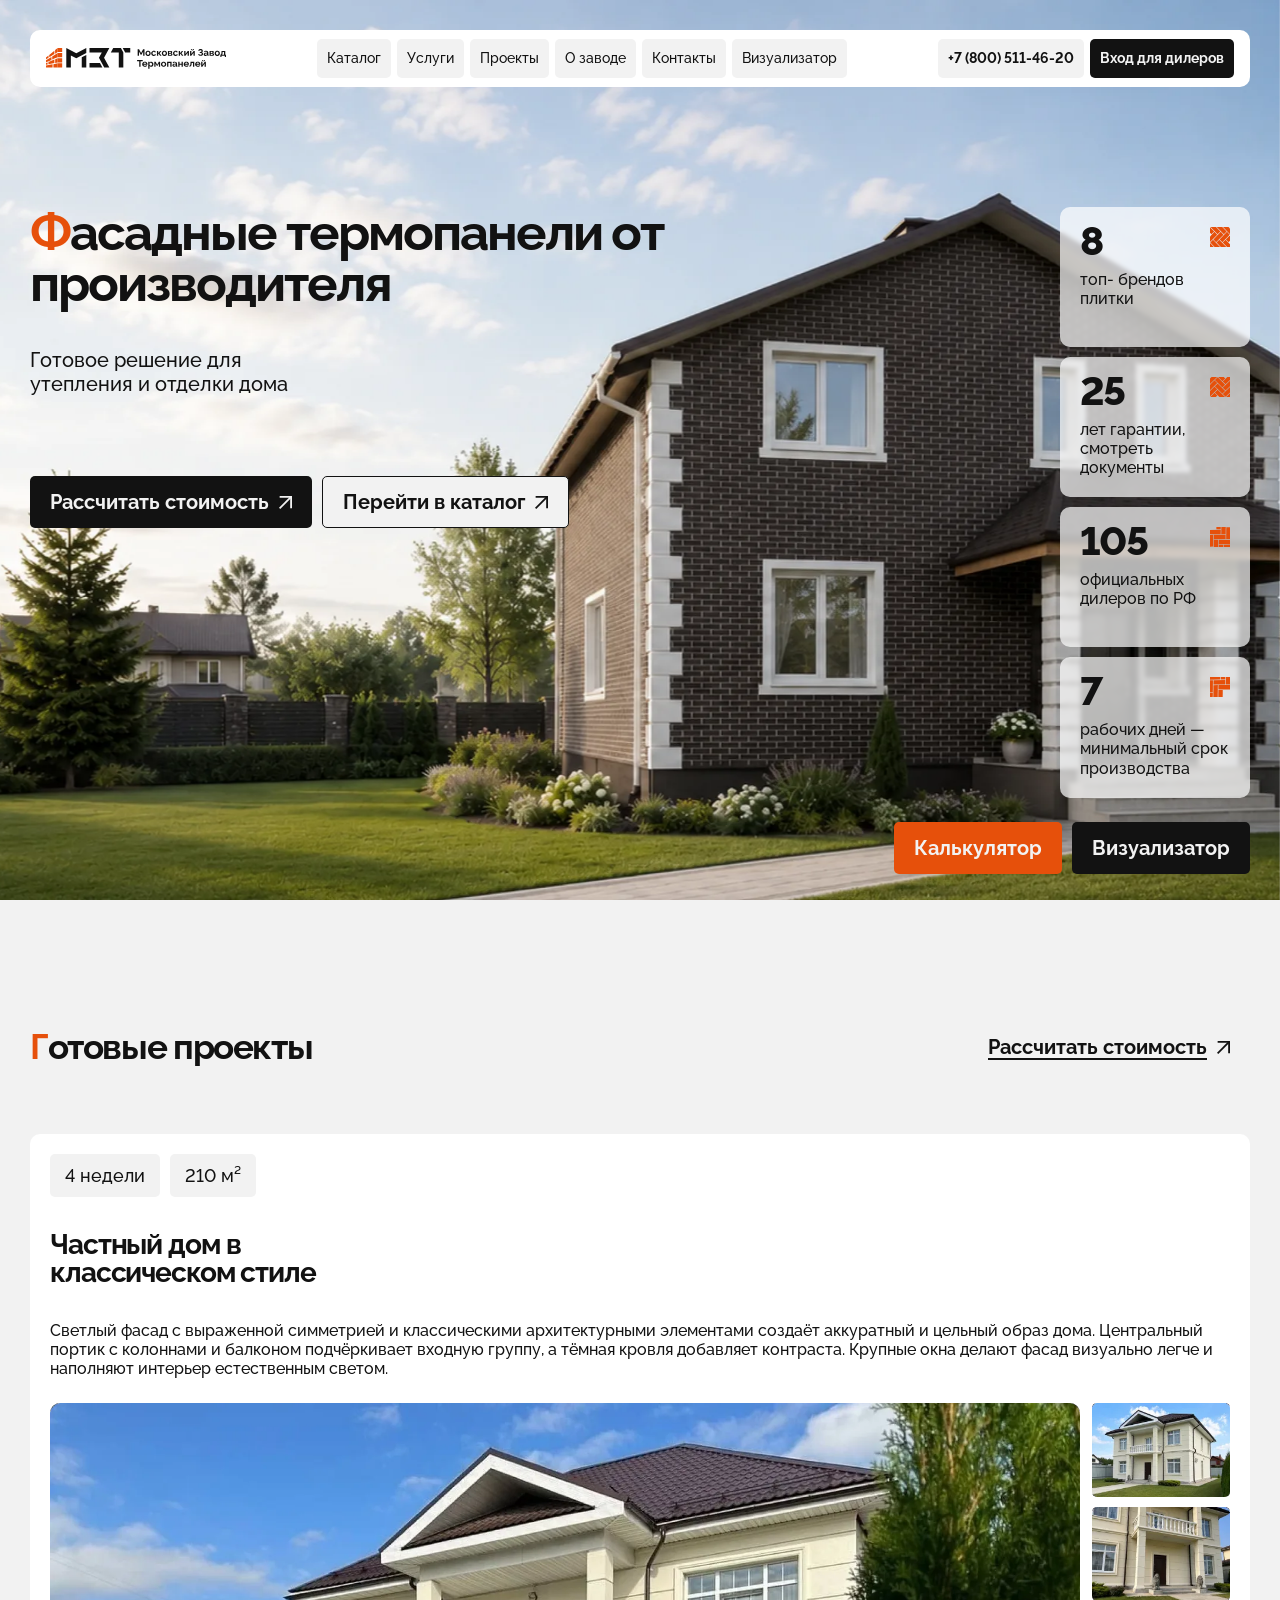
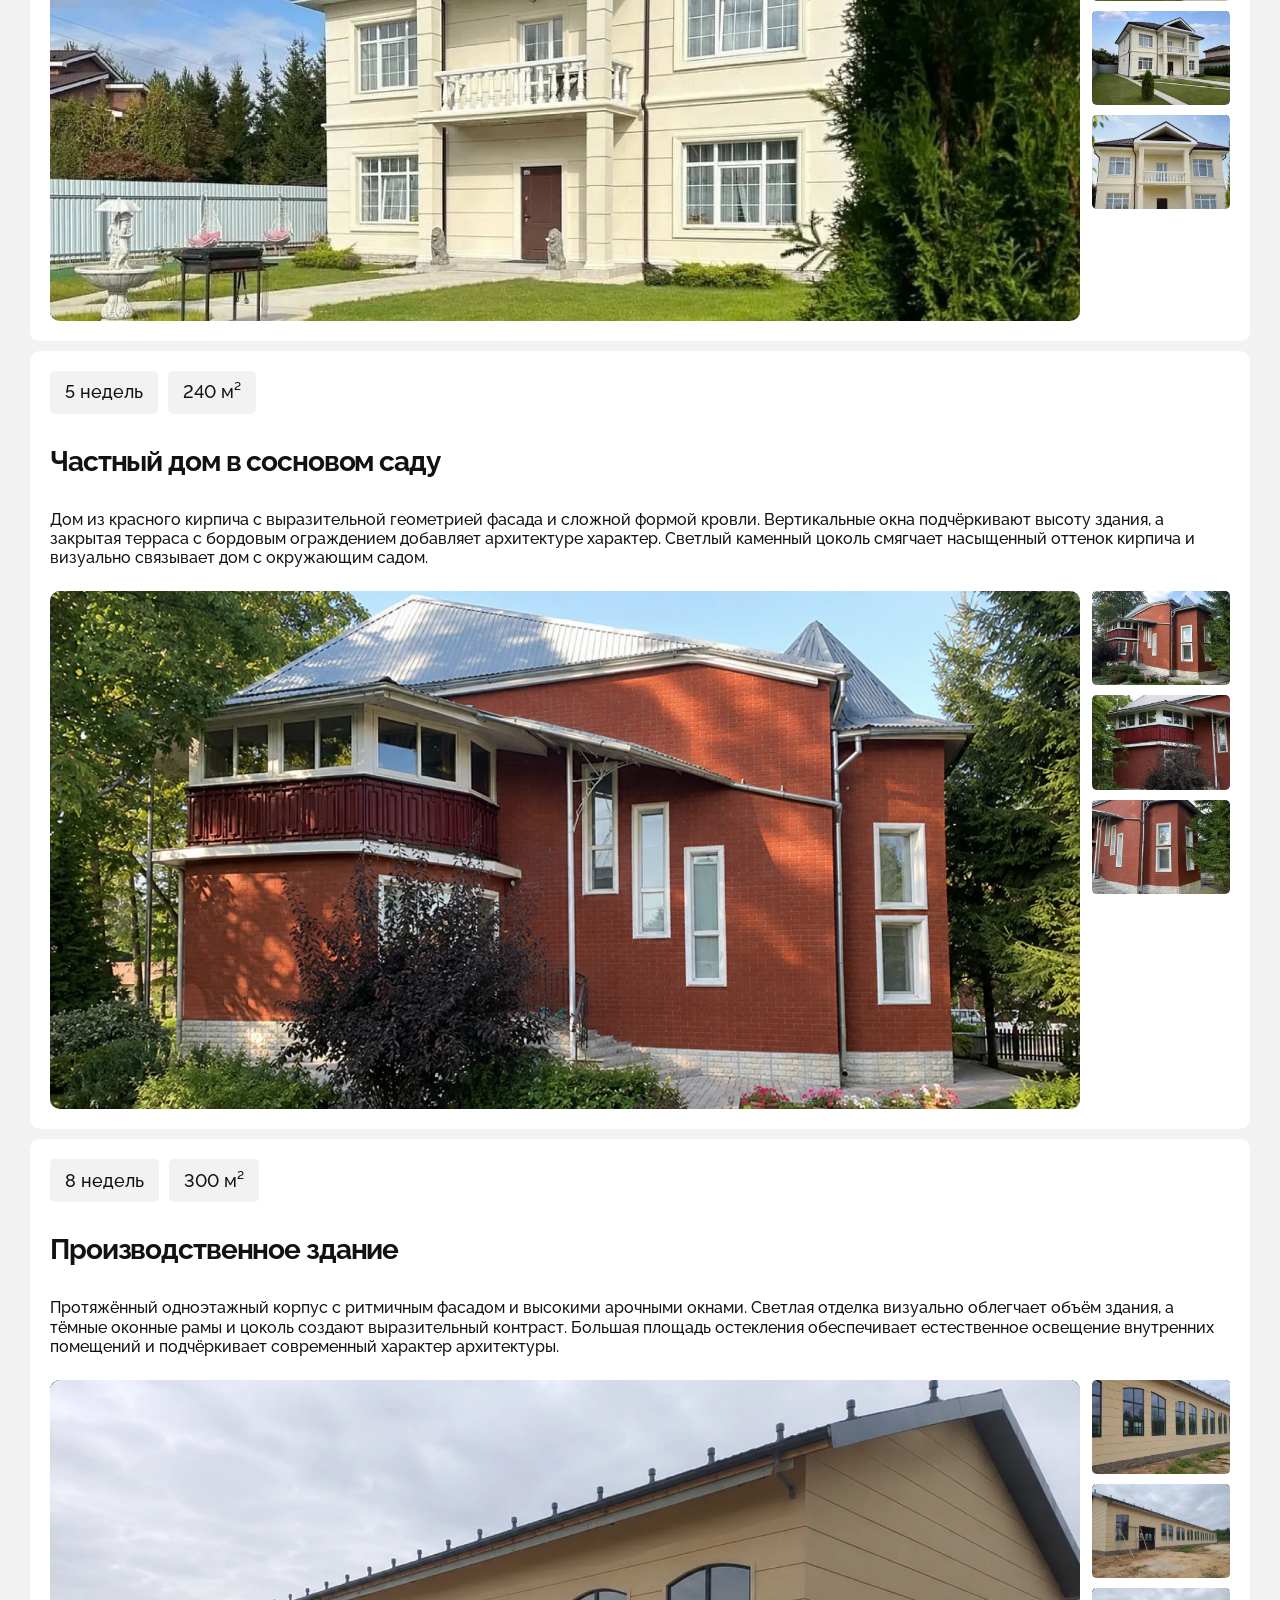
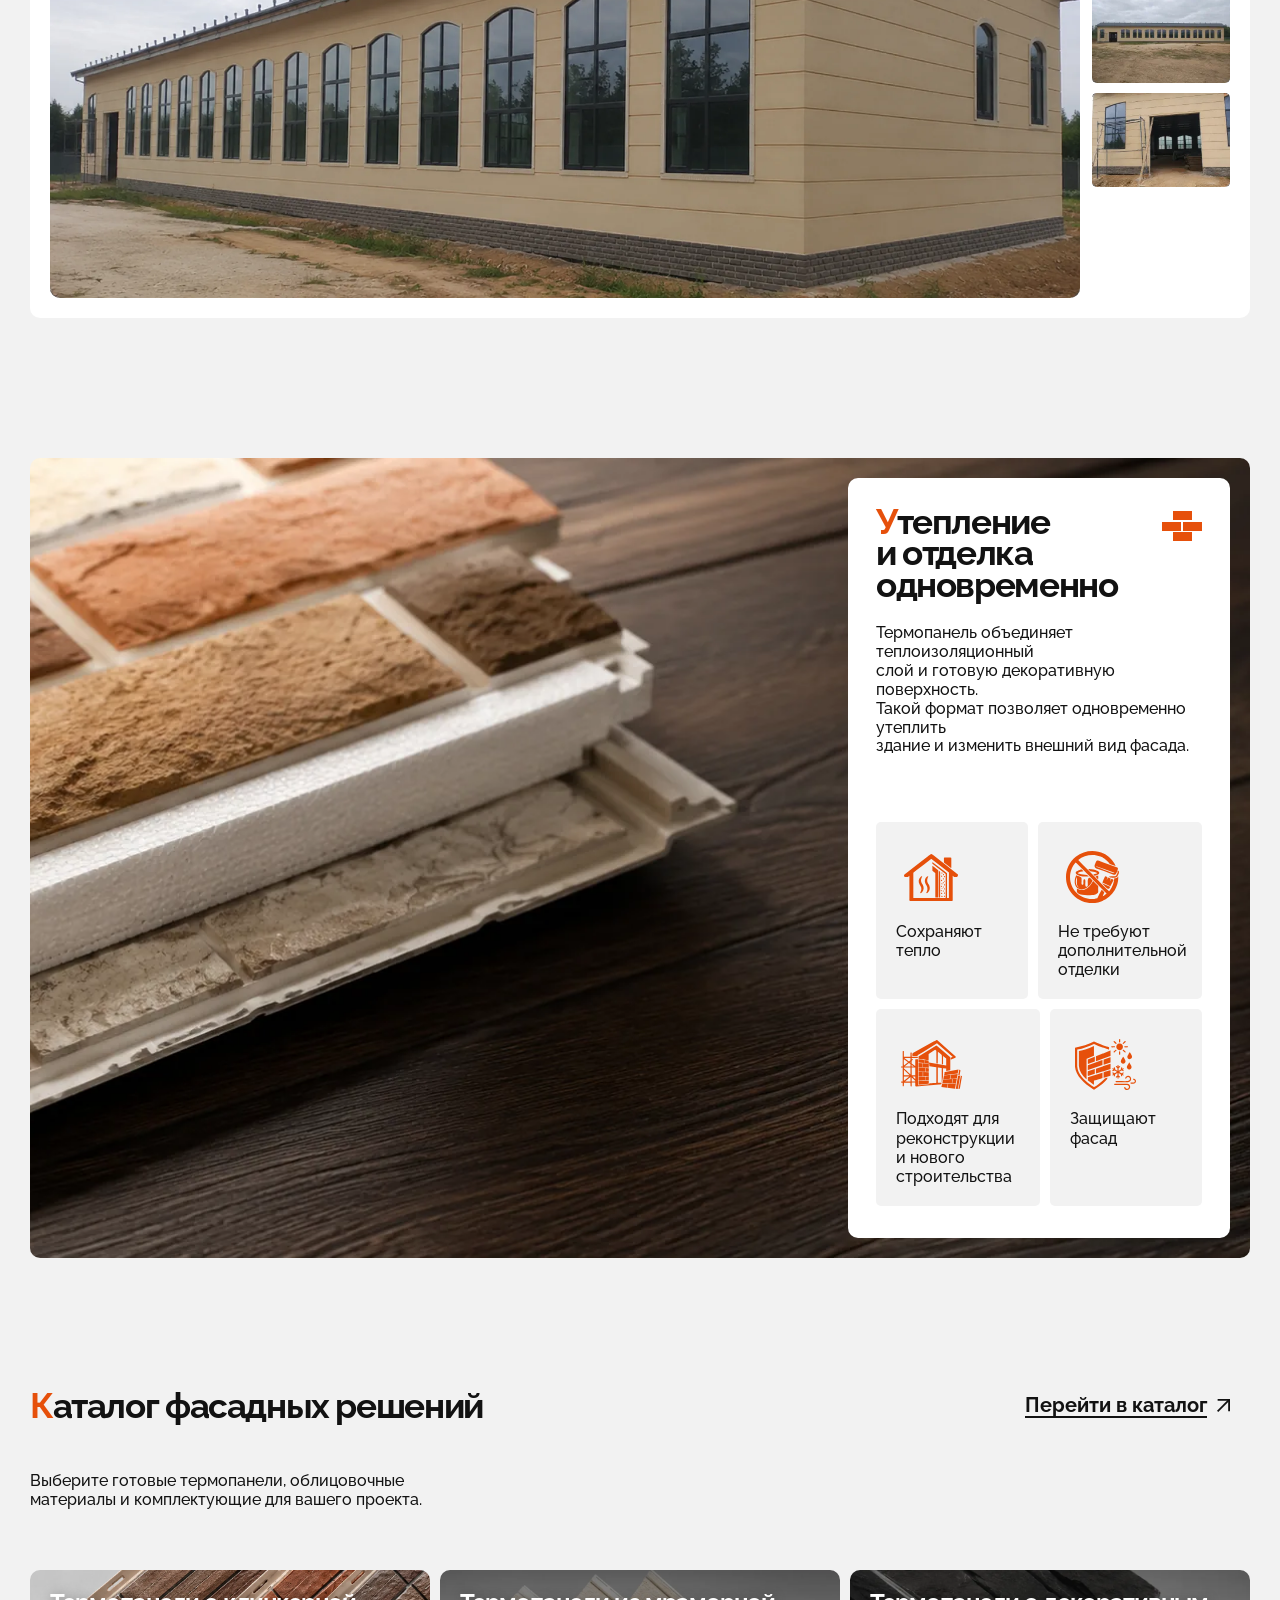
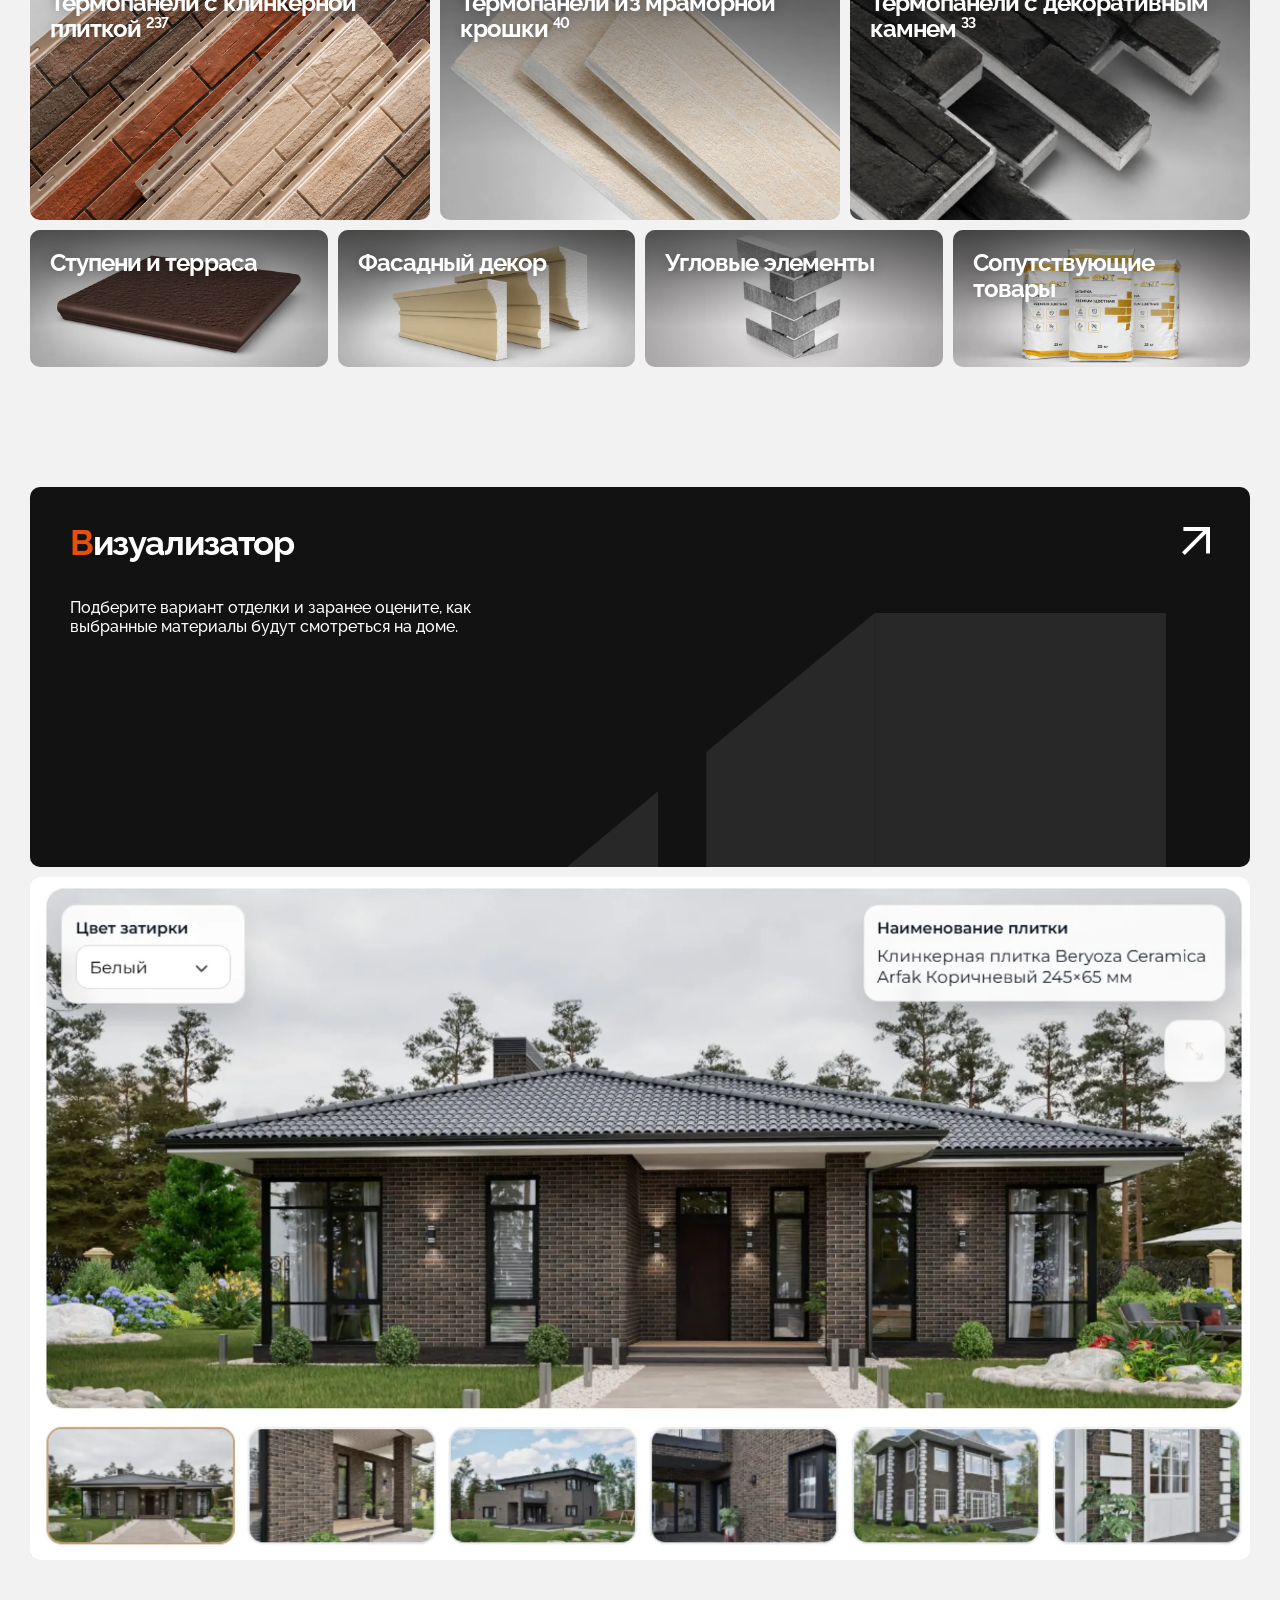
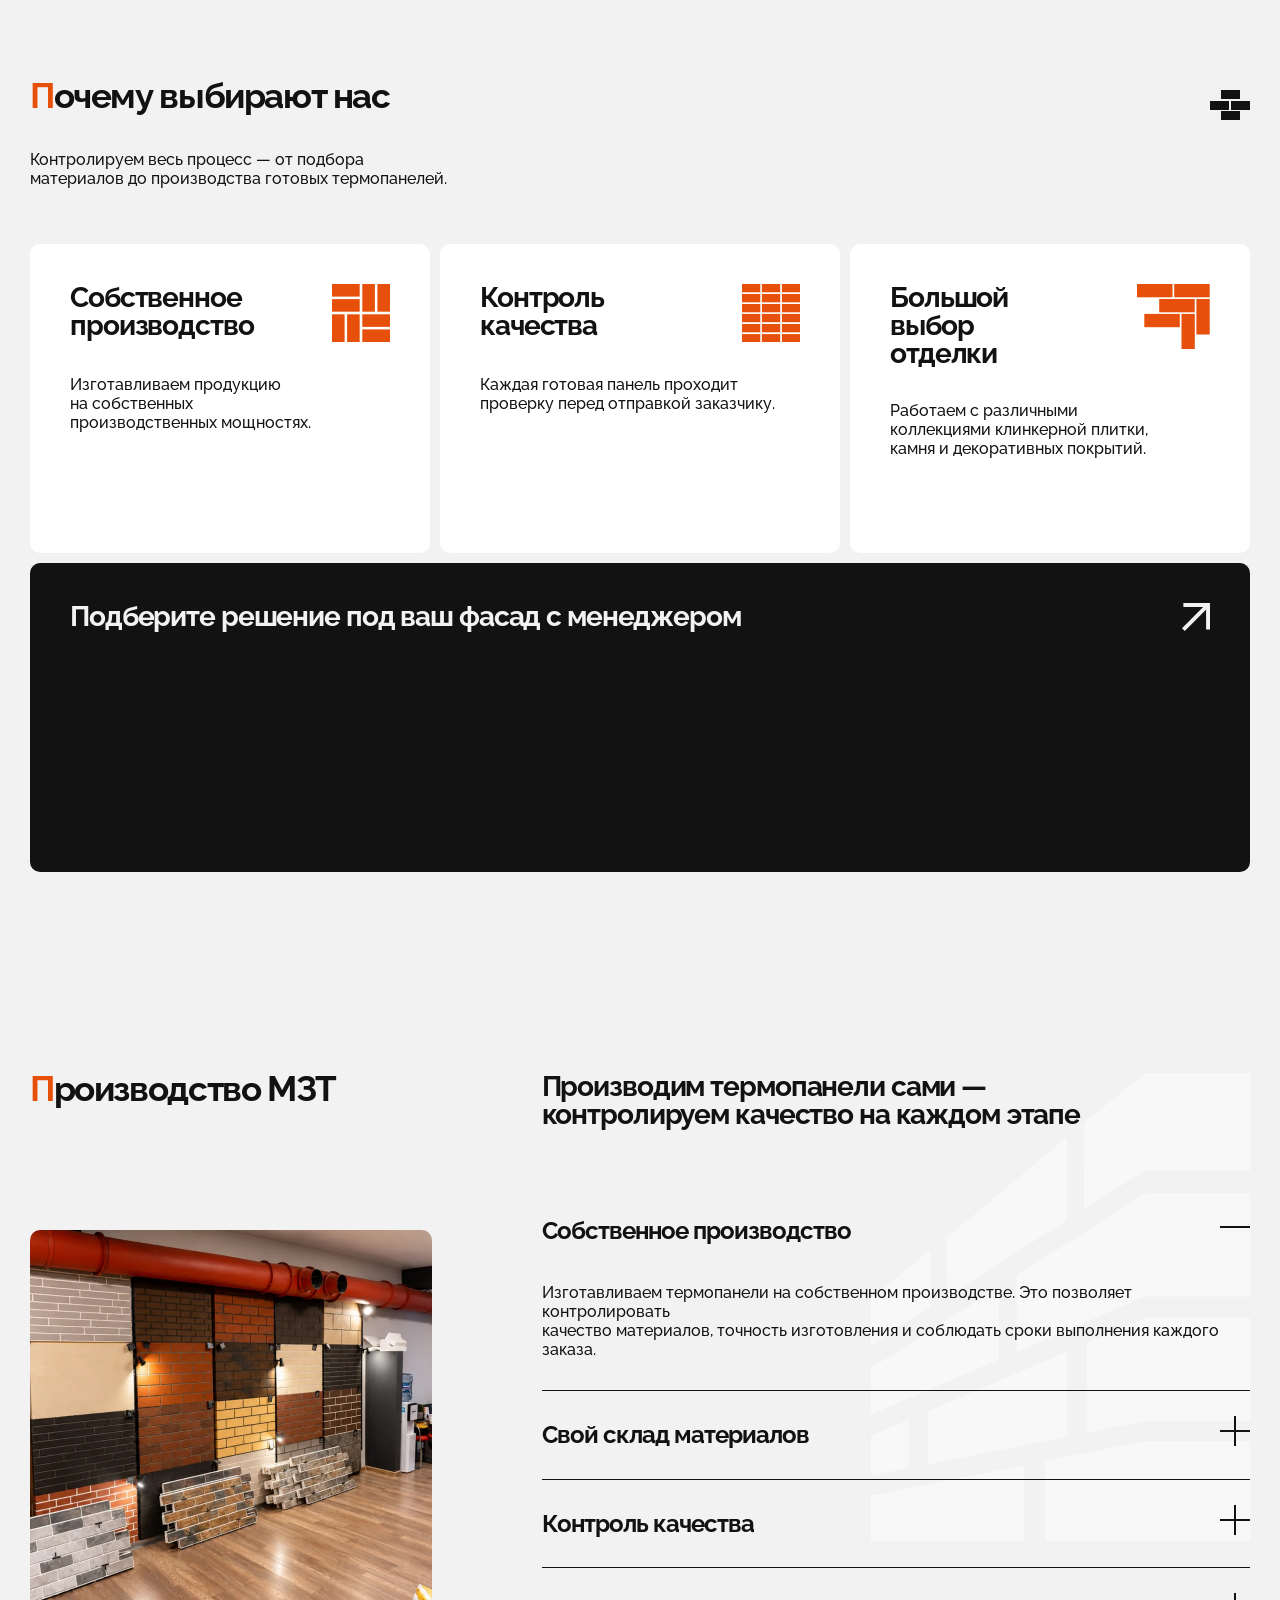
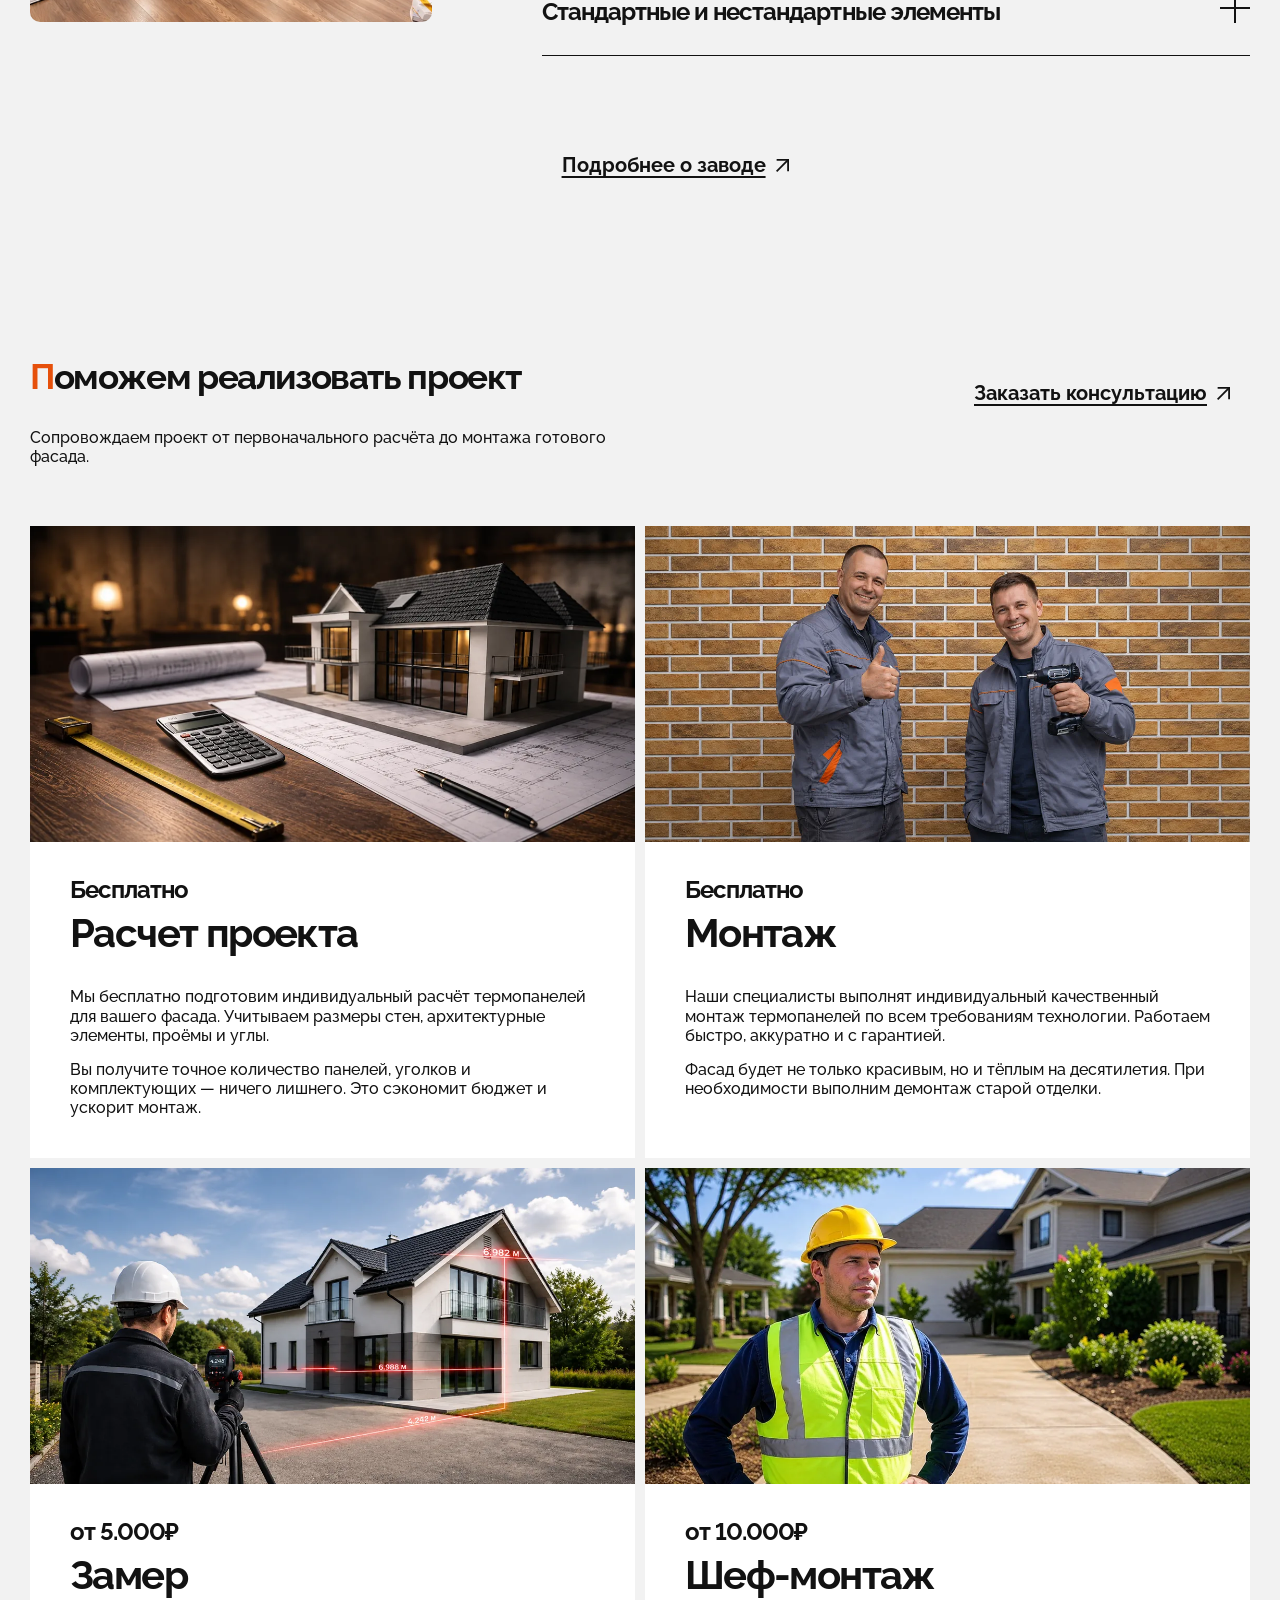
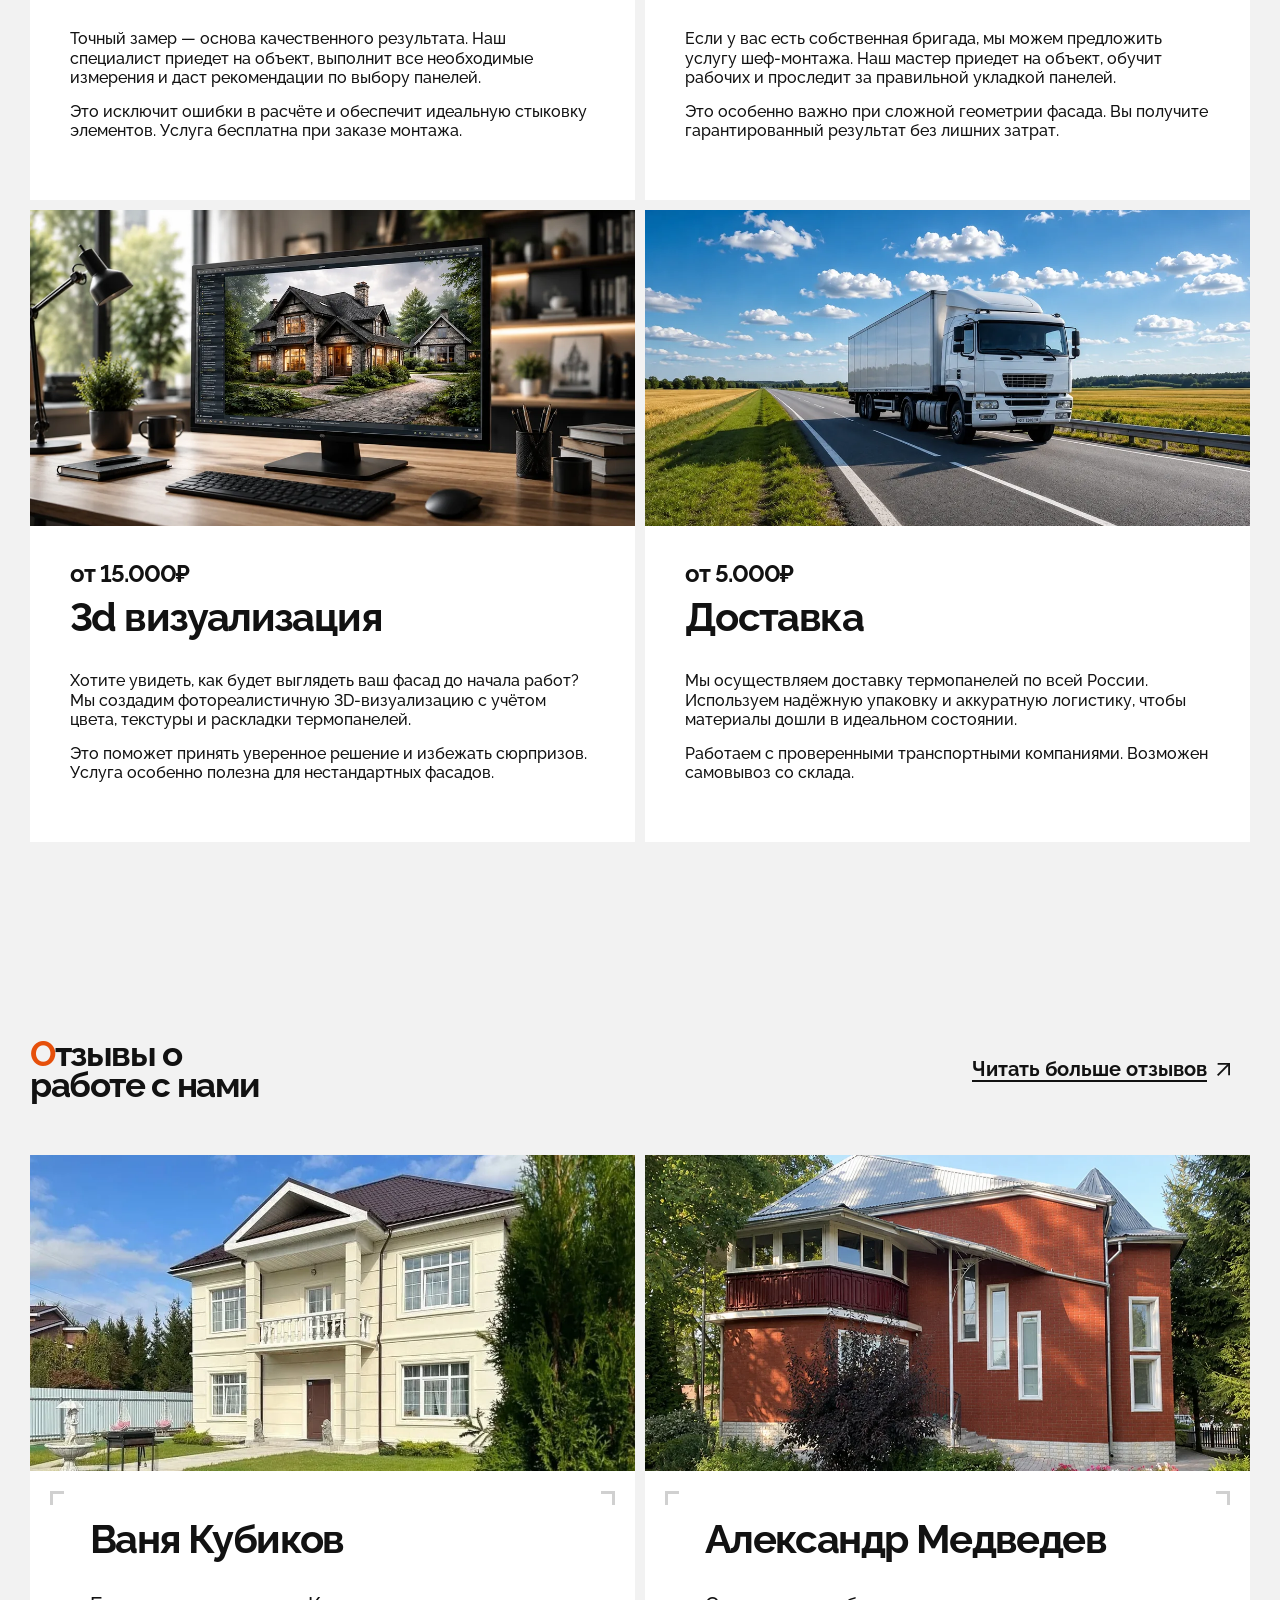
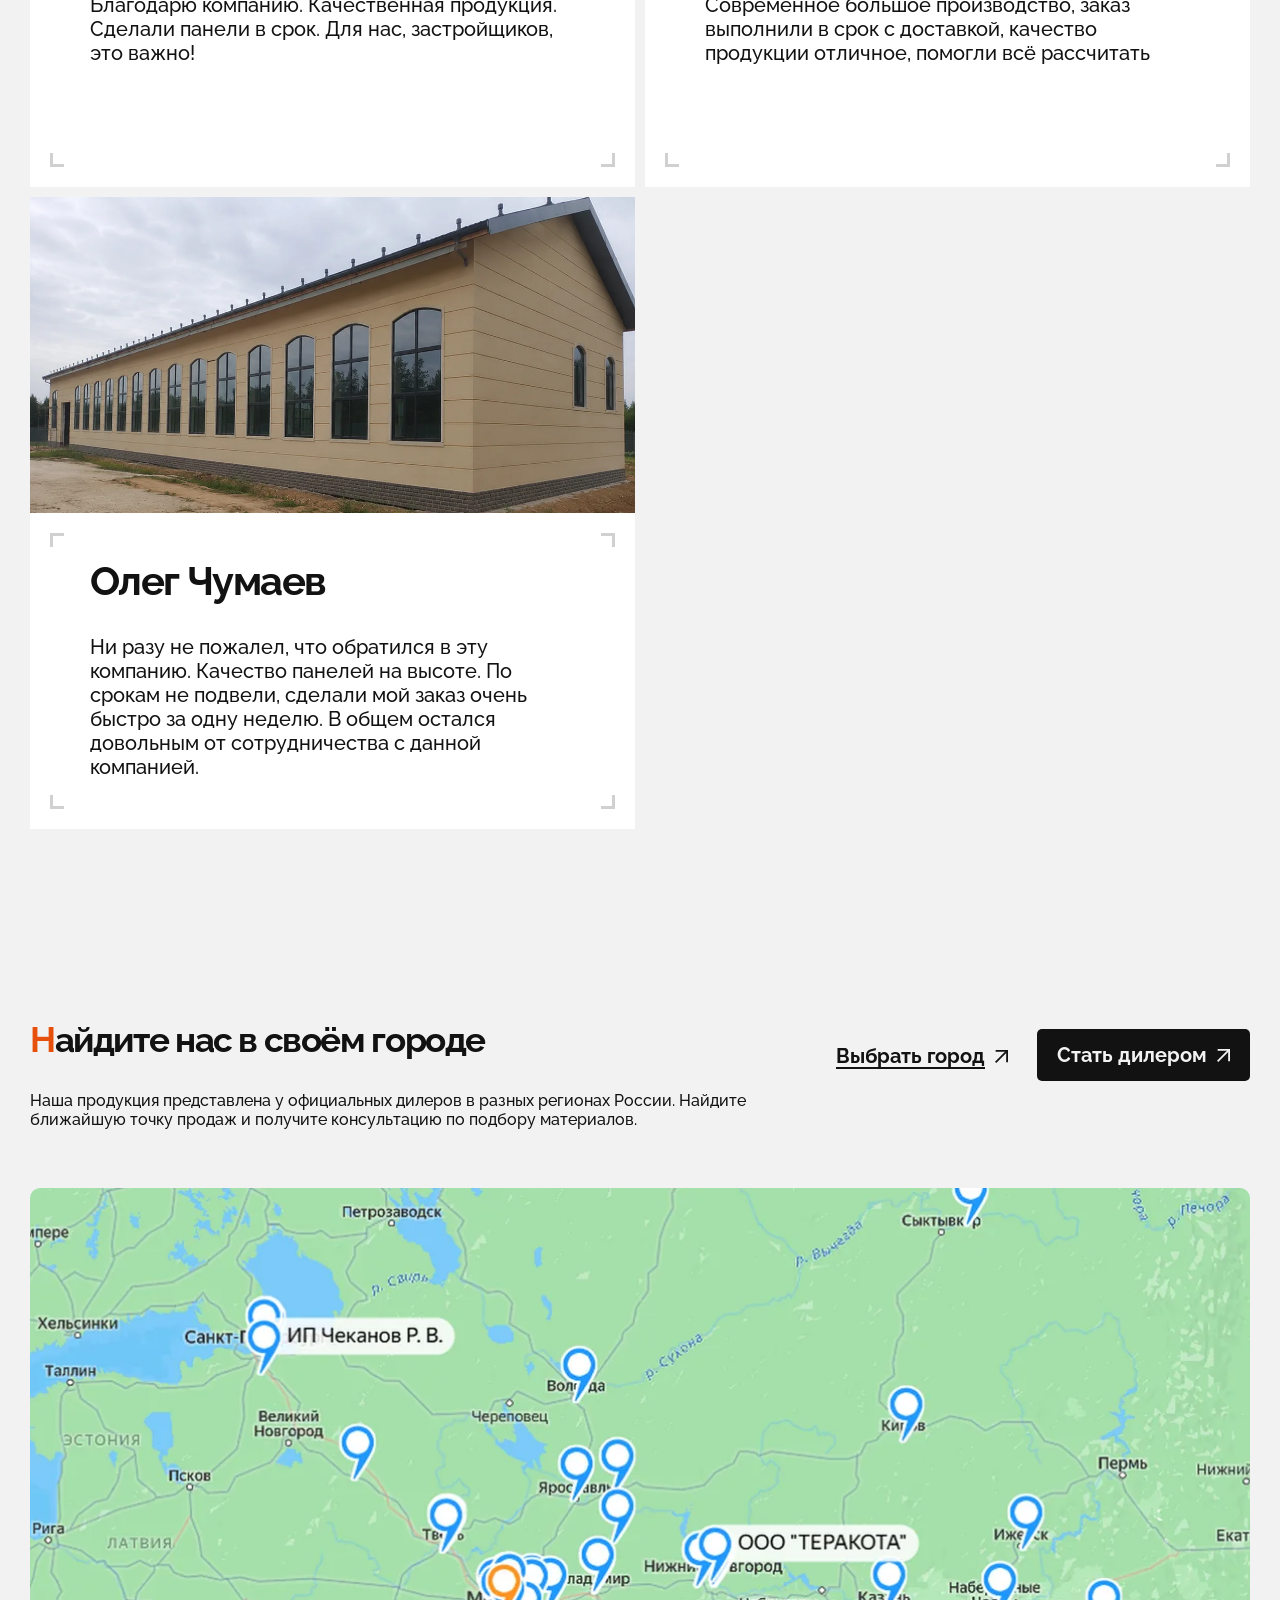
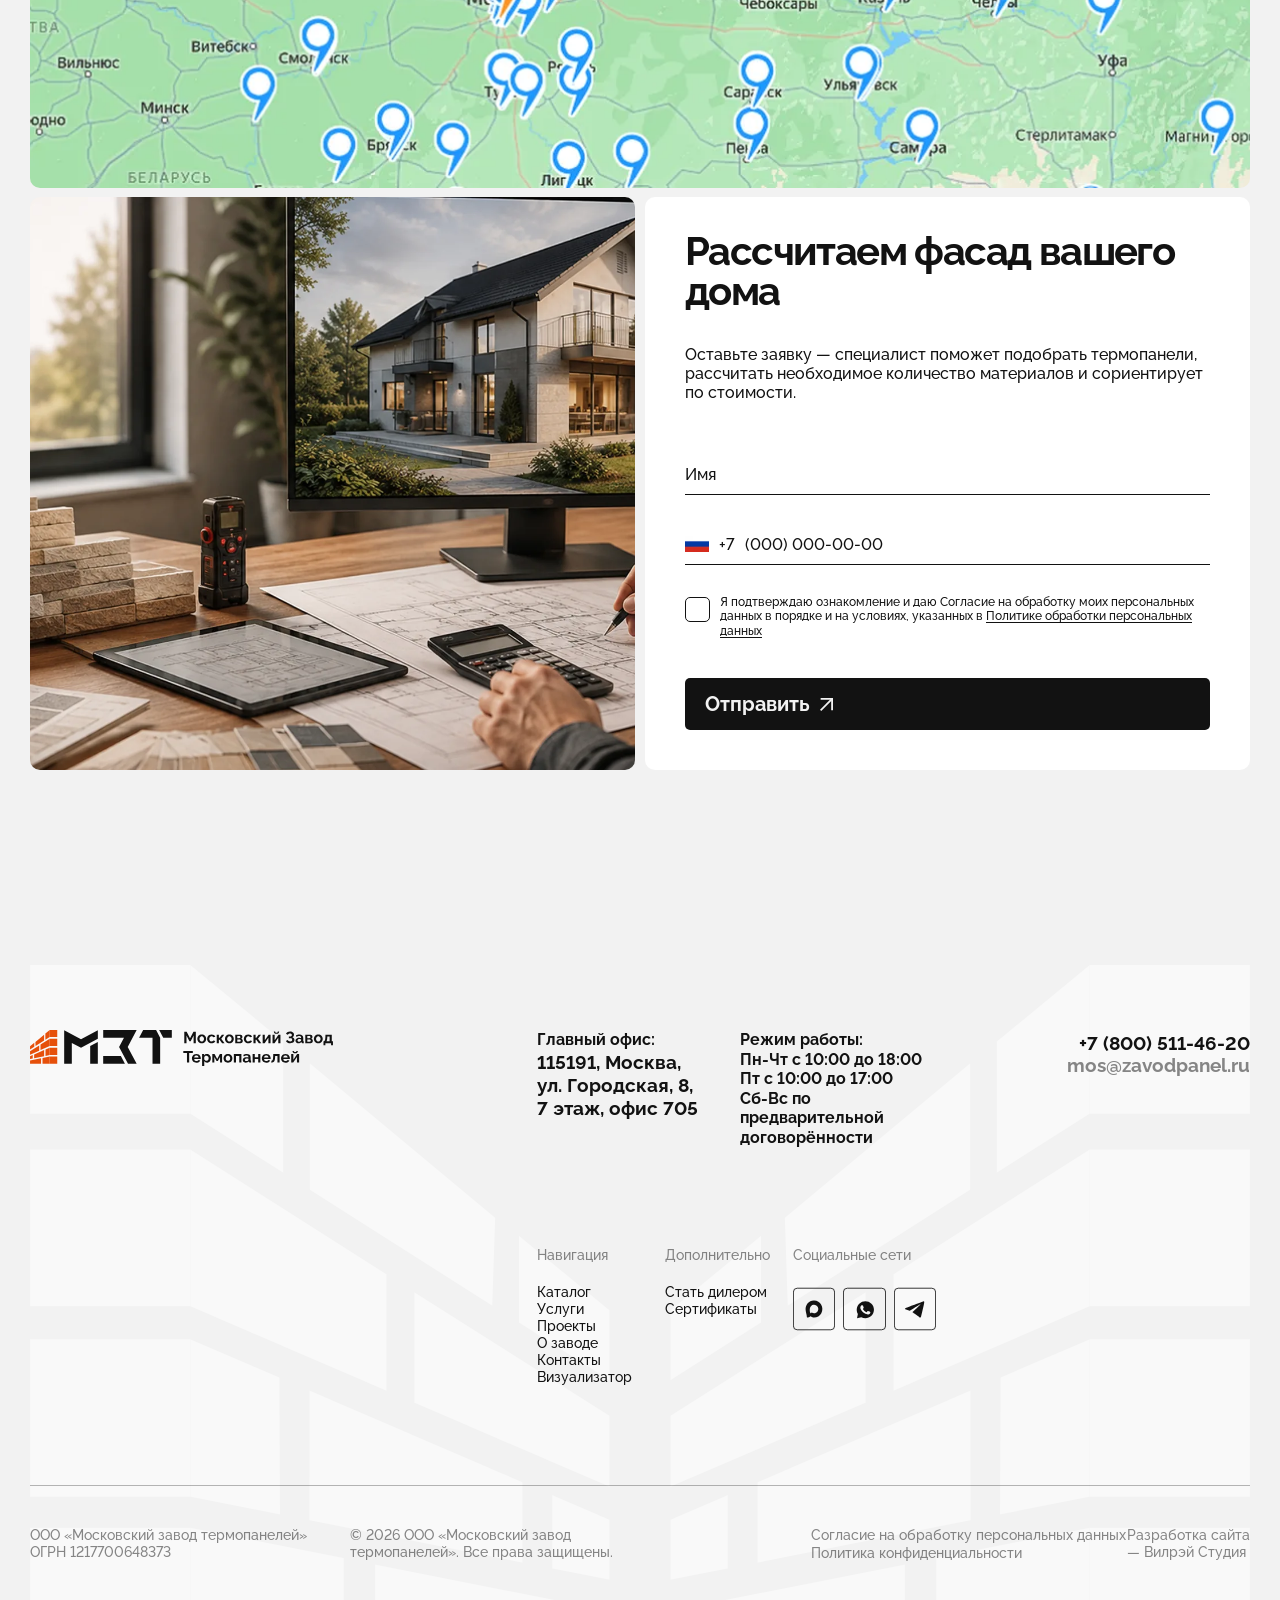
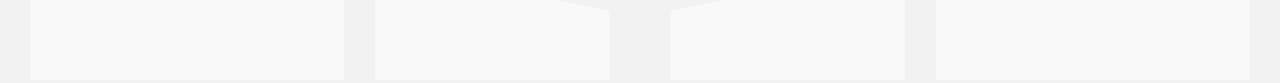
==== docs/index.html @ 1d76f5d6 "Оранжевая первая буква в заголовке «Готовые проекты» Сплошная сверка всех заголовков с макетом показ" ====
<!DOCTYPE html>
<html lang="ru">
<head>
<meta charset="utf-8">
<meta name="viewport" content="width=1280">
<title>Фасадные термопанели от производителя — Московский Завод Термопанелей</title>
<meta name="description" content="Готовое решение для утепления и отделки дома. Собственное производство фасадных термопанелей, 105 официальных дилеров по РФ, гарантия 25 лет.">
<link rel="stylesheet" href="css/fonts.css">
<link rel="stylesheet" href="css/tokens.css">
<link rel="stylesheet" href="css/styles.css">
<link rel="stylesheet" href="css/sections.css">
<link rel="stylesheet" href="css/calculator.css">
</head>
<body>

<a class="skip-link" href="#main">Перейти к содержимому</a>

<main id="main">

  <!-- ═══ Первый экран ═══ -->
  <section class="hero">
    <img class="hero__bg" src="assets/hero/hero-house.webp"
         alt="Двухэтажный дом с фасадом из термопанелей МЗТ"
         width="1920" height="900" fetchpriority="high">

    <div class="hero__inner">

      <!-- шапка -->
      <header class="topbar">
        <a class="topbar__logo" href="#main" aria-label="Московский Завод Термопанелей, на главную">
          <img src="assets/logo/logo-header.svg" alt="" width="226" height="25">
        </a>

        <nav class="topbar__nav" aria-label="Основная навигация">
          <ul class="topbar__list">
            <li><a class="navchip" href="catalog.html">Каталог</a></li>
            <li><a class="navchip" href="#services">Услуги</a></li>
            <li><a class="navchip" href="#projects">Проекты</a></li>
            <li><a class="navchip" href="#about">О заводе</a></li>
            <li><a class="navchip" href="#contacts">Контакты</a></li>
            <li><a class="navchip" href="visualizer.html">Визуализатор</a></li>
          </ul>
        </nav>

        <div class="topbar__side">
          <a class="navchip navchip--phone" href="tel:+78005114620">+7 (800) 511-46-20</a>
          <a class="navchip navchip--dark" href="#">Вход для дилеров</a>
        </div>
      </header>

      <!-- контент первого экрана -->
      <div class="hero__body">
        <div class="hero__content">
          <!-- Первая буква в макете фирменного оранжевого, остальной заголовок тёмный -->
          <h1 class="hero__title"><span class="hero__title-accent">Ф</span>асадные термопанели от производителя</h1>
          <!-- Перенос после «для» — как в макете: там строка обрывается,
               хотя по ширине блока следующее слово поместилось бы -->
          <p class="hero__lead">Готовое решение для<br>утепления и отделки дома</p>

          <div class="hero__actions">
            <button class="btn btn--dark" type="button" data-open-calculator>
              Рассчитать стоимость
              <svg class="btn__arrow" viewBox="0 0 15 15" aria-hidden="true" focusable="false">
                <path d="M0.7414 14.2586L13.9516 1.04843" stroke="currentColor" stroke-width="2.09686"/>
                <path d="M13.9516 14.2586V1.04843H0.7414" stroke="currentColor" stroke-width="2.09686"/>
              </svg>
            </button>
            <a class="btn btn--light" href="catalog.html">
              Перейти в каталог
              <svg class="btn__arrow" viewBox="0 0 15 15" aria-hidden="true" focusable="false">
                <path d="M0.7414 14.2586L13.9516 1.04843" stroke="currentColor" stroke-width="2.09686"/>
                <path d="M13.9516 14.2586V1.04843H0.7414" stroke="currentColor" stroke-width="2.09686"/>
              </svg>
            </a>
          </div>
        </div>

        <ul class="stats">
          <li class="stat">
            <span class="stat__value">8</span>
            <span class="stat__label">топ-&nbsp;брендов плитки</span>
            <img class="stat__icon" src="assets/patterns/brick-1.svg" alt="" width="20" height="20">
          </li>
          <li class="stat">
            <span class="stat__value">25</span>
            <span class="stat__label">лет гарантии, смотреть документы</span>
            <img class="stat__icon" src="assets/patterns/brick-2.svg" alt="" width="20" height="20">
          </li>
          <li class="stat">
            <span class="stat__value">105</span>
            <span class="stat__label">официальных дилеров по РФ</span>
            <img class="stat__icon" src="assets/patterns/brick-3.svg" alt="" width="20" height="20">
          </li>
          <li class="stat">
            <span class="stat__value">7</span>
            <span class="stat__label">рабочих дней — минимальный срок производства</span>
            <img class="stat__icon" src="assets/patterns/brick-4.svg" alt="" width="20" height="20">
          </li>
        </ul>
      </div>

      <!-- Нижняя панель: на первом экране стоит в макетной позиции,
           за его пределами становится плавающей (см. js/main.js) -->
      <div class="dock">
        <button class="btn btn--accent" type="button" data-open-calculator>Калькулятор</button>
        <a class="btn btn--dark" href="visualizer.html">Визуализатор</a>
      </div>

    </div>
  </section>

  <!-- Метка конца первого экрана: как только она входит в кадр,
       панель переключается в плавающий режим -->
  <div id="dockSentinel" aria-hidden="true"></div>

  <!-- ═══ 2. Готовые проекты ═══ -->
  <section class="projects" id="projects">
    <div class="section-inner">

      <div class="section-head">
        <h2 class="section-title"><span class="hero__title-accent">Г</span>отовые проекты</h2>
        <button class="link-action link-action--underline" type="button" data-open-calculator>
          Рассчитать стоимость
          <svg class="btn__arrow" viewBox="0 0 15 15" aria-hidden="true" focusable="false">
            <path d="M0.7414 14.2586L13.9516 1.04843" stroke="currentColor" stroke-width="2.09686"/>
            <path d="M13.9516 14.2586V1.04843H0.7414" stroke="currentColor" stroke-width="2.09686"/>
          </svg>
        </button>
      </div>

      <div class="projects__list">

        <article class="project">
          <div class="project__info">
            <div class="project__tags">
              <span class="tag">4 недели</span>
              <span class="tag">210 м²</span>
            </div>
            <!-- перенос как в макете: строка обрывается после «в» -->
            <h3 class="project__title">Частный дом в<br>классическом стиле</h3>
            <p class="project__text">Светлый фасад с выраженной симметрией и классическими архитектурными элементами создаёт аккуратный и цельный образ дома. Центральный портик с колоннами и балконом подчёркивает входную группу, а тёмная кровля добавляет контраста. Крупные окна делают фасад визуально легче и наполняют интерьер естественным светом.</p>
          </div>

          <div class="project__gallery">
            <button class="project__main" type="button" aria-label="Открыть фото на весь экран">
              <img src="assets/projects/house-beige-1.webp" data-full="assets/projects/full/house-beige-1.webp"
                   alt="Частный дом в классическом стиле, общий вид фасада"
                   width="875" height="440" loading="lazy">
            </button>
            <ul class="project__thumbs">
              <li><button class="project__thumb" type="button" aria-label="Показать фото 1">
                <img src="assets/projects/thumb-house-beige-1.webp" data-full="assets/projects/full/thumb-house-beige-1.webp" alt="" width="117" height="80" loading="lazy"></button></li>
              <li><button class="project__thumb" type="button" aria-label="Показать фото 2">
                <img src="assets/projects/thumb-house-classic-1.webp" data-full="assets/projects/full/thumb-house-classic-1.webp" alt="" width="117" height="80" loading="lazy"></button></li>
              <li><button class="project__thumb" type="button" aria-label="Показать фото 3">
                <img src="assets/projects/thumb-house-beige-2.webp" data-full="assets/projects/full/thumb-house-beige-2.webp" alt="" width="117" height="80" loading="lazy"></button></li>
              <li><button class="project__thumb" type="button" aria-label="Показать фото 4">
                <img src="assets/projects/thumb-house-classic-2.webp" data-full="assets/projects/full/thumb-house-classic-2.webp" alt="" width="117" height="80" loading="lazy"></button></li>
            </ul>
          </div>
        </article>

        <article class="project">
          <div class="project__info">
            <div class="project__tags">
              <span class="tag">5 недель</span>
              <span class="tag">240 м²</span>
            </div>
            <h3 class="project__title">Частный дом в сосновом саду</h3>
            <p class="project__text">Дом из красного кирпича с выразительной геометрией фасада и сложной формой кровли. Вертикальные окна подчёркивают высоту здания, а закрытая терраса с бордовым ограждением добавляет архитектуре характер. Светлый каменный цоколь смягчает насыщенный оттенок кирпича и визуально связывает дом с окружающим садом.</p>
          </div>

          <div class="project__gallery">
            <button class="project__main" type="button" aria-label="Открыть фото на весь экран">
              <img src="assets/projects/house-red-1.webp" data-full="assets/projects/full/house-red-1.webp"
                   alt="Дом из красного кирпича в сосновом саду"
                   width="875" height="440" loading="lazy">
            </button>
            <ul class="project__thumbs">
              <li><button class="project__thumb" type="button" aria-label="Показать фото 1">
                <img src="assets/projects/thumb-house-red-1.webp" data-full="assets/projects/full/thumb-house-red-1.webp" alt="" width="117" height="80" loading="lazy"></button></li>
              <li><button class="project__thumb" type="button" aria-label="Показать фото 2">
                <img src="assets/projects/thumb-house-red-2.webp" data-full="assets/projects/full/thumb-house-red-2.webp" alt="" width="117" height="80" loading="lazy"></button></li>
              <li><button class="project__thumb" type="button" aria-label="Показать фото 3">
                <img src="assets/projects/thumb-house-red-3.webp" data-full="assets/projects/full/thumb-house-red-3.webp" alt="" width="117" height="80" loading="lazy"></button></li>
            </ul>
          </div>
        </article>

        <article class="project">
          <div class="project__info">
            <div class="project__tags">
              <span class="tag">8 недель</span>
              <span class="tag">300 м²</span>
            </div>
            <h3 class="project__title">Производственное здание</h3>
            <p class="project__text">Протяжённый одноэтажный корпус с ритмичным фасадом и высокими арочными окнами. Светлая отделка визуально облегчает объём здания, а тёмные оконные рамы и цоколь создают выразительный контраст. Большая площадь остекления обеспечивает естественное освещение внутренних помещений и подчёркивает современный характер архитектуры.</p>
          </div>

          <div class="project__gallery">
            <button class="project__main" type="button" aria-label="Открыть фото на весь экран">
              <img src="assets/projects/building-long-1.webp" data-full="assets/projects/full/building-long-1.webp"
                   alt="Производственное здание с арочными окнами"
                   width="875" height="440" loading="lazy">
            </button>
            <ul class="project__thumbs">
              <li><button class="project__thumb" type="button" aria-label="Показать фото 1">
                <img src="assets/projects/thumb-building-long-1.webp" data-full="assets/projects/full/thumb-building-long-1.webp" alt="" width="117" height="80" loading="lazy"></button></li>
              <li><button class="project__thumb" type="button" aria-label="Показать фото 2">
                <img src="assets/projects/thumb-building-long-2.webp" data-full="assets/projects/full/thumb-building-long-2.webp" alt="" width="117" height="80" loading="lazy"></button></li>
              <li><button class="project__thumb" type="button" aria-label="Показать фото 3">
                <img src="assets/projects/thumb-building-long-3.webp" data-full="assets/projects/full/thumb-building-long-3.webp" alt="" width="117" height="80" loading="lazy"></button></li>
              <li><button class="project__thumb" type="button" aria-label="Показать фото 4">
                <img src="assets/projects/thumb-building-site.webp" data-full="assets/projects/full/thumb-building-site.webp" alt="" width="117" height="80" loading="lazy"></button></li>
            </ul>
          </div>
        </article>

      </div>
    </div>
  </section>


  <!-- ═══ 3. Утепление и отделка одновременно ═══ -->
  <section class="insulation" id="about">
    <div class="section-inner">
      <div class="insulation__frame">
        <img class="insulation__bg" src="assets/sections/insulation-bg.webp"
             alt="Термопанель в разрезе: слой утеплителя и декоративная поверхность"
             width="1760" height="800" loading="lazy">

        <div class="insulation__card">
          <div class="insulation__head">
            <!-- первая буква оранжевая, как в заголовке первого экрана -->
            <!-- переносы как в макете: «Утепление» / «и отделка» / «одновременно» -->
            <h2 class="insulation__title"><span class="hero__title-accent">У</span>тепление<br>и отделка<br>одновременно</h2>
            <img class="insulation__mark" src="assets/icons/icon-brick-mark.svg"
                 alt="" width="40" height="40">
          </div>

          <p class="insulation__text">Термопанель объединяет теплоизоляционный<br>слой и готовую декоративную поверхность.<br>Такой формат позволяет одновременно утеплить<br>здание и изменить внешний вид фасада.</p>

          <div class="tiles">
            <div class="tiles__row">
              <div class="tile tile--sm">
                <img src="assets/icons/icon-house-eco.svg" alt="" width="70" height="70">
                <span>Сохраняют тепло</span>
              </div>
              <div class="tile tile--lg">
                <img src="assets/icons/icon-no-damage.svg" alt="" width="70" height="70">
                <span>Не требуют дополнительной отделки</span>
              </div>
            </div>
            <div class="tiles__row">
              <div class="tile tile--lg">
                <img src="assets/icons/icon-house-scaffolding.svg" alt="" width="70" height="70">
                <span>Подходят для реконструкции и нового строительства</span>
              </div>
              <div class="tile tile--sm">
                <img src="assets/icons/icon-shield-brick.svg" alt="" width="70" height="70">
                <span>Защищают фасад</span>
              </div>
            </div>
          </div>
        </div>
      </div>
    </div>
  </section>


  <!-- ═══ 4. Каталог фасадных решений ═══ -->
  <section class="catalog" id="catalog">
    <div class="section-inner">

      <div class="section-head">
        <h2 class="section-title"><span class="hero__title-accent">К</span>аталог фасадных решений</h2>
        <a class="link-action link-action--underline" href="catalog.html">
          Перейти в каталог
          <svg class="btn__arrow" viewBox="0 0 15 15" aria-hidden="true" focusable="false">
            <path d="M0.7414 14.2586L13.9516 1.04843" stroke="currentColor" stroke-width="2.09686"/>
            <path d="M13.9516 14.2586V1.04843H0.7414" stroke="currentColor" stroke-width="2.09686"/>
          </svg>
        </a>
      </div>

      <p class="catalog__lead">Выберите готовые термопанели, облицовочные<br>материалы и комплектующие для вашего проекта.</p>

      <!-- три основные группы: 728 · 580 · 432 -->
      <div class="catalog__rows">
        <div class="catalog__row catalog__row--main">
          <a class="ctile ctile--w728 ctile--baked" href="catalog.html">
            <img src="assets/catalog/catalog-clinker.webp" alt="Термопанели с клинкерной плиткой"
                 width="728" height="400" loading="lazy">
            <span class="ctile__label">Термопанели с клинкерной плиткой <sup>237</sup></span>
          </a>
          <a class="ctile ctile--w580 ctile--baked" href="catalog.html">
            <img src="assets/catalog/catalog-marble.webp" alt="Термопанели из мраморной крошки"
                 width="580" height="400" loading="lazy">
            <span class="ctile__label">Термопанели из мраморной крошки <sup>40</sup></span>
          </a>
          <a class="ctile ctile--w432 ctile--baked" href="catalog.html">
            <img src="assets/catalog/catalog-stone.webp" alt="Термопанели с декоративным камнем"
                 width="432" height="400" loading="lazy">
            <span class="ctile__label">Термопанели с декоративным камнем <sup>33</sup></span>
          </a>
        </div>

        <!-- четыре категории по 433 -->
        <div class="catalog__row catalog__row--cats">
          <a class="ctile ctile--cat" href="catalog.html">
            <img src="assets/catalog/cat-steps.webp" alt="Ступени и терраса"
                 width="433" height="200" loading="lazy">
            <span class="ctile__label">Ступени и терраса</span>
          </a>
          <a class="ctile ctile--cat" href="catalog.html">
            <img src="assets/catalog/cat-decor.webp" alt="Фасадный декор"
                 width="433" height="200" loading="lazy">
            <span class="ctile__label">Фасадный декор</span>
          </a>
          <a class="ctile ctile--cat" href="catalog.html">
            <img src="assets/catalog/cat-corners.webp" alt="Угловые элементы"
                 width="433" height="200" loading="lazy">
            <span class="ctile__label">Угловые элементы</span>
          </a>
          <a class="ctile ctile--cat" href="catalog.html">
            <img src="assets/catalog/cat-related.webp" alt="Сопутствующие товары"
                 width="433" height="200" loading="lazy">
            <span class="ctile__label">Сопутствующие товары</span>
          </a>
        </div>
      </div>
    </div>
  </section>


  <!-- ═══ 5. Визуализатор ═══ -->
  <section class="visual" id="visual">
    <div class="section-inner">
      <div class="visual__row">

        <a class="visual__card" href="visualizer.html">
          <div class="visual__head">
            <h2 class="visual__title"><span class="hero__title-accent">В</span>изуализатор</h2>
            <svg class="visual__arrow" viewBox="0 0 15 15" aria-hidden="true" focusable="false">
              <path d="M0.7414 14.2586L13.9516 1.04843" stroke="currentColor" stroke-width="2.09686"/>
              <path d="M13.9516 14.2586V1.04843H0.7414" stroke="currentColor" stroke-width="2.09686"/>
            </svg>
          </div>
          <p class="visual__text">Подберите вариант отделки и заранее оцените, как<br>выбранные материалы будут смотреться на доме.</p>
          <img class="visual__decor" src="assets/sections/visualizer-decor.svg" alt="" aria-hidden="true">
        </a>

        <a class="visual__shot" href="visualizer.html" aria-label="Открыть визуализатор">
          <img src="assets/sections/visualizer-screen.webp"
               alt="Интерфейс визуализатора: подбор плитки и цвета затирки на фотографии дома"
               width="1171" height="655" loading="lazy">
        </a>

      </div>
    </div>
  </section>


  <!-- ═══ 6. Почему выбирают нас ═══ -->
  <section class="why" id="why">
    <div class="section-inner">

      <div class="why__head">
        <div class="why__intro">
          <h2 class="section-title"><span class="hero__title-accent">П</span>очему выбирают нас</h2>
          <p class="why__lead">Контролируем весь процесс — от подбора<br>материалов до производства готовых термопанелей.</p>
        </div>
        <img class="why__mark" src="assets/icons/icon-brick-mark-dark.svg" alt="" width="40" height="40">
      </div>

      <div class="why__cards">
        <div class="why__card">
          <div class="why__card-top">
            <h3 class="why__title">Собственное производство</h3>
            <img src="assets/icons/icon-factory.svg" alt="" width="58" height="58">
          </div>
          <p class="why__text">Изготавливаем продукцию<br>на собственных<br>производственных мощностях.</p>
        </div>

        <div class="why__card">
          <div class="why__card-top">
            <!-- перенос из макета -->
            <h3 class="why__title">Контроль<br>качества</h3>
            <img src="assets/icons/icon-quality.svg" alt="" width="58" height="58">
          </div>
          <p class="why__text">Каждая готовая панель проходит<br>проверку перед отправкой заказчику.</p>
        </div>

        <div class="why__card">
          <div class="why__card-top">
            <h3 class="why__title">Большой<br>выбор<br>отделки</h3>
            <img src="assets/icons/icon-variety.svg" alt="" width="73" height="65">
          </div>
          <p class="why__text">Работаем с различными<br>коллекциями клинкерной плитки,<br>камня и декоративных покрытий.</p>
        </div>

        <!-- в макете это компонент-кнопка: при наведении фон светлеет до #393939 -->
        <button class="why__card why__card--action" type="button" data-open-calculator>
          <span class="why__title">Подберите решение под ваш фасад с менеджером</span>
          <svg class="why__arrow" viewBox="0 0 15 15" aria-hidden="true" focusable="false">
            <path d="M0.7414 14.2586L13.9516 1.04843" stroke="currentColor" stroke-width="2.09686"/>
            <path d="M13.9516 14.2586V1.04843H0.7414" stroke="currentColor" stroke-width="2.09686"/>
          </svg>
        </button>
      </div>
    </div>
  </section>


  <!-- ═══ 7. Производство МЗТ ═══ -->
  <section class="prod" id="about-plant">
    <div class="section-inner">
      <div class="prod__row">

        <div class="prod__left">
          <h2 class="section-title"><span class="hero__title-accent">П</span>роизводство МЗТ</h2>
          <img class="prod__photo" src="assets/sections/production.webp"
               alt="Шоурум МЗТ: образцы термопанелей на стенде"
               width="580" height="392" loading="lazy">
        </div>

        <div class="prod__right">
          <h3 class="prod__title">Производим термопанели сами —<br>контролируем качество на каждом этапе</h3>

          <div class="acc">
          <div class="acc__item">
            <button class="acc__head" type="button" aria-expanded="true" aria-controls="acc1">
              <span class="acc__title">Собственное производство</span>
              <span class="acc__sign" aria-hidden="true"></span>
            </button>
            <div class="acc__body" id="acc1">
              <p>Изготавливаем термопанели на собственном производстве. Это позволяет контролировать<br>качество материалов, точность изготовления и соблюдать сроки выполнения каждого заказа.</p>
            </div>
          </div>
          <div class="acc__item">
            <button class="acc__head" type="button" aria-expanded="false" aria-controls="acc2">
              <span class="acc__title">Свой склад материалов</span>
              <span class="acc__sign" aria-hidden="true"></span>
            </button>
            <div class="acc__body" id="acc2" hidden>
              <p>Поддерживаем запас основных материалов и комплектующих, чтобы быстрее запускать заказы<br>в производство и меньше зависеть от сроков поставок.</p>
            </div>
          </div>
          <div class="acc__item">
            <button class="acc__head" type="button" aria-expanded="false" aria-controls="acc3">
              <span class="acc__title">Контроль качества</span>
              <span class="acc__sign" aria-hidden="true"></span>
            </button>
            <div class="acc__body" id="acc3" hidden>
              <p>Проверяем продукцию на каждом этапе производства. Контроль каждой партии помогает<br>поддерживать стабильное качество готовых термопанелей.</p>
            </div>
          </div>
          <div class="acc__item">
            <button class="acc__head" type="button" aria-expanded="false" aria-controls="acc4">
              <span class="acc__title">Стандартные и нестандартные элементы</span>
              <span class="acc__sign" aria-hidden="true"></span>
            </button>
            <div class="acc__body" id="acc4" hidden>
              <p>Производим как стандартные термопанели, так и нестандартные элементы под особенности<br>конкретного объекта и архитектурные задачи.</p>
            </div>
          </div>
          </div>

          <a class="link-action link-action--underline prod__more" href="#about-plant">
            Подробнее о заводе
            <svg class="btn__arrow" viewBox="0 0 15 15" aria-hidden="true" focusable="false">
              <path d="M0.7414 14.2586L13.9516 1.04843" stroke="currentColor" stroke-width="2.09686"/>
              <path d="M13.9516 14.2586V1.04843H0.7414" stroke="currentColor" stroke-width="2.09686"/>
            </svg>
          </a>
        </div>

        <img class="prod__decor" src="assets/sections/production-decor.svg" alt="" aria-hidden="true">
      </div>
    </div>
  </section>

  <!-- ═══ 8. Поможем реализовать проект ═══ -->
  <section class="services" id="services" aria-labelledby="services-title">
    <div class="section-inner">

      <div class="section-head services__head">
        <div class="services__intro">
          <h2 class="section-title" id="services-title">
            <span class="hero__title-accent">П</span>оможем реализовать проект
          </h2>
          <p class="services__lead">Сопровождаем проект от первоначального расчёта
            до монтажа готового фасада.</p>
        </div>

        <a class="link-action link-action--underline services__cta" href="#request">
          Заказать консультацию
          <svg class="btn__arrow" viewBox="0 0 15 15" aria-hidden="true" focusable="false">
              <path d="M0.7414 14.2586L13.9516 1.04843" stroke="currentColor" stroke-width="2.09686"/>
              <path d="M13.9516 14.2586V1.04843H0.7414" stroke="currentColor" stroke-width="2.09686"/>
            </svg>
        </a>
      </div>

      <div class="services__grid">
        <article class="svc">
          <img class="svc__photo" src="assets/services/raschet.webp" alt="Проект дома с чертежами, рулеткой и калькулятором на столе"
               width="581" height="316" loading="lazy" decoding="async">
          <div class="svc__body">
            <p class="svc__price">Бесплатно</p>
            <h3 class="svc__name">Расчет проекта</h3>
            <p class="svc__text">Мы бесплатно подготовим индивидуальный расчёт<br>
              термопанелей для вашего фасада. Учитываем размеры<br>
              стен, архитектурные элементы, проёмы и углы.</p>
            <p class="svc__text">Вы получите точное количество панелей,<br>
              уголков и комплектующих — ничего лишнего.<br>
              Это сэкономит бюджет и ускорит монтаж.</p>
          </div>
        </article>
        <article class="svc">
          <img class="svc__photo" src="assets/services/montazh.webp" alt="Двое монтажников у готовой кирпичной стены"
               width="581" height="316" loading="lazy" decoding="async">
          <div class="svc__body">
            <p class="svc__price">Бесплатно</p>
            <h3 class="svc__name">Монтаж</h3>
            <p class="svc__text">Наши специалисты выполнят индивидуальный<br>
              качественный монтаж термопанелей по всем требованиям<br>
              технологии. Работаем быстро, аккуратно и с гарантией.</p>
            <p class="svc__text">Фасад будет не только красивым, но и тёплым на десятилетия.<br>
              При необходимости выполним демонтаж старой отделки.</p>
          </div>
        </article>
        <article class="svc">
          <img class="svc__photo" src="assets/services/zamer.webp" alt="Замерщик с лазерным нивелиром у фасада дома"
               width="581" height="316" loading="lazy" decoding="async">
          <div class="svc__body">
            <p class="svc__price">от 5.000₽</p>
            <h3 class="svc__name">Замер</h3>
            <p class="svc__text">Точный замер — основа качественного результата. Наш<br>
              специалист приедет на объект, выполнит все необходимые<br>
              измерения и даст рекомендации по выбору панелей.</p>
            <p class="svc__text">Это исключит ошибки в расчёте и обеспечит идеальную<br>
              стыковку элементов. Услуга бесплатна при заказе монтажа.</p>
          </div>
        </article>
        <article class="svc">
          <img class="svc__photo" src="assets/services/shef-montazh.webp" alt="Мастер в каске и сигнальном жилете на объекте"
               width="581" height="316" loading="lazy" decoding="async">
          <div class="svc__body">
            <p class="svc__price">от 10.000₽</p>
            <h3 class="svc__name">Шеф-монтаж</h3>
            <p class="svc__text">Если у вас есть собственная бригада, мы можем предложить<br>
              услугу шеф-монтажа. Наш мастер приедет на объект, обучит<br>
              рабочих и проследит за правильной укладкой панелей.</p>
            <p class="svc__text">Это особенно важно при сложной геометрии фасада. Вы<br>
              получите гарантированный результат без лишних затрат.</p>
          </div>
        </article>
        <article class="svc">
          <img class="svc__photo" src="assets/services/vizualizaciya.webp" alt="Трёхмерная модель дома на экране монитора"
               width="581" height="316" loading="lazy" decoding="async">
          <div class="svc__body">
            <p class="svc__price">от 15.000₽</p>
            <h3 class="svc__name">3d визуализация</h3>
            <p class="svc__text">Хотите увидеть, как будет выглядеть ваш фасад до начала<br>
              работ? Мы создадим фотореалистичную 3D-визуализацию<br>
              с учётом цвета, текстуры и раскладки термопанелей.</p>
            <p class="svc__text">Это поможет принять уверенное решение<br>
              и избежать сюрпризов. Услуга особенно<br>
              полезна для нестандартных фасадов.</p>
          </div>
        </article>
        <article class="svc">
          <img class="svc__photo" src="assets/services/dostavka.webp" alt="Фура с термопанелями на трассе"
               width="581" height="316" loading="lazy" decoding="async">
          <div class="svc__body">
            <p class="svc__price">от 5.000₽</p>
            <h3 class="svc__name">Доставка</h3>
            <p class="svc__text">Мы осуществляем доставку термопанелей по всей<br>
              России. Используем надёжную упаковку и аккуратную<br>
              логистику, чтобы материалы дошли в идеальном состоянии.</p>
            <p class="svc__text">Работаем с проверенными транспортными<br>
              компаниями. Возможен самовывоз со склада.</p>
          </div>
        </article>
      </div>

    </div>
  </section>

  <!-- ═══ 9. Отзывы о работе с нами ═══ -->
  <section class="reviews" id="reviews" aria-labelledby="reviews-title">
    <div class="section-inner">

      <div class="section-head reviews__head">
        <h2 class="section-title" id="reviews-title">
          <span class="hero__title-accent">О</span>тзывы о<br>работе с нами
        </h2>

        <a class="link-action link-action--underline reviews__cta" href="#reviews">
          Читать больше отзывов
          <svg class="btn__arrow" viewBox="0 0 15 15" aria-hidden="true" focusable="false">
              <path d="M0.7414 14.2586L13.9516 1.04843" stroke="currentColor" stroke-width="2.09686"/>
              <path d="M13.9516 14.2586V1.04843H0.7414" stroke="currentColor" stroke-width="2.09686"/>
            </svg>
        </a>
      </div>

      <div class="reviews__grid">
        <article class="rev">
          <img class="rev__photo" src="assets/reviews/review-1.webp" alt="Двухэтажный светлый дом, отделанный термопанелями"
               width="581" height="316" loading="lazy" decoding="async">
          <div class="rev__body">
            <h3 class="rev__name">Ваня Кубиков</h3>
            <blockquote class="rev__text">Благодарю компанию. Качественная<br>
              продукция. Сделали панели в срок.<br>
              Для нас, застройщиков, это важно!</blockquote>
            <span class="rev__marks" aria-hidden="true"></span>
          </div>
        </article>
        <article class="rev">
          <img class="rev__photo" src="assets/reviews/review-2.webp" alt="Дом с красной кирпичной отделкой и эркером"
               width="581" height="316" loading="lazy" decoding="async">
          <div class="rev__body">
            <h3 class="rev__name">Александр Медведев</h3>
            <blockquote class="rev__text">Современное большое производство, заказ<br>
              выполнили в срок с доставкой, качество<br>
              продукции отличное, помогли всё рассчитать</blockquote>
            <span class="rev__marks" aria-hidden="true"></span>
          </div>
        </article>
        <article class="rev">
          <img class="rev__photo" src="assets/reviews/review-3.webp" alt="Протяжённое здание с фасадом из термопанелей"
               width="581" height="316" loading="lazy" decoding="async">
          <div class="rev__body">
            <h3 class="rev__name">Олег Чумаев</h3>
            <blockquote class="rev__text">Ни разу не пожалел, что обратился<br>
              в эту компанию. Качество панелей<br>
              на высоте. По срокам не подвели,<br>
              сделали мой заказ очень быстро за одну<br>
              неделю. В общем остался довольным<br>
              от сотрудничества с данной компанией.</blockquote>
            <span class="rev__marks" aria-hidden="true"></span>
          </div>
        </article>
      </div>

    </div>
  </section>

  <!-- ═══ 10. Найдите нас в своём городе ═══ -->
  <section class="dealers" id="dealers" aria-labelledby="dealers-title">
    <div class="section-inner">

      <div class="section-head dealers__head">
        <div class="dealers__intro">
          <h2 class="section-title" id="dealers-title">
            <span class="hero__title-accent">Н</span>айдите нас в своём городе
          </h2>
          <p class="dealers__lead">Наша продукция представлена у официальных дилеров в разных регионах России.<br>
            Найдите ближайшую точку продаж и получите консультацию по подбору материалов.</p>
        </div>

        <div class="dealers__actions">
          <button class="link-action link-action--underline" type="button">
            Выбрать город
            <svg class="btn__arrow" viewBox="0 0 15 15" aria-hidden="true" focusable="false">
            <path d="M0.7414 14.2586L13.9516 1.04843" stroke="currentColor" stroke-width="2.09686"/>
            <path d="M13.9516 14.2586V1.04843H0.7414" stroke="currentColor" stroke-width="2.09686"/>
          </svg>
          </button>
          <a class="btn btn--dark dealers__join" href="#dealers">
            Стать дилером
            <svg class="btn__arrow" viewBox="0 0 15 15" aria-hidden="true" focusable="false">
            <path d="M0.7414 14.2586L13.9516 1.04843" stroke="currentColor" stroke-width="2.09686"/>
            <path d="M13.9516 14.2586V1.04843H0.7414" stroke="currentColor" stroke-width="2.09686"/>
          </svg>
          </a>
        </div>
      </div>

      <!-- Карта. По комментарию к макету здесь должна быть интерактивная карта
           Яндекса. Точек дилеров и ключа API пока нет (PENDING, строка P-11),
           поэтому показываем вид из макета, а по нажатию подключаем живую карту:
           виджет Яндекса работает без ключа, метки добавятся вместе с данными. -->
      <div class="dealers__map" id="dealersMap">
        <img class="dealers__map-shot" src="assets/dealers/map.webp"
             alt="Карта России с точками официальных дилеров МЗТ"
             width="1760" height="600" loading="lazy" decoding="async">
        <button class="dealers__map-btn" type="button" data-map-live>
          Открыть интерактивную карту
        </button>
      </div>

      <div class="dealers__row">
        <img class="dealers__photo" src="assets/dealers/request.webp"
             alt="Проектировщик за расчётом фасада: на экране визуализация дома, рядом образцы панелей"
             width="875" height="500" loading="lazy" decoding="async">

        <form class="request" id="request" novalidate>
          <h3 class="request__title">Рассчитаем фасад вашего дома</h3>
          <p class="request__lead">Оставьте заявку — специалист поможет подобрать термопанели, рассчитать<br>
            необходимое количество материалов и сориентирует по стоимости.</p>

          <div class="request__fields">
            <div class="field">
              <input class="field__input" id="reqName" name="name" type="text"
                     placeholder="Имя" aria-label="Имя" autocomplete="name" required>
            </div>

            <div class="field field--phone">
              <img class="field__flag" src="assets/dealers/flag-ru.webp" alt="" width="24" height="16">
              <span class="field__code" aria-hidden="true">+7</span>
              <input class="field__input" id="reqPhone" name="phone" type="tel"
                     placeholder="(000) 000-00-00" aria-label="Телефон, код +7"
                     autocomplete="tel" required>
            </div>

            <label class="consent">
              <input class="consent__box" id="reqPolicy" type="checkbox" required>
              <span class="consent__text">Я подтверждаю ознакомление и даю Согласие на обработку моих персональных
                данных в порядке и на условиях, указанных в <a href="#dealers">Политике обработки персональных данных</a></span>
            </label>

            <button class="btn btn--dark request__submit" type="submit">
              Отправить
              <svg class="btn__arrow" viewBox="0 0 15 15" aria-hidden="true" focusable="false">
            <path d="M0.7414 14.2586L13.9516 1.04843" stroke="currentColor" stroke-width="2.09686"/>
            <path d="M13.9516 14.2586V1.04843H0.7414" stroke="currentColor" stroke-width="2.09686"/>
          </svg>
            </button>
          </div>

          <p class="request__note" id="reqNote" role="status" aria-live="polite"></p>
        </form>
      </div>

    </div>
  </section>

</main>

<!-- ═══ Футер ═══ -->
<footer class="footer" id="contacts">
  <div class="footer__inner">

    <!-- Верхний ряд: логотип | адрес и ссылки | контакты -->
    <div class="footer__grid">

      <div class="footer__brand">
        <img src="assets/logo/logo-footer.svg" alt="Московский Завод Термопанелей"
             width="441" height="49">
      </div>

      <div class="footer__info">
        <div class="footer__office">
          <div class="footer__address-box">
            <p class="footer__label">Главный офис:</p>
            <p class="footer__address">115191, Москва, ул.&nbsp;Городская,&nbsp;8, 7&nbsp;этаж, офис&nbsp;705</p>
          </div>
          <p class="footer__hours">
            Режим работы:<br>
            Пн-Чт с 10:00 до 18:00<br>
            Пт с 10:00 до 17:00<br>
            Сб-Вс по предварительной договорённости
          </p>
        </div>

        <div class="footer__links-row">
          <nav class="footer__col" aria-label="Навигация в подвале">
            <h2 class="footer__title">Навигация</h2>
            <ul class="footer__links">
              <li><a href="catalog.html">Каталог</a></li>
              <li><a href="#services">Услуги</a></li>
              <li><a href="#projects">Проекты</a></li>
              <li><a href="#about">О заводе</a></li>
              <li><a href="#contacts">Контакты</a></li>
              <li><a href="visualizer.html">Визуализатор</a></li>
            </ul>
          </nav>

          <div class="footer__col">
            <h2 class="footer__title">Дополнительно</h2>
            <ul class="footer__links">
              <li><a href="#">Стать дилером</a></li>
              <li><a href="#">Сертификаты</a></li>
            </ul>
          </div>

          <div class="footer__col">
            <h2 class="footer__title">Социальные сети</h2>
            <ul class="footer__social">
              <li><a href="#" aria-label="MAX"><img src="assets/icons/icon-max.svg" alt="" width="50" height="50"></a></li>
              <li><a href="#" aria-label="WhatsApp"><img src="assets/icons/icon-whatsapp.svg" alt="" width="50" height="50"></a></li>
              <li><a href="#" aria-label="Telegram"><img src="assets/icons/icon-telegram.svg" alt="" width="50" height="50"></a></li>
            </ul>
          </div>
        </div>
      </div>

      <div class="footer__contacts">
        <a class="footer__phone" href="tel:+78005114620">+7 (800) 511-46-20</a>
        <a class="footer__email" href="mailto:mos@zavodpanel.ru">mos@zavodpanel.ru</a>
      </div>
    </div>

    <!-- Нижний ряд под разделителем -->
    <div class="footer__bottom">
      <p class="footer__legal">
        ООО «Московский завод термопанелей»<br>
        ОГРН 1217700648373
      </p>
      <p class="footer__copy">© 2026 ООО «Московский завод термопанелей». Все права защищены.</p>
      <p class="footer__policy">
        <a href="#">Согласие на обработку персональных данных</a>
        <a href="#">Политика конфиденциальности</a>
      </p>
      <p class="footer__dev">Разработка сайта<br>— Вилрэй Студия</p>
    </div>

  </div>
</footer>

<!-- ═══ Калькулятор: общий поп-ап ═══
     Логика расчёта перенесена из блока заказчика без изменений.
     Отправка в Tilda удалена — по ТЗ показывается подтверждение без передачи данных. -->
<div class="ef-calc-modal" id="efCalcModal" aria-hidden="true" hidden>
  <div class="ef-calc-modal-backdrop" data-ef-close></div>

  <div class="ef-calc-modal-dialog" role="dialog" aria-modal="true"
       aria-labelledby="efCalcTitle">
    <button class="ef-calc-modal-close" type="button" data-ef-close aria-label="Закрыть">×</button>

    <div class="ef-calc-modal-head">
      <h2 id="efCalcTitle">Предварительный расчёт фасада</h2>
      <p>Уточните параметры — состав и сумма пересчитаются автоматически.</p>
    </div>

    <div class="ef-calc-modal-grid">

      <div class="ef-calc-modal-settings">
        <h3>Параметры расчёта</h3>
        <div class="ef-popup-fields">
          <label class="ef-popup-field">
            <span>Тип объекта</span>
            <select id="efObjectType">
              <option value="private">Частный дом</option>
              <option value="cottage">Коттедж</option>
              <option value="commercial">Коммерческий объект</option>
            </select>
          </label>
          <label class="ef-popup-field">
            <span>Площадь фасада, м²</span>
            <input id="efModalArea" type="number" min="1" step="1" value="150" inputmode="numeric">
          </label>
          <label class="ef-popup-field">
            <span>Запас материала, %</span>
            <input id="efReserveInput" type="number" min="0" step="1" value="10" inputmode="numeric">
          </label>
          <label class="ef-popup-field">
            <span>Материал</span>
            <select id="efModalMaterial">
              <option value="eps">Термопанели ЭППС</option>
              <option value="pps25">Термопанели ППС 25</option>
            </select>
          </label>
          <label class="ef-popup-field">
            <span>Доставка</span>
            <select id="efDeliveryInput">
              <option value="moscow">Москва, Московская область</option>
              <option value="russia">Доставка по России</option>
              <option value="pickup">Самовывоз</option>
            </select>
          </label>
          <label class="ef-popup-field">
            <span>Монтаж</span>
            <select id="efInstallInput">
              <option value="none">Без монтажа</option>
              <option value="install">Монтаж под ключ</option>
            </select>
          </label>
        </div>

        <div class="ef-calc-summary">
          <div><span>Площадь с запасом</span><strong id="efAreaWithReserve">0 м²</strong></div>
          <div><span>Ориентировочно панелей</span><strong id="efPanelQtyInfo">0 шт.</strong></div>
        </div>
      </div>

      <div class="ef-calc-modal-table-wrap">
        <h3>Состав предварительного расчёта</h3>

        <div class="ef-calc-table">
          <div class="ef-calc-table-row ef-calc-table-head">
            <div>Позиция</div><div>Кол-во</div><div>Цена</div><div>Сумма</div>
          </div>

          <div class="ef-calc-table-row" data-row="panels">
            <div><strong>Термопанели ЭППС</strong><span>Площадь фасада с запасом</span></div>
            <div><input class="ef-row-qty" type="number" min="0" step="0.1" aria-label="Количество, м²"><small>м²</small></div>
            <div><div class="ef-row-price" data-price="0">0</div><small>₽/м²</small></div>
            <div class="ef-row-total">0 ₽</div>
          </div>

          <div class="ef-calc-table-row" data-row="glue">
            <div><strong>Клей-пена</strong><span>Для монтажа термопанелей</span></div>
            <div><input class="ef-row-qty" type="number" min="0" step="1" aria-label="Количество, шт."><small>шт.</small></div>
            <div><div class="ef-row-price" data-price="0">0</div><small>₽/шт.</small></div>
            <div class="ef-row-total">0 ₽</div>
          </div>

          <div class="ef-calc-table-row" data-row="grout">
            <div><strong>Затирка</strong><span>Для обработки швов</span></div>
            <div><input class="ef-row-qty" type="number" min="0" step="1" aria-label="Количество, мешков"><small>меш.</small></div>
            <div><div class="ef-row-price" data-price="0">0</div><small>₽/меш.</small></div>
            <div class="ef-row-total">0 ₽</div>
          </div>

          <div class="ef-calc-table-row" data-row="fasteners">
            <div><strong>Крепёж</strong><span>Комплектующие для установки</span></div>
            <div><input class="ef-row-qty" type="number" min="0" step="1" aria-label="Количество, шт."><small>шт.</small></div>
            <div><div class="ef-row-price" data-price="0">0</div><small>₽/шт.</small></div>
            <div class="ef-row-total">0 ₽</div>
          </div>

          <div class="ef-calc-table-row" data-row="delivery">
            <div><strong>Доставка</strong><span>По выбранному направлению</span></div>
            <div><input class="ef-row-qty" type="number" min="0" step="1" aria-label="Количество услуг"><small>усл.</small></div>
            <div><div class="ef-row-price" data-price="0">0</div><small>₽</small></div>
            <div class="ef-row-total">0 ₽</div>
          </div>

          <div class="ef-calc-table-row" data-row="install">
            <div><strong>Монтаж</strong><span>Работы по облицовке фасада</span></div>
            <div><input class="ef-row-qty" type="number" min="0" step="0.1" aria-label="Площадь монтажа, м²"><small>м²</small></div>
            <div><div class="ef-row-price" data-price="0">0</div><small>₽/м²</small></div>
            <div class="ef-row-total">0 ₽</div>
          </div>
        </div>

        <div class="ef-calc-total-box">
          <span>Итого ориентировочно</span>
          <strong id="efCalcTotal">0 ₽</strong>
        </div>

        <div class="ef-calc-lead">
          <label>
            <span>Ваш телефон</span>
            <input id="efClientPhone" type="tel" name="phone" autocomplete="tel"
                   inputmode="tel" placeholder="+7 (___) ___-__-__">
          </label>
          <button type="button" id="efSendCalcRequest">Получить точный расчёт</button>
        </div>

        <div class="ef-calc-note" id="efCalcNote" role="status" aria-live="polite"></div>

        <label class="ef-policy-check">
          <input id="efPolicyInput" type="checkbox">
          <span>
            Я согласен с обработкой персональных данных и принимаю
            <a href="#">политику конфиденциальности</a>
          </span>
        </label>

        <p class="ef-calc-disclaimer">
          Расчёт предварительный. Точные значения зависят от конфигурации фасада,
          углов, проёмов, логистики и выбранной коллекции материала.
        </p>
      </div>

    </div>
  </div>
</div>


<!-- ═══ Просмотр фото на весь экран ═══
     Требование из комментария к макету: «При нажатии фотография
     увеличивается на весь экран» -->
<div class="lightbox" id="lightbox" role="dialog" aria-modal="true"
     aria-label="Просмотр фотографии" hidden>
  <button class="lightbox__close" type="button" data-lb-close aria-label="Закрыть">×</button>
  <button class="lightbox__nav lightbox__nav--prev" type="button" data-lb-prev aria-label="Предыдущее фото">‹</button>
  <img class="lightbox__img" id="lightboxImg" src="" alt="">
  <button class="lightbox__nav lightbox__nav--next" type="button" data-lb-next aria-label="Следующее фото">›</button>
  <p class="lightbox__counter" id="lightboxCounter"></p>
</div>

<script src="js/main.js"></script>
<script src="js/calculator.js"></script>
<script src="js/gallery.js"></script>
</body>
</html>
---- docs/css/fonts.css ----
/* Raleway из проекта, а не из сети: прототип открывают с диска, и без
   интернета шрифт подменялся системным — макет выглядел другим шрифтом.
   Начертания 500/700/800, подмножества кириллицы и латиницы. */

@font-face {
  font-family: 'Raleway';
  font-style: normal;
  font-weight: 500;
  font-display: swap;
  src: url('../assets/fonts/raleway-cyrillic-ext-500.woff2') format('woff2');
  unicode-range: U+0460-052F, U+1C80-1C8A, U+20B4, U+2DE0-2DFF, U+A640-A69F, U+FE2E-FE2F;
}

@font-face {
  font-family: 'Raleway';
  font-style: normal;
  font-weight: 500;
  font-display: swap;
  src: url('../assets/fonts/raleway-cyrillic-500.woff2') format('woff2');
  unicode-range: U+0301, U+0400-045F, U+0490-0491, U+04B0-04B1, U+2116;
}

@font-face {
  font-family: 'Raleway';
  font-style: normal;
  font-weight: 500;
  font-display: swap;
  src: url('../assets/fonts/raleway-vietnamese-500.woff2') format('woff2');
  unicode-range: U+0102-0103, U+0110-0111, U+0128-0129, U+0168-0169, U+01A0-01A1, U+01AF-01B0, U+0300-0301, U+0303-0304, U+0308-0309, U+0323, U+0329, U+1EA0-1EF9, U+20AB;
}

@font-face {
  font-family: 'Raleway';
  font-style: normal;
  font-weight: 500;
  font-display: swap;
  src: url('../assets/fonts/raleway-latin-ext-500.woff2') format('woff2');
  unicode-range: U+0100-02BA, U+02BD-02C5, U+02C7-02CC, U+02CE-02D7, U+02DD-02FF, U+0304, U+0308, U+0329, U+1D00-1DBF, U+1E00-1E9F, U+1EF2-1EFF, U+2020, U+20A0-20AB, U+20AD-20C0, U+2113, U+2C60-2C7F, U+A720-A7FF;
}

@font-face {
  font-family: 'Raleway';
  font-style: normal;
  font-weight: 500;
  font-display: swap;
  src: url('../assets/fonts/raleway-latin-500.woff2') format('woff2');
  unicode-range: U+0000-00FF, U+0131, U+0152-0153, U+02BB-02BC, U+02C6, U+02DA, U+02DC, U+0304, U+0308, U+0329, U+2000-206F, U+20AC, U+2122, U+2191, U+2193, U+2212, U+2215, U+FEFF, U+FFFD;
}

@font-face {
  font-family: 'Raleway';
  font-style: normal;
  font-weight: 700;
  font-display: swap;
  src: url('../assets/fonts/raleway-cyrillic-ext-700.woff2') format('woff2');
  unicode-range: U+0460-052F, U+1C80-1C8A, U+20B4, U+2DE0-2DFF, U+A640-A69F, U+FE2E-FE2F;
}

@font-face {
  font-family: 'Raleway';
  font-style: normal;
  font-weight: 700;
  font-display: swap;
  src: url('../assets/fonts/raleway-cyrillic-700.woff2') format('woff2');
  unicode-range: U+0301, U+0400-045F, U+0490-0491, U+04B0-04B1, U+2116;
}

@font-face {
  font-family: 'Raleway';
  font-style: normal;
  font-weight: 700;
  font-display: swap;
  src: url('../assets/fonts/raleway-vietnamese-700.woff2') format('woff2');
  unicode-range: U+0102-0103, U+0110-0111, U+0128-0129, U+0168-0169, U+01A0-01A1, U+01AF-01B0, U+0300-0301, U+0303-0304, U+0308-0309, U+0323, U+0329, U+1EA0-1EF9, U+20AB;
}

@font-face {
  font-family: 'Raleway';
  font-style: normal;
  font-weight: 700;
  font-display: swap;
  src: url('../assets/fonts/raleway-latin-ext-700.woff2') format('woff2');
  unicode-range: U+0100-02BA, U+02BD-02C5, U+02C7-02CC, U+02CE-02D7, U+02DD-02FF, U+0304, U+0308, U+0329, U+1D00-1DBF, U+1E00-1E9F, U+1EF2-1EFF, U+2020, U+20A0-20AB, U+20AD-20C0, U+2113, U+2C60-2C7F, U+A720-A7FF;
}

@font-face {
  font-family: 'Raleway';
  font-style: normal;
  font-weight: 700;
  font-display: swap;
  src: url('../assets/fonts/raleway-latin-700.woff2') format('woff2');
  unicode-range: U+0000-00FF, U+0131, U+0152-0153, U+02BB-02BC, U+02C6, U+02DA, U+02DC, U+0304, U+0308, U+0329, U+2000-206F, U+20AC, U+2122, U+2191, U+2193, U+2212, U+2215, U+FEFF, U+FFFD;
}

@font-face {
  font-family: 'Raleway';
  font-style: normal;
  font-weight: 800;
  font-display: swap;
  src: url('../assets/fonts/raleway-cyrillic-ext-800.woff2') format('woff2');
  unicode-range: U+0460-052F, U+1C80-1C8A, U+20B4, U+2DE0-2DFF, U+A640-A69F, U+FE2E-FE2F;
}

@font-face {
  font-family: 'Raleway';
  font-style: normal;
  font-weight: 800;
  font-display: swap;
  src: url('../assets/fonts/raleway-cyrillic-800.woff2') format('woff2');
  unicode-range: U+0301, U+0400-045F, U+0490-0491, U+04B0-04B1, U+2116;
}

@font-face {
  font-family: 'Raleway';
  font-style: normal;
  font-weight: 800;
  font-display: swap;
  src: url('../assets/fonts/raleway-vietnamese-800.woff2') format('woff2');
  unicode-range: U+0102-0103, U+0110-0111, U+0128-0129, U+0168-0169, U+01A0-01A1, U+01AF-01B0, U+0300-0301, U+0303-0304, U+0308-0309, U+0323, U+0329, U+1EA0-1EF9, U+20AB;
}

@font-face {
  font-family: 'Raleway';
  font-style: normal;
  font-weight: 800;
  font-display: swap;
  src: url('../assets/fonts/raleway-latin-ext-800.woff2') format('woff2');
  unicode-range: U+0100-02BA, U+02BD-02C5, U+02C7-02CC, U+02CE-02D7, U+02DD-02FF, U+0304, U+0308, U+0329, U+1D00-1DBF, U+1E00-1E9F, U+1EF2-1EFF, U+2020, U+20A0-20AB, U+20AD-20C0, U+2113, U+2C60-2C7F, U+A720-A7FF;
}

@font-face {
  font-family: 'Raleway';
  font-style: normal;
  font-weight: 800;
  font-display: swap;
  src: url('../assets/fonts/raleway-latin-800.woff2') format('woff2');
  unicode-range: U+0000-00FF, U+0131, U+0152-0153, U+02BB-02BC, U+02C6, U+02DA, U+02DC, U+0304, U+0308, U+0329, U+2000-206F, U+20AC, U+2122, U+2191, U+2193, U+2212, U+2215, U+FEFF, U+FFFD;
}
---- docs/css/tokens.css ----
/* Дизайн-токены МЗТ — извлечены из макета Figma (файл «МЗТ», 4xhAaa2IkIqUddv23e0i3i)
   Источник: метаданные слоёв, не пипетка по скриншотам. */

:root {
  /* Цвета — 4 основных из 14 найденных в макете */
  --mzt-ink:        #121212;  /* текст, тёмный фон      — 1099 использований */
  --mzt-accent:     #E6500B;  /* оранжевый акцент       —  344 */
  --mzt-white:      #FFFFFF;  /*                        —  240 */
  --mzt-bg:         #F2F2F2;  /* светлая подложка       —  167 */

  /* Вспомогательные */
  --mzt-ink-80:     #282828;
  --mzt-ink-70:     #393939;
  --mzt-grey:       #8D8D8D;
  --mzt-accent-lt:  #F07942;
  --mzt-link:       #0B5BE6;

  /* Типографика — Raleway */
  --mzt-font: "Raleway", "Helvetica Neue", Arial, sans-serif;

  --mzt-fs-display: 52px;  /* h1, hero            */
  --mzt-fs-h2:      40px;
  --mzt-fs-h3:      26px;
  --mzt-fs-h4:      24px;
  --mzt-fs-lead:    20px;
  --mzt-fs-body:    16px;  /* основной, вес 500   */
  --mzt-fs-small:   14px;

  --mzt-fw-medium:  500;
  --mzt-fw-bold:    700;
  --mzt-fw-black:   800;
}
---- docs/css/styles.css ----
/* ═══════════════════════════════════════════════════════════
   МЗТ — прототип. Первый экран, шапка, футер, нижняя панель.
   Все размеры сняты с утверждённого макета Figma:
   страница «Для разработчика (десктоп)», фрейм «Главная 1920×12092».
   Сетка: контейнер 1760, поля 80, 12 колонок по 137,5, промежуток 10.
   ═══════════════════════════════════════════════════════════ */

:root {
  --page:       1920px;
  --container:  1760px;

  /* Поля страницы: ровно 80px на макетных 1920, плавно до 24px на 1280.
     Множители vw подобраны точно, чтобы на 1920 получались целые значения
     макета: 80/1920 даёт 7.8125vw, иначе набегает недобор в доли пикселя
     и элементы уезжают от эталона. */
  --gutter:     clamp(24px, calc(7.8125vw - 70px), 80px);

  /* Шапка: по макету ей нужно 1558px, ниже 1600 не помещается,
     поэтому промежутки и поля чипов сжимаются — но на 1920 строго
     макетные 20 / 16 / 10 / 24. */
  --chip-pad:   clamp(10px, calc(1.5625vw - 10px), 20px);
  --chip-fs:    clamp(14px, calc(0.3125vw + 10px), 16px);
  --chip-gap:   clamp(6px,  calc(0.625vw  - 2px),  10px);
  --bar-gap:    clamp(12px, calc(1.875vw  - 12px), 24px);
  --radius-lg:  10px;
  --radius-sm:  5px;
  --dur:        160ms;
  --ease:       cubic-bezier(.2, .6, .3, 1);
}

*, *::before, *::after { box-sizing: border-box; }

html { -webkit-text-size-adjust: 100%; }

body {
  margin: 0;
  background: var(--mzt-bg);
  color: var(--mzt-ink);
  font-family: var(--mzt-font);
  font-size: var(--mzt-fs-body);
  font-weight: var(--mzt-fw-medium);
  line-height: 1.4;
  /* Raleway по умолчанию рисует старостильные цифры — «10:00» с ныряющими
     нулями. В макете цифры обычные, поэтому включаем их для всей страницы,
     а не для отдельных блоков: иначе телефон в шапке и режим работы в подвале
     выглядят набранными другим шрифтом. */
  font-variant-numeric: lining-nums;
  /* то же самое через настройки шрифта: font-variant-numeric понимают
     не все браузеры, а "lnum" работает и в старых */
  font-feature-settings: "lnum" 1;
  -webkit-font-smoothing: antialiased;
}

img { max-width: 100%; display: block; }

/* Поля и кнопки не наследуют начертание цифр от страницы: браузер
   задаёт им собственный шрифт. Без этого суммы в расчёте набирались
   старостильными цифрами, а подписи рядом — обычными. */
input, select, textarea, button {
  font-variant-numeric: inherit;
  font-feature-settings: inherit;
}

a { color: inherit; text-decoration: none; }

ul { margin: 0; padding: 0; list-style: none; }

h1, h2, p { margin: 0; }

:focus-visible {
  outline: 3px solid var(--mzt-accent);
  outline-offset: 3px;
  border-radius: 2px;
}

.skip-link {
  position: absolute;
  left: -9999px;
  top: 0;
  z-index: 100;
  padding: 12px 20px;
  background: var(--mzt-ink);
  color: var(--mzt-white);
  font-weight: var(--mzt-fw-bold);
}
.skip-link:focus { left: 8px; top: 8px; }

/* ─────────── Первый экран ─────────── */

/* Макет нарисован под 1920×900 — это видимая область браузера на мониторе 1080.
   Замысел: первый экран занимает экран целиком. Поэтому привязываемся к высоте
   окна, а не к жёстким 900px: на более «высоких» пропорциях фотография
   заполняет кадр, а панель остаётся у нижнего края, как в макете.
   Нижняя граница в 900px — чтобы на низких окнах composition не схлопывалась. */
.hero {
  position: relative;
  min-height: 100vh;
  overflow: hidden;
}

/* Кадрирование как в макете. Запас высоты под параллакс не нужен:
   фотография отстаёт от прокрутки на 18%, и незакрытая полоса сверху
   (0.82 × прокрутка) всегда оказывается выше края экрана. */
.hero__bg {
  position: absolute;
  inset: 0;
  width: 100%;
  height: 100%;
  object-fit: cover;
  will-change: transform;
  z-index: 0;
}

.hero__inner {
  position: relative;
  z-index: 1;
  max-width: var(--page);
  min-height: 100vh;
  margin-inline: auto;
  padding: 30px var(--gutter) 26px;
  display: flex;
  flex-direction: column;
}

/* ─────────── Шапка ─────────── */

.topbar {
  position: relative;
  height: 57px;
  padding-inline: clamp(10px, 1.25vw, 16px);
  background: var(--mzt-white);
  border-radius: var(--radius-lg);
  display: flex;
  align-items: center;
  justify-content: space-between;
  gap: var(--bar-gap);
  flex: 0 0 auto;
  min-width: 0;
}

.topbar__logo { display: flex; align-items: center; flex: 0 0 auto; }
.topbar__logo img { width: clamp(180px, 11.77vw, 226px); height: auto; }

/* Меню центрируется по всей шапке, а не по остатку между логотипом
   и телефоном: в макете оно стоит на x=598 — это ровно центр контейнера
   1760 при ширине меню 724. При выравнивании потоком его сносит влево. */
.topbar__nav {
  position: absolute;
  left: 50%;
  top: 50%;
  transform: translate(-50%, -50%);
  display: flex;
  justify-content: center;
}
.topbar__list { display: flex; gap: var(--chip-gap); min-width: 0; }

.topbar__side { display: flex; gap: var(--chip-gap); flex: 0 0 auto; }

.navchip {
  display: inline-flex;
  align-items: center;
  height: 39px;
  padding-inline: var(--chip-pad);
  border-radius: var(--radius-sm);
  background: var(--mzt-bg);
  color: var(--mzt-ink);
  font-size: var(--chip-fs);
  font-weight: var(--mzt-fw-medium);
  white-space: nowrap;
  transition: background var(--dur) var(--ease), color var(--dur) var(--ease);
}
.navchip:hover  { background: #E4E4E4; }
.navchip:active { background: #DADADA; }

.navchip--phone { font-weight: var(--mzt-fw-bold); }

.navchip--dark {
  background: var(--mzt-ink);
  color: var(--mzt-bg);
  font-weight: var(--mzt-fw-bold);
}
.navchip--dark:hover  { background: #393939; }
.navchip--dark:active { background: #000; }

/* ─────────── Контент первого экрана ─────────── */

.hero__body {
  flex: 1 1 auto;
  display: flex;
  align-items: flex-start;
  justify-content: space-between;
  gap: 40px;
  /* В макете при высоте 900 свободное место делится в пропорции 1:2 —
     120px над контентом и 243px под ним. Фиксированный отступ 120px
     на высоком экране оставляет весь избыток внизу, и композиция читается
     как прижатая кверху. Поэтому считаем ту же треть от свободного места:
     из высоты окна вычитаем шапку с отступом (87), сам контент (372)
     и зону панели — остаток делим на три. Константа 540 подобрана так,
     чтобы при высоте 900 выходили ровно макетные 120px. */
  padding-top: max(56px, calc((100vh - 540px) / 3));
}

.hero__content { max-width: 873px; }

/* Параметры сняты со слоя в Figma: 76px / Raleway 700 / интервал 100% /
   межбуквенный −4%. Блок 873×152 — ровно две строки.
   text-wrap: balance здесь запрещён: он перекладывает строки по-своему
   и разбивает заголовок на три, из-за чего подзаголовок уезжает на светлую
   часть фотографии и перестаёт читаться. */
.hero__title {
  margin: 0;
  width: 873px;
  max-width: 100%;
  font-size: clamp(48px, 3.9583vw, 76px);
  font-weight: var(--mzt-fw-bold);
  line-height: 1;
  letter-spacing: -0.04em;
}

/* 20px / Raleway 500 / интервал 120% / блок 433×48 — две строки */
.hero__lead {
  width: 433px;
  max-width: 100%;
  margin-top: 40px;
  font-size: var(--mzt-fs-lead);
  font-weight: var(--mzt-fw-medium);
  line-height: 1.2;
}

/* Первая буква заголовка — фирменный оранжевый (проверено по эталону: #E6500B
   против #121212 у остального текста) */
.hero__title-accent { color: var(--mzt-accent); }

.hero__actions { display: flex; gap: 10px; margin-top: 80px; }

/* ─────────── Кнопки ─────────── */

.btn {
  display: inline-flex;
  align-items: center;
  gap: 10px;
  height: 52px;
  padding-inline: 20px;
  border: none;
  border-radius: var(--radius-sm);
  font-family: inherit;
  font-size: 20px;
  font-weight: var(--mzt-fw-bold);
  line-height: 1;
  cursor: pointer;
  white-space: nowrap;
  transition: background var(--dur) var(--ease), transform var(--dur) var(--ease);
}
.btn:active { transform: translateY(1px); }

/* геометрия стрелки взята из макета (assets/icons/arrow-ne.svg), 13×13 как в Group 115 */
.btn__arrow { width: 13px; height: 13px; flex: 0 0 auto; fill: none; }

.btn--dark   { background: var(--mzt-ink);    color: var(--mzt-bg); }
.btn--dark:hover   { background: #393939; }   /* состояние Hover из макета */

/* в макете у этой кнопки обводка 1px #121212 — она же даёт её ширину 249
   против 247 у кнопки без обводки */
.btn--light  { background: var(--mzt-bg); color: var(--mzt-ink);
               border: 1px solid var(--mzt-ink); }
.btn--light:hover  { background: #D4D4D4; }   /* состояние Hover из макета */

.btn--accent { background: var(--mzt-accent); color: var(--mzt-bg); }
.btn--accent:hover { background: #F07942; }   /* в макете при наведении светлеет, а не темнеет */

/* ─────────── Показатели ─────────── */

.stats {
  display: flex;
  flex-direction: column;
  gap: 10px;
  flex: 0 0 190px;
}

.stat {
  position: relative;
  width: 190px;
  min-height: 140px;
  padding: 20px;
  background: rgba(255, 255, 255, .7);
  border-radius: var(--radius-lg);
  backdrop-filter: blur(2px);
}

/* 40px / Raleway 800 / интервал 120% / межбуквенный −4%.
   В Figma слой обрезан по высоте заглавных (Vertical trim: Cap height),
   поэтому его блок 28px, а не 48px. Повторяем это интервалом 0.72:
   у Raleway высота заглавной ≈ 0.72 кегля, 40 × 0.72 ≈ 28.8px. */
.stat__value {
  display: block;
  font-size: 40px;
  font-weight: var(--mzt-fw-black);
  line-height: .72;
  letter-spacing: -0.04em;
  padding-right: 28px;   /* место под иконку в правом верхнем углу */
  font-variant-numeric: lining-nums proportional-nums;
}

/* 16px / Raleway 500 / интервал 120% / ширина блока 130 */
.stat__label {
  display: block;
  width: 130px;
  max-width: 100%;
  margin-top: 14px;
  font-size: 16px;
  font-weight: var(--mzt-fw-medium);
  line-height: 1.2;
}

/* у четвёртой карточки подпись в макете шире — 150px */
.stat:last-child .stat__label { width: 150px; }

.stat__icon {
  position: absolute;
  top: 20px;
  right: 20px;
  width: 20px;
  height: 20px;
}

/* ─────────── Нижняя панель ─────────── */

/* Нижняя панель.
   По умолчанию плавающая — так она ведёт себя на внутренних страницах,
   где первого экрана нет. На главной панель лежит внутри первого экрана
   и стоит в макетной позиции (правый нижний угол, поле 80), пока экран
   не прокручен: иначе на окнах ниже 875px она перекрывала карточки
   показателей. Переключение — в js/main.js. */
.dock {
  position: fixed;
  right: var(--gutter);
  bottom: 26px;
  /* выше шапки (100) и всего содержимого страницы: панель плавает над
     футером, и её кнопки должны нажиматься там тоже */
  z-index: 200;
  display: flex;
  gap: 10px;
}

.hero .dock:not(.is-floating) {
  position: absolute;
  right: var(--gutter);
  bottom: 26px;   /* как в макете: панель на 822px при высоте экрана 900 */
}

/* метка конца первого экрана — только точка отсчёта, ничего не рисует */
#dockSentinel { height: 1px; margin-top: -1px; }

/* ─────────── Футер ─────────── */

.footer {
  position: relative;
  overflow: hidden;
  background: var(--mzt-bg);
  /* зазор от последней секции: в макете блок 10 кончается на 11246,
     футер начинается на 11441 */
  margin-top: 195px;
  /* нижнее поле увеличено под закреплённую панель, чтобы она
     не перекрывала последнюю строку футера */
  padding-block: 65px 120px;
}

/* Фоновая графика футера. Извлечена из эталонного SVG страницы
   (22 элемента, область 1762×1033 от x=80) — это ровно Group 185 из макета.
   Декоративная, кликам не мешает. */
/* Графика привязана к тем же полям, что и текст подвала. Раньше она
   считалась в долях окна, а текст — по сетке контейнера: на 1920 они
   совпадали, а на 1440 расходились на 18px, на 1280 — на 24px. */
.footer__inner::before {
  content: "";
  position: absolute;
  top: -65px;              /* верхнее поле подвала: графика идёт от его края */
  left: var(--gutter);
  right: var(--gutter);
  aspect-ratio: 1762 / 1033;
  background: url("../assets/patterns/footer-bg.svg") no-repeat top left / 100% auto;
  pointer-events: none;
  z-index: 0;
}

/* содержимое поверх графики */
.footer__inner > * { position: relative; z-index: 1; }

.footer__inner {
  position: relative;
  z-index: 1;
  max-width: var(--page);
  margin-inline: auto;
  padding-inline: var(--gutter);
}

/* Верхний ряд. Доли колонок сняты с макета (контейнер 1760):
   логотип 441 · зазор 297 · блок с адресом и ссылками 580 · зазор 190 · контакты 252 */
.footer__grid {
  display: grid;
  grid-template-columns: 441fr 297fr 580fr 190fr 252fr;
  align-items: start;
}

.footer__brand    { grid-column: 1; }
.footer__info     { grid-column: 3; min-width: 0; }
/* Телефон и почта в макете прижаты к правому краю колонки: почта длиннее
   и совпадала случайно, а телефон стоял на 20px левее */
.footer__contacts {
  grid-column: 5;
  display: flex;
  flex-direction: column;
  align-items: flex-end;
  text-align: right;
  padding-top: 2px;
}

.footer__brand img { width: 100%; max-width: 441px; height: auto; }

/* Адрес и режим работы — две колонки по 285 с зазором 10 */
.footer__office {
  display: grid;
  grid-template-columns: 285fr 10fr 285fr;
}
.footer__address-box { grid-column: 1; }
.footer__hours       { grid-column: 3; }

.footer__label {
  font-size: 16px;
  font-weight: var(--mzt-fw-bold);
  line-height: 1.2;
}

.footer__address {
  margin-top: 2px;
  font-size: clamp(19px, 1.35vw, 26px);
  font-weight: var(--mzt-fw-bold);
  line-height: 1.19;
}

.footer__hours {
  font-size: 16px;
  font-weight: var(--mzt-fw-bold);
  line-height: 1.22;   /* по сверке: в макете шаг строк 19.5px, а не 23.7 */
}

/* Второй ряд: навигация 138 · дополнительно 138 · соцсети 166 */
.footer__links-row {
  margin-top: 100px;
  display: grid;
  grid-template-columns: 138fr 10fr 138fr 10fr 166fr;
}
.footer__links-row > *:nth-child(1) { grid-column: 1; }
.footer__links-row > *:nth-child(2) { grid-column: 3; }
.footer__links-row > *:nth-child(3) { grid-column: 5; }

.footer__title {
  margin: 0 0 20px;
  font-size: 14px;
  font-weight: var(--mzt-fw-medium);
  line-height: 1.21;
  opacity: .5;   /* в макете подписи колонок приглушены */
}

.footer__links { font-size: 14px; line-height: 1.21; }
.footer__links a {
  border-bottom: 1px solid transparent;
  transition: border-color var(--dur) var(--ease);
}
.footer__links a:hover { border-bottom-color: currentColor; }

/* Плашка соцсети уже нарисована внутри SVG — своей рамки не добавляем */
.footer__social { display: flex; gap: 8px; }
.footer__social img { width: 50px; height: 50px; }
.footer__social a { display: block; transition: opacity var(--dur) var(--ease); }
.footer__social a:hover { opacity: .7; }

/* Телефон в макете полной насыщенности, почта под ним — приглушена */
.footer__email { opacity: .5; margin-top: -2px; }

.footer__phone,
.footer__email {
  font-size: clamp(19px, 1.35vw, 26px);
  font-weight: var(--mzt-fw-bold);
  line-height: 1.19;
  white-space: nowrap;
  border-bottom: 1px solid transparent;
  transition: border-color var(--dur) var(--ease);
}
.footer__phone:hover,
.footer__email:hover { border-bottom-color: currentColor; }

/* Нижний ряд под разделителем. Позиции по макету: 0 · 295 · 738 · 1623 */
.footer__bottom {
  margin-top: 99px;
  padding-top: 41px;   /* по сверке линия стоит на 516 от верха подвала */
  border-top: 1px solid rgba(18, 18, 18, .3);   /* в макете линия приглушена */
  display: grid;
  /* колонка со ссылками — по ширине текста: в долях макета она сжималась
     на экранах уже 1920, ссылка переносилась на две строки и подчёркивание
     при наведении разрывалось */
  /* последняя колонка — 137 из 1760 по макету, но не уже своего текста:
     иначе подпись разработчика рассыпается на четыре строки */
  grid-template-columns: 285fr 10fr 285fr 140fr max-content 1fr minmax(max-content, 7.78%);
  font-size: 14px;
  line-height: 1.21;
}

/* нижняя строка и разделитель в макете приглушены: строка 50 %, линия 30 % */
.footer__bottom > p { opacity: .5; }

.footer__legal  { grid-column: 1; }
.footer__copy   { grid-column: 3; }
.footer__policy { grid-column: 5; display: flex; flex-direction: column; align-items: flex-start; }
.footer__dev    { grid-column: 7; white-space: nowrap; }

.footer__policy a {
  border-bottom: 1px solid transparent;
  transition: border-color var(--dur) var(--ease);
}
.footer__policy a:hover { border-bottom-color: currentColor; }

/* Низкие окна: панель становится плавающей (см. js/main.js) и может накрыть
   карточки показателей. Поджимаем вертикальный ритм первого экрана, чтобы
   между ними оставался зазор. Макет нарисован под высоту 900+. */
@media (max-height: 899px) {
  .hero__body { padding-top: 80px; }
  .stats { gap: 8px; }
  .stat { min-height: 128px; }
}

@media (max-height: 820px) {
  .hero__body { padding-top: 56px; }
  .stat { min-height: 112px; padding: 16px; }
  .hero__actions { margin-top: 56px; }
}

/* Ноутбучные окна (1366×768 и ниже): панель кнопок накрывала нижнюю карточку
   показателей. Поджимаем карточки так, чтобы они кончались выше панели. */
@media (max-height: 780px) {
  .hero__body { padding-top: 40px; }
  .stats { gap: 6px; }
  .stat { min-height: 92px; padding: 12px 16px; }
  .stat__value { font-size: 32px; }
  .stat__label { font-size: 13px; }
  .hero__actions { margin-top: 40px; }
}

/* Совсем низкие окна (720p): карточки ещё компактнее, иначе нижняя
   упирается в панель кнопок */
@media (max-height: 700px) {
  .hero__body { padding-top: 32px; }
  .stat { min-height: 80px; padding: 10px 14px; }
  .stat__value { font-size: 28px; }
  .hero__actions { margin-top: 32px; }
}

/* Ниже 1500 меню перестаёт помещаться по центру шапки — возвращаем в поток */
@media (max-width: 1500px) {
  .topbar__nav {
    position: static;
    transform: none;
    flex: 1 1 auto;
    min-width: 0;
  }
}

/* На узких десктопах колонки макета не помещаются — перестраиваем,
   чтобы ничего не наезжало (мобильная версия вне объёма этапа) */
@media (max-width: 1180px) {
  .footer__grid {
    grid-template-columns: 1fr;
    gap: 40px;
  }
  .footer__brand, .footer__info, .footer__contacts { grid-column: 1; }

  .footer__links-row { margin-top: 48px; }

  .footer__bottom {
    grid-template-columns: repeat(2, minmax(0, 1fr));
    gap: 24px 40px;
  }
  .footer__legal  { grid-column: 1; }
  .footer__copy   { grid-column: 2; }
  .footer__policy { grid-column: 1; }
  .footer__dev    { grid-column: 2; }
}

/* ─────────── Маркировка незакрытых данных (только dev) ─────────── */

html[data-env="dev"] [data-pending] {
  outline: 2px dashed #C1440E;
  outline-offset: 2px;
  position: relative;
}
html[data-env="dev"] [data-pending]::after {
  content: attr(data-pending);
  position: absolute;
  top: -9px;
  left: 0;
  z-index: 60;
  padding: 1px 5px;
  background: #C1440E;
  color: #fff;
  font-size: 10px;
  font-weight: 700;
  letter-spacing: .04em;
  border-radius: 3px;
  pointer-events: none;
  /* Подпись длиннее самого элемента: у меток в правой части страницы она
     вылезала за край и добавляла горизонтальную прокрутку — в сборке меток
     нет, но в рабочей версии это мешало проверять вёрстку. */
  max-width: 100%;
  overflow: hidden;
  text-overflow: ellipsis;
  white-space: nowrap;
}

@media (prefers-reduced-motion: reduce) {
  * { transition-duration: .01ms !important; animation-duration: .01ms !important; }
}
---- docs/css/sections.css ----
/* ═══════════════════════════════════════════════════════════
   МЗТ — секции главной со 2-й по 10-ю.
   Размеры сняты с макета: страница «Для разработчика (десктоп)»,
   фрейм «Главная 1920×12092».
   ═══════════════════════════════════════════════════════════ */

/* ─────────── Общее для секций ─────────── */

.section-inner {
  max-width: var(--page);
  margin-inline: auto;
  padding-inline: var(--gutter);
}

/* Заголовок секции + действие справа. По макету блок 1760×54:
   заголовок 52px / вес 700 / интервал 90% / трекинг −4%, кнопка 284×54 */
.section-head {
  display: flex;
  align-items: center;
  justify-content: space-between;
  gap: 40px;
  min-height: 54px;
}

.section-title {
  margin: 0;
  font-size: clamp(34px, 2.7083vw, 52px);
  font-weight: var(--mzt-fw-bold);
  line-height: .9;
  letter-spacing: -0.04em;
}

/* В макете это не кнопка-плашка: заливка прозрачная, обводки нет —
   просто тёмный текст 20px/700 со стрелкой */
.link-action {
  display: inline-flex;
  align-items: center;
  gap: 10px;
  height: 54px;
  /* плашки нет, но внутренние поля 20 остаются: в макете блок 284×54,
     текст со стрелкой занимает 244 и не прижат к краю контейнера */
  padding-inline: 20px;
  border: none;
  background: none;
  color: var(--mzt-ink);
  font-family: inherit;
  font-size: 20px;
  font-weight: var(--mzt-fw-bold);
  line-height: 1.2;
  white-space: nowrap;
  cursor: pointer;
  transition: opacity var(--dur) var(--ease);
}
.link-action:hover { opacity: .65; }
.link-action .btn__arrow { width: 13px; height: 13px; flex: 0 0 auto; fill: none; }

/* ─────────── 2. Готовые проекты ─────────── */

/* В макете секция начинается на 1100 при высоте первого экрана 900 —
   отступ 200px */
.projects { padding-top: 200px; }

.projects__list {
  margin-top: 60px;      /* 114 − 54 от низа шапки секции */
  display: flex;
  flex-direction: column;
  gap: 10px;
}

/* Карточка 1760×480, белая, скругление 10, внутренние поля 20.
   Колонки: текст 580 · зазор 138 · галерея 1002 */
.project {
  display: grid;
  grid-template-columns: 580fr 138fr 1002fr;
  align-items: start;
  min-height: 480px;
  padding: 20px;
  background: var(--mzt-white);
  border-radius: var(--radius-lg);
}

.project__info    { grid-column: 1; }
.project__gallery { grid-column: 3; }

/* теги: 43px высотой, поля 15, промежуток 10 */
.project__tags { display: flex; gap: 10px; }

.tag {
  display: inline-flex;
  align-items: center;
  height: 43px;
  padding-inline: 15px;
  border-radius: var(--radius-sm);
  background: var(--mzt-bg);
  font-size: 18px;
  font-weight: var(--mzt-fw-medium);
  line-height: 1.2;
  white-space: nowrap;
}

/* 40px / вес 700 / интервал 100% / трекинг −4% */
.project__title {
  margin: 34px 0 0;      /* 40 макетных минус 6px верхнего полулида */
  font-size: clamp(28px, 2.0833vw, 40px);
  font-weight: var(--mzt-fw-bold);
  line-height: 1;
  letter-spacing: -0.04em;
}

/* 16px / вес 500 / интервал 120% */
.project__text {
  margin-top: 34px;      /* 40 макетных минус 6px нижнего полулида заголовка */
  font-size: 16px;
  font-weight: var(--mzt-fw-medium);
  line-height: 1.2;
}

/* галерея: главное фото 875×440 · зазор 10 · колонка миниатюр 117 */
.project__gallery {
  display: grid;
  grid-template-columns: 875fr 10fr 117fr;
}

.project__main {
  grid-column: 1;
  padding: 0;
  border: none;
  background: none;
  border-radius: var(--radius-lg);
  overflow: hidden;
  cursor: zoom-in;
  aspect-ratio: 875 / 440;
}
.project__main img {
  width: 100%;
  height: 100%;
  object-fit: cover;
  transition: transform 320ms var(--ease);
}
.project__main:hover img { transform: scale(1.04); }

.project__thumbs {
  grid-column: 3;
  display: flex;
  flex-direction: column;
  gap: 10px;
}

.project__thumb {
  display: block;
  width: 100%;
  padding: 0;
  border: none;
  background: none;
  border-radius: var(--radius-sm);
  overflow: hidden;
  cursor: pointer;
  aspect-ratio: 117 / 80;
  transition: opacity var(--dur) var(--ease);
}
.project__thumb img { width: 100%; height: 100%; object-fit: cover; }
.project__thumb:hover { opacity: .82; }

/* ─────────── Просмотр фото на весь экран ─────────── */
/* Требование из комментария к макету: «При нажатии фотография
   увеличивается на весь экран», пример — brick-art.ru */

.lightbox {
  position: fixed;
  inset: 0;
  z-index: 90;
  display: none;
  align-items: center;
  justify-content: center;
  padding: 40px;
  background: rgba(12, 12, 12, .92);
}
.lightbox.is-open { display: flex; }

.lightbox__img {
  /* точный размер выставляет js/gallery.js: подгоняет под экран,
     но увеличивает не более чем втрое, чтобы миниатюры не мылились */
  max-width: 100%;
  max-height: 100%;
  object-fit: contain;
  border-radius: var(--radius-lg);
  background: rgba(255, 255, 255, .04);
}

.lightbox__close,
.lightbox__nav {
  position: absolute;
  display: flex;
  align-items: center;
  justify-content: center;
  border: 1px solid rgba(255, 255, 255, .35);
  background: rgba(0, 0, 0, .35);
  color: #fff;
  cursor: pointer;
  transition: background var(--dur) var(--ease), border-color var(--dur) var(--ease);
}
.lightbox__close:hover,
.lightbox__nav:hover { background: rgba(0, 0, 0, .6); border-color: #fff; }

.lightbox__close {
  top: 24px;
  right: 24px;
  width: 48px;
  height: 48px;
  border-radius: 50%;
  font-size: 28px;
  line-height: 1;
}

.lightbox__nav {
  top: 50%;
  width: 56px;
  height: 56px;
  margin-top: -28px;
  border-radius: 50%;
  font-size: 24px;
  line-height: 1;
}
.lightbox__nav--prev { left: 24px; }
.lightbox__nav--next { right: 24px; }

.lightbox__counter {
  position: absolute;
  bottom: 24px;
  left: 50%;
  transform: translateX(-50%);
  padding: 8px 16px;
  border-radius: 20px;
  background: rgba(0, 0, 0, .45);
  color: #fff;
  font-size: 14px;
  font-variant-numeric: lining-nums tabular-nums;
}

body.lightbox-lock { overflow: hidden; }

/* ─────────── Узкие десктопы ─────────── */

@media (max-width: 1280px) {
  .project {
    grid-template-columns: 1fr;
    gap: 24px;
  }
  .project__info, .project__gallery { grid-column: 1; }
  .projects { padding-top: 120px; }
}

/* ─────────── 3. Утепление и отделка одновременно ─────────── */

/* Блок 1760×800: фотография панели в разрезе — это заливка самого блока,
   а не отдельный элемент. Скругление 10, карточка справа поверх. */
.insulation { padding-top: 200px; }   /* 2874 − 2674 от конца блока 2 */

.insulation__frame {
  position: relative;
  border-radius: var(--radius-lg);
  overflow: hidden;
  /* Карточка лежит в правой колонке сетки, а не позиционируется абсолютно:
     тогда блок растёт по её содержимому и на узких экранах композиция
     сохраняется — раньше она разворачивалась в столбик уже на 1650px. */
  display: grid;
  /* правая колонка — карточка 560 плюс поле 20 = 580 из 1760 */
  grid-template-columns: 1fr minmax(380px, 32.95%);
}

/* Фотография занимает обе колонки и задаёт высоту блока пропорцией
   из макета. Если карточка окажется выше — сетка вырастет, а снимок
   растянется вместе с ней. */
.insulation__bg {
  grid-area: 1 / 1 / 2 / 3;
  width: 100%;
  min-height: 100%;
  aspect-ratio: 1760 / 800;
  object-fit: cover;
}

/* карточка 560×760, поля блока 20, внутренние поля 40 */
.insulation__card {
  position: relative;
  z-index: 1;
  grid-area: 1 / 2 / 2 / 3;
  margin: 20px 20px 20px 0;
  /* сверху 36 вместо 40: компенсация обрезки заголовка по высоте заглавных */
  padding: 36px 40px 40px;
  background: var(--mzt-white);
  border-radius: var(--radius-lg);
  display: flex;
  flex-direction: column;
}

/* в макете заголовок 440 и значок 40 стоят вплотную: 440 + 40 = 480 */
.insulation__head {
  display: flex;
  align-items: flex-start;
  justify-content: space-between;
  gap: 0;
}

/* 52px / вес 700 / интервал 90% / трекинг −4%, блок 440×131 — три строки */
.insulation__title {
  margin: 0;
  max-width: 440px;
  font-size: clamp(34px, 2.7083vw, 52px);
  font-weight: var(--mzt-fw-bold);
  line-height: .9;
  letter-spacing: -0.04em;
}

.insulation__mark { flex: 0 0 40px; width: 40px; height: 40px; }

/* 16px / вес 500 / интервал 120% */
.insulation__text {
  margin-top: 36px;      /* 40 макетных минус полулид заголовка */
  font-size: 16px;
  font-weight: var(--mzt-fw-medium);
  line-height: 1.185;  /* макетные 120% дают на 3px больше из-за округления строк */
}

/* Плитки-преимущества: шахматная сетка 152 + 319 и 319 + 152, промежуток 10 */
.tiles {
  margin-top: auto;
  display: flex;
  flex-direction: column;
  gap: 10px;
}

.tiles__row { display: flex; gap: 10px; }

.tile {
  display: flex;
  flex-direction: column;
  min-height: 158px;
  padding: 20px;
  background: var(--mzt-bg);
  border-radius: var(--radius-sm);
}
.tile--sm { flex: 0 0 152px; }
.tile--lg { flex: 1 1 auto; min-width: 0; }

.tile img { width: 70px; height: 70px; }

.tile span {
  margin-top: 10px;
  font-size: 16px;
  font-weight: var(--mzt-fw-medium);
  line-height: 1.2;
}

/* Средние экраны: композиция макета сохраняется, поджимаются только поля */
@media (max-width: 1500px) {
  .insulation { padding-top: 140px; }
  .insulation__card { padding: 28px 28px 32px; }
  .insulation__text { margin-top: 24px; }
}

/* Узкие окна: карточке уже не хватает места — разворачиваем в столбик */
@media (max-width: 1100px) {
  .insulation { padding-top: 120px; }
  .insulation__frame { display: block; }
  .insulation__bg { height: 320px; min-height: 0; aspect-ratio: auto; }
  .insulation__card { margin: 0; padding: 28px; }
  .tiles { margin-top: 28px; }
}

/* ─────────── 4. Каталог фасадных решений ─────────── */

.catalog { padding-top: 200px; }   /* 3874 − 3674 от конца блока 3 */   /* 3874 − 3674 от конца блока 3 */

/* ссылка секции с подчёркиванием — в этом блоке она подчёркнута, в блоке 2 нет */
.link-action--underline { text-decoration: underline; text-underline-offset: 4px; }

/* 16px / вес 500 / интервал 120%, блок 677×38 */
.catalog__lead {
  margin-top: 40px;      /* 94 − 54 от низа шапки секции */
  max-width: 677px;
  font-size: 16px;
  font-weight: var(--mzt-fw-medium);
  line-height: 1.185;
}

.catalog__rows {
  margin-top: 60px;      /* 192 − 132 от низа шапки блока */
  display: flex;
  flex-direction: column;
  gap: 10px;
}

.catalog__row { display: flex; gap: 10px; }

/* Плитка: фотография во всю площадь, подпись поверх сверху.
   Требование из комментария к макету: «при наведении сделать
   приближение картинки». */
.ctile {
  position: relative;
  display: block;
  border-radius: var(--radius-lg);
  overflow: hidden;
  color: var(--mzt-white);
}

.ctile img {
  width: 100%;
  height: 100%;
  object-fit: cover;
  transition: transform 420ms var(--ease);
}

/* Затемнение под подписью. В макете это отдельный слой поверх снимка:
   сверху 60 % тёмного, сходит на нет к 70 % высоты. Раньше оно было впечатано
   в сами картинки вместе с текстом — из-за этого подпись двоилась. */
.ctile::after {
  content: "";
  position: absolute;
  inset: 0;
  background: linear-gradient(to bottom, rgba(18, 18, 18, .6) 0%, rgba(18, 18, 18, 0) 70%);
  pointer-events: none;
}
.ctile:hover img { transform: scale(1.06); }

/* У трёх верхних снимков затемнение впечатано в сам файл: чистых оригиналов
   с тем же кадром в выгрузке не нашлось. Им своё затемнение не рисуем,
   иначе выйдет вдвое темнее. У четырёх нижних снимки чистые — там затемнение
   рисуем сами, как в макете. */
.ctile--baked::after { display: none; }

.ctile__label {
  position: absolute;
  z-index: 1;   /* поверх затемнения */
  top: 20px;
  left: 20px;
  right: 20px;
  font-size: 24px;
  font-weight: var(--mzt-fw-bold);
  line-height: 1.1;
  letter-spacing: -0.04em;
  text-shadow: 0 1px 12px rgba(0, 0, 0, .35);
}
.ctile__label sup { font-size: .58em; vertical-align: super; }

/* ширины из макета: 728 · 580 · 432 при высоте 400 */
.ctile--w728 { flex: 0 0 41.32%; aspect-ratio: 728 / 400; }
.ctile--w580 { flex: 0 0 32.92%; aspect-ratio: 580 / 400; }
.ctile--w432 { flex: 1 1 auto;   aspect-ratio: 432 / 400; }

/* четыре категории по 433×200 */
.ctile--cat { flex: 1 1 0; aspect-ratio: 433 / 200; }

@media (max-width: 1280px) {
  .catalog { padding-top: 120px; }
  .catalog__row { flex-wrap: wrap; }
  .ctile--w728, .ctile--w580, .ctile--w432 { flex: 1 1 300px; aspect-ratio: 16 / 10; }
  .ctile--cat { flex: 1 1 220px; }
}

/* ─────────── 5. Визуализатор ─────────── */

.visual { padding-top: 198px; }   /* 4876 − 4676 от конца блока 4 */

/* тёмная карточка 580 · зазор 10 · скриншот 1171 */
.visual__row {
  display: flex;
  gap: 10px;
  align-items: stretch;
}

/* Вся карточка — ссылка на визуализатор: в макете это компонент-кнопка */
.visual__card {
  position: relative;
  flex: 0 0 32.92%;          /* 580 из 1762 */
  aspect-ratio: 580 / 655;
  padding: 40px;
  background: var(--mzt-ink);
  border-radius: var(--radius-lg);
  overflow: hidden;
  color: var(--mzt-white);
  display: block;
}

.visual__head {
  position: relative;
  z-index: 1;
  display: flex;
  align-items: flex-start;
  justify-content: space-between;
  gap: 20px;
}

/* 52px / вес 700 / интервал 90% / трекинг −4% */
.visual__title {
  margin: 0;
  font-size: clamp(34px, 2.7083vw, 52px);
  font-weight: var(--mzt-fw-bold);
  line-height: .9;
  letter-spacing: -0.04em;
}

.visual__arrow {
  flex: 0 0 28px;
  width: 28px;
  height: 28px;
  fill: none;
  transition: transform var(--dur) var(--ease);
}
.visual__card:hover .visual__arrow { transform: translate(3px, -3px); }

/* 16px / вес 500 / интервал 120% */
.visual__text {
  position: relative;
  z-index: 1;
  margin-top: 40px;      /* как в макете: заголовок 45 + 40 = текст на 125 */
  font-size: 16px;
  font-weight: var(--mzt-fw-medium);
  line-height: 1.185;
}

/* кирпичный декор внизу карточки, обрезается её краем */
.visual__decor {
  position: absolute;
  left: 6.9%;                /* 40 из 580  */
  top: 33.1%;                /* 217 из 655 */
  width: 86.2%;              /* 500 из 580 */
  height: auto;
  pointer-events: none;
}

/* скриншот интерфейса */
.visual__shot {
  flex: 1 1 auto;
  min-width: 0;
  border-radius: var(--radius-lg);
  overflow: hidden;
  display: block;
}
.visual__shot img {
  width: 100%;
  height: 100%;
  object-fit: cover;
  transition: transform 420ms var(--ease);
}
.visual__shot:hover img { transform: scale(1.02); }

@media (max-width: 1280px) {
  .visual { padding-top: 120px; }
  .visual__row { flex-direction: column; }
  .visual__card { flex: none; aspect-ratio: auto; min-height: 380px; }
}

/* ─────────── 6. Почему выбирают нас ─────────── */

.why { padding-top: 191px; }   /* по сверке: макетные 200 дают перелёт */

.why__head {
  display: flex;
  align-items: flex-start;
  justify-content: space-between;
  gap: 40px;
}

.why__intro { max-width: 580px; }

/* 16px / вес 500 / интервал 120%, блок 580×38 */
.why__lead {
  margin-top: 40px;      /* 77 − 37 от низа заголовка */
  font-size: 16px;
  font-weight: var(--mzt-fw-medium);
  line-height: 1.185;
}

/* значок стоит по верху блока и не участвует в компенсации полулида заголовка */
.why__mark { flex: 0 0 40px; width: 40px; height: 40px; margin-top: 5px; }

/* четыре карточки 433×309, промежуток 10 */
.why__cards {
  margin-top: 55px;      /* 60 макетных минус полулид подзаголовка */
  display: flex;
  gap: 10px;
}

.why__card {
  flex: 1 1 0;
  min-width: 0;
  min-height: 309px;
  padding: 40px;
  background: var(--mzt-white);
  border-radius: var(--radius-lg);
  text-align: left;
  border: none;
  font-family: inherit;
}

/* заголовок 295 и значок стоят вплотную: 295 + 58 = 353 = 433 − 80 */
.why__card-top {
  display: flex;
  align-items: flex-start;
  justify-content: space-between;
  gap: 0;
}
.why__card-top img { flex: 0 0 auto; }

/* 40px / вес 700 / интервал 100% / трекинг −4% */
.why__title {
  margin: 0;
  font-size: clamp(28px, 2.0833vw, 40px);
  font-weight: var(--mzt-fw-bold);
  line-height: 1;
  letter-spacing: -0.04em;
}

/* 16px / вес 500 / интервал 120% */
.why__text {
  margin-top: 34px;      /* 40 макетных минус полулид заголовка */
  font-size: 16px;
  font-weight: var(--mzt-fw-medium);
  line-height: 1.185;
}

/* карточка-действие: тёмная, при наведении светлеет — состояние Hover из макета */
.why__card--action {
  display: flex;
  align-items: flex-start;
  justify-content: space-between;
  gap: 20px;
  background: var(--mzt-ink);
  color: var(--mzt-bg);
  cursor: pointer;
  transition: background var(--dur) var(--ease);
}
.why__card--action:hover { background: #393939; }

.why__arrow {
  flex: 0 0 28px;
  width: 28px;
  height: 28px;
  fill: none;
  transition: transform var(--dur) var(--ease);
}
.why__card--action:hover .why__arrow { transform: translate(3px, -3px); }

@media (max-width: 1500px) {
  .why { padding-top: 120px; }
  .why__cards { flex-wrap: wrap; }
  .why__card { flex: 1 1 300px; }
}

/* ─────────── 7. Производство МЗТ ─────────── */

.prod { padding-top: 201px; }
/* Отступ блока сдвигает всё, что ниже: после правки пятого и шестого блоков
   (суммарно на 6px) седьмой держит цепочку, чтобы блоки 8-10 остались
   на выверенных местах. */

.prod__row {
  position: relative;
  display: grid;
  grid-template-columns: 580fr 158fr 1022fr;   /* левая · зазор · правая */
  align-items: start;
}
.prod__left  { grid-column: 1; }
.prod__right { grid-column: 3; position: relative; z-index: 1; }

/* фото 580×392, скругление 10, отступ 168 от заголовка */
.prod__photo {
  margin-top: 126px;     /* 131 минус накопленный полулид */
  width: 100%;
  aspect-ratio: 580 / 392;
  object-fit: cover;
  border-radius: var(--radius-lg);
}

/* 40px / вес 700 / интервал 100% / трекинг −4%, блок 1022×68 */
.prod__title {
  margin: 0;
  font-size: clamp(28px, 2.0833vw, 40px);
  font-weight: var(--mzt-fw-bold);
  line-height: 1;
  letter-spacing: -0.04em;
}

/* ─── аккордеон ─── */

.acc { margin-top: 89px; }   /* 94 минус накопленный полулид */

.acc__item { border-bottom: 1px solid var(--mzt-ink); }

.acc__head {
  display: flex;
  align-items: flex-start;
  justify-content: space-between;
  gap: 30px;
  width: 100%;
  padding: 31px 0 30px;
  border: none;
  background: none;
  font-family: inherit;
  text-align: left;
  cursor: pointer;
  color: var(--mzt-ink);
}
.acc__item:first-child .acc__head { padding-top: 0; padding-bottom: 0; }

/* 24px / вес 700 / интервал 110% / трекинг −4% */
.acc__title {
  font-size: 24px;
  font-weight: var(--mzt-fw-bold);
  line-height: 1.1;
  letter-spacing: -0.04em;
}

/* знак: минус — одна полоса, плюс — две (как в макете, 30×2 и 2×30) */
.acc__sign {
  position: relative;
  flex: 0 0 30px;
  width: 30px;
  height: 30px;
  margin-top: -6px;
}
.acc__sign::before,
.acc__sign::after {
  content: "";
  position: absolute;
  background: var(--mzt-ink);
  transition: opacity var(--dur) var(--ease), transform var(--dur) var(--ease);
}
.acc__sign::before { left: 0; top: 14px; width: 30px; height: 2px; }
.acc__sign::after  { left: 14px; top: 0; width: 2px; height: 30px; }

/* раскрытый пункт: вертикальная полоса убирается — остаётся минус */
.acc__head[aria-expanded="true"] .acc__sign::after {
  opacity: 0;
  transform: scaleY(0);
}

.acc__body { padding-bottom: 30px; }
.acc__item:first-child .acc__body { padding-top: 40px; }

.acc__body p {
  font-size: 16px;
  font-weight: var(--mzt-fw-medium);
  line-height: 1.185;
}

.prod__more { margin-top: 82px; }   /* ссылка стоит по макету (y667), а не по сдвинутому аккордеону */

/* белая графика справа, непрозрачность 0.5 как в макете */
.prod__decor {
  position: absolute;
  left: 68.9%;           /* 1214 из 1761 */
  top: 0;
  width: 31.1%;          /* 547 из 1761 */
  height: auto;
  opacity: .5;
  pointer-events: none;
  z-index: 0;
}

@media (max-width: 1100px) {
  .prod { padding-top: 120px; }
  .prod__row { grid-template-columns: 1fr; gap: 40px; }
  .prod__left, .prod__right { grid-column: 1; }
  .prod__photo { margin-top: 40px; }
  .acc { margin-top: 40px; }
  .prod__decor { display: none; }
}

/* ─────────── 8. Поможем реализовать проект ───────────
   Макет: блок 1762×1496 от y=7290. Шапка 1762×162 — заголовок 52/700/90 %
   с оранжевой первой буквой, подзаголовок 16/500/120 % на 124 ниже,
   ссылка «Заказать консультацию» справа. Ниже сетка 2×3 из карточек 581×632:
   фотография 581×316 сверху, белое поле 581×316 снизу. */

.services { padding-top: 169px; }   /* по сверке: макетные 200 дают перелёт на 31px */

/* Заголовок здесь в две строки, поэтому ссылка равняется по верху, а не по центру */
.services__head { align-items: flex-start; }

.services__intro { width: 580px; max-width: 100%; }

.services__lead {
  margin: 35px 0 0;   /* 124 макетных минус две строки заголовка и его полулид */
  font-size: 16px;
  font-weight: var(--mzt-fw-medium);
  line-height: 1.2;
}

/* Верх ссылки в макете совпадает с высотой заглавных заголовка,
   а строка заголовка начинается на 5px выше — на столько же опускаем ссылку */
.services__cta { margin-top: 5px; flex: 0 0 auto; }

.services__grid {
  display: grid;
  grid-template-columns: repeat(3, 1fr);
  gap: 10px 9.5px;    /* 1762 − 3×581 = 19px на два зазора */
  margin-top: 60px;   /* 222 макетных от верха шапки минус её высота 162 */
}

.svc {
  display: flex;
  flex-direction: column;
  min-height: 632px;  /* высота из макета, но не жёсткая: текст может вырасти */
  background: #FFFFFF;
}

.svc__photo {
  display: block;
  width: 100%;
  aspect-ratio: 581 / 316;
  object-fit: cover;
}

.svc__body { padding: 35px 40px 40px; }

.svc__price {
  margin: 0;
  font-size: 24px;
  font-weight: var(--mzt-fw-bold);
  line-height: 1.1;
  letter-spacing: -0.04em;
}

.svc__name {
  margin: 10px 0 0;
  font-size: 40px;
  font-weight: var(--mzt-fw-bold);
  line-height: 1;
  letter-spacing: -0.04em;
}

.svc__text {
  margin: 34px 0 0;   /* 461 макетных от верха карточки */
  font-size: 16px;
  font-weight: var(--mzt-fw-medium);
  line-height: 1.2;
}

/* В макете абзацы разделены отступом 15px, а не пустой строкой */
.svc__text + .svc__text { margin-top: 15px; }

/* Переносы строк проставлены по макету: Figma и браузер разбивают одну
   и ту же строку Raleway по-разному — в браузере в строку влезает
   на слово больше. На узких экранах колонка другой ширины, там переносы
   мешают, поэтому отключаются. */

@media (max-width: 1500px) {
  .services__grid { grid-template-columns: repeat(2, 1fr); }
  .svc__text br { display: none; }
}

@media (max-width: 1000px) {
  .services__grid { grid-template-columns: 1fr; }
  .services__head { flex-wrap: wrap; gap: 24px; }
  .svc { min-height: 0; }
}

/* ─────────── 9. Отзывы о работе с нами ───────────
   Макет: блок 1763×776 от y=8986. Устроен как блок услуг, но шапка ниже
   (только заголовок в две строки), карточка одна на отзыв: снимок объекта
   581×316, имя 40/700 и текст 20/500. По углам белой части — уголки-скобки
   14×14 в 20px от краёв, толщина 3px. */

.reviews { padding-top: 196px; }   /* по сверке: 200 макетных минус полулид заголовка */

.reviews__head { align-items: flex-start; }
.reviews__cta { margin-top: 4px; flex: 0 0 auto; }

.reviews__grid {
  display: grid;
  grid-template-columns: repeat(3, 1fr);
  gap: 10px 9.5px;
  margin-top: 55px;   /* 144 макетных минус высота шапки и поправка на полулид */
}

.rev {
  display: flex;
  flex-direction: column;
  min-height: 632px;
  background: #FFFFFF;
}

.rev__photo {
  display: block;
  width: 100%;
  aspect-ratio: 581 / 316;
  object-fit: cover;
}

.rev__body {
  position: relative;
  flex: 1;
  padding: 48px 60px 40px;
}

.rev__name {
  margin: 0;
  font-size: 40px;
  font-weight: var(--mzt-fw-bold);
  line-height: 1;
  letter-spacing: -0.04em;
}

.rev__text {
  margin: 34px 0 0;
  font-size: 20px;
  font-weight: var(--mzt-fw-medium);
  line-height: 1.2;
}

/* Уголки: четыре Г-образные скобки. Два держит сама карточка, ещё два —
   отдельный пустой элемент: у одного узла всего два псевдоэлемента. */
.rev__marks { position: absolute; inset: 0; pointer-events: none; }

.rev__body::before, .rev__body::after,
.rev__marks::before, .rev__marks::after {
  content: "";
  position: absolute;
  width: 14px;
  height: 14px;
  border: 0 solid #D0D0D0;
}
.rev__body::before  { top: 20px;    left: 20px;  border-top-width: 3px;    border-left-width: 3px;  }
.rev__body::after   { top: 20px;    right: 20px; border-top-width: 3px;    border-right-width: 3px; }
.rev__marks::before { bottom: 20px; left: 20px;  border-bottom-width: 3px; border-left-width: 3px;  }
.rev__marks::after  { bottom: 20px; right: 20px; border-bottom-width: 3px; border-right-width: 3px; }

@media (max-width: 1500px) {
  .reviews__grid { grid-template-columns: repeat(2, 1fr); }
  .rev__text br { display: none; }
}

@media (max-width: 1000px) {
  .reviews__grid { grid-template-columns: 1fr; }
  .reviews__head { flex-wrap: wrap; gap: 24px; }
  .rev { min-height: 0; }
}

/* ─────────── 10. Найдите нас в своём городе ───────────
   Макет: блок 1762×1284 от y=9962. Шапка с двумя действиями справа,
   карта 1760×600, ниже ряд: снимок 875×500 и форма заявки 875×500,
   оба со скруглением 10. */

.dealers { padding-top: 195px; }

.dealers__head { align-items: flex-start; }

.dealers__lead {
  margin: 35px 0 0;   /* 77 макетных минус строка заголовка и его полулид */
  font-size: 16px;
  font-weight: var(--mzt-fw-medium);
  line-height: 1.2;
}

.dealers__actions {
  display: flex;
  align-items: flex-start;
  gap: 9px;
  flex: 0 0 auto;
  margin-top: 5px;
}

.dealers__join { height: 52px; }

/* Карта */
.dealers__map {
  position: relative;
  margin-top: 59px;   /* 175 макетных от верха шапки минус её высота и полулид */
  overflow: hidden;
  border-radius: 10px;
}

.dealers__map-shot,
.dealers__map iframe {
  display: block;
  width: 100%;
  aspect-ratio: 1760 / 600;
  border: 0;
}

/* Снимок карты — фотография, а не растягиваемая плашка: на узких экранах
   ширина уменьшается, и без этого карта сплющивалась по вертикали.
   Кадрируем от центра, подписи городов остаются читаемыми. */
.dealers__map-shot { object-fit: cover; object-position: 42% 46%; }

/* На узких окнах полоса 1760×600 становится слишком низкой — даём ей
   подрасти, чтобы карта оставалась разборчивой */
@media (max-width: 1400px) {
  .dealers__map-shot,
  .dealers__map iframe { aspect-ratio: 16 / 7; }
}
@media (max-width: 1000px) {
  .dealers__map-shot,
  .dealers__map iframe { aspect-ratio: 4 / 3; }
}

/* Кнопка на всю карту: до нажатия карта выглядит ровно как в макете,
   поэтому у кнопки нет своего оформления — только подпись для клавиатуры
   и экранного диктора. Появляется при наведении и при фокусе. */
.dealers__map-btn {
  position: absolute;
  inset: 0;
  width: 100%;
  border: 0;
  background: none;
  color: transparent;
  font: inherit;
  cursor: pointer;
}
.dealers__map-btn:hover,
.dealers__map-btn:focus-visible {
  color: var(--mzt-ink);
  background: rgba(242, 242, 242, .82);
  font-size: 20px;
  font-weight: var(--mzt-fw-bold);
}
.dealers__map.is-live .dealers__map-btn { display: none; }

/* Нижний ряд: снимок и форма */
.dealers__row {
  display: grid;
  grid-template-columns: 875fr 875fr;
  gap: 10px;
  margin-top: 9px;   /* 784 макетных от верха блока минус низ карты */
}

.dealers__photo {
  display: block;
  width: 100%;
  height: 100%;
  min-height: 500px;
  object-fit: cover;
  border-radius: 10px;
}

.request {
  min-height: 500px;
  padding: 34px 40px 40px;
  background: #FFFFFF;
  border-radius: 10px;
}

.request__title {
  margin: 0;
  font-size: 40px;
  font-weight: var(--mzt-fw-bold);
  line-height: 1;
  letter-spacing: -0.04em;
}

.request__lead {
  margin: 34px 0 0;
  font-size: 16px;
  font-weight: var(--mzt-fw-medium);
  line-height: 1.2;
}

.request__fields { margin-top: 62px; }   /* 208 макетных от верха формы */

.field {
  display: flex;
  align-items: center;
  gap: 10px;
  border-bottom: 1px solid var(--mzt-ink);
  padding-bottom: 10px;
}
.field + .field { margin-top: 40px; }

.field__flag { flex: 0 0 auto; width: 24px; height: 16px; object-fit: cover; }
.field__code { flex: 0 0 auto; }

.field__input,
.field__code {
  font-family: inherit;
  font-size: 16px;
  font-weight: var(--mzt-fw-medium);
  line-height: 1.2;
  color: var(--mzt-ink);
}

.field__input {
  flex: 1;
  min-width: 0;
  border: 0;
  background: none;
  padding: 0;
}
.field__input::placeholder { color: var(--mzt-ink); opacity: 1; }
.field__input:focus { outline: none; }
.field:focus-within { border-bottom-color: var(--mzt-accent); }
/* при работе с клавиатуры одной линии под полем мало — показываем обводку */
.field__input:focus-visible { outline: 2px solid var(--mzt-accent); outline-offset: 6px; }

/* Согласие: свой квадрат 25×25 со скруглением 5, как в макете */
.consent {
  display: flex;
  align-items: flex-start;
  gap: 10px;
  margin-top: 30px;
  cursor: pointer;
}

.consent__box {
  flex: 0 0 auto;
  width: 25px;
  height: 25px;
  margin: 2px 0 0;
  border: 1px solid var(--mzt-ink);
  border-radius: 5px;
  appearance: none;
  background: none;
  cursor: pointer;
}
.consent__box:checked {
  background: var(--mzt-ink);
  /* галочка нарисована фоном, чтобы не заводить лишний элемент */
  background-image: linear-gradient(45deg, transparent 45%, #fff 45%, #fff 58%, transparent 58%),
                    linear-gradient(-45deg, transparent 52%, #fff 52%, #fff 65%, transparent 65%);
  background-size: 60% 60%, 60% 60%;
  background-position: 32% 62%, 62% 60%;
  background-repeat: no-repeat;
}
.consent__box:focus-visible { outline: 2px solid var(--mzt-accent); outline-offset: 2px; }

.consent__text {
  font-size: 12px;
  font-weight: var(--mzt-fw-medium);
  line-height: 1.2;
}
.consent__text a { color: inherit; text-decoration: underline; text-underline-offset: 2px; }

.request__submit {
  width: 100%;
  margin-top: 40px;
  border-radius: 5px;
}

.request__note {
  margin: 16px 0 0;
  font-size: 14px;
  font-weight: var(--mzt-fw-medium);
  line-height: 1.2;
  color: var(--mzt-accent);
}

@media (max-width: 1500px) {
  .dealers__lead br,
  .request__lead br { display: none; }
}

@media (max-width: 1100px) {
  .dealers__row { grid-template-columns: 1fr; }
  .dealers__head { flex-wrap: wrap; gap: 24px; }
  .dealers__photo { min-height: 320px; }
  .request { min-height: 0; }
}

/* Подтверждение отправки — тёмным, ошибка остаётся оранжевой */
.request__note.is-done { color: var(--mzt-ink); }

/* Пока сообщения нет, строка не должна занимать место: в макете её нет,
   и она делала форму на 32px выше нужного */
.request__note:empty { display: none; }
---- docs/css/calculator.css ----
/* ═══════════════════════════════════════════════════════════
   Калькулятор — поп-ап предварительного расчёта фасада.

   Композиция, сетки и размеры перенесены из блока заказчика.
   Заменено: акцент #d80200 → фирменный оранжевый МЗТ, Montserrat → Raleway,
   текст #333333 → #121212. Иначе на странице МЗТ был бы чужой бренд.
   Удалены стили карточки на странице и служебного слоя капчи Tilda.
   ═══════════════════════════════════════════════════════════ */

:root {
  --efc1-accent:       var(--mzt-accent);
  --efc1-accent-hover: #CF470A;
  --efc1-text:         var(--mzt-ink);
  --efc1-ok:           #1F8A3B;
  --efc1-err:          #D80200;

  --efc1-fs-heading:    28px;
  --efc1-fs-main:       13px;
  --efc1-fs-additional: 11px;

  --efc1-z-modal: 99999;
}

/* ─── Оболочка поп-апа ─── */

.ef-calc-modal {
  position: fixed;
  inset: 0;
  z-index: var(--efc1-z-modal);
  display: none;
  align-items: center;
  justify-content: center;
  padding: 24px;
  font-family: var(--mzt-font);
  color: var(--efc1-text);
}
.ef-calc-modal.is-open { display: flex; }

.ef-calc-modal-backdrop {
  position: absolute;
  inset: 0;
  background: rgba(0, 0, 0, .52);
}

.ef-calc-modal-dialog {
  position: relative;
  z-index: 2;
  width: min(1120px, 100%);
  max-height: 92vh;
  overflow: auto;
  padding: 30px;
  background: #fff;
  border-radius: 22px;
  box-shadow: 0 24px 70px rgba(0, 0, 0, .28);
}

.ef-calc-modal-close {
  position: absolute;
  top: 16px;
  right: 18px;
  width: 38px;
  height: 38px;
  padding: 0;
  border: 1px solid rgba(18, 18, 18, .16);
  border-radius: 50%;
  background: #fff;
  color: var(--efc1-text);
  font-size: 26px;
  line-height: 1;
  cursor: pointer;
  display: flex;
  align-items: center;
  justify-content: center;
  transition: background 160ms, border-color 160ms;
}
.ef-calc-modal-close:hover { background: #F5F6F7; border-color: rgba(18, 18, 18, .28); }

.ef-calc-modal-head { margin-bottom: 24px; padding-right: 46px; }
.ef-calc-modal-head h2 {
  margin: 0 0 8px;
  font-size: var(--efc1-fs-heading);
  line-height: 1.15;
  font-weight: var(--mzt-fw-black);
  text-transform: uppercase;
  letter-spacing: .035em;
}
.ef-calc-modal-head p { margin: 0; font-size: var(--efc1-fs-main); line-height: 1.5; color: #666; }

.ef-calc-modal-grid { display: grid; grid-template-columns: 320px 1fr; gap: 24px; }

.ef-calc-modal-settings,
.ef-calc-modal-table-wrap {
  padding: 22px;
  background: #F5F6F7;
  border: 1px solid rgba(18, 18, 18, .10);
  border-radius: 18px;
}

.ef-calc-modal-settings h3,
.ef-calc-modal-table-wrap h3 {
  margin: 0 0 18px;
  font-size: 15px;
  line-height: 1.25;
  font-weight: var(--mzt-fw-black);
  text-transform: uppercase;
}

/* ─── Поля ─── */

.ef-popup-fields { display: grid; gap: 14px; }
.ef-popup-field { display: flex; flex-direction: column; gap: 8px; }
.ef-popup-field span {
  font-size: var(--efc1-fs-additional);
  line-height: 1;
  font-weight: var(--mzt-fw-medium);
}

.ef-popup-field input,
.ef-popup-field select,
.ef-calc-lead input {
  width: 100%;
  height: 44px;
  padding: 0 15px;
  border: 1px solid rgba(18, 18, 18, .20);
  border-radius: 6px;
  background: #fff;
  font-family: inherit;
  font-size: var(--efc1-fs-main);
  font-weight: var(--mzt-fw-medium);
  color: var(--efc1-text);
  transition: border-color 160ms, box-shadow 160ms;
}
.ef-popup-field input:focus-visible,
.ef-popup-field select:focus-visible,
.ef-calc-lead input:focus-visible,
.ef-calc-table-row input:focus-visible {
  outline: 2px solid var(--efc1-accent);
  outline-offset: 2px;
}

.ef-popup-field input:focus,
.ef-popup-field select:focus,
.ef-calc-lead input:focus {
  outline: none;
  border-color: var(--efc1-accent);
  box-shadow: 0 0 0 2px rgba(230, 80, 11, .16);
}

.ef-calc-summary { display: grid; gap: 10px; margin-top: 20px; }
.ef-calc-summary div {
  padding: 14px;
  background: #fff;
  border: 1px solid rgba(18, 18, 18, .10);
  border-radius: 12px;
}
.ef-calc-summary span {
  display: block;
  margin-bottom: 6px;
  font-size: var(--efc1-fs-additional);
  color: #777;
}
.ef-calc-summary strong { display: block; font-size: 18px; }

/* ─── Таблица состава ─── */

.ef-calc-table { display: grid; gap: 8px; }

.ef-calc-table-row {
  display: grid;
  grid-template-columns: 1.5fr 120px 120px 120px;
  gap: 12px;
  align-items: center;
  padding: 12px;
  background: #fff;
  border: 1px solid rgba(18, 18, 18, .08);
  border-radius: 12px;
}

.ef-calc-table-head {
  padding: 0 12px 4px;
  background: transparent;
  border: none;
  font-size: 10px;
  font-weight: var(--mzt-fw-black);
  text-transform: uppercase;
  color: #777;
}

.ef-calc-table-row strong { display: block; margin-bottom: 4px; font-size: 13px; line-height: 1.25; }
.ef-calc-table-row span   { display: block; font-size: var(--efc1-fs-additional); line-height: 1.35; color: #777; }
.ef-calc-table-row small  { display: block; margin-top: 4px; font-size: 10px; color: #888; }

.ef-calc-table-row input {
  width: 100%;
  height: 38px;
  padding: 0 10px;
  border: 1px solid rgba(18, 18, 18, .18);
  border-radius: 8px;
  font-family: inherit;
  font-size: 12px;
  color: var(--efc1-text);
}
.ef-calc-table-row input:focus {
  outline: none;
  border-color: var(--efc1-accent);
  box-shadow: 0 0 0 2px rgba(230, 80, 11, .16);
}

.ef-row-price {
  display: flex;
  align-items: center;
  min-height: 38px;
  padding: 0 10px;
  background: #F5F6F7;
  border: 1px solid rgba(18, 18, 18, .12);
  border-radius: 8px;
  font-size: 12px;
  font-weight: var(--mzt-fw-bold);
  white-space: nowrap;
}

.ef-row-total {
  font-size: 14px;
  font-weight: var(--mzt-fw-black);
  white-space: nowrap;
  font-variant-numeric: lining-nums tabular-nums;
}

/* ─── Итог ─── */

.ef-calc-total-box {
  display: flex;
  justify-content: space-between;
  align-items: center;
  gap: 18px;
  margin-top: 14px;
  padding: 18px;
  background: var(--mzt-ink);
  color: #fff;
  border-radius: 14px;
}
.ef-calc-total-box span   { font-size: 13px; font-weight: var(--mzt-fw-bold); }
.ef-calc-total-box strong { font-size: 26px; line-height: 1; font-variant-numeric: lining-nums tabular-nums; }

/* ─── Заявка ─── */

.ef-calc-lead {
  display: grid;
  grid-template-columns: 1fr 240px;
  gap: 14px;
  align-items: end;
  margin-top: 16px;
}
.ef-calc-lead label { display: flex; flex-direction: column; gap: 8px; }
.ef-calc-lead label span {
  font-size: var(--efc1-fs-additional);
  font-weight: var(--mzt-fw-medium);
}

.ef-calc-lead button {
  height: 44px;
  border: none;
  border-radius: 12px;
  background: var(--efc1-accent);
  color: #fff;
  font-family: inherit;
  font-size: 12px;
  font-weight: var(--mzt-fw-black);
  text-transform: uppercase;
  letter-spacing: .03em;
  cursor: pointer;
  transition: background 160ms, transform 160ms;
}
.ef-calc-lead button:hover:not(:disabled) { background: var(--efc1-accent-hover); }
.ef-calc-lead button:active:not(:disabled) { transform: translateY(1px); }
.ef-calc-lead button:disabled { opacity: .6; cursor: default; }

.ef-policy-check {
  display: flex;
  align-items: flex-start;
  gap: 10px;
  margin-top: 14px;
  font-size: var(--efc1-fs-additional);
  line-height: 1.45;
  color: #666;
  cursor: pointer;
}
.ef-policy-check input {
  flex: 0 0 16px;
  width: 16px;
  height: 16px;
  margin-top: 1px;
  accent-color: var(--efc1-accent);
}
.ef-policy-check a {
  color: var(--efc1-accent);
  border-bottom: 1px solid rgba(230, 80, 11, .3);
}
.ef-policy-check a:hover { border-bottom-color: var(--efc1-accent); }

.ef-calc-disclaimer {
  margin: 14px 0 0;
  font-size: var(--efc1-fs-additional);
  line-height: 1.55;
  color: #777;
}

/* ─── Уведомление о статусе ─── */

.ef-calc-note {
  display: none;
  margin-top: 12px;
  padding: 12px 14px;
  border-radius: 10px;
  font-size: var(--efc1-fs-main);
  line-height: 1.45;
  font-weight: var(--mzt-fw-medium);
}
.ef-calc-note.is-visible { display: block; }
.ef-calc-note.is-info { background: #F0F2F4; color: #555; }
.ef-calc-note.is-ok   { background: rgba(31, 138, 59, .10); color: var(--efc1-ok); }
.ef-calc-note.is-err  { background: rgba(216, 2, 0, .08);  color: var(--efc1-err); }

body.ef-modal-lock { overflow: hidden; }

/* ─── Узкие экраны: поп-ап не должен ломаться, даже вне объёма этапа ─── */

@media (max-width: 980px) {
  .ef-calc-modal-grid { grid-template-columns: 1fr; }
  .ef-calc-table-row  { grid-template-columns: 1.3fr 110px 110px 110px; }
}

@media (max-width: 640px) {
  .ef-calc-modal { padding: 10px; align-items: flex-start; }
  .ef-calc-modal-dialog { max-height: calc(100vh - 20px); padding: 22px 14px 16px; border-radius: 18px; }
  .ef-calc-table-head { display: none; }
  .ef-calc-table-row { grid-template-columns: 1fr; gap: 10px; }
  .ef-calc-total-box { flex-direction: column; align-items: flex-start; }
  .ef-calc-lead { grid-template-columns: 1fr; }
}
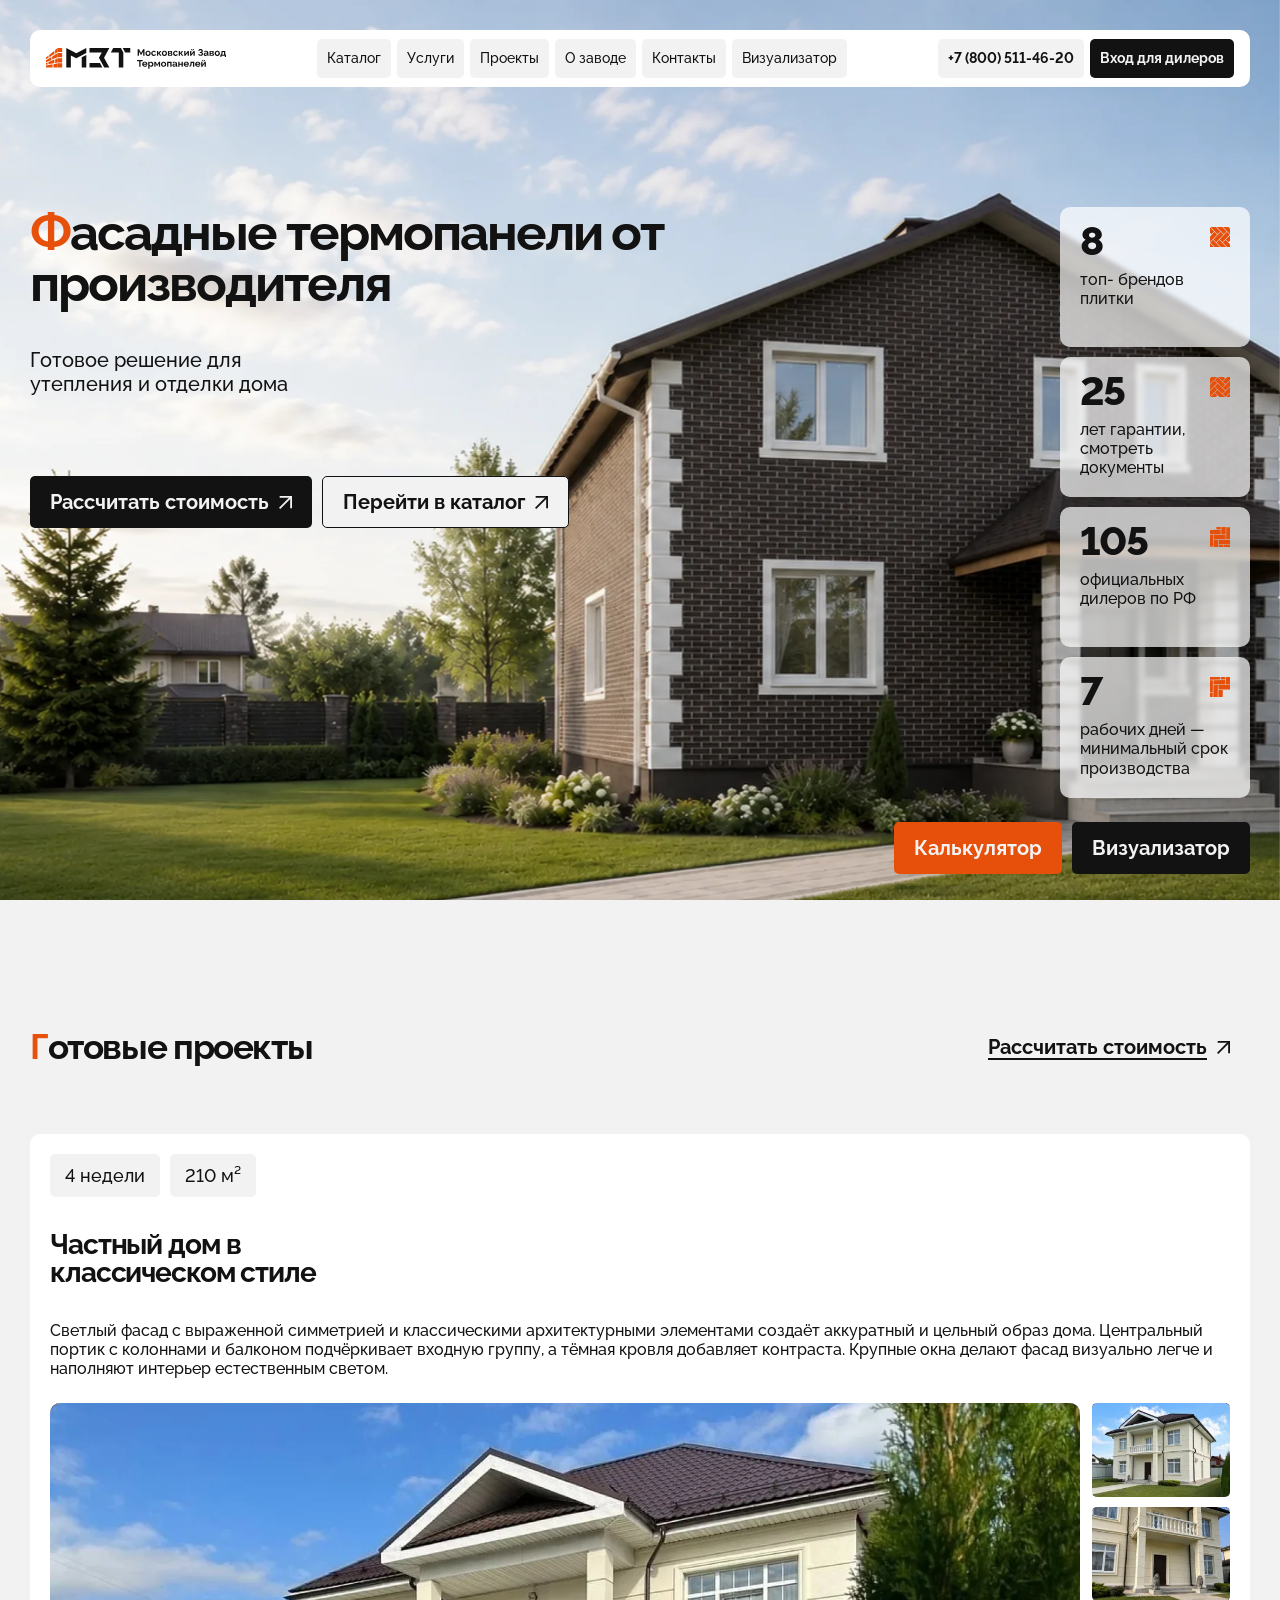
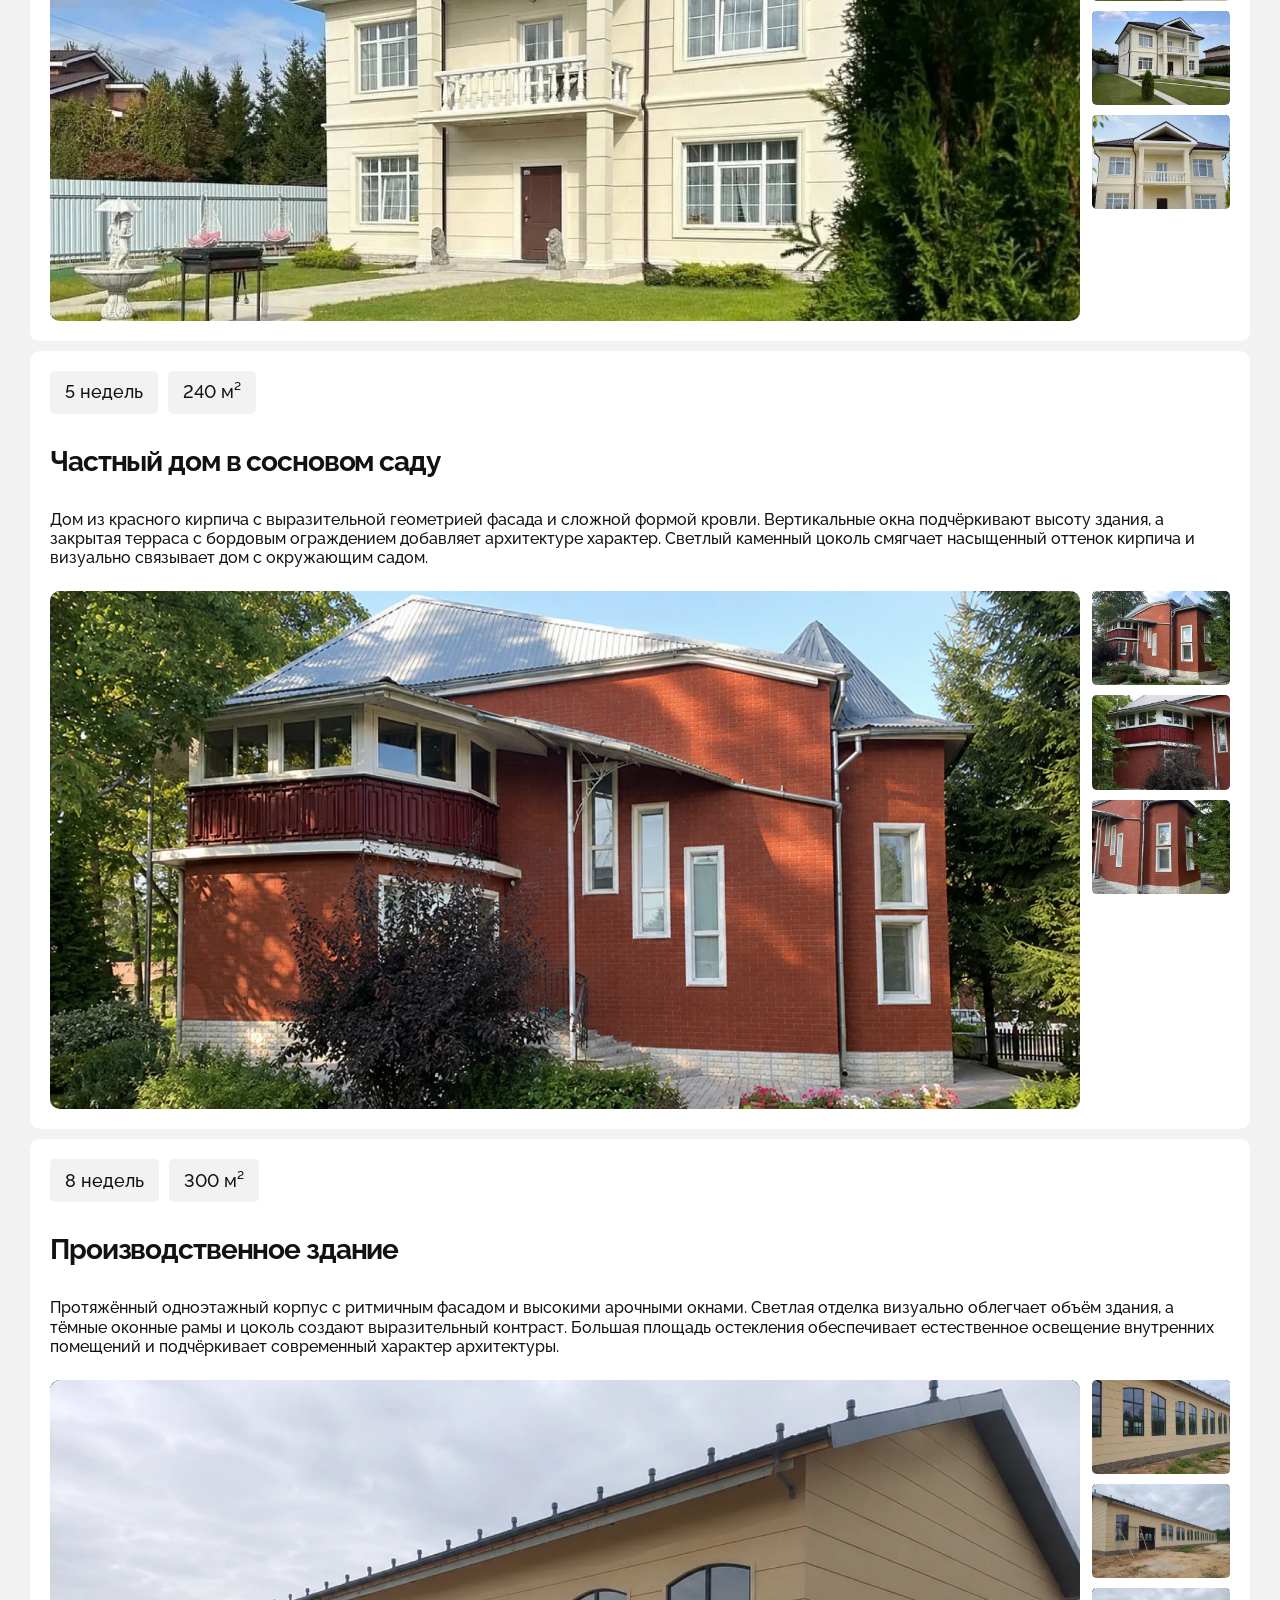
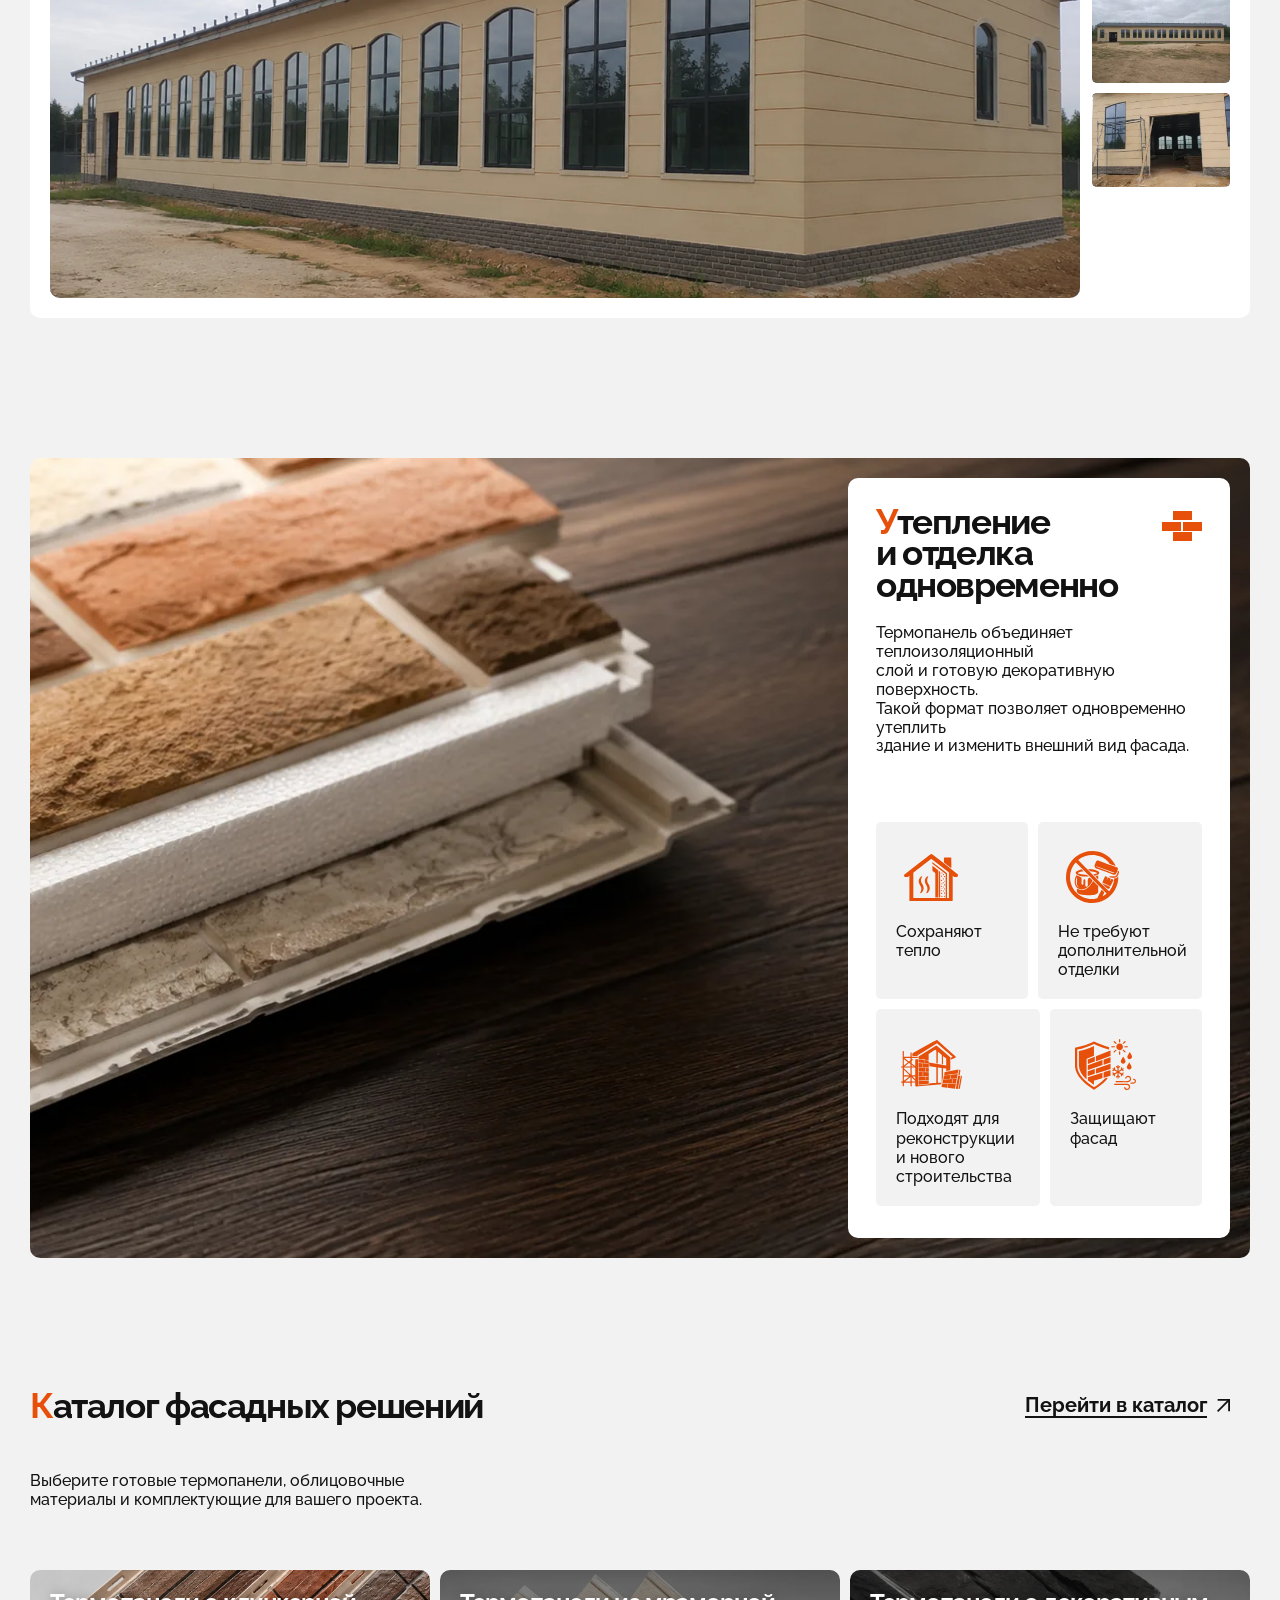
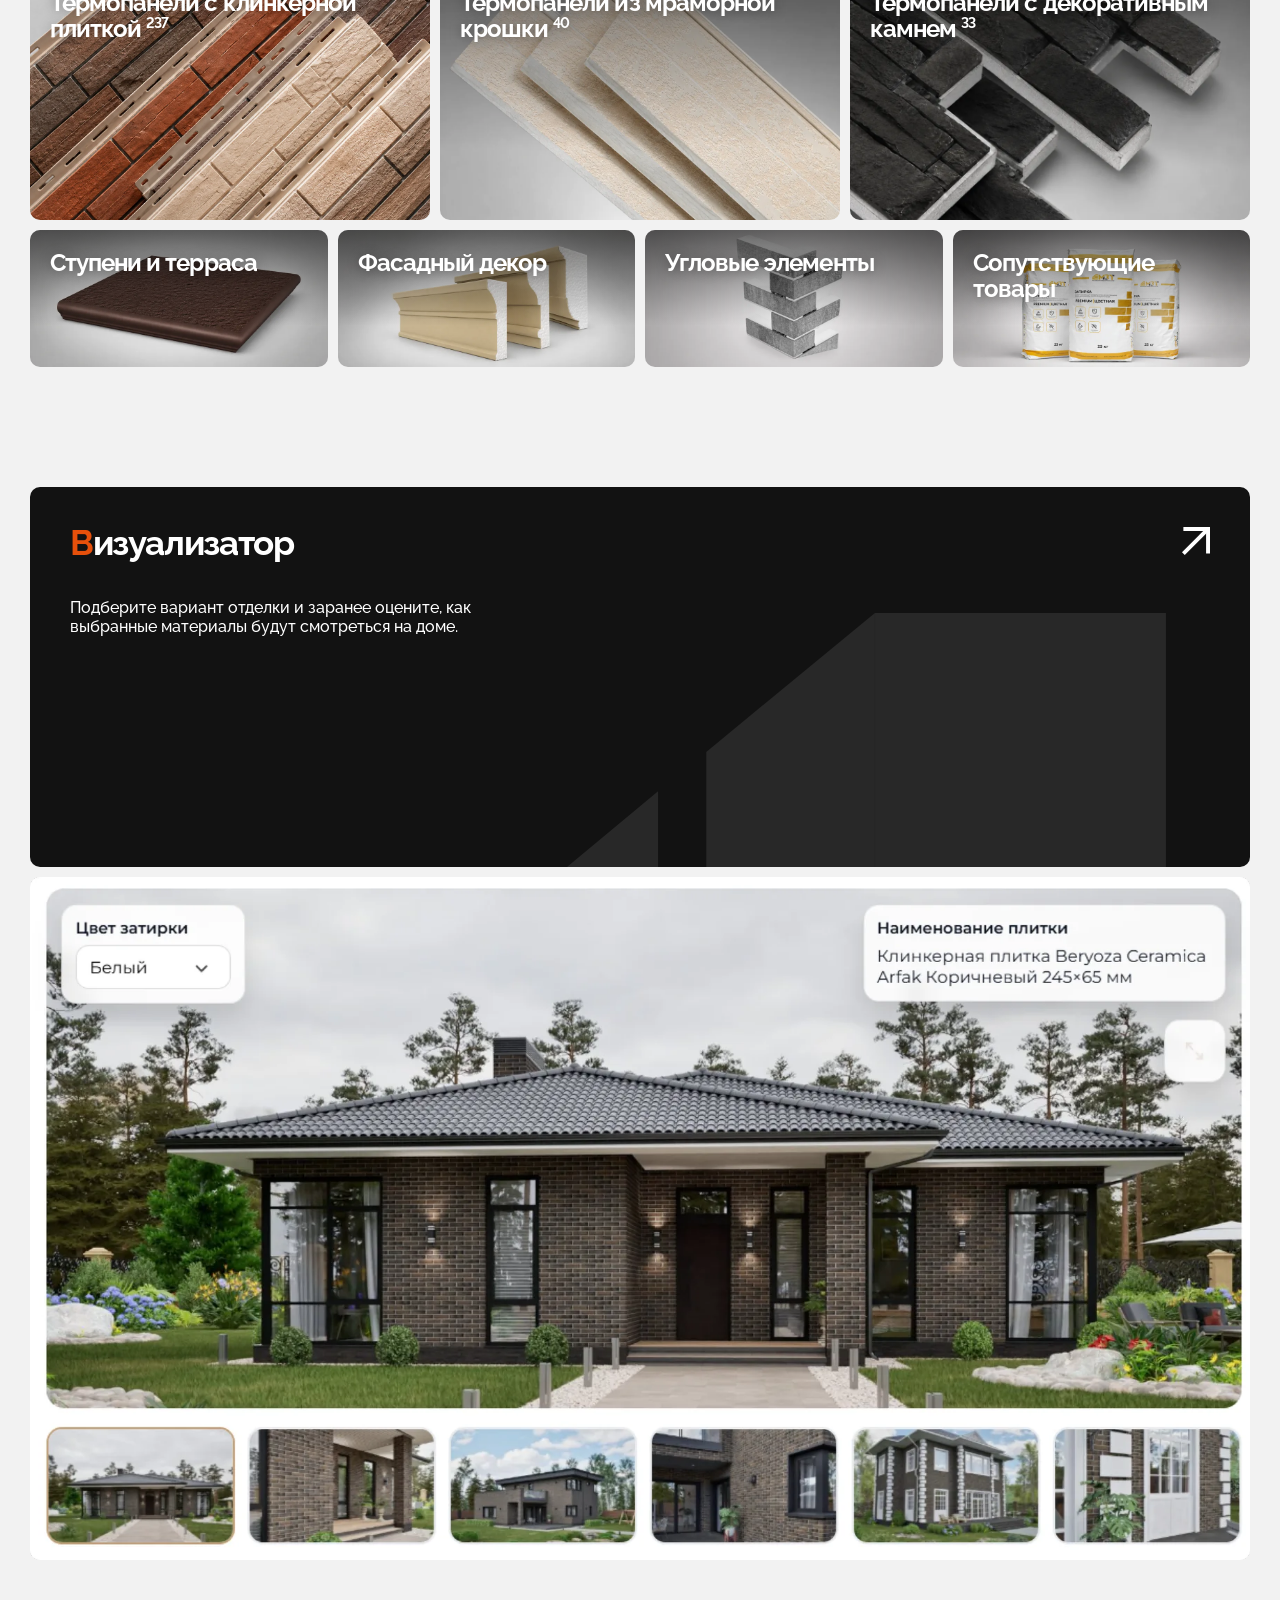
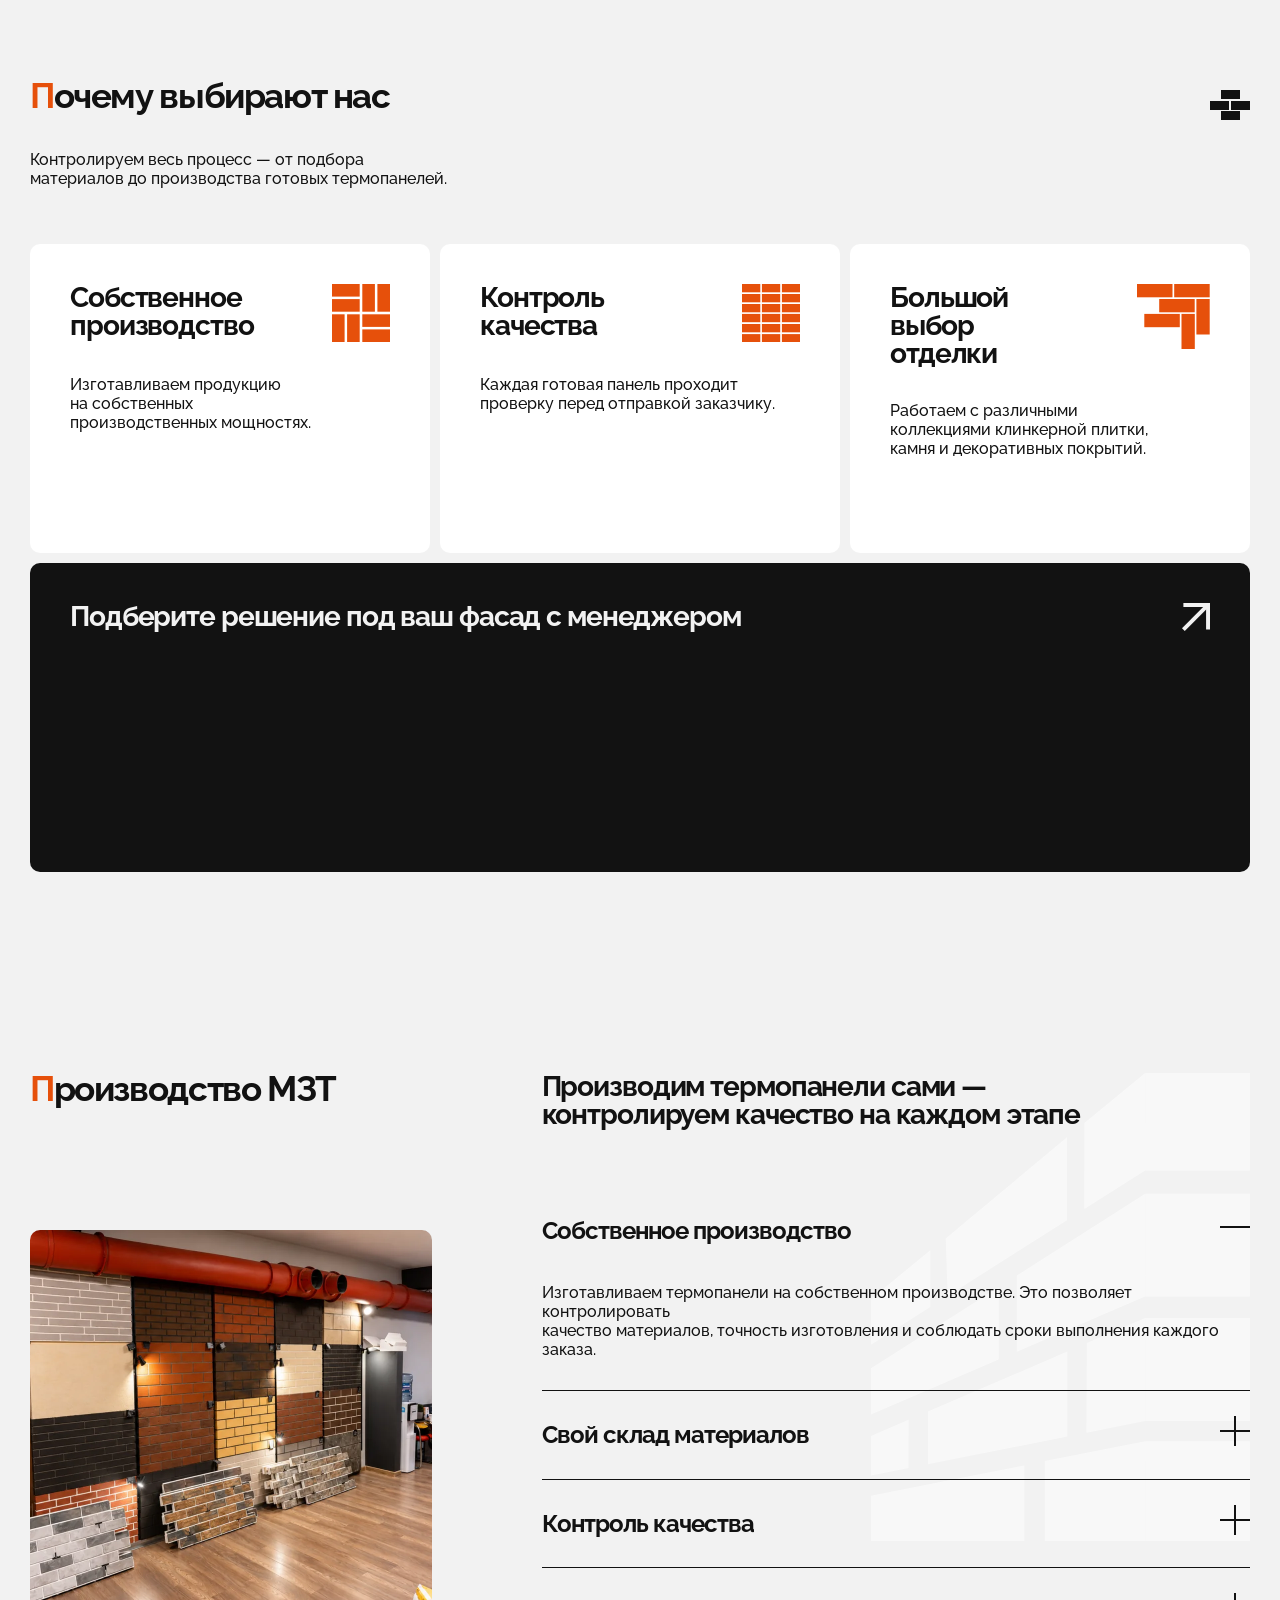
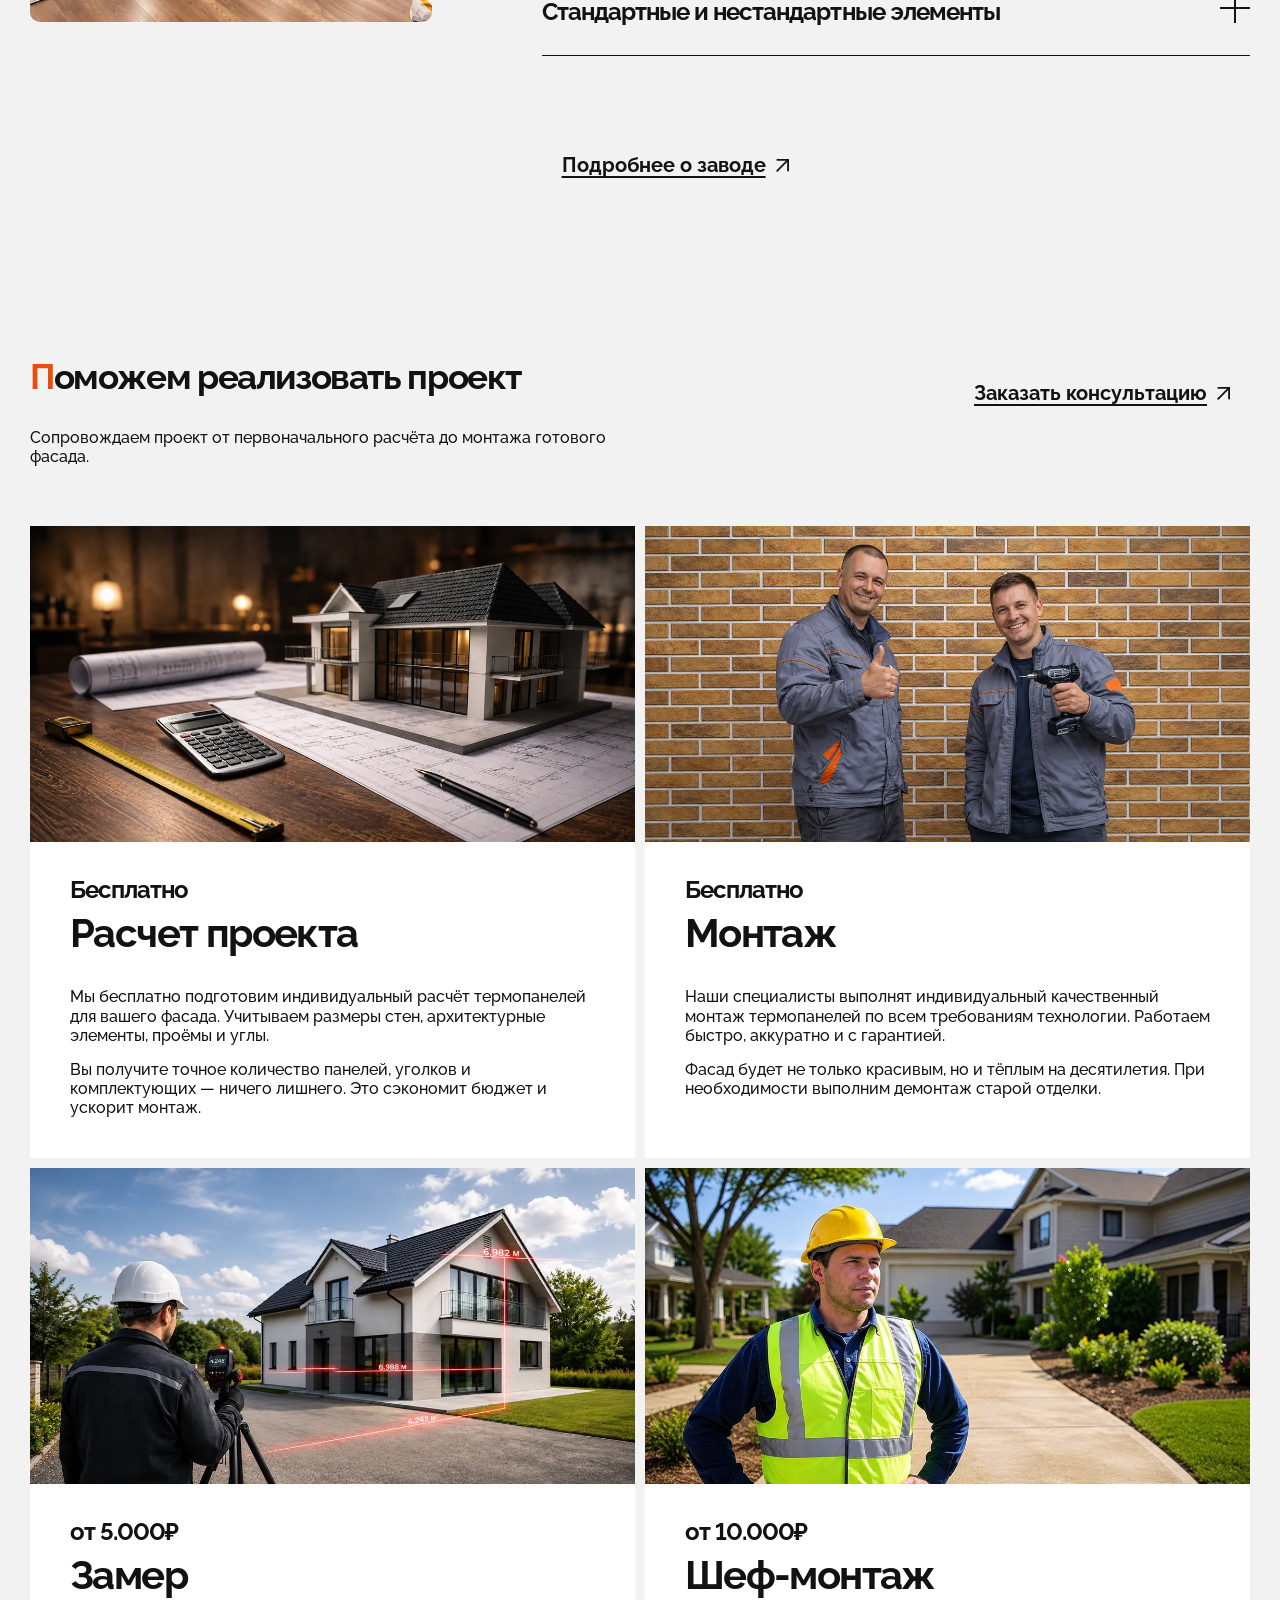
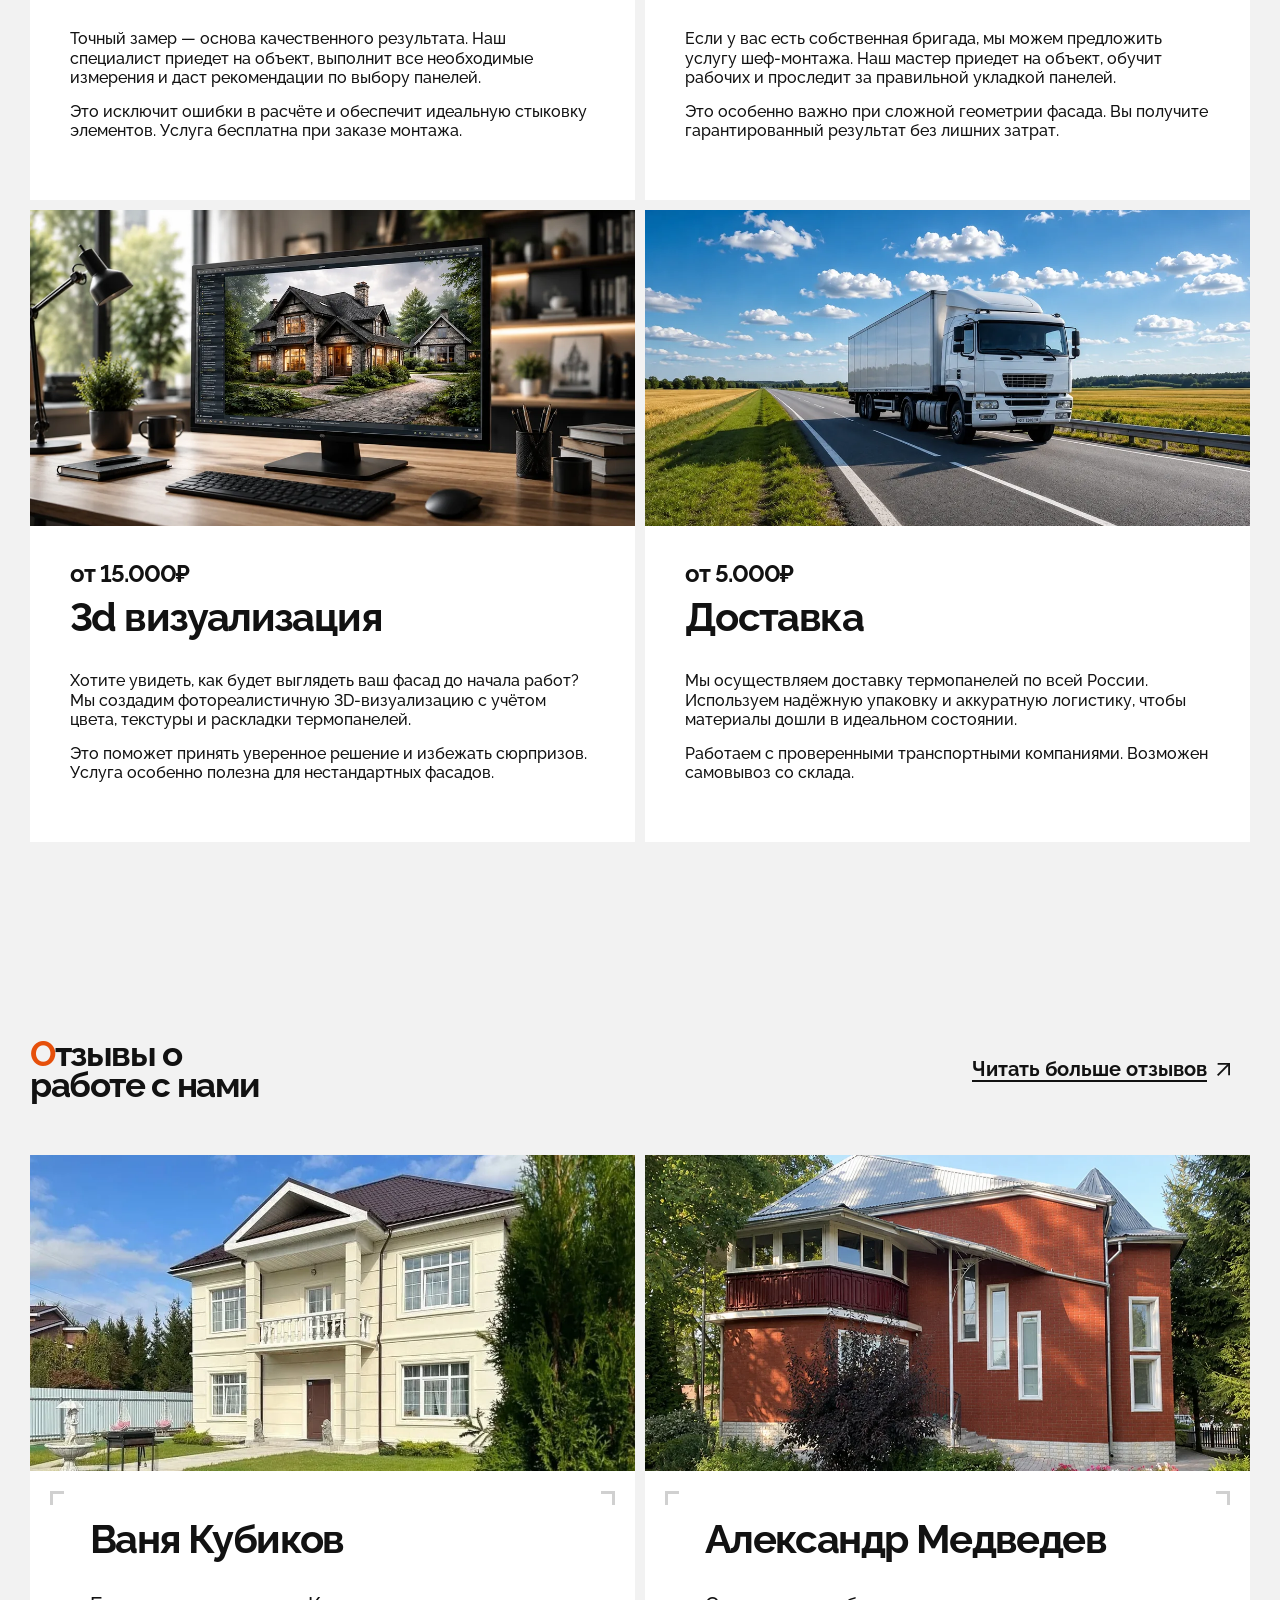
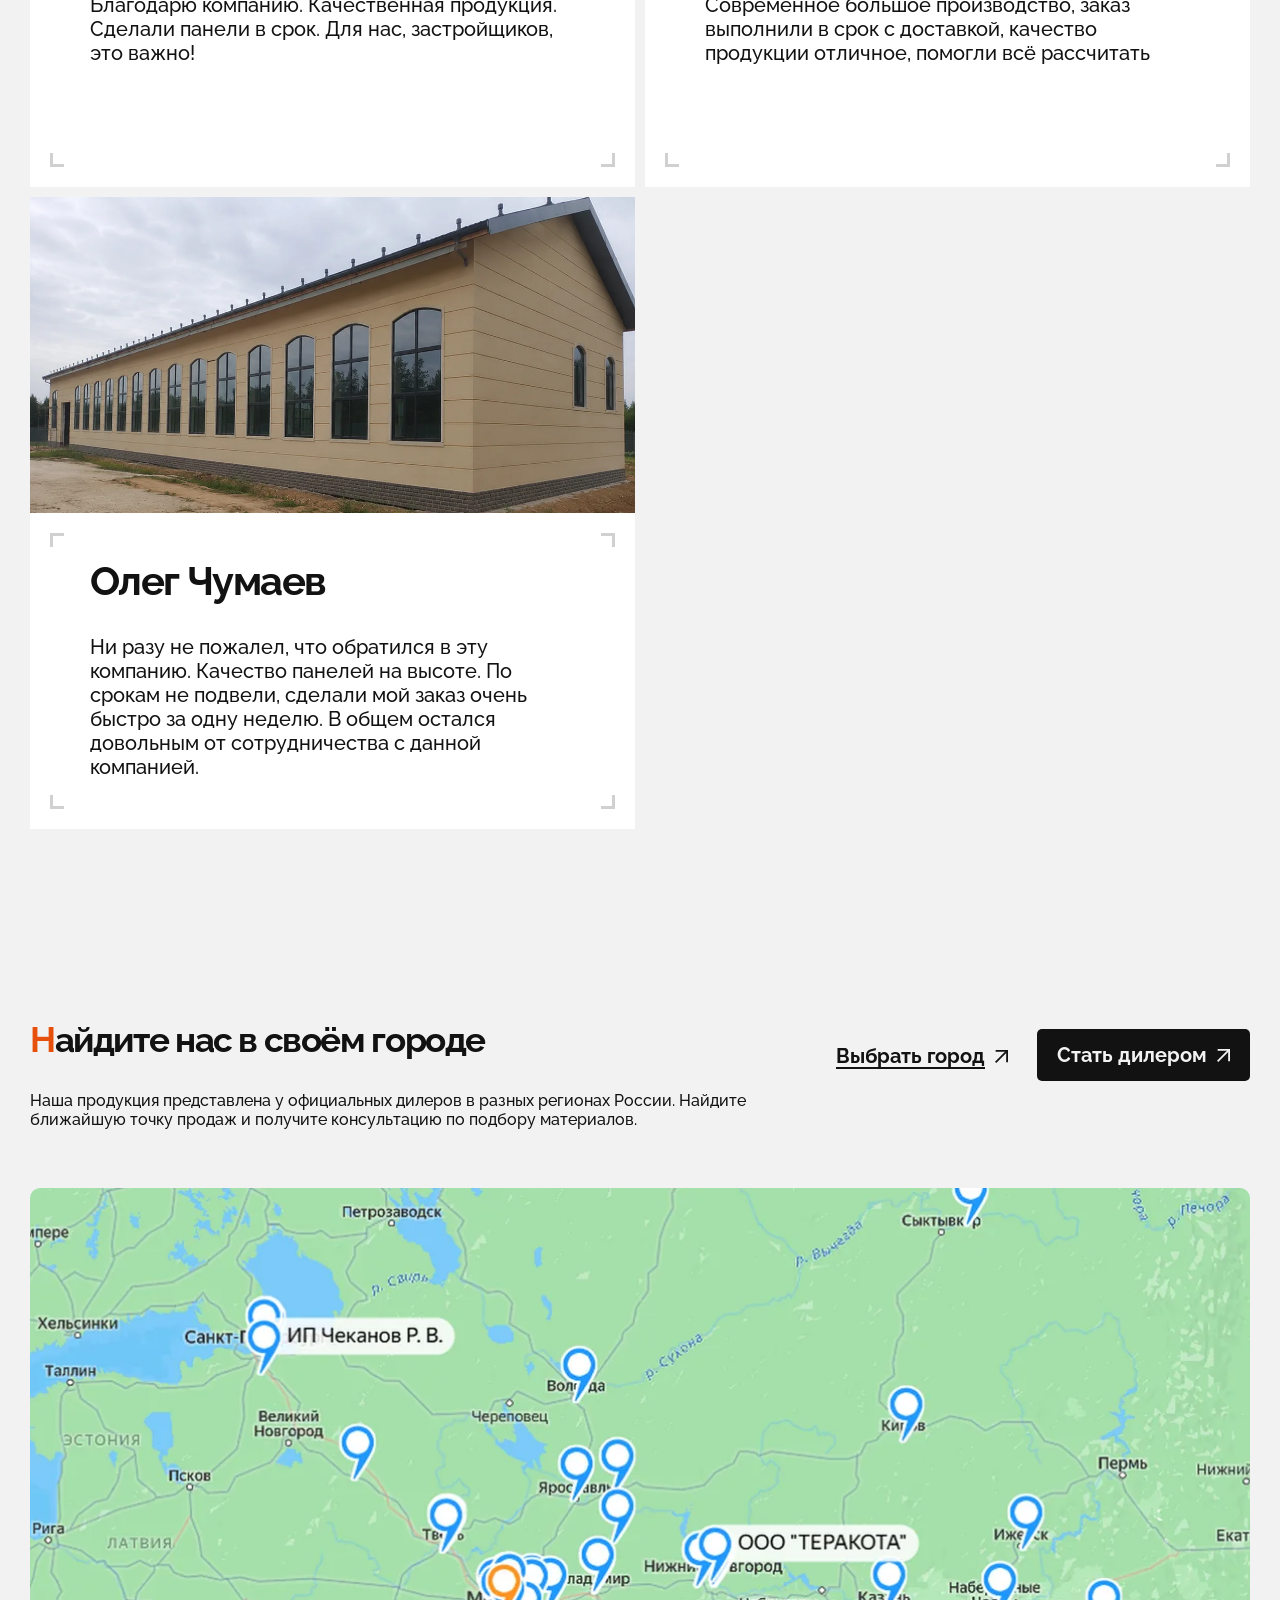
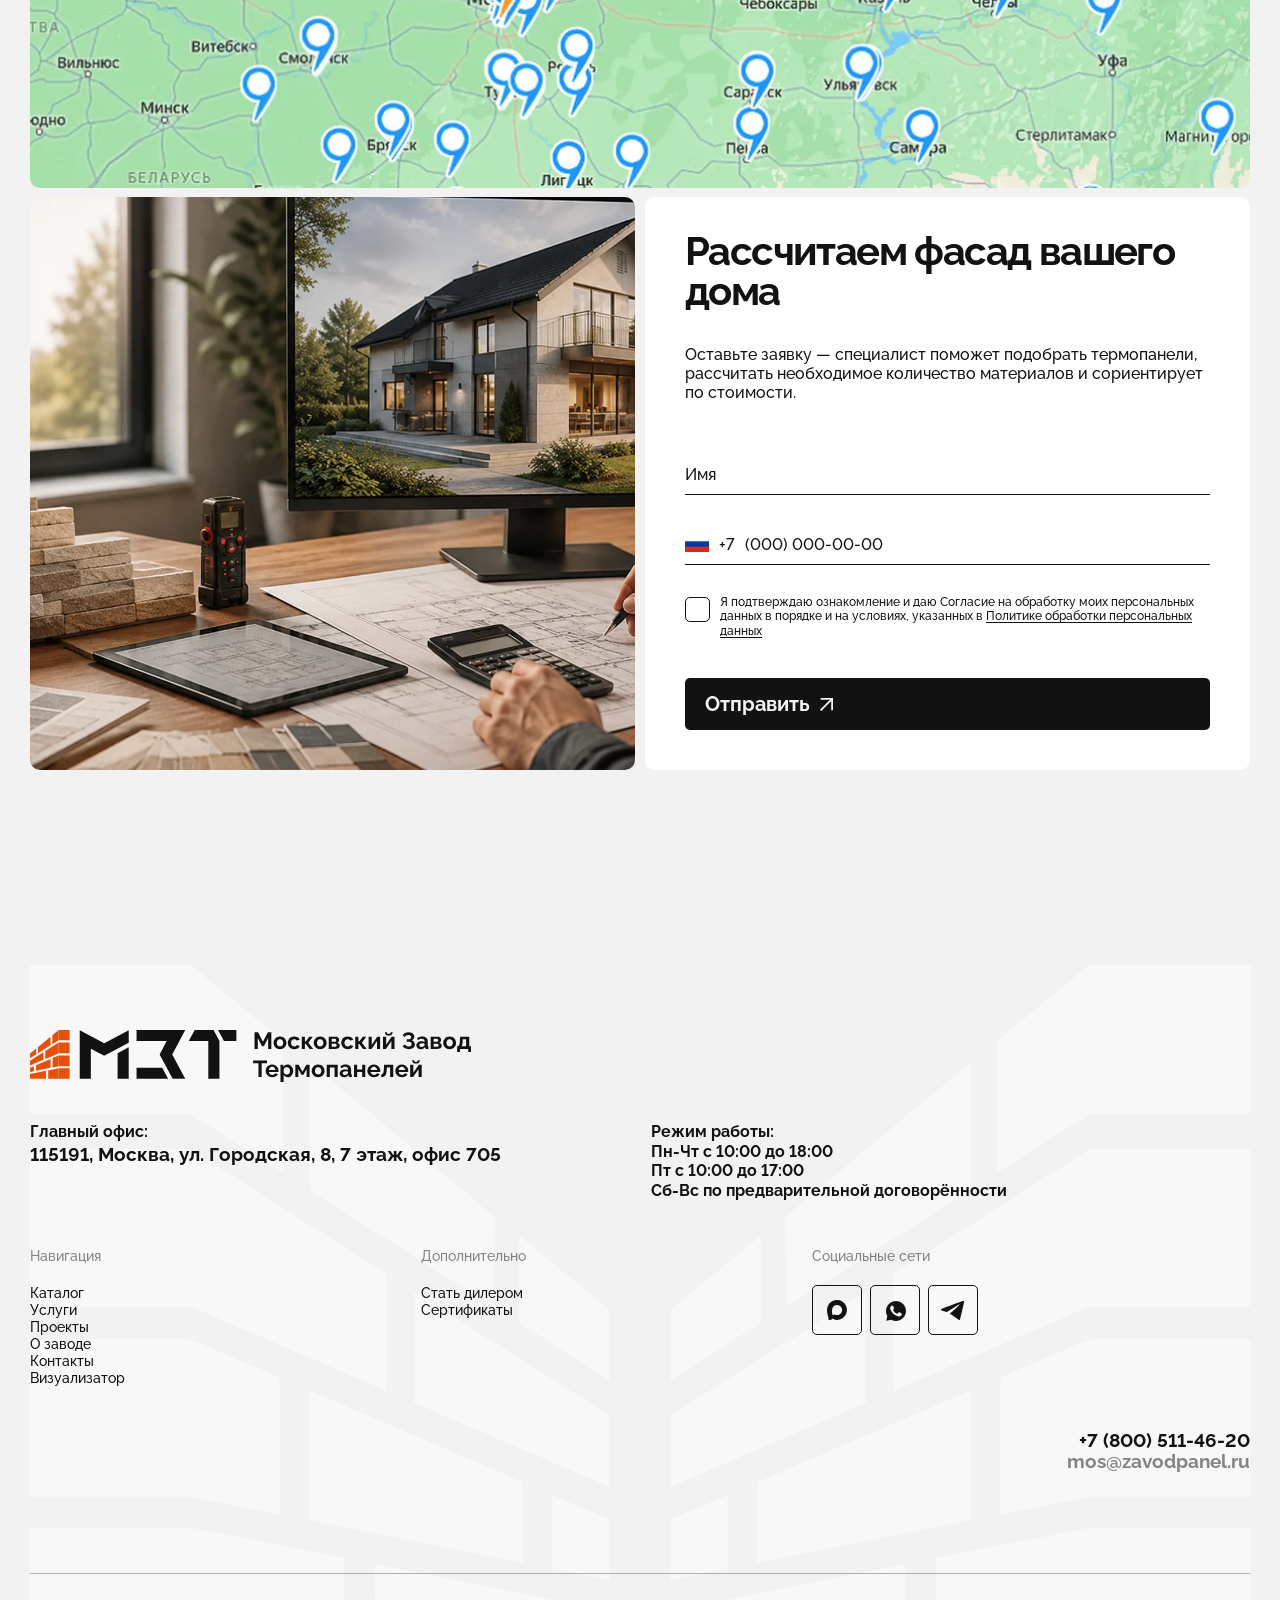
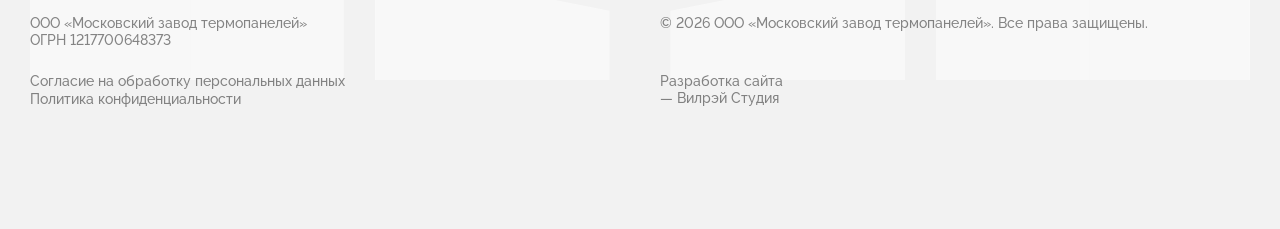
==== commit e0486ccc: "Панель кнопок больше не уходит под блоки страницы Дело было не в значении z-index: панель лежала вну" ====
--- a/docs/index.html
+++ b/docs/index.html
@@ -99,13 +99,6 @@
         </ul>
       </div>
 
-      <!-- Нижняя панель: на первом экране стоит в макетной позиции,
-           за его пределами становится плавающей (см. js/main.js) -->
-      <div class="dock">
-        <button class="btn btn--accent" type="button" data-open-calculator>Калькулятор</button>
-        <a class="btn btn--dark" href="visualizer.html">Визуализатор</a>
-      </div>
-
     </div>
   </section>
 
@@ -739,6 +732,14 @@
   </section>
 
 </main>
+
+<!-- Нижняя панель. Держим её вне первого экрана: он задаёт свой слой
+     (.hero__inner), и панель, лежавшая внутри, оказывалась под блоками
+     страницы, хотя её z-index выше. -->
+<div class="dock is-floating">
+  <button class="btn btn--accent" type="button" data-open-calculator>Калькулятор</button>
+  <a class="btn btn--dark" href="visualizer.html">Визуализатор</a>
+</div>
 
 <!-- ═══ Футер ═══ -->
 <footer class="footer" id="contacts">
--- a/docs/css/styles.css
+++ b/docs/css/styles.css
@@ -342,12 +342,6 @@
   gap: 10px;
 }
 
-.hero .dock:not(.is-floating) {
-  position: absolute;
-  right: var(--gutter);
-  bottom: 26px;   /* как в макете: панель на 822px при высоте экрана 900 */
-}
-
 /* метка конца первого экрана — только точка отсчёта, ничего не рисует */
 #dockSentinel { height: 1px; margin-top: -1px; }
 
@@ -358,7 +352,8 @@
   overflow: hidden;
   background: var(--mzt-bg);
   /* зазор от последней секции: в макете блок 10 кончается на 11246,
-     футер начинается на 11441 */
+     подвал начинается на 11441. На внутренних страницах столько не нужно —
+     см. правило ниже. */
   margin-top: 195px;
   /* нижнее поле увеличено под закреплённую панель, чтобы она
      не перекрывала последнюю строку футера */
@@ -386,6 +381,11 @@
 /* содержимое поверх графики */
 .footer__inner > * { position: relative; z-index: 1; }
 
+/* Внутренние страницы (каталог, карточка, визуализатор) заканчиваются
+   собственным полем, и макетный зазор главной давал перед подвалом
+   больше трёхсот пикселей пустоты. */
+.page .footer { margin-top: 0; }
+
 .footer__inner {
   position: relative;
   z-index: 1;
@@ -501,7 +501,11 @@
      при наведении разрывалось */
   /* последняя колонка — 137 из 1760 по макету, но не уже своего текста:
      иначе подпись разработчика рассыпается на четыре строки */
-  grid-template-columns: 285fr 10fr 285fr 140fr max-content 1fr minmax(max-content, 7.78%);
+  /* Зазор перед подписью разработчика — не уже 40px: на средних ширинах
+     колонка схлопывалась в ноль и текст слипался с соседним. */
+  grid-template-columns: 285fr 10fr 285fr minmax(40px, 140fr) max-content
+                         minmax(40px, 1fr) minmax(max-content, 7.78%);
+  column-gap: 0;
   font-size: 14px;
   line-height: 1.21;
 }
@@ -567,7 +571,7 @@
 
 /* На узких десктопах колонки макета не помещаются — перестраиваем,
    чтобы ничего не наезжало (мобильная версия вне объёма этапа) */
-@media (max-width: 1180px) {
+@media (max-width: 1300px) {
   .footer__grid {
     grid-template-columns: 1fr;
     gap: 40px;
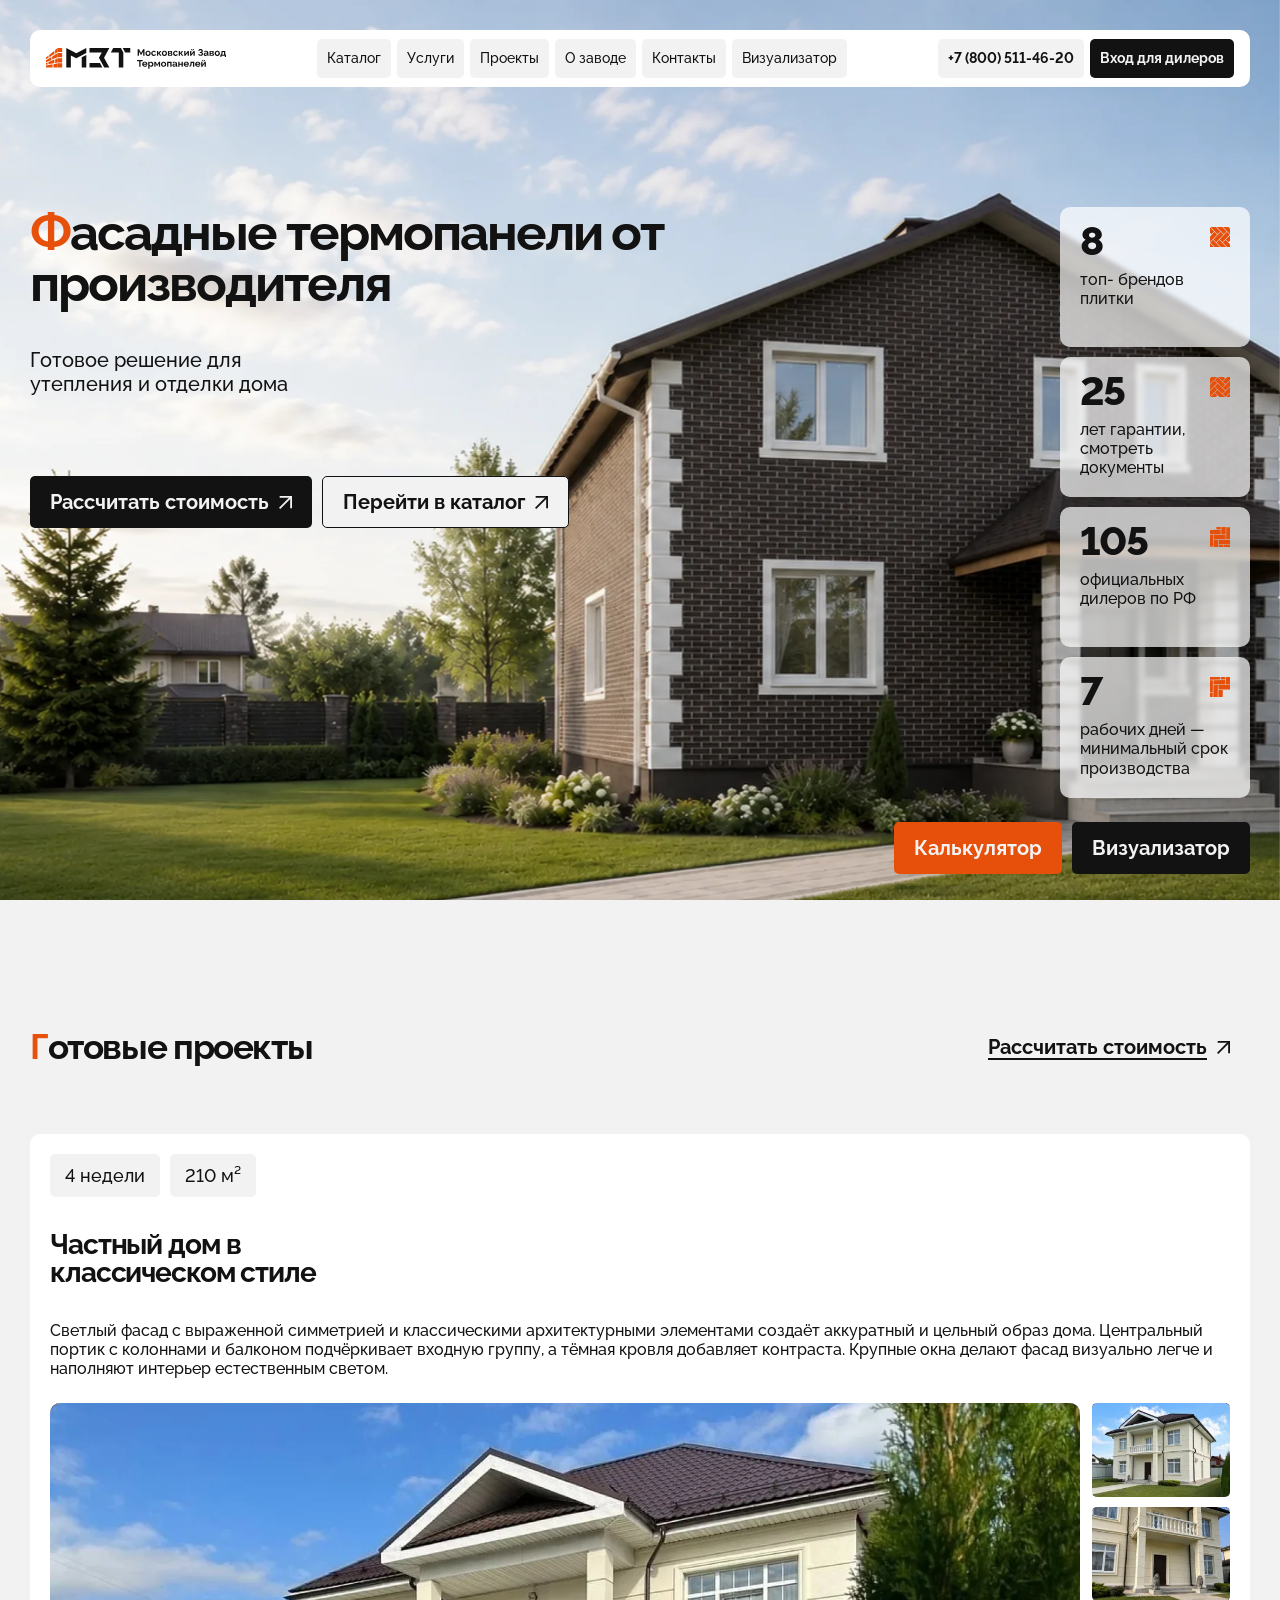
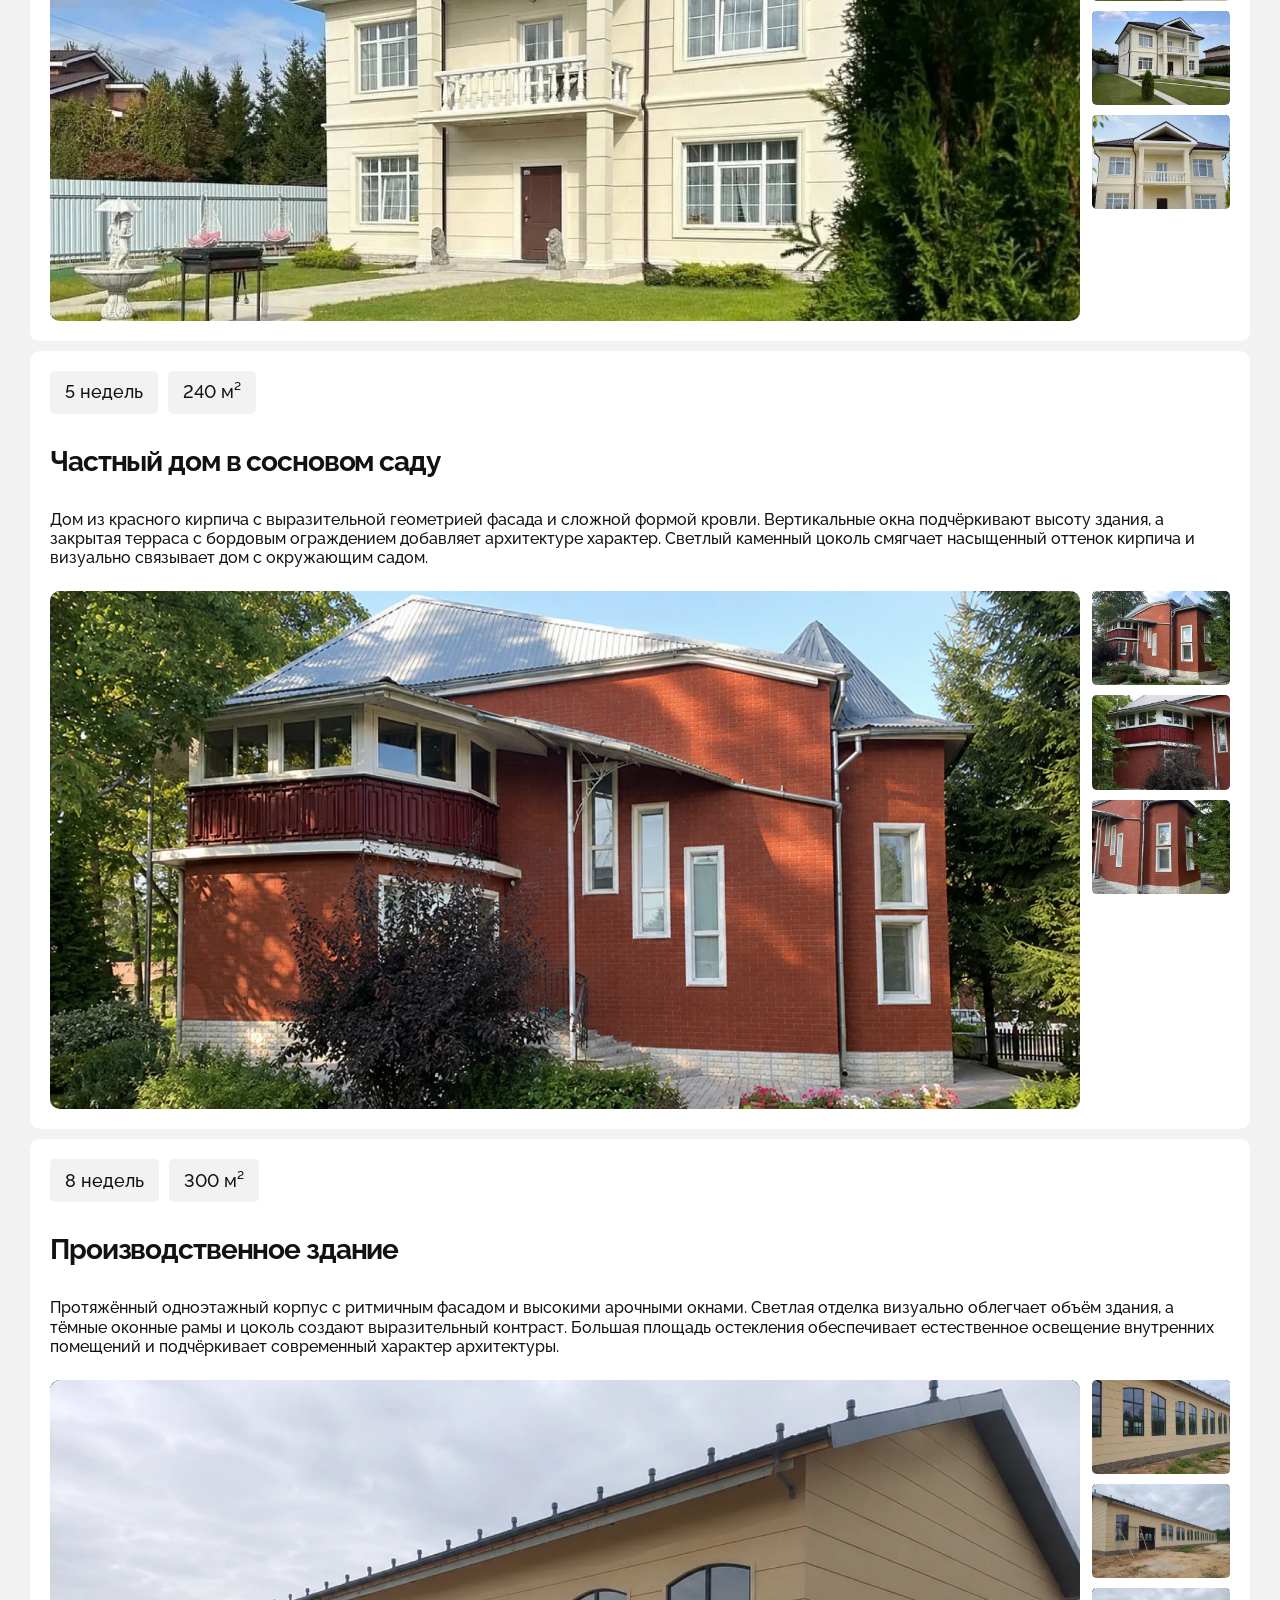
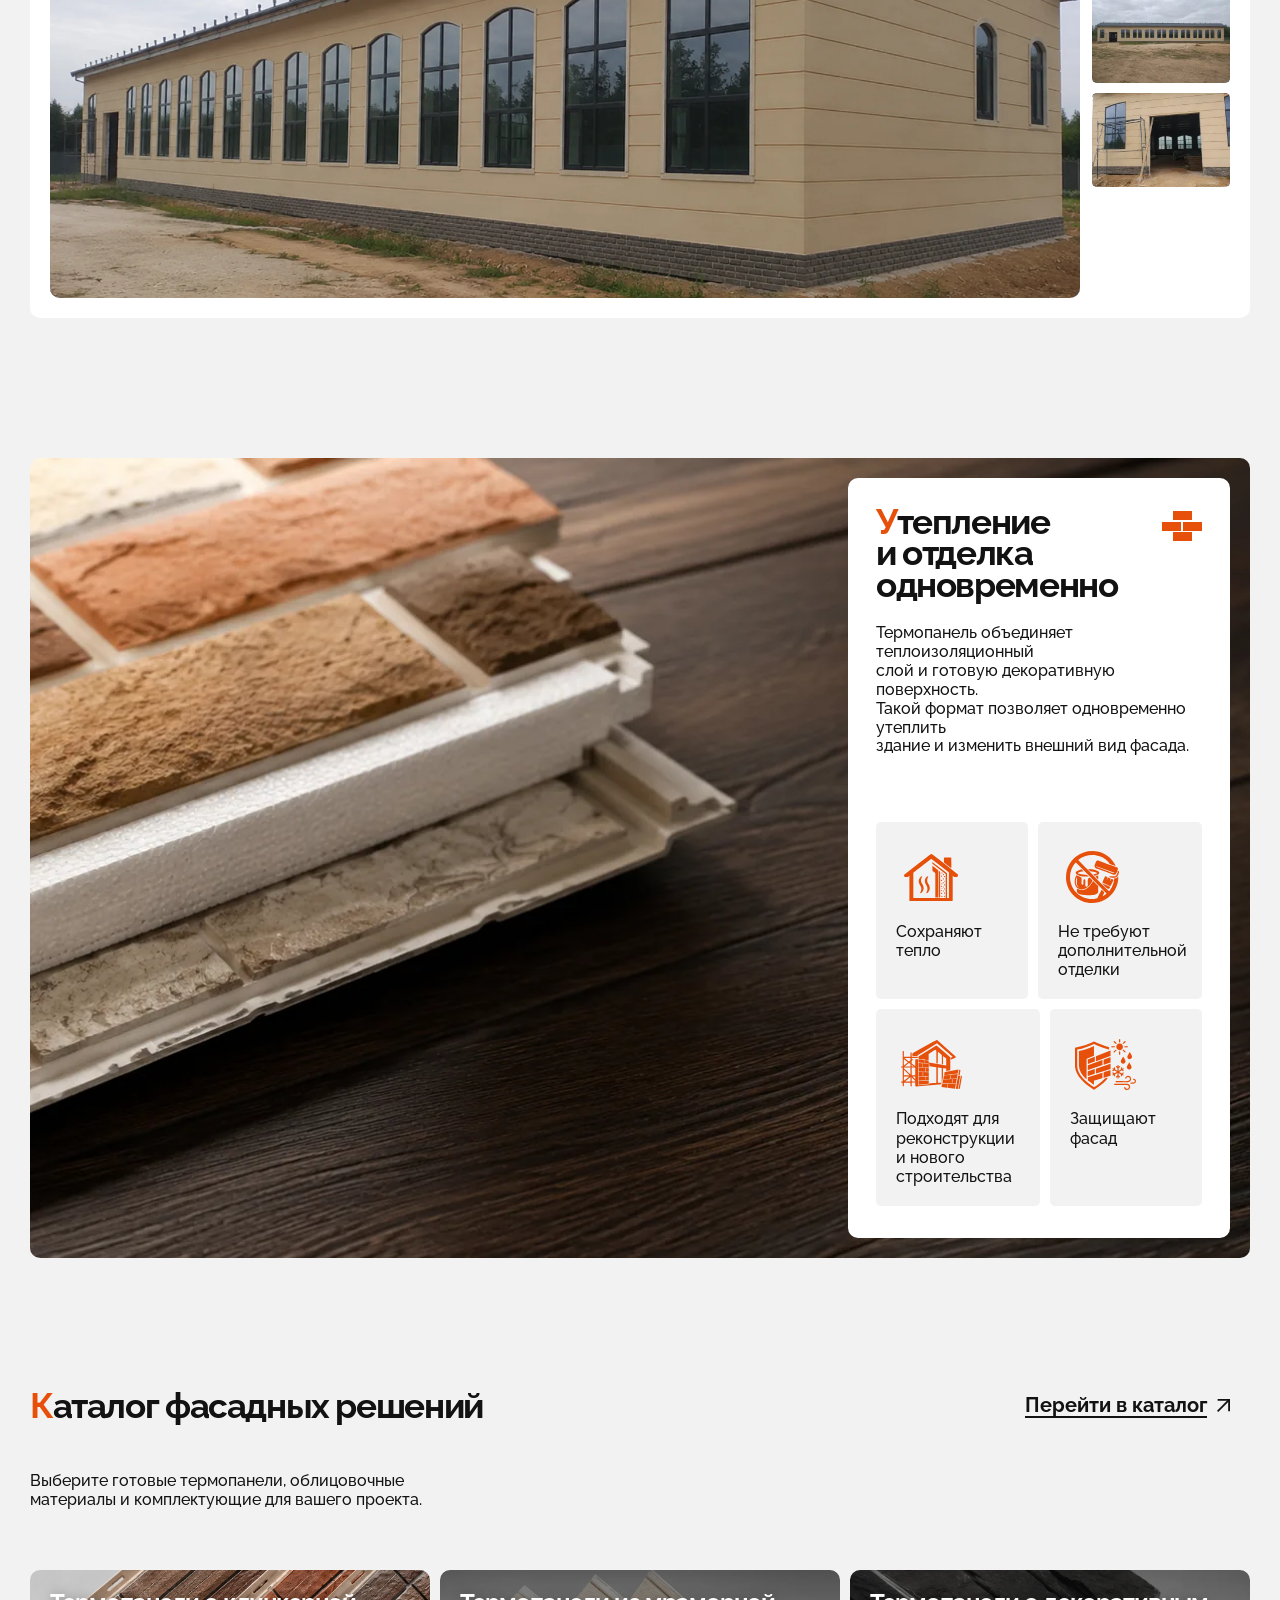
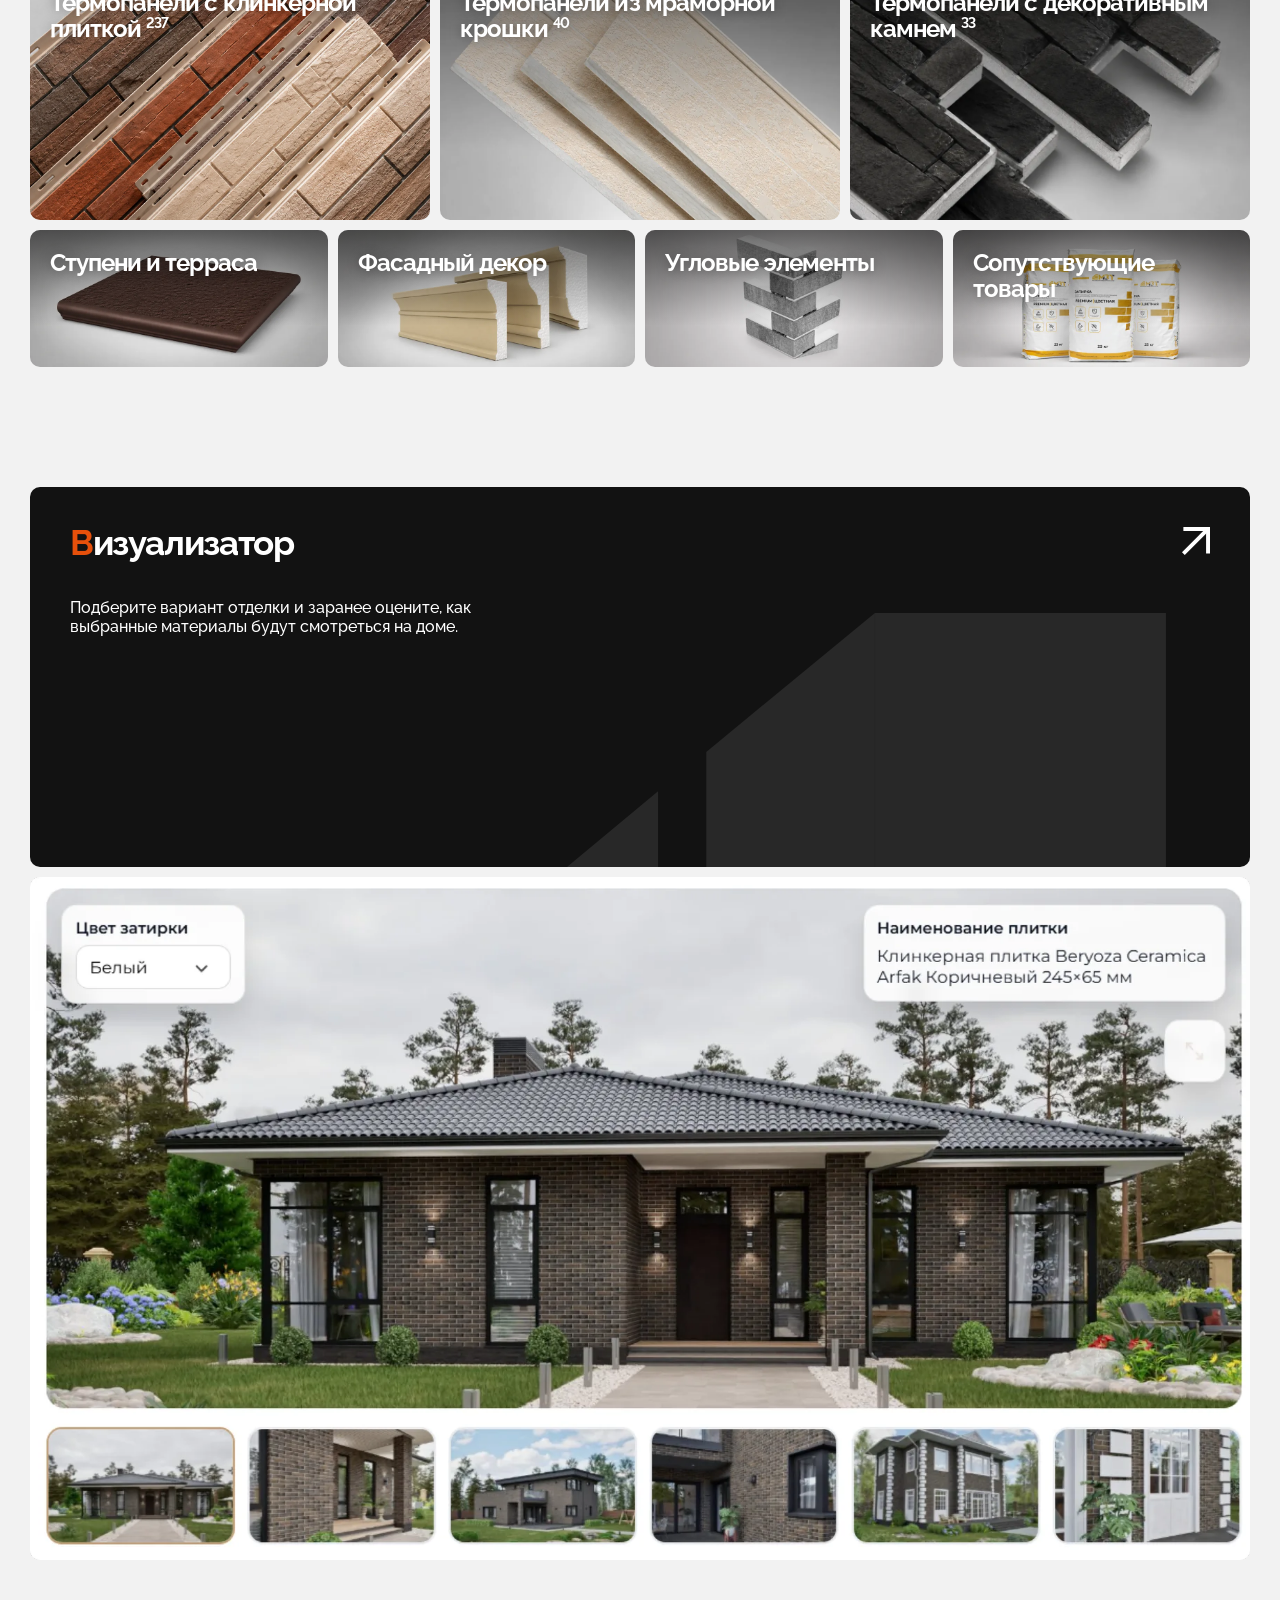
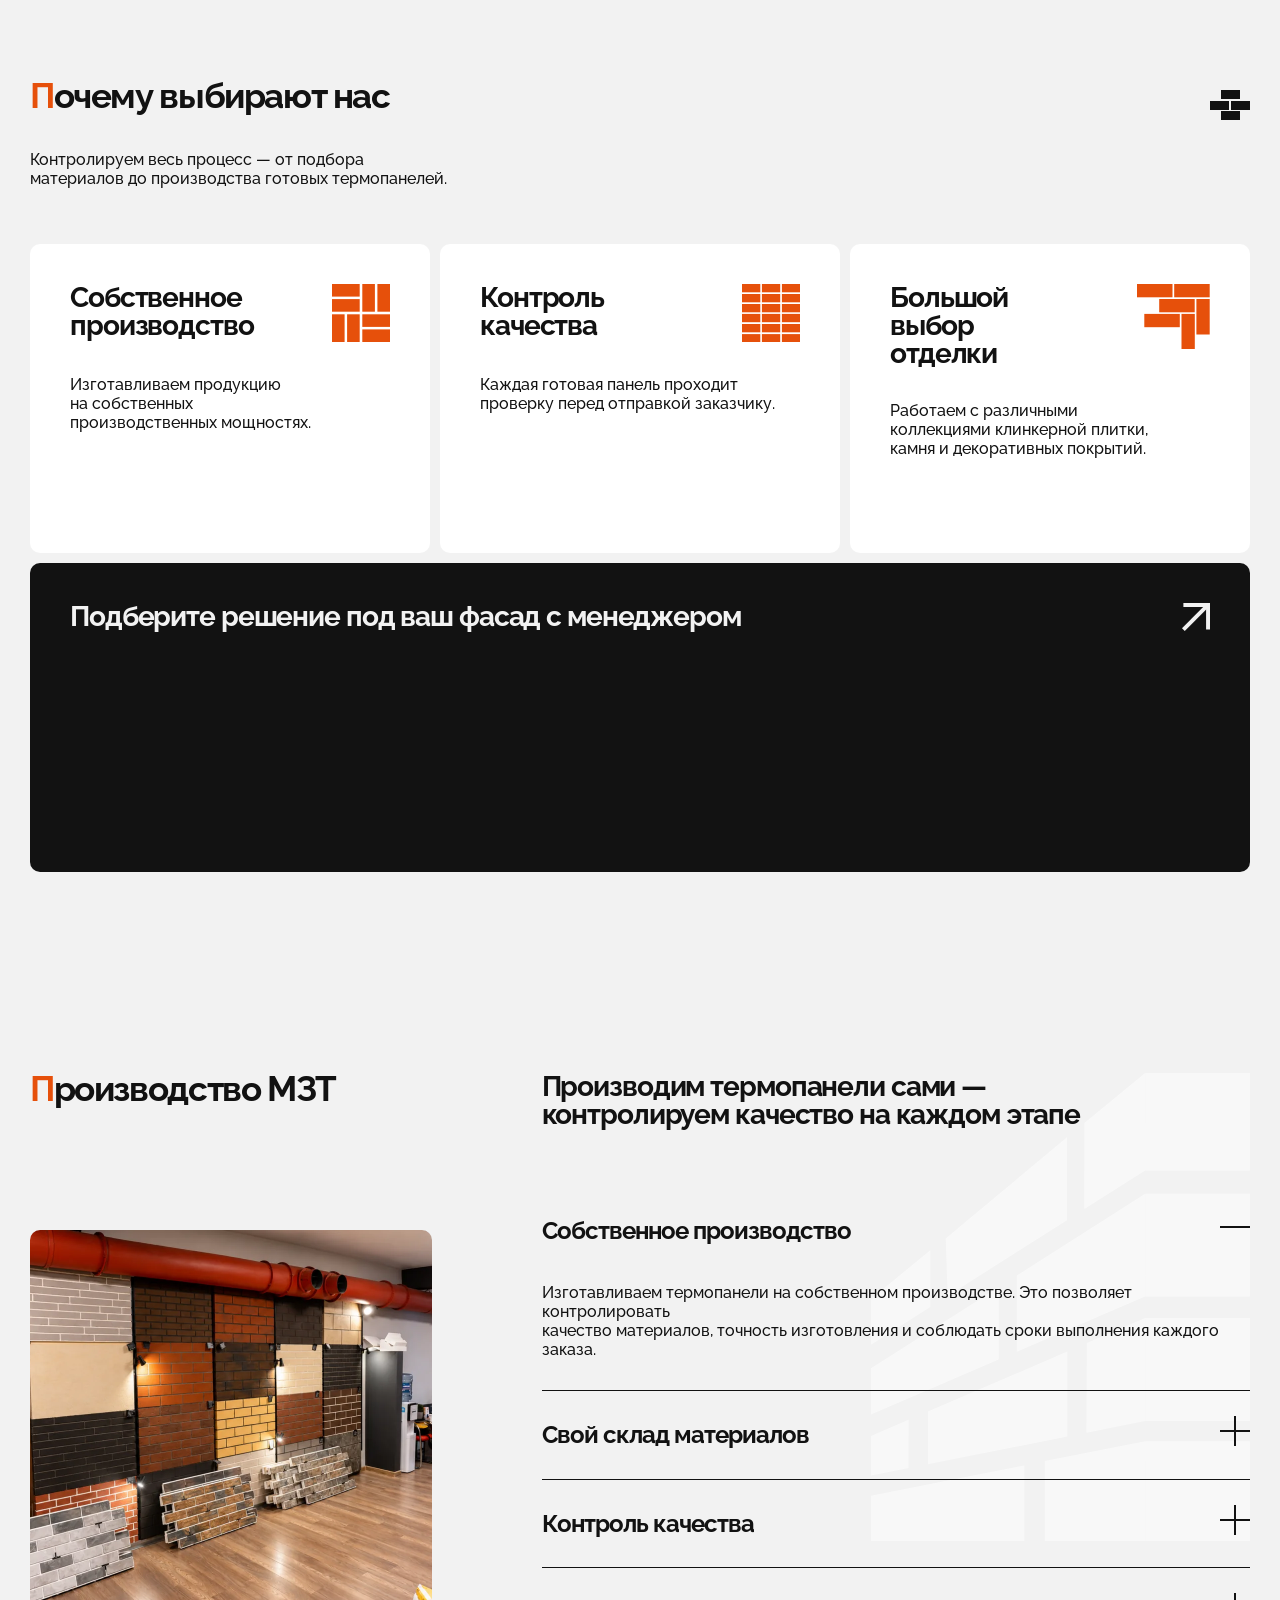
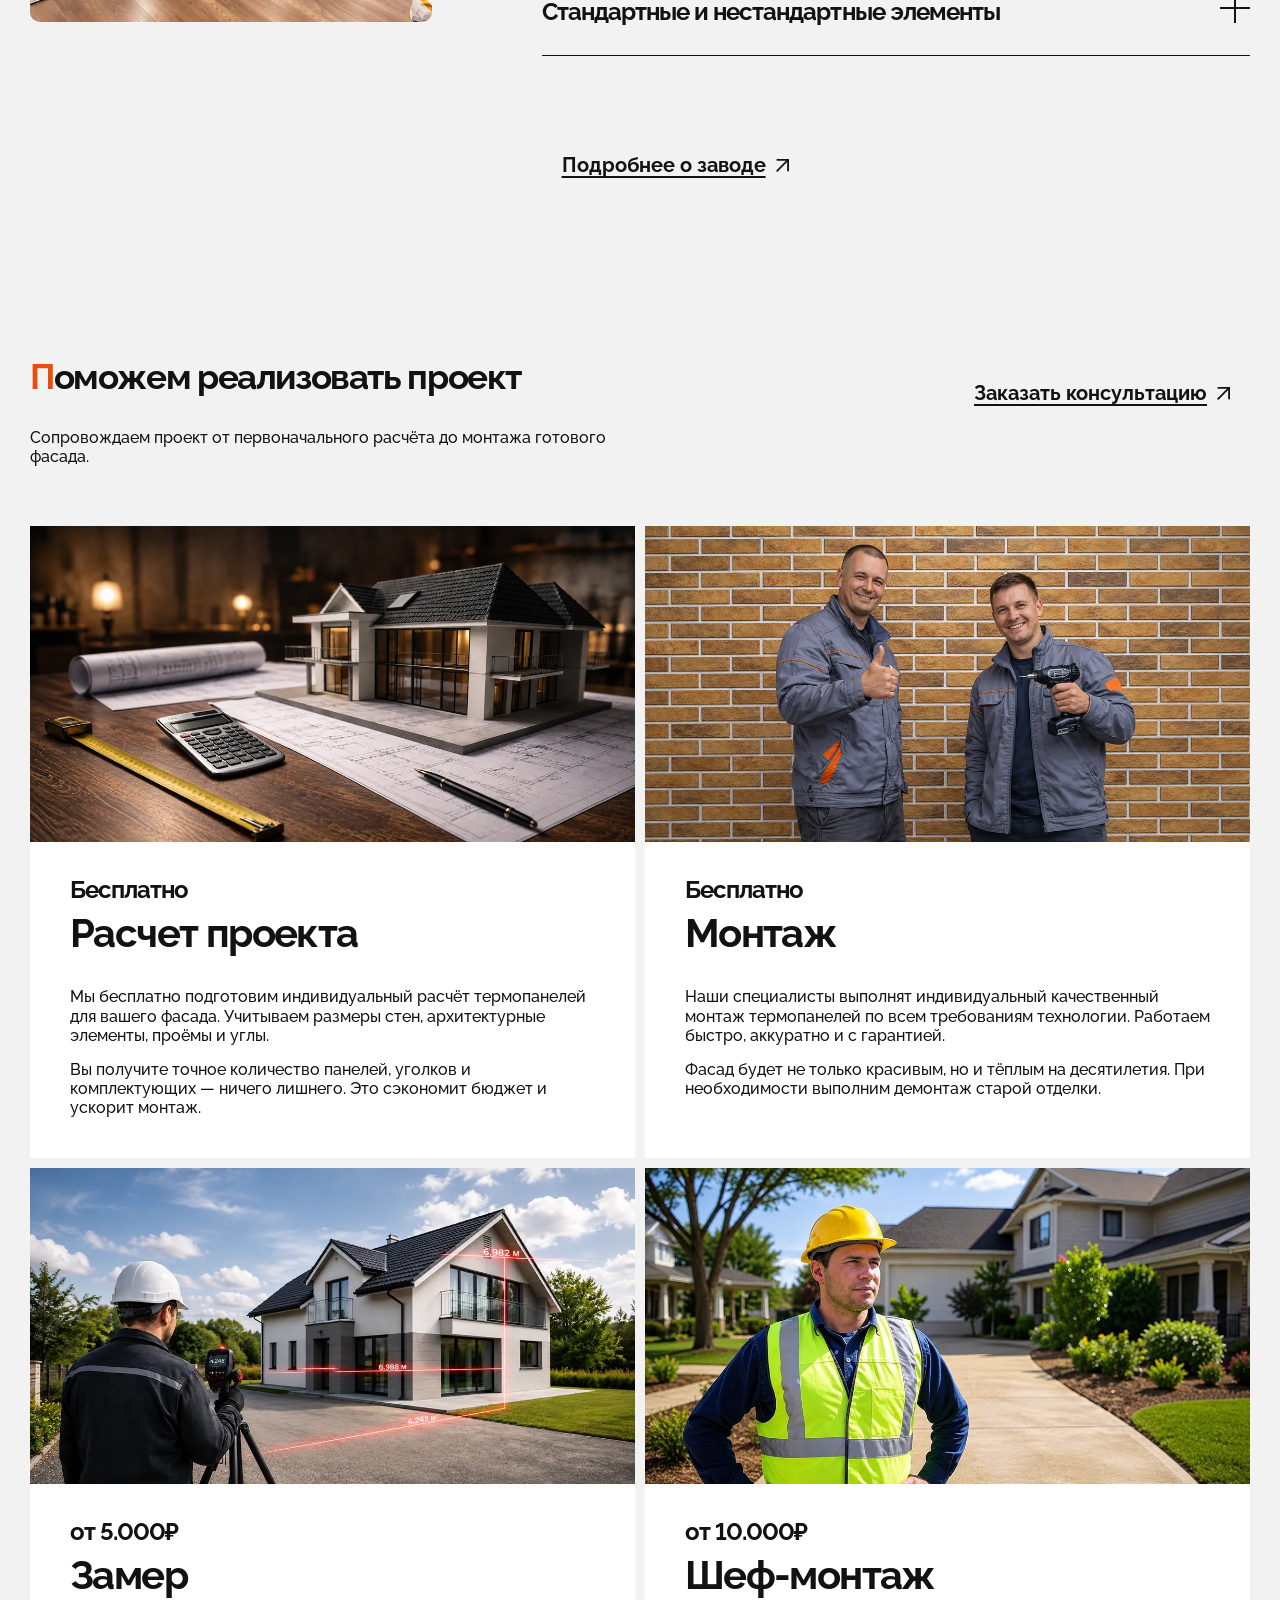
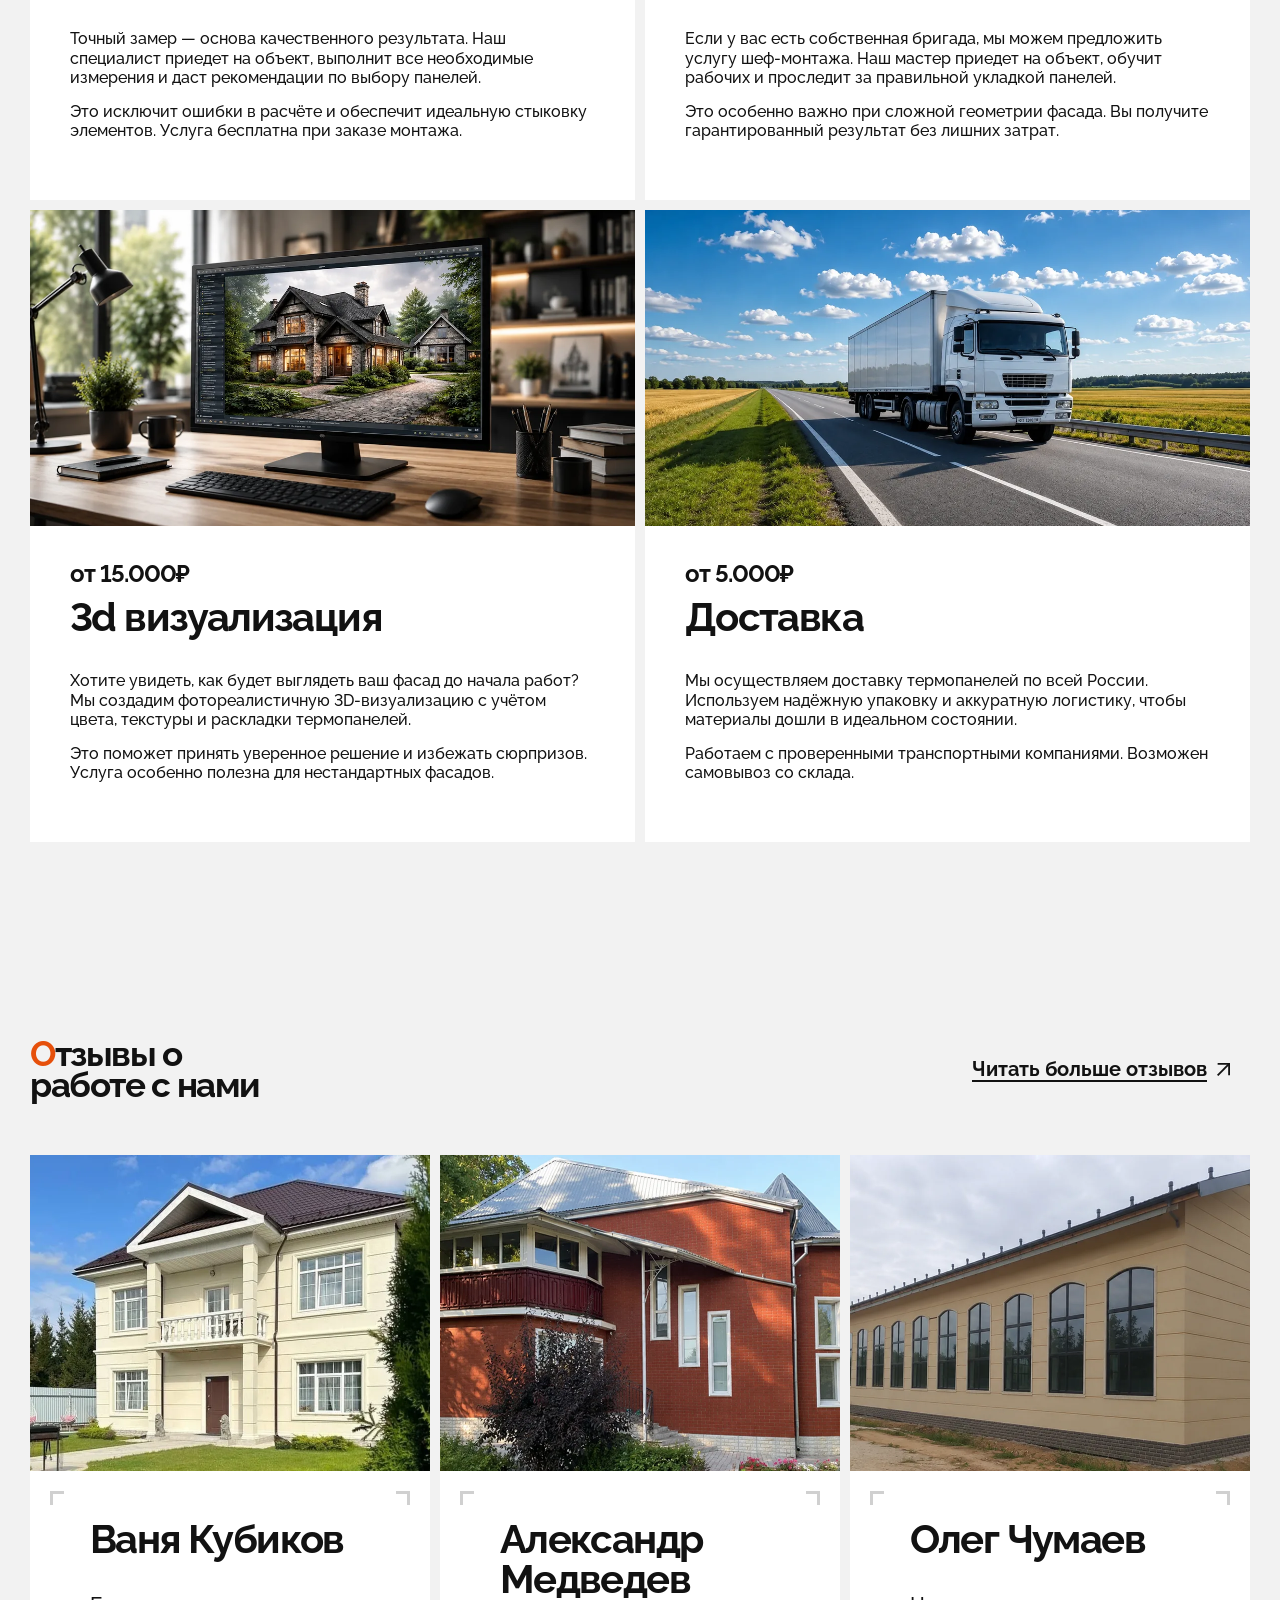
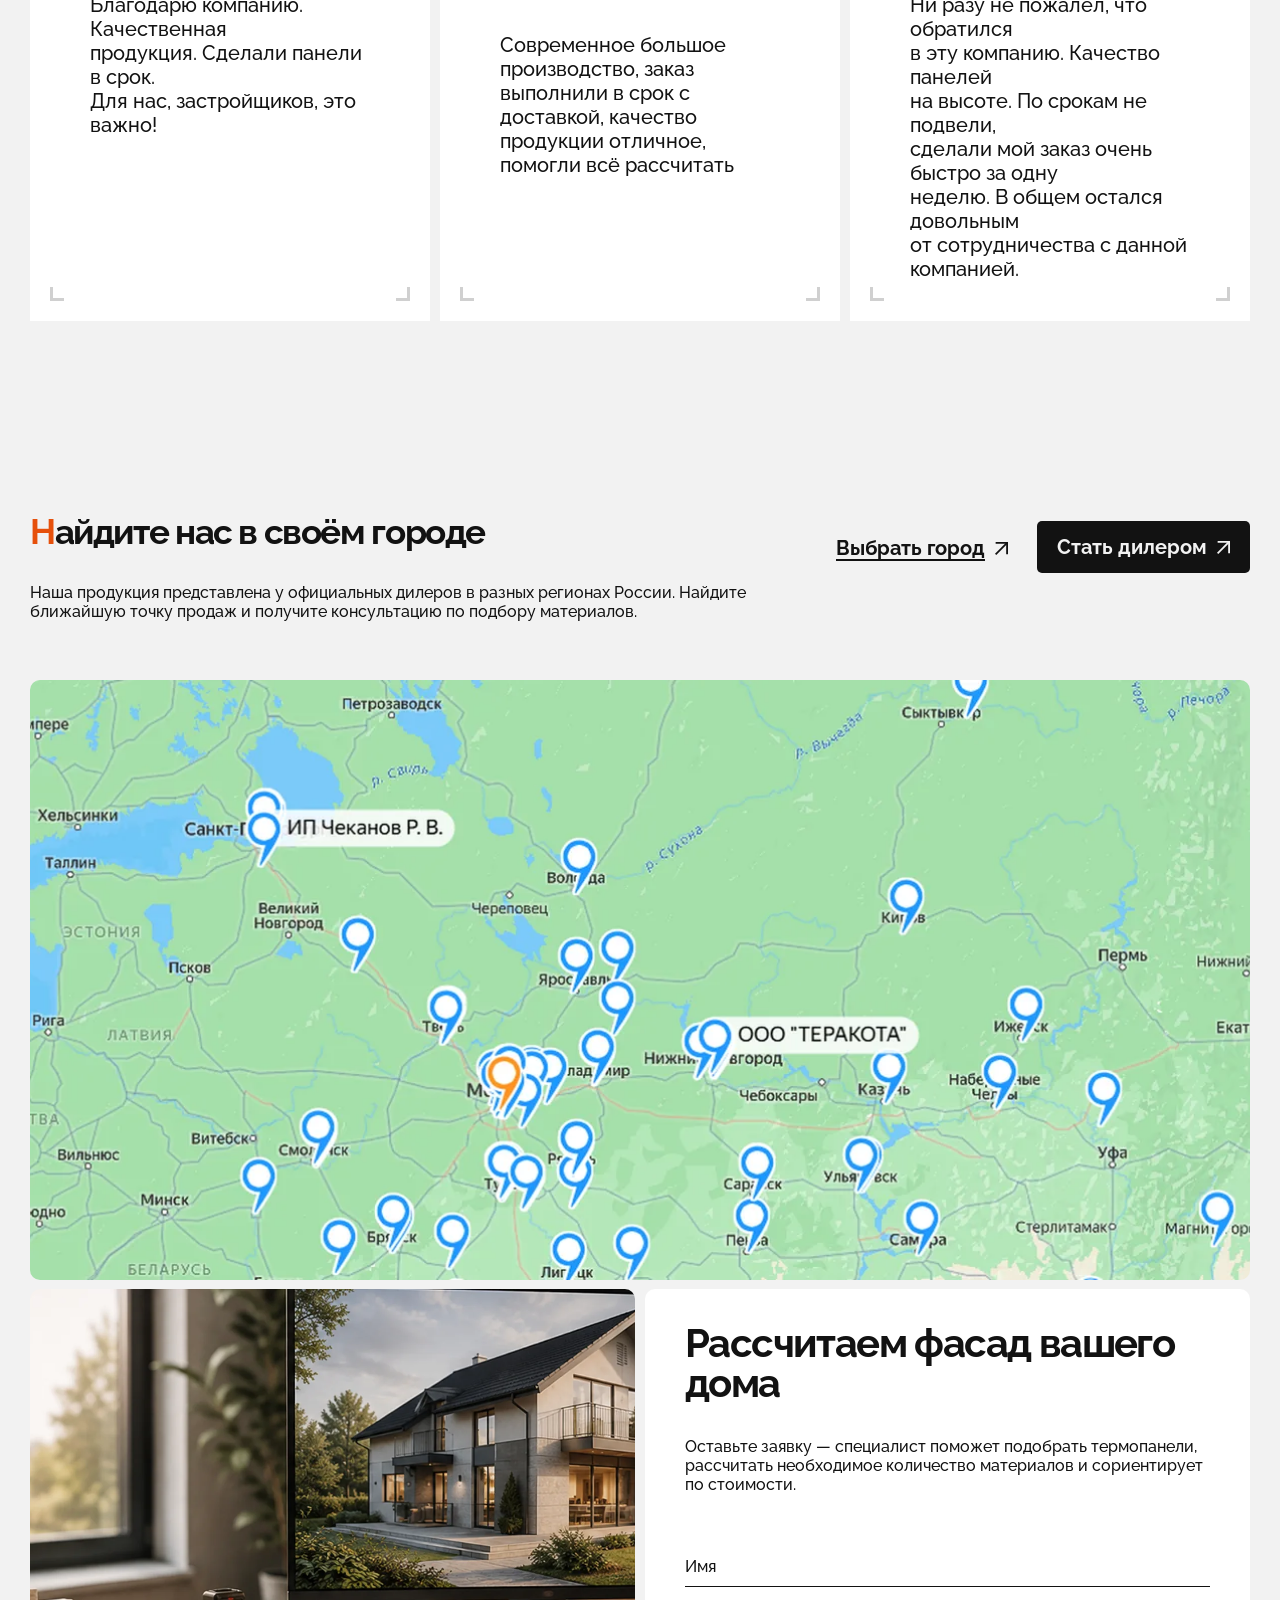
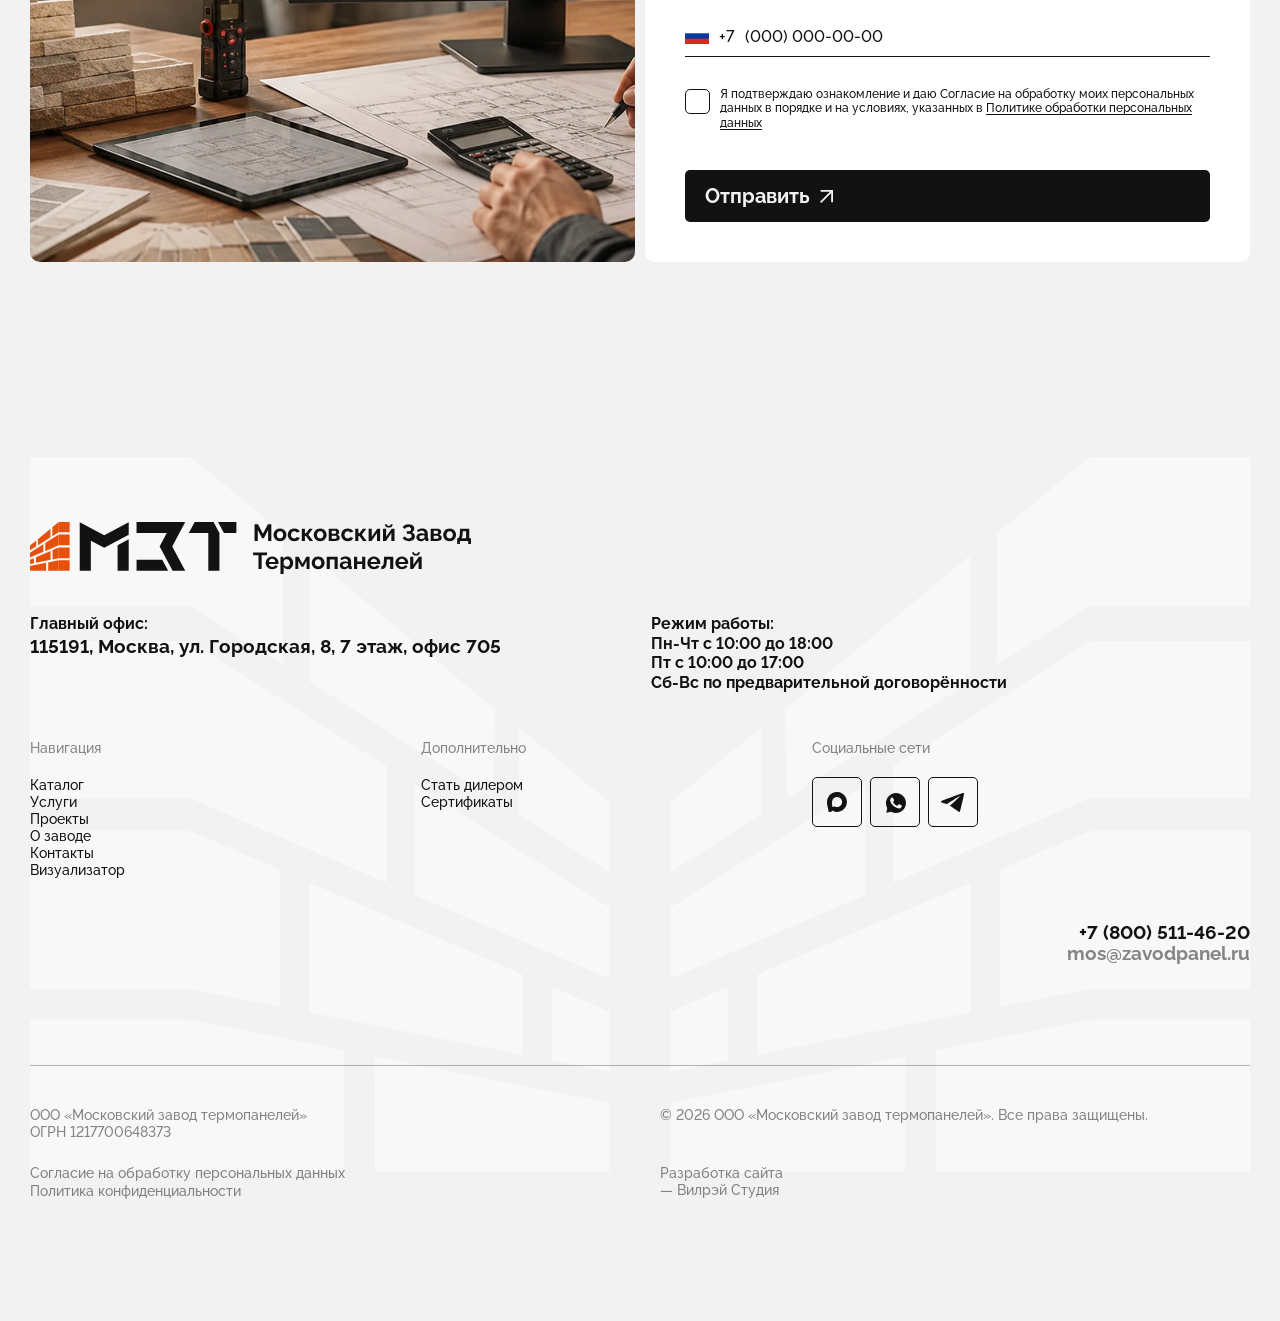
==== commit 5574b5c5: "Восстановлен аккордеон производства, добавлено наведение на плитки блока 6 Обработчик клика для акко" ====
--- a/docs/index.html
+++ b/docs/index.html
@@ -370,7 +370,16 @@
         <div class="why__card">
           <div class="why__card-top">
             <h3 class="why__title">Собственное производство</h3>
-            <img src="assets/icons/icon-factory.svg" alt="" width="58" height="58">
+            <svg class="why__icon" width="58" height="58" viewBox="0 0 58 58" fill="none" aria-hidden="true" focusable="false">
+            <rect x="30.3" y="30.3" width="27.7" height="12.6" fill="currentColor"/>
+            <rect x="0.0" y="-0.0" width="27.7" height="12.6" fill="currentColor"/>
+            <rect x="30.3" y="45.4" width="27.7" height="12.6" fill="currentColor"/>
+            <rect x="15.1" y="30.3" width="12.6" height="27.7" fill="currentColor"/>
+            <rect x="45.4" y="0.0" width="12.6" height="27.7" fill="currentColor"/>
+            <rect x="-0.0" y="30.3" width="12.6" height="27.7" fill="currentColor"/>
+            <rect x="30.3" y="0.0" width="12.6" height="27.7" fill="currentColor"/>
+            <rect x="0.0" y="15.1" width="27.7" height="12.6" fill="currentColor"/>
+          </svg>
           </div>
           <p class="why__text">Изготавливаем продукцию<br>на собственных<br>производственных мощностях.</p>
         </div>
@@ -379,7 +388,26 @@
           <div class="why__card-top">
             <!-- перенос из макета -->
             <h3 class="why__title">Контроль<br>качества</h3>
-            <img src="assets/icons/icon-quality.svg" alt="" width="58" height="58">
+            <svg class="why__icon" width="58" height="58" viewBox="0 0 58 58" fill="none" aria-hidden="true" focusable="false">
+            <rect x="39.9" y="10.0" width="18.3" height="8.3" fill="currentColor"/>
+            <rect x="39.9" y="-0.0" width="18.3" height="8.3" fill="currentColor"/>
+            <rect x="39.9" y="20.0" width="18.3" height="8.3" fill="currentColor"/>
+            <rect x="39.9" y="29.9" width="18.3" height="8.3" fill="currentColor"/>
+            <rect x="39.9" y="40.0" width="18.3" height="8.3" fill="currentColor"/>
+            <rect x="39.9" y="50.1" width="18.3" height="8.3" fill="currentColor"/>
+            <rect x="19.9" y="10.0" width="18.3" height="8.3" fill="currentColor"/>
+            <rect x="19.9" y="-0.0" width="18.3" height="8.3" fill="currentColor"/>
+            <rect x="19.9" y="20.0" width="18.3" height="8.3" fill="currentColor"/>
+            <rect x="19.9" y="29.9" width="18.3" height="8.3" fill="currentColor"/>
+            <rect x="19.9" y="40.0" width="18.3" height="8.3" fill="currentColor"/>
+            <rect x="19.9" y="50.1" width="18.3" height="8.3" fill="currentColor"/>
+            <rect x="0.0" y="10.0" width="18.3" height="8.3" fill="currentColor"/>
+            <rect x="0.0" y="-0.0" width="18.3" height="8.3" fill="currentColor"/>
+            <rect x="0.0" y="20.0" width="18.3" height="8.3" fill="currentColor"/>
+            <rect x="0.0" y="29.9" width="18.3" height="8.3" fill="currentColor"/>
+            <rect x="0.0" y="40.0" width="18.3" height="8.3" fill="currentColor"/>
+            <rect x="0.0" y="50.1" width="18.3" height="8.3" fill="currentColor"/>
+          </svg>
           </div>
           <p class="why__text">Каждая готовая панель проходит<br>проверку перед отправкой заказчику.</p>
         </div>
@@ -387,7 +415,14 @@
         <div class="why__card">
           <div class="why__card-top">
             <h3 class="why__title">Большой<br>выбор<br>отделки</h3>
-            <img src="assets/icons/icon-variety.svg" alt="" width="73" height="65">
+            <svg class="why__icon" width="73" height="65" viewBox="0 0 73 65" fill="none" aria-hidden="true" focusable="false">
+            <rect x="0.0" y="-0.0" width="35.5" height="13.3" fill="currentColor"/>
+            <rect x="37.2" y="-0.0" width="35.5" height="13.3" fill="currentColor"/>
+            <rect x="22.2" y="15.0" width="35.5" height="13.3" fill="currentColor"/>
+            <rect x="7.3" y="29.9" width="35.5" height="13.3" fill="currentColor"/>
+            <rect x="59.4" y="15.0" width="13.3" height="35.5" fill="currentColor"/>
+            <rect x="44.5" y="29.9" width="13.3" height="35.5" fill="currentColor"/>
+          </svg>
           </div>
           <p class="why__text">Работаем с различными<br>коллекциями клинкерной плитки,<br>камня и декоративных покрытий.</p>
         </div>
--- a/docs/css/sections.css
+++ b/docs/css/sections.css
@@ -591,7 +591,17 @@
   text-align: left;
   border: none;
   font-family: inherit;
-}
+  transition: background var(--dur) var(--ease), color var(--dur) var(--ease);
+}
+
+/* Три обычные плитки: состояние Hover из макета — фон становится оранжевым,
+   заголовок и текст белыми (оба просто наследуют color, своего не задают),
+   значок тёмным. Плитку-кнопку это не касается, у неё свой hover ниже. */
+.why__card:not(.why__card--action):hover {
+  background: var(--mzt-accent);
+  color: var(--mzt-white);
+}
+.why__card:not(.why__card--action):hover .why__icon { color: var(--mzt-ink); }
 
 /* заголовок 295 и значок стоят вплотную: 295 + 58 = 353 = 433 − 80 */
 .why__card-top {
@@ -601,6 +611,12 @@
   gap: 0;
 }
 .why__card-top img { flex: 0 0 auto; }
+
+.why__icon {
+  flex: 0 0 auto;
+  color: var(--mzt-accent);
+  transition: color var(--dur) var(--ease);
+}
 
 /* 40px / вес 700 / интервал 100% / трекинг −4% */
 .why__title {
@@ -926,12 +942,15 @@
 .rev__marks::before { bottom: 20px; left: 20px;  border-bottom-width: 3px; border-left-width: 3px;  }
 .rev__marks::after  { bottom: 20px; right: 20px; border-bottom-width: 3px; border-right-width: 3px; }
 
-@media (max-width: 1500px) {
+/* Три карточки держатся вплоть до 900px: на типичных ноутбучных экранах
+   (1280-1440) переход на 2 в ряд был не нужен и делал блок вдвое выше —
+   третья карточка просто падала во вторую строку. */
+@media (max-width: 900px) {
   .reviews__grid { grid-template-columns: repeat(2, 1fr); }
   .rev__text br { display: none; }
 }
 
-@media (max-width: 1000px) {
+@media (max-width: 640px) {
   .reviews__grid { grid-template-columns: 1fr; }
   .reviews__head { flex-wrap: wrap; gap: 24px; }
   .rev { min-height: 0; }
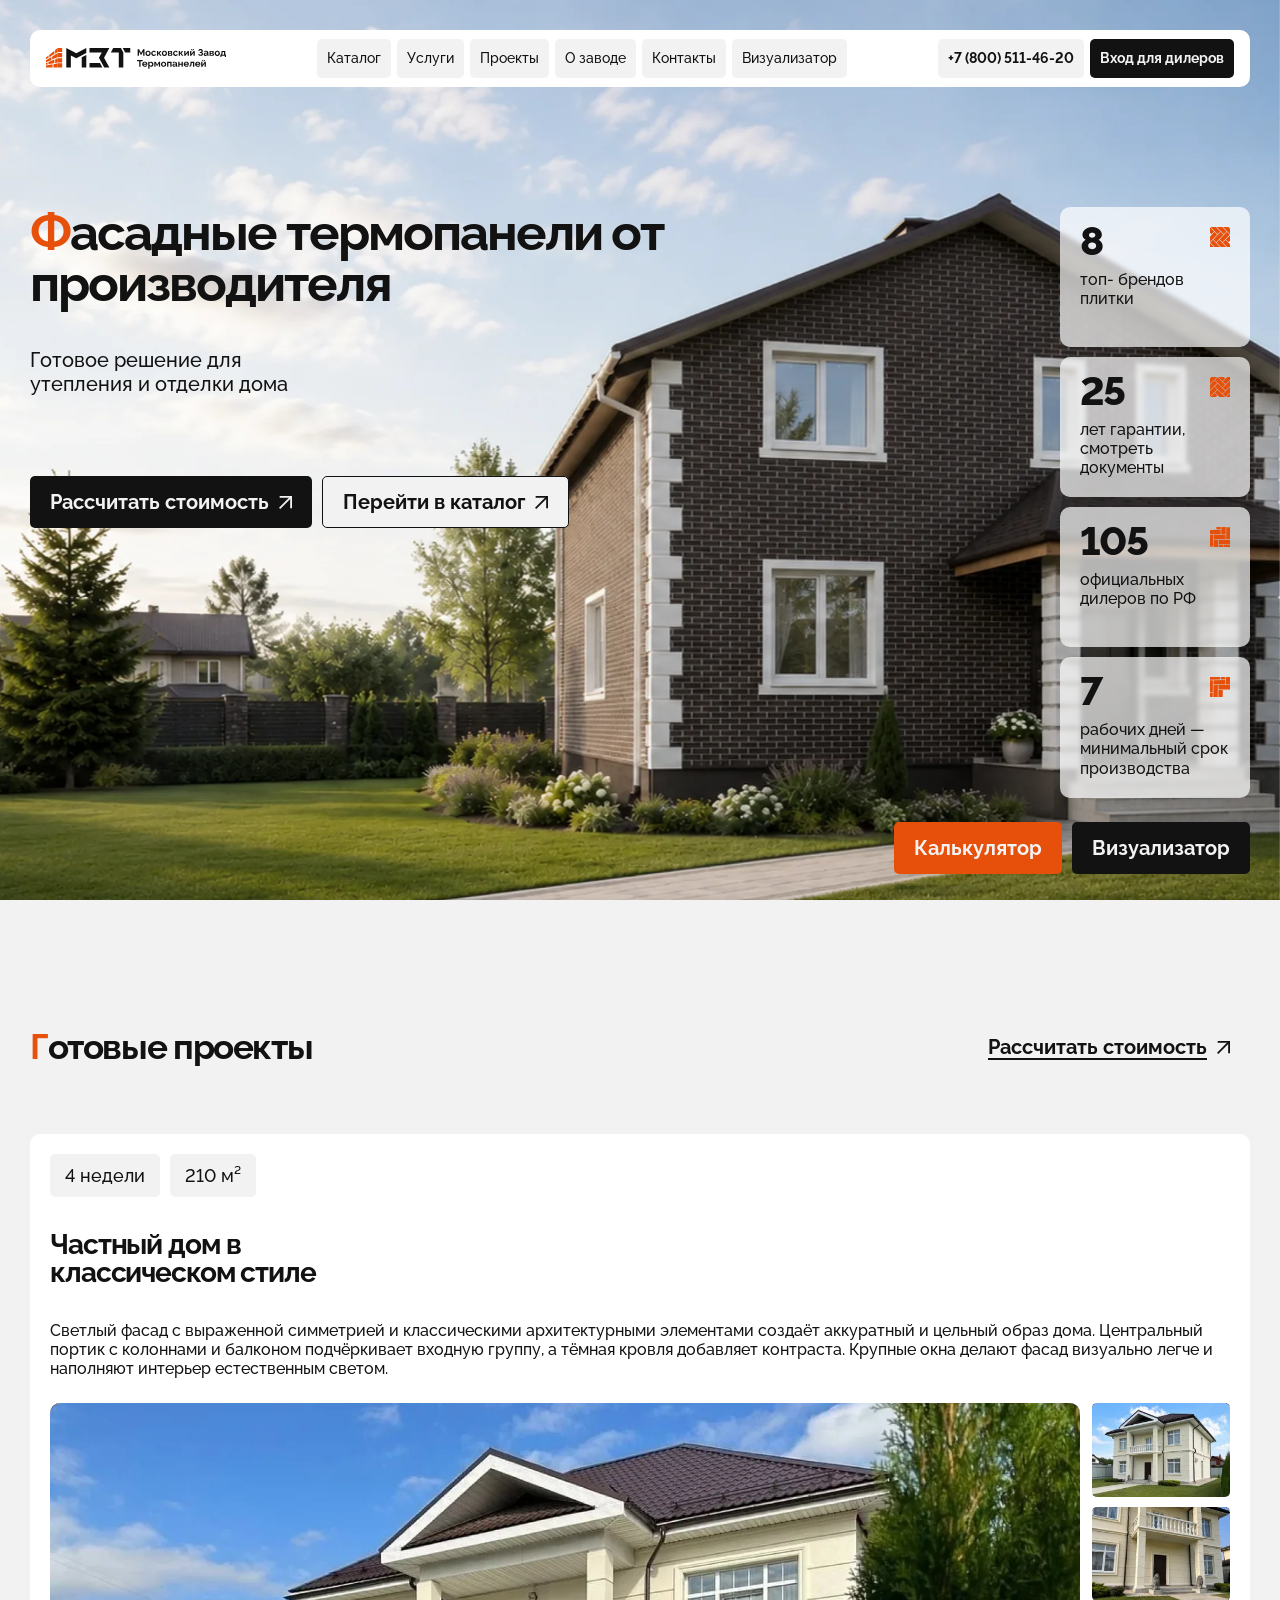
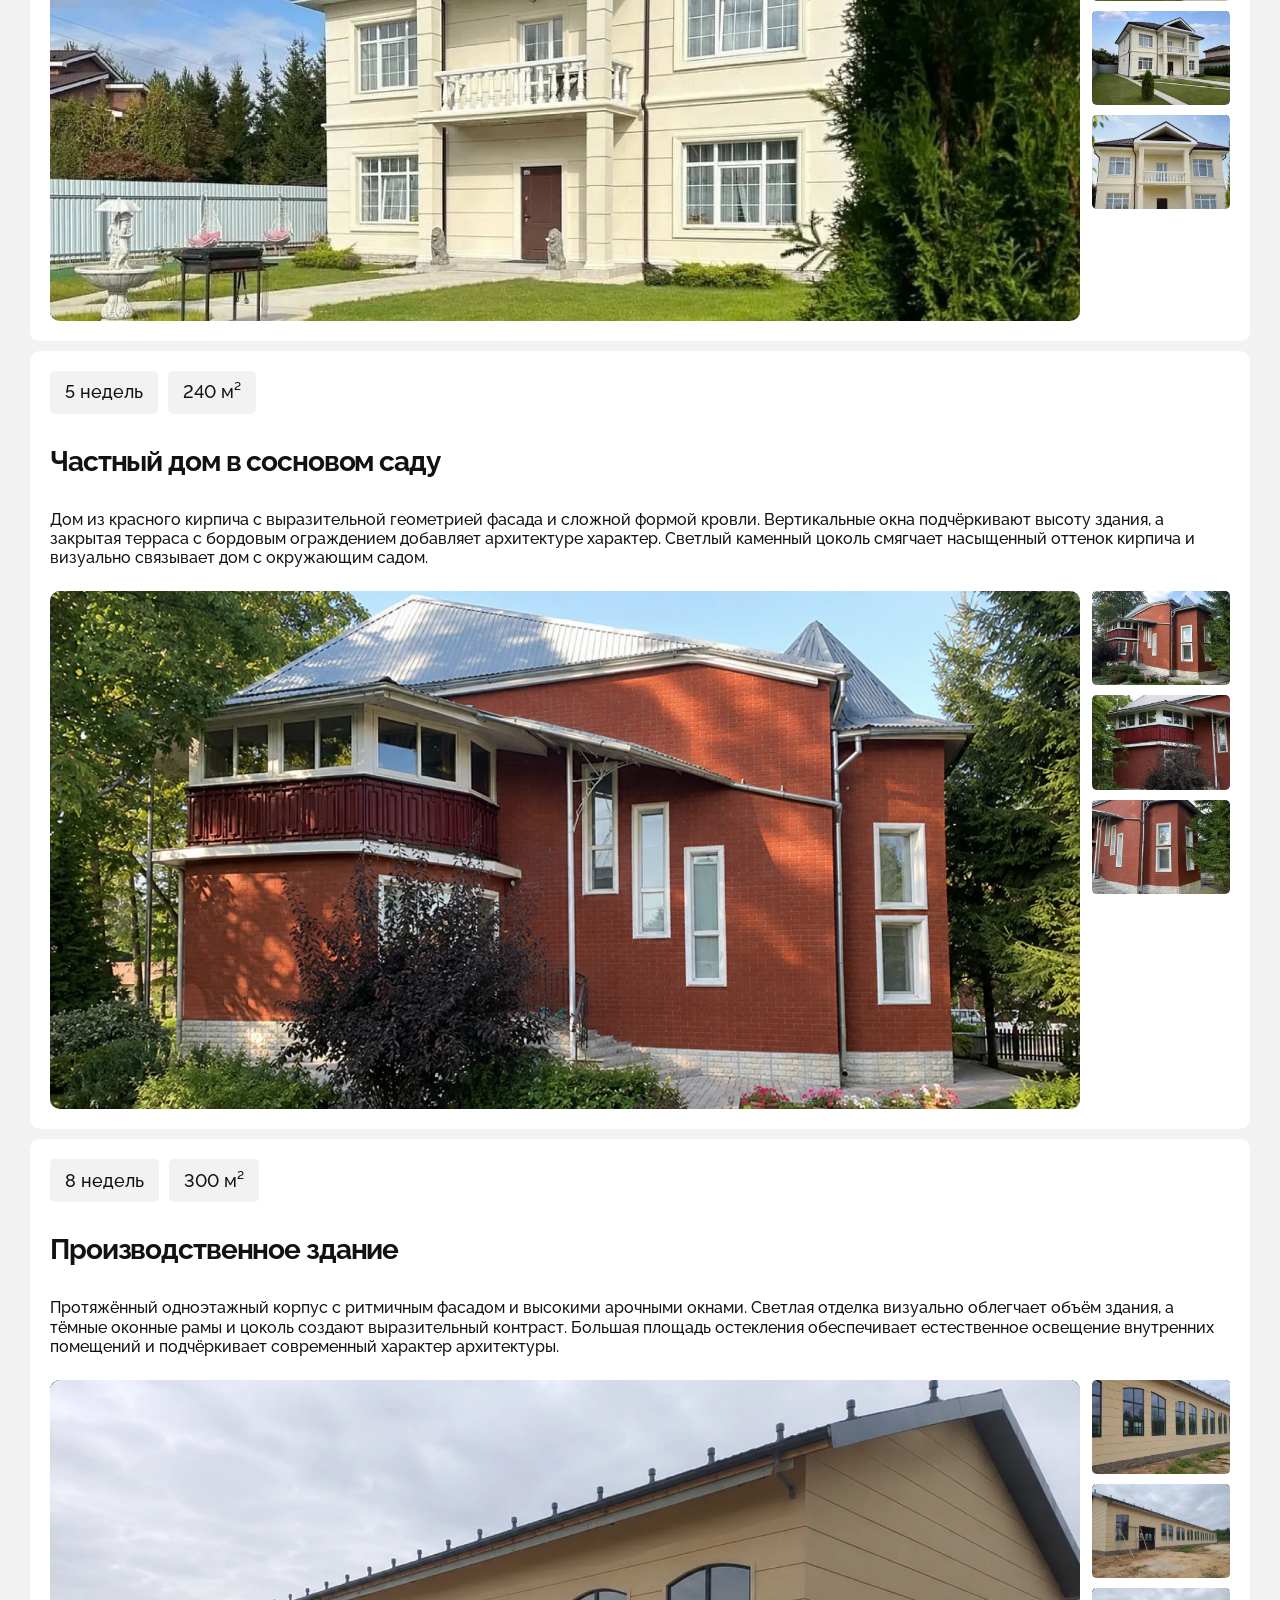
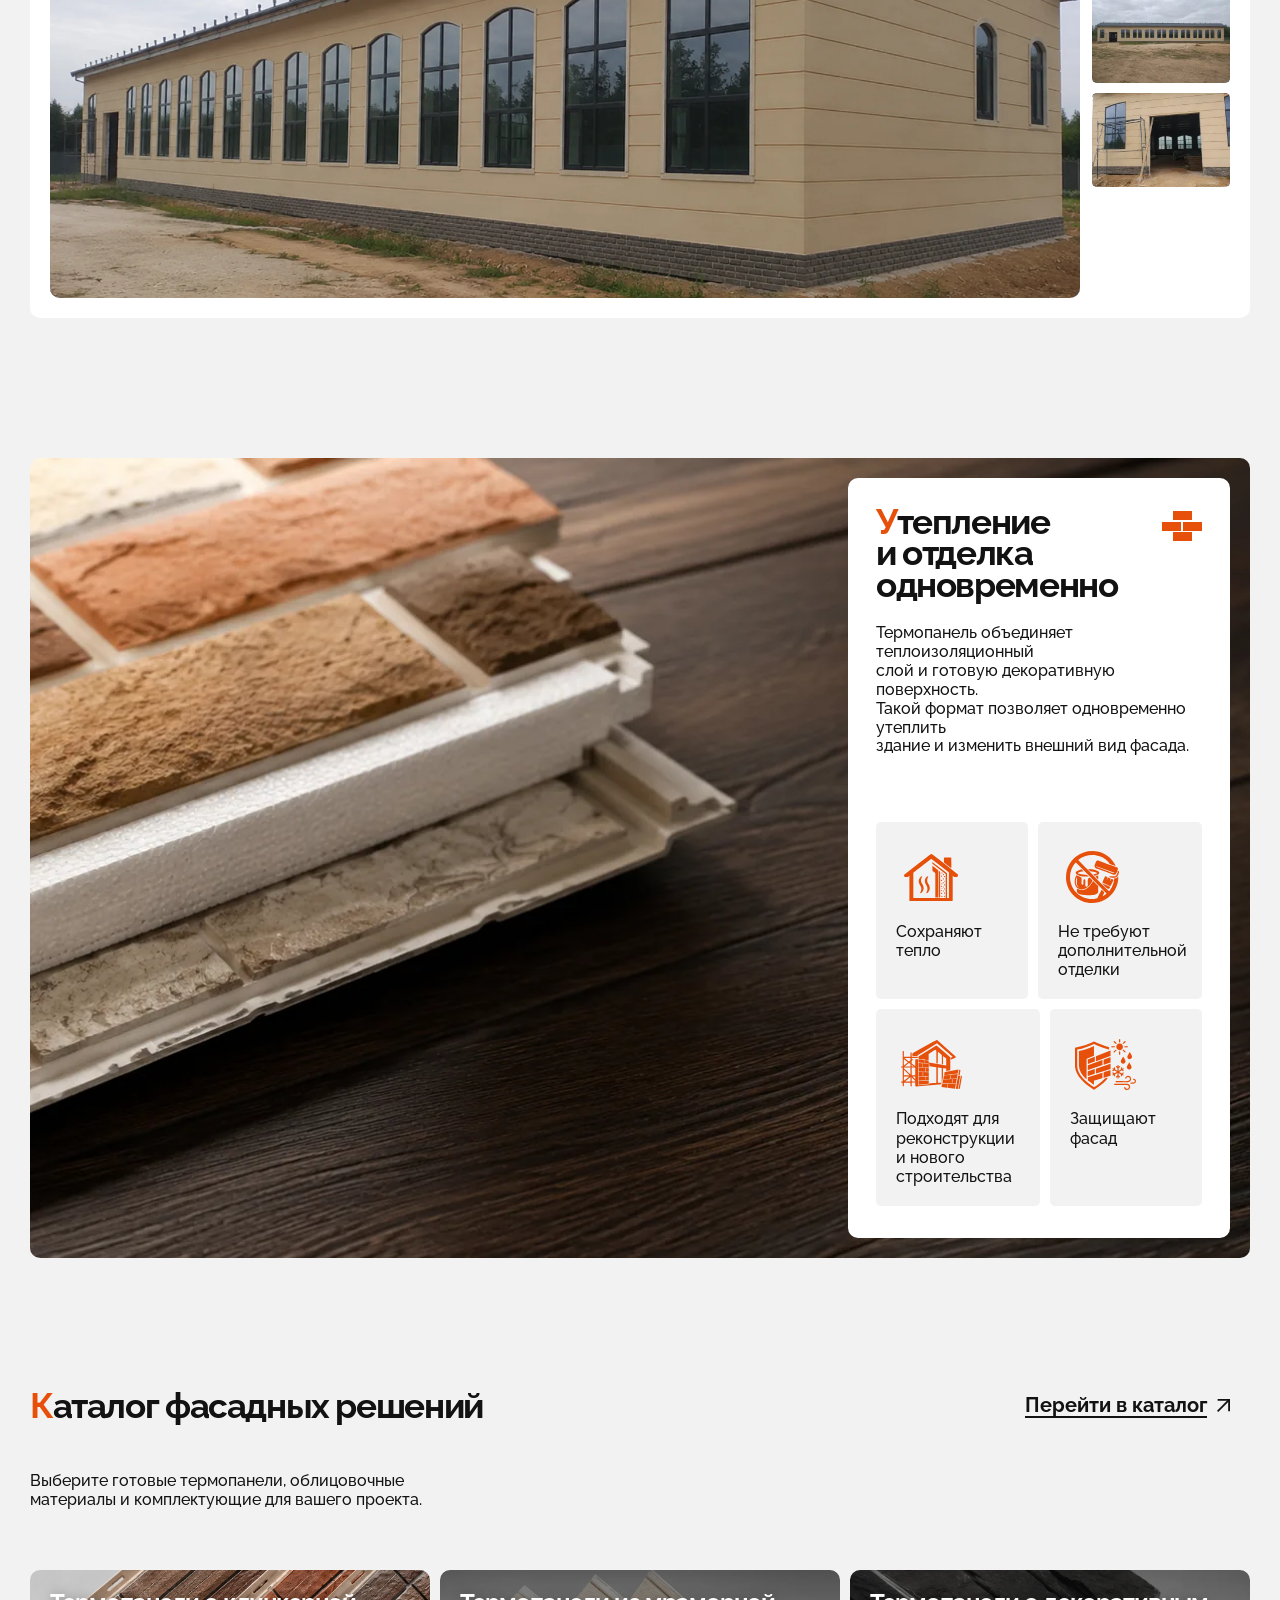
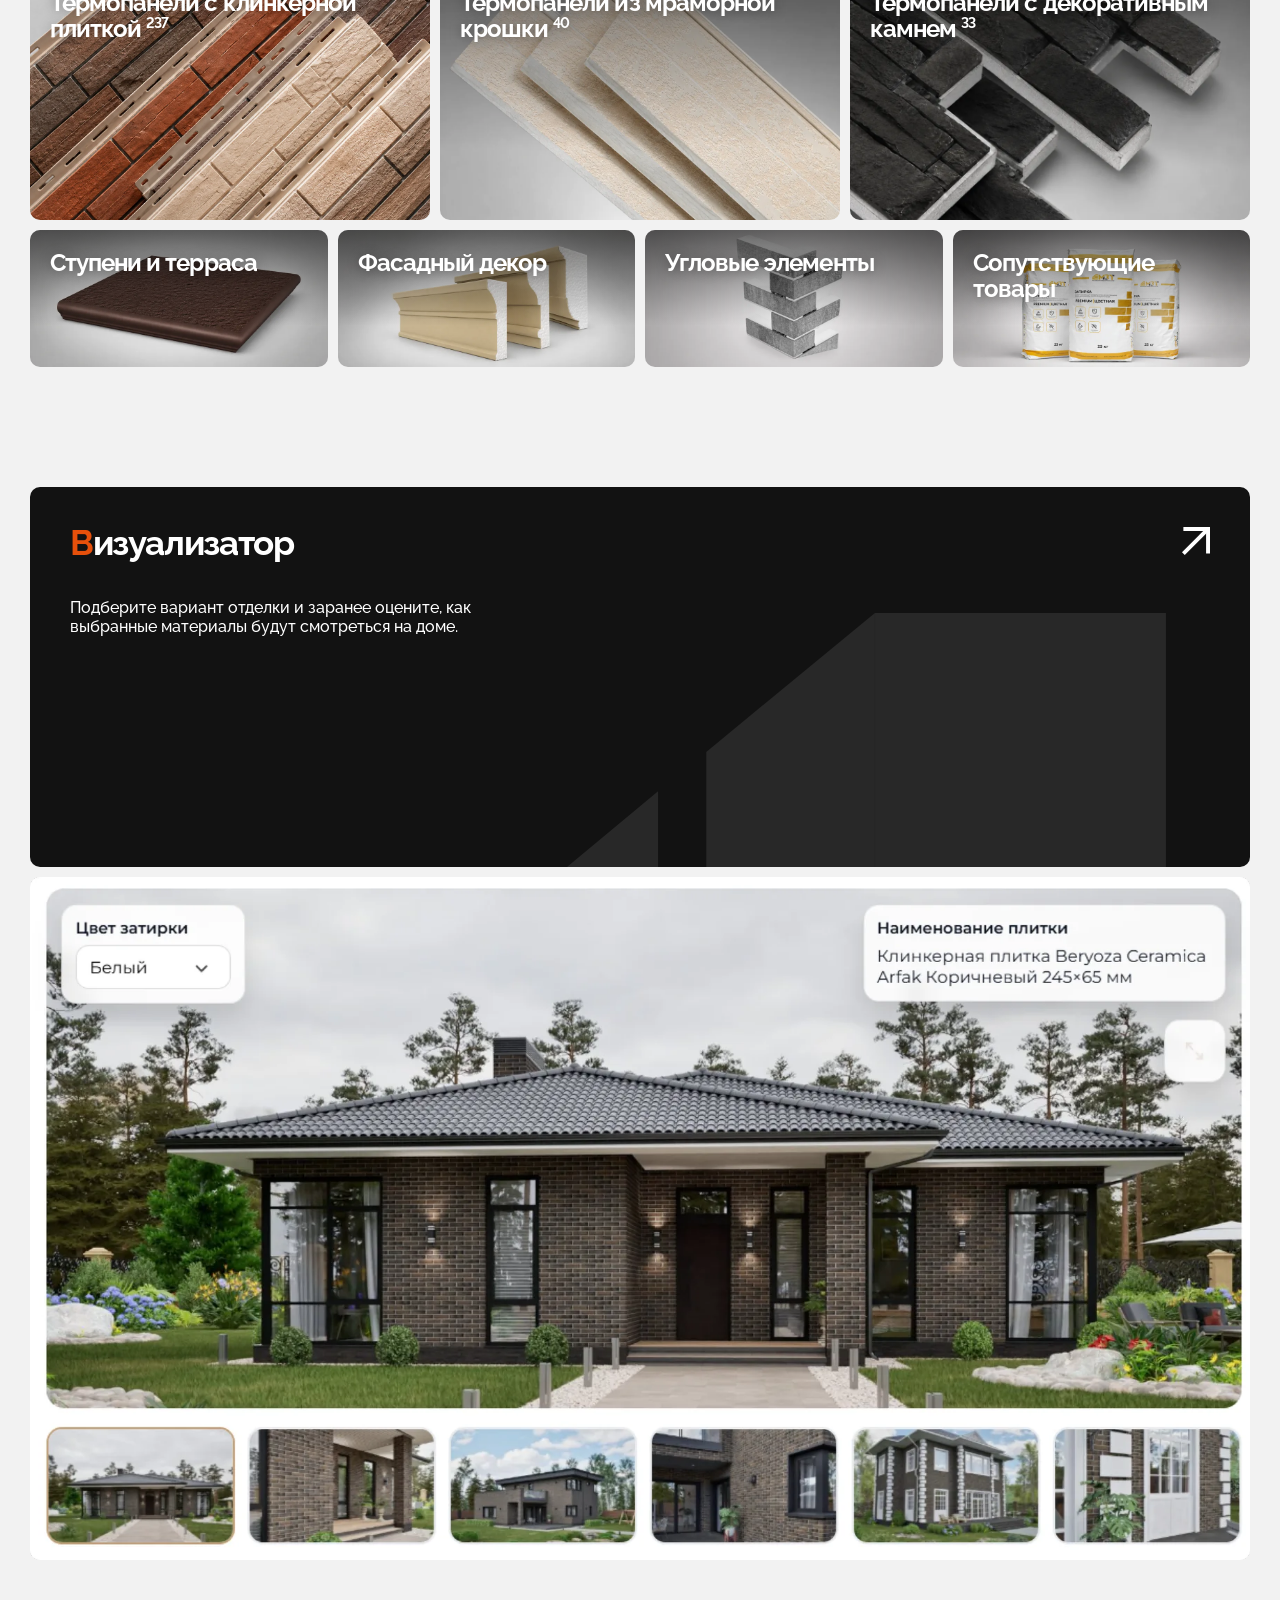
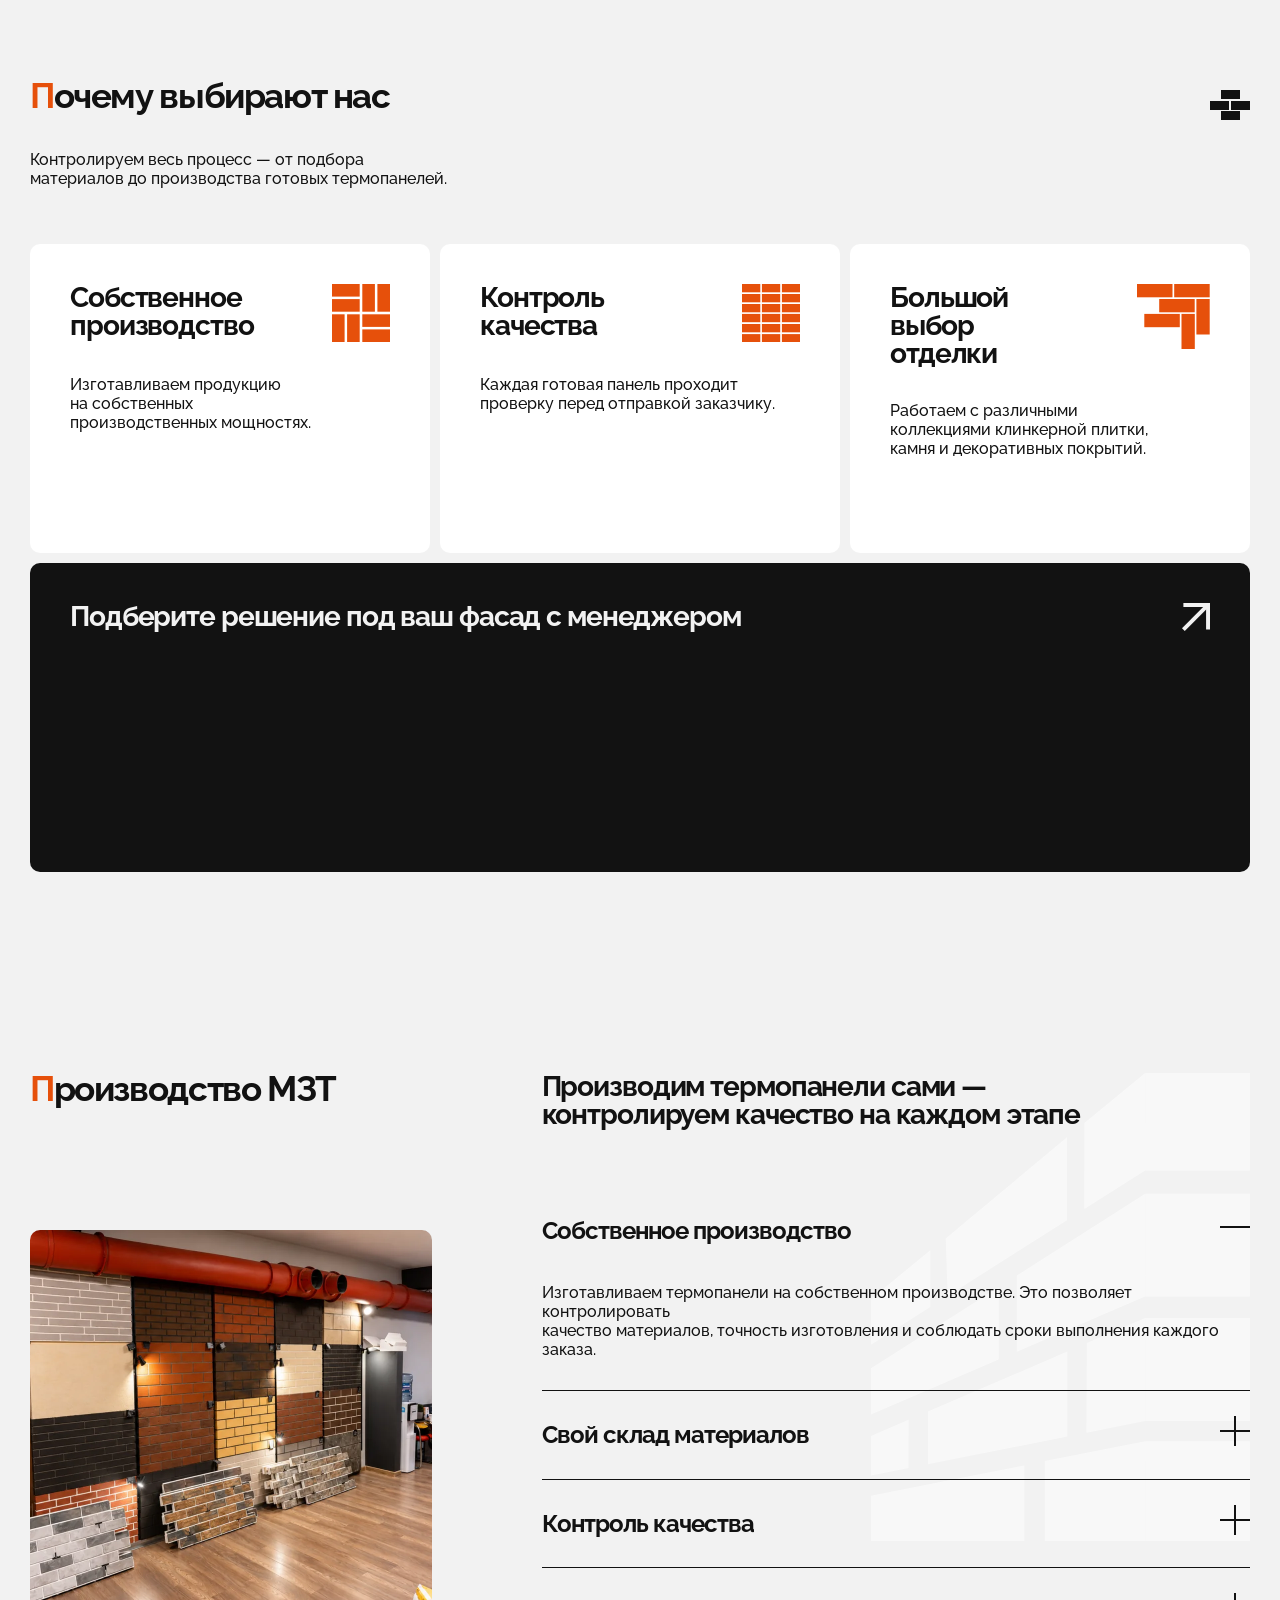
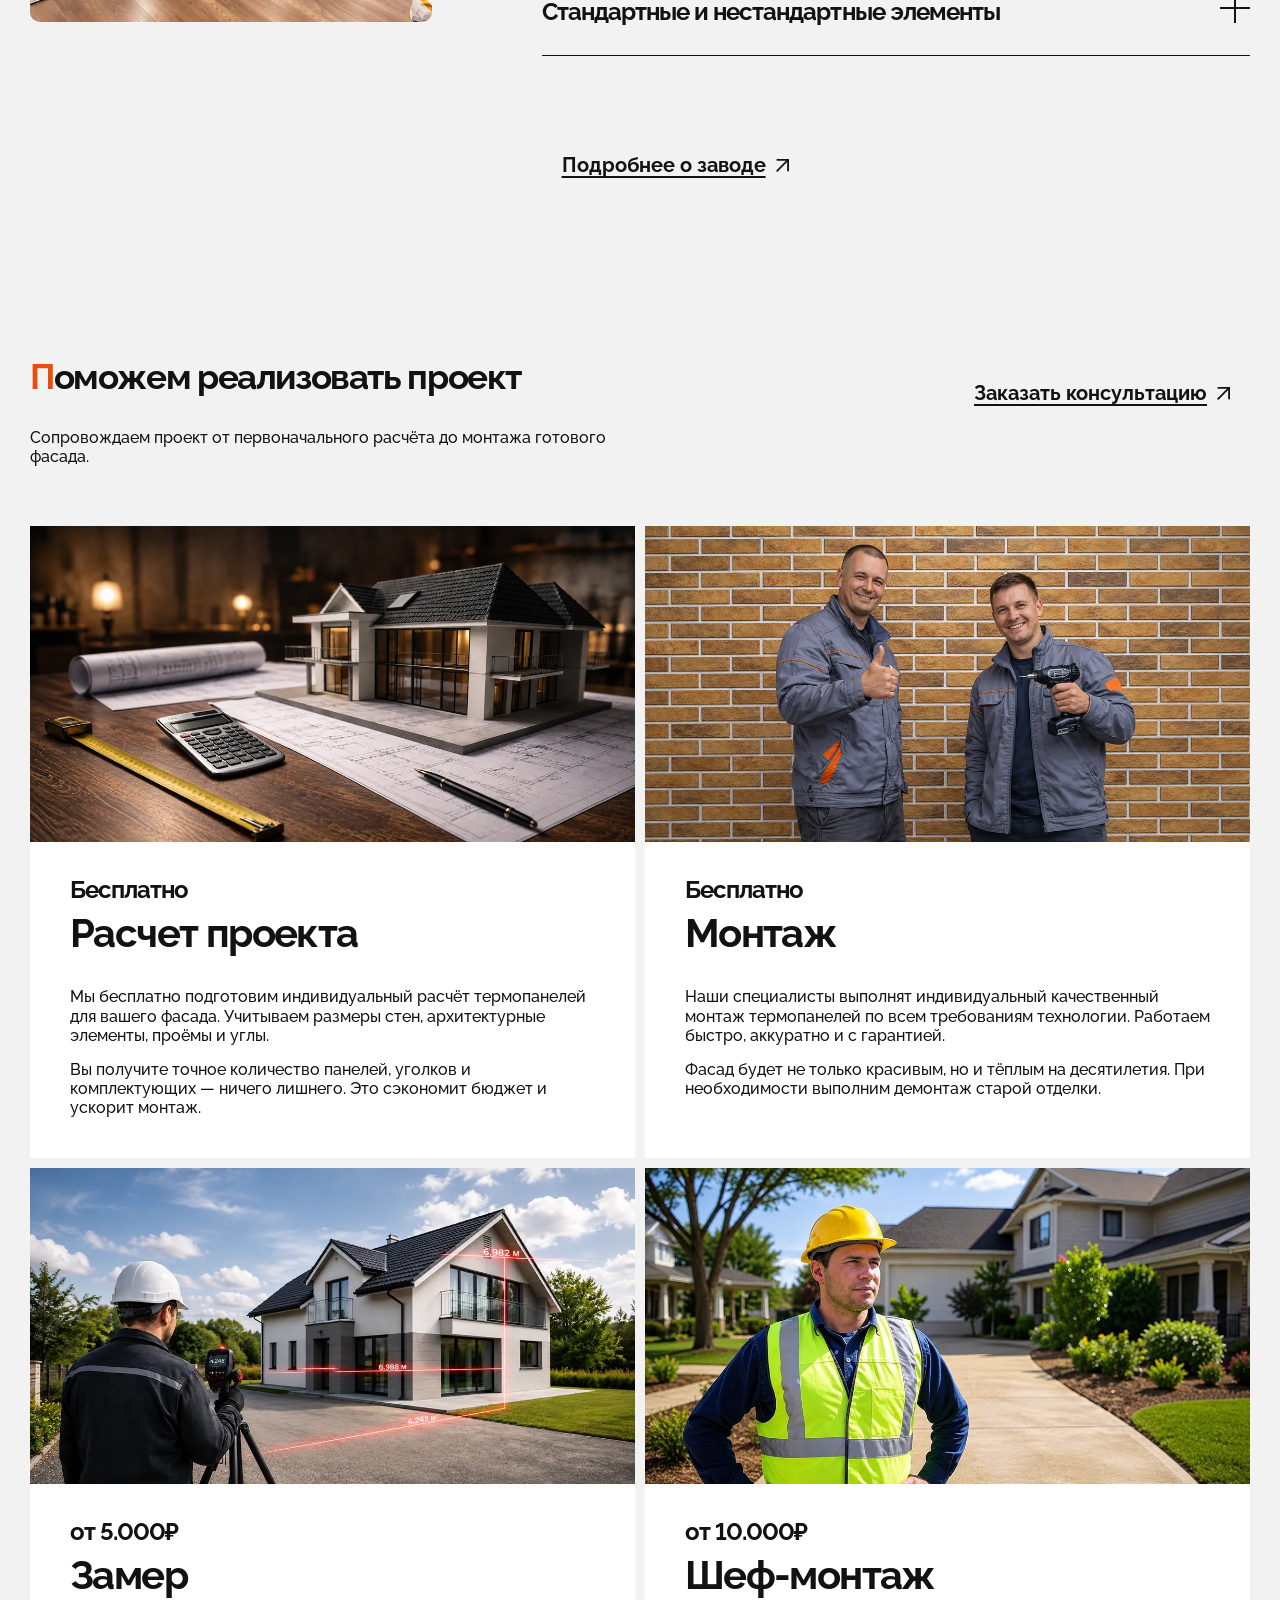
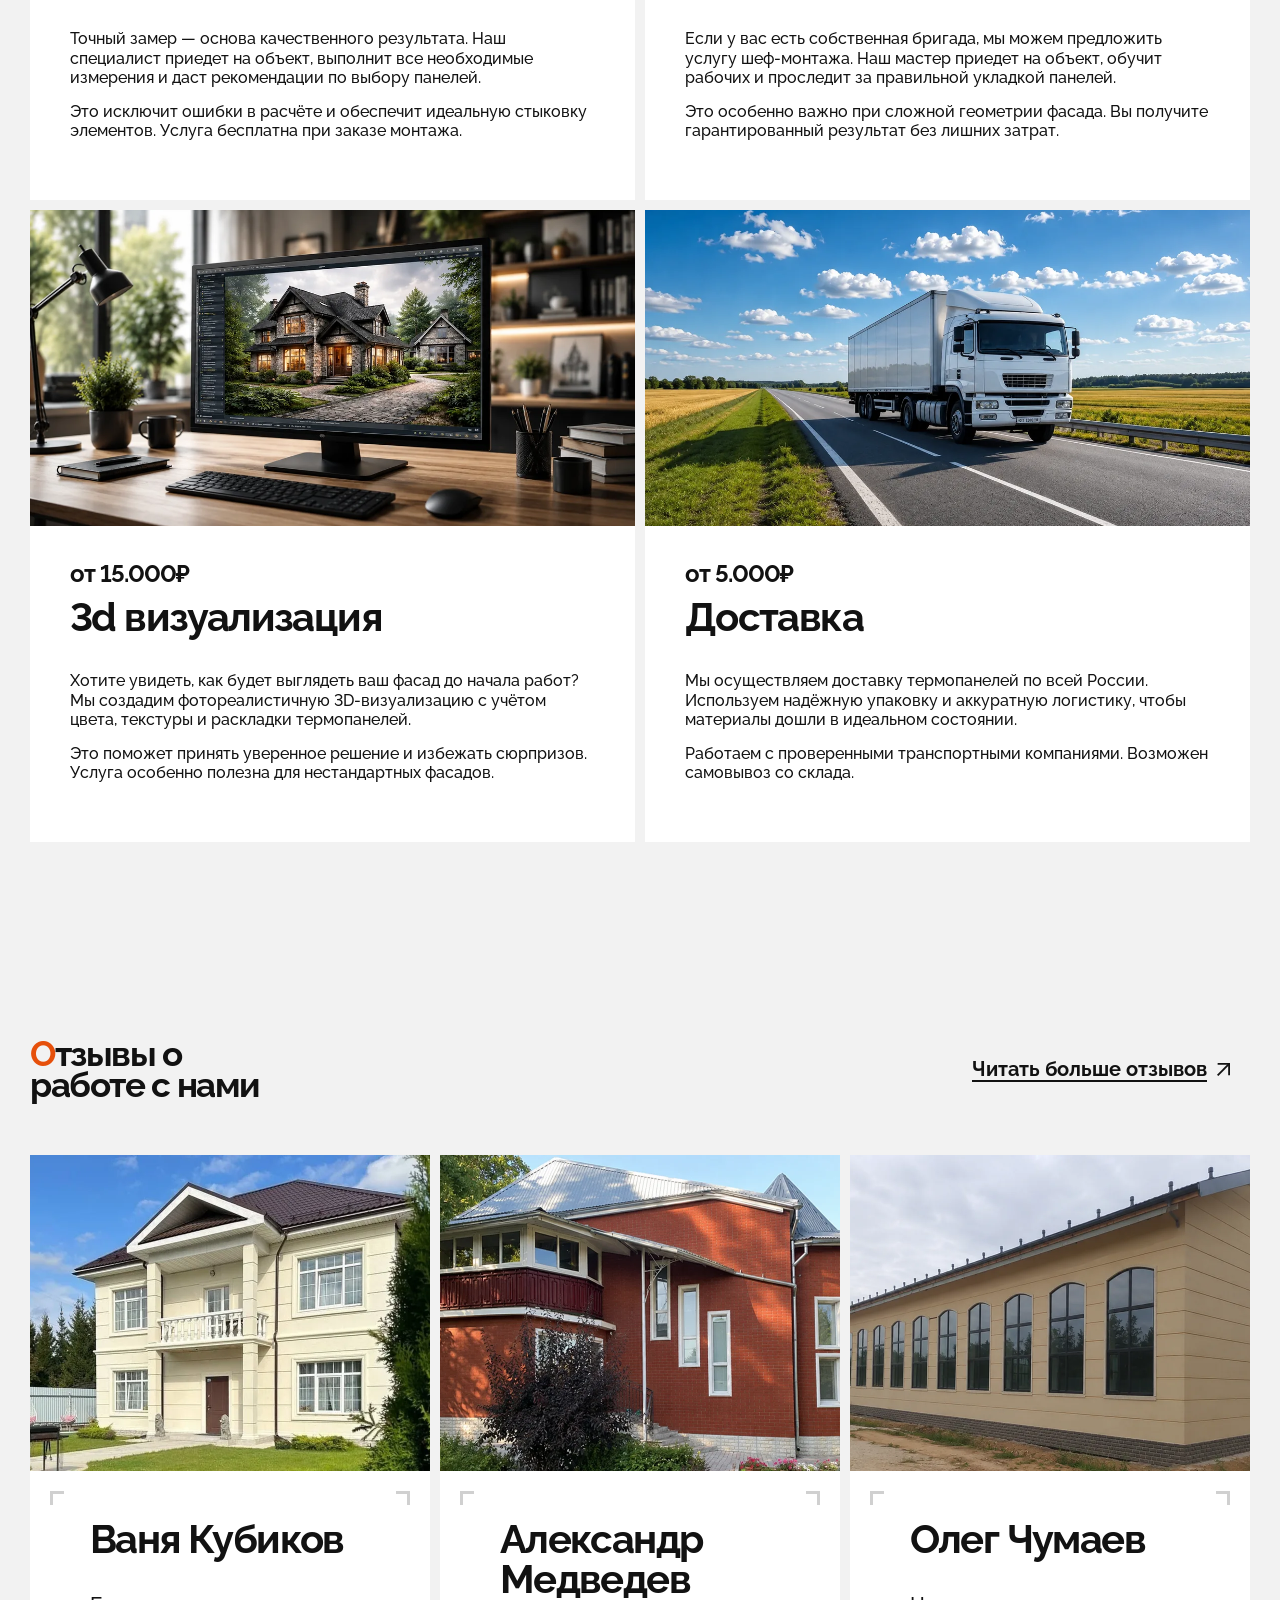
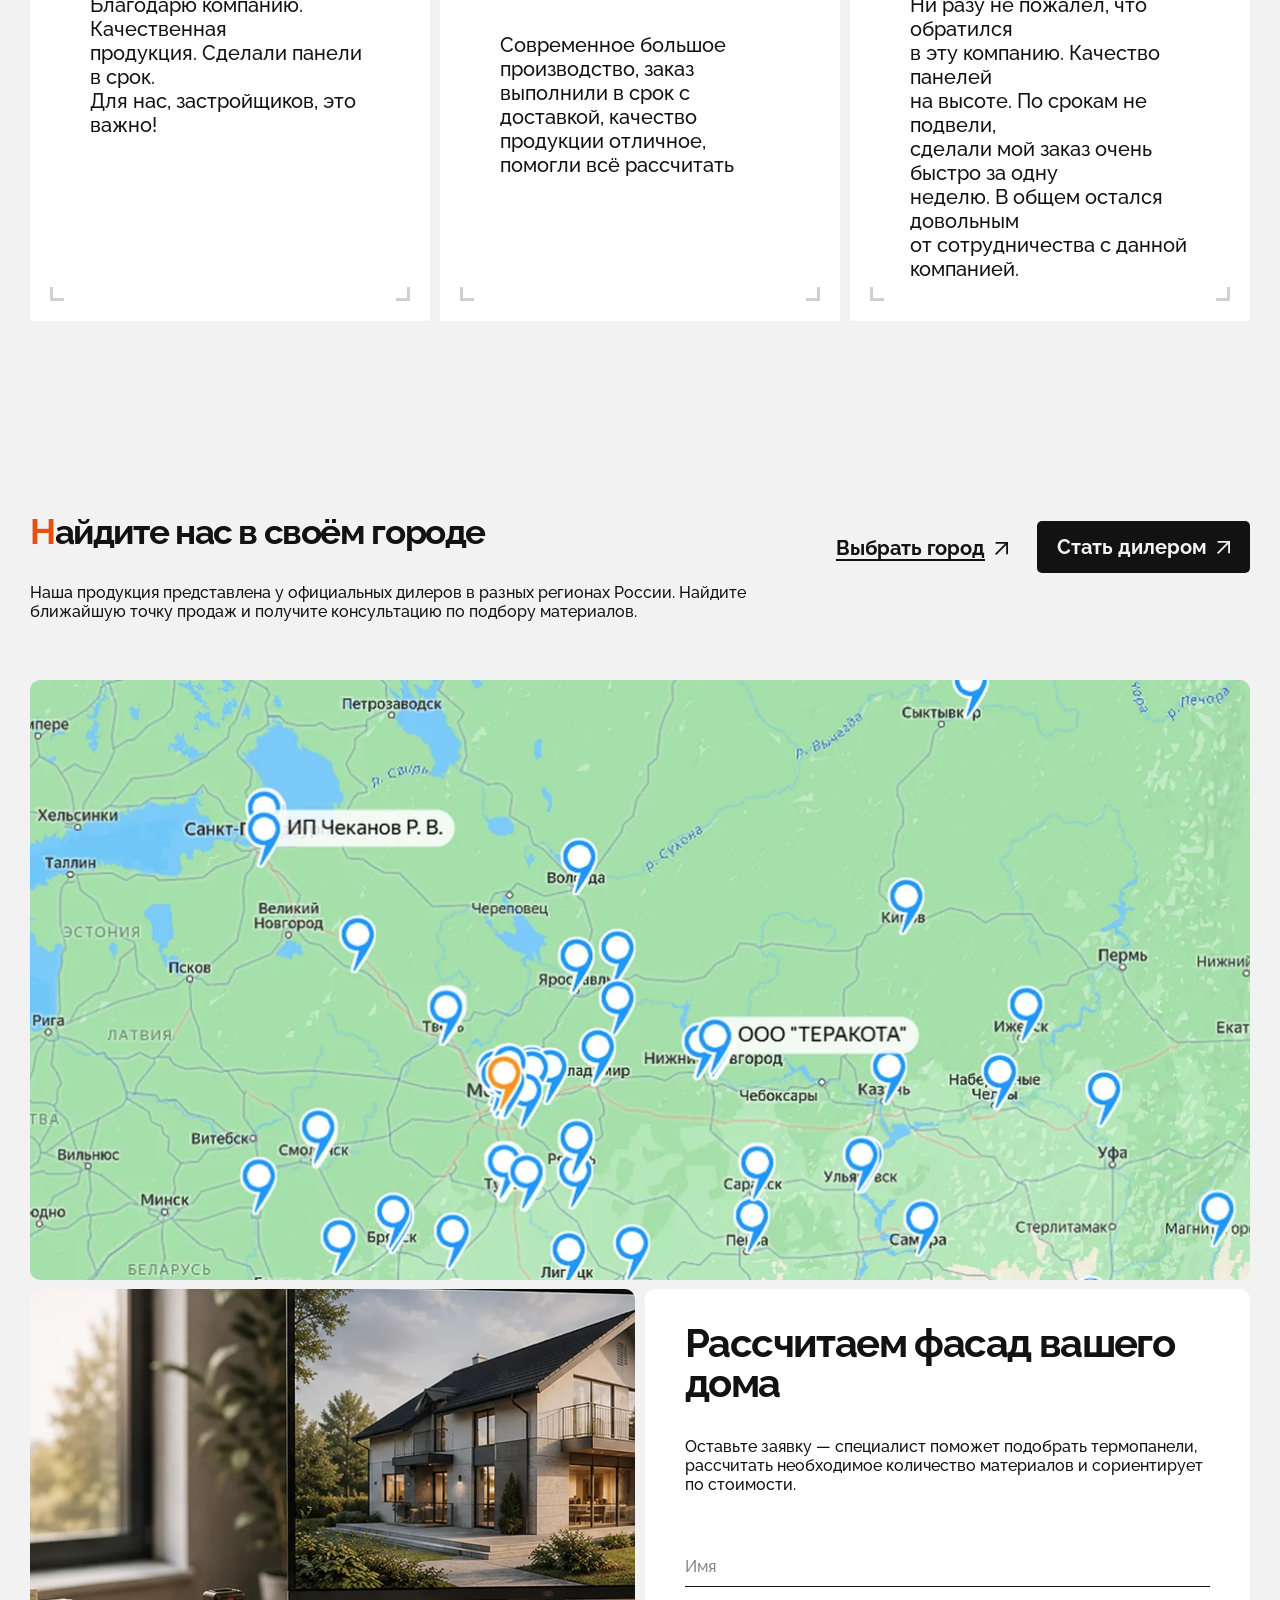
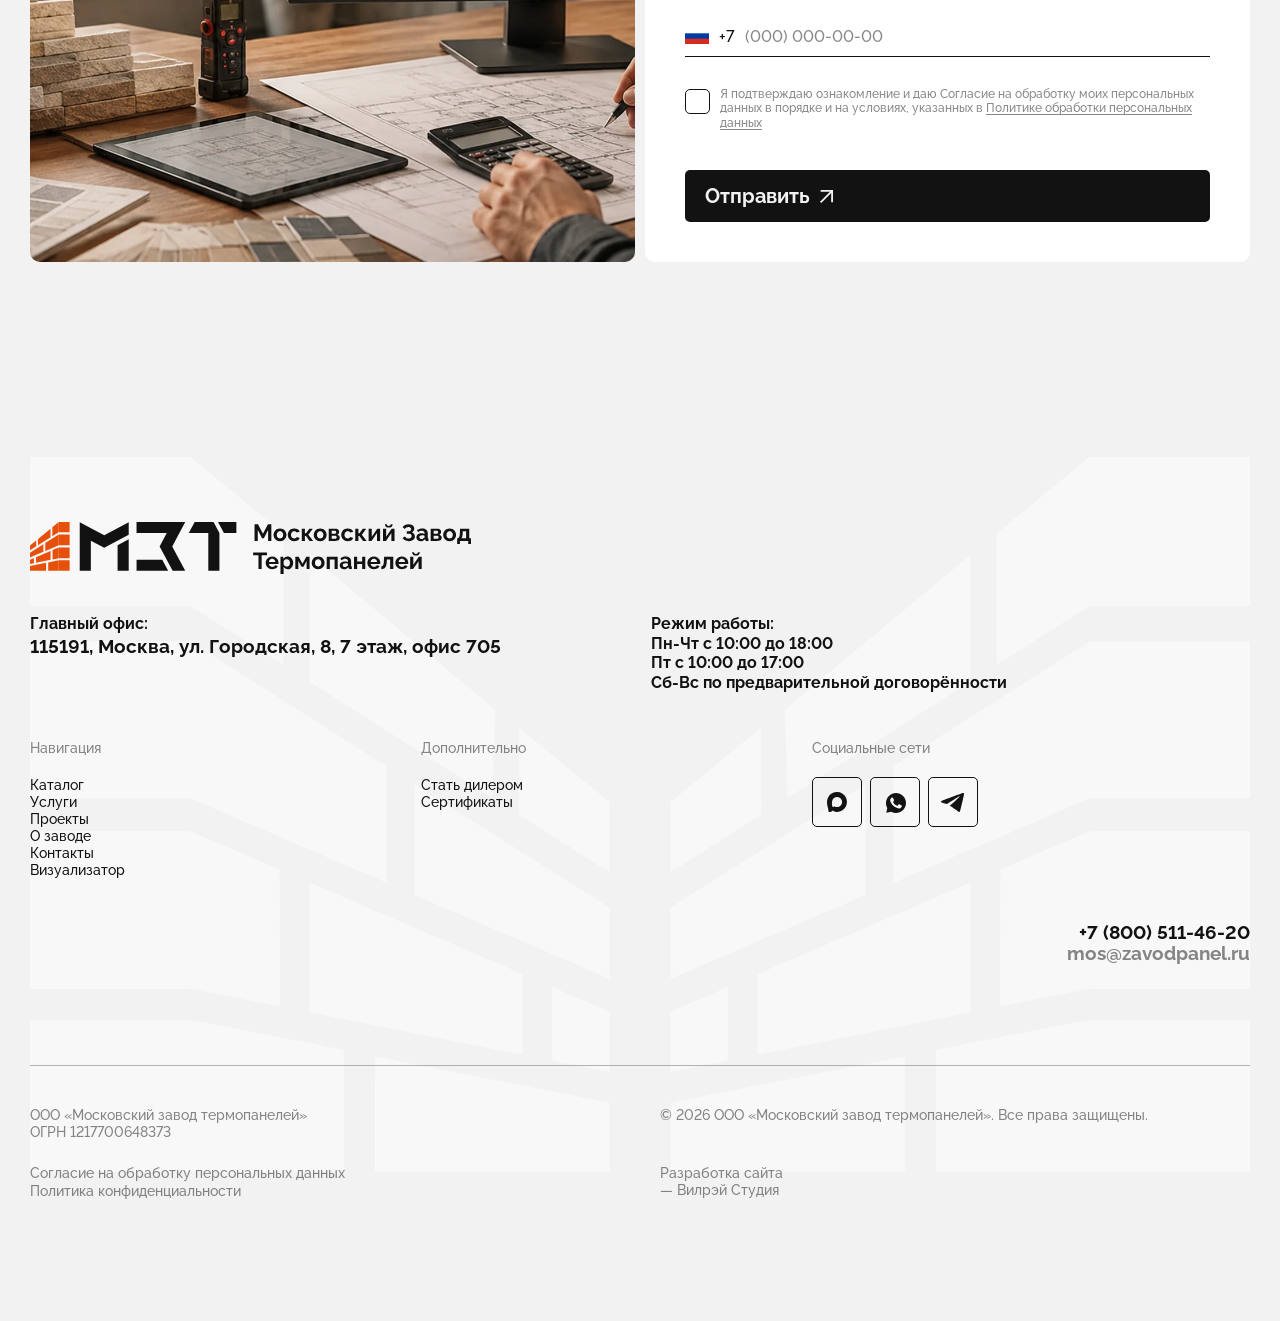
==== commit d022ea9d: "Исправлен viewport meta и непрозрачность текста в форме заявки <meta name="viewport" content="width=" ====
--- a/docs/index.html
+++ b/docs/index.html
@@ -2,7 +2,7 @@
 <html lang="ru">
 <head>
 <meta charset="utf-8">
-<meta name="viewport" content="width=1280">
+<meta name="viewport" content="width=device-width, initial-scale=1">
 <title>Фасадные термопанели от производителя — Московский Завод Термопанелей</title>
 <meta name="description" content="Готовое решение для утепления и отделки дома. Собственное производство фасадных термопанелей, 105 официальных дилеров по РФ, гарантия 25 лет.">
 <link rel="stylesheet" href="css/fonts.css">
--- a/docs/css/sections.css
+++ b/docs/css/sections.css
@@ -1105,7 +1105,10 @@
   background: none;
   padding: 0;
 }
-.field__input::placeholder { color: var(--mzt-ink); opacity: 1; }
+/* В макете подсказка в поле и текст согласия — не чёрные, а приглушённые
+   на 50% (opacity узла в Figma, не подобрано на глаз). Раньше стояла
+   полная непрозрачность — эти строки читались темнее, чем в макете. */
+.field__input::placeholder { color: var(--mzt-ink); opacity: .5; }
 .field__input:focus { outline: none; }
 .field:focus-within { border-bottom-color: var(--mzt-accent); }
 /* при работе с клавиатуры одной линии под полем мало — показываем обводку */
@@ -1146,6 +1149,7 @@
   font-size: 12px;
   font-weight: var(--mzt-fw-medium);
   line-height: 1.2;
+  opacity: .5;   /* в макете весь блок согласия приглушён, включая ссылку */
 }
 .consent__text a { color: inherit; text-decoration: underline; text-underline-offset: 2px; }
 
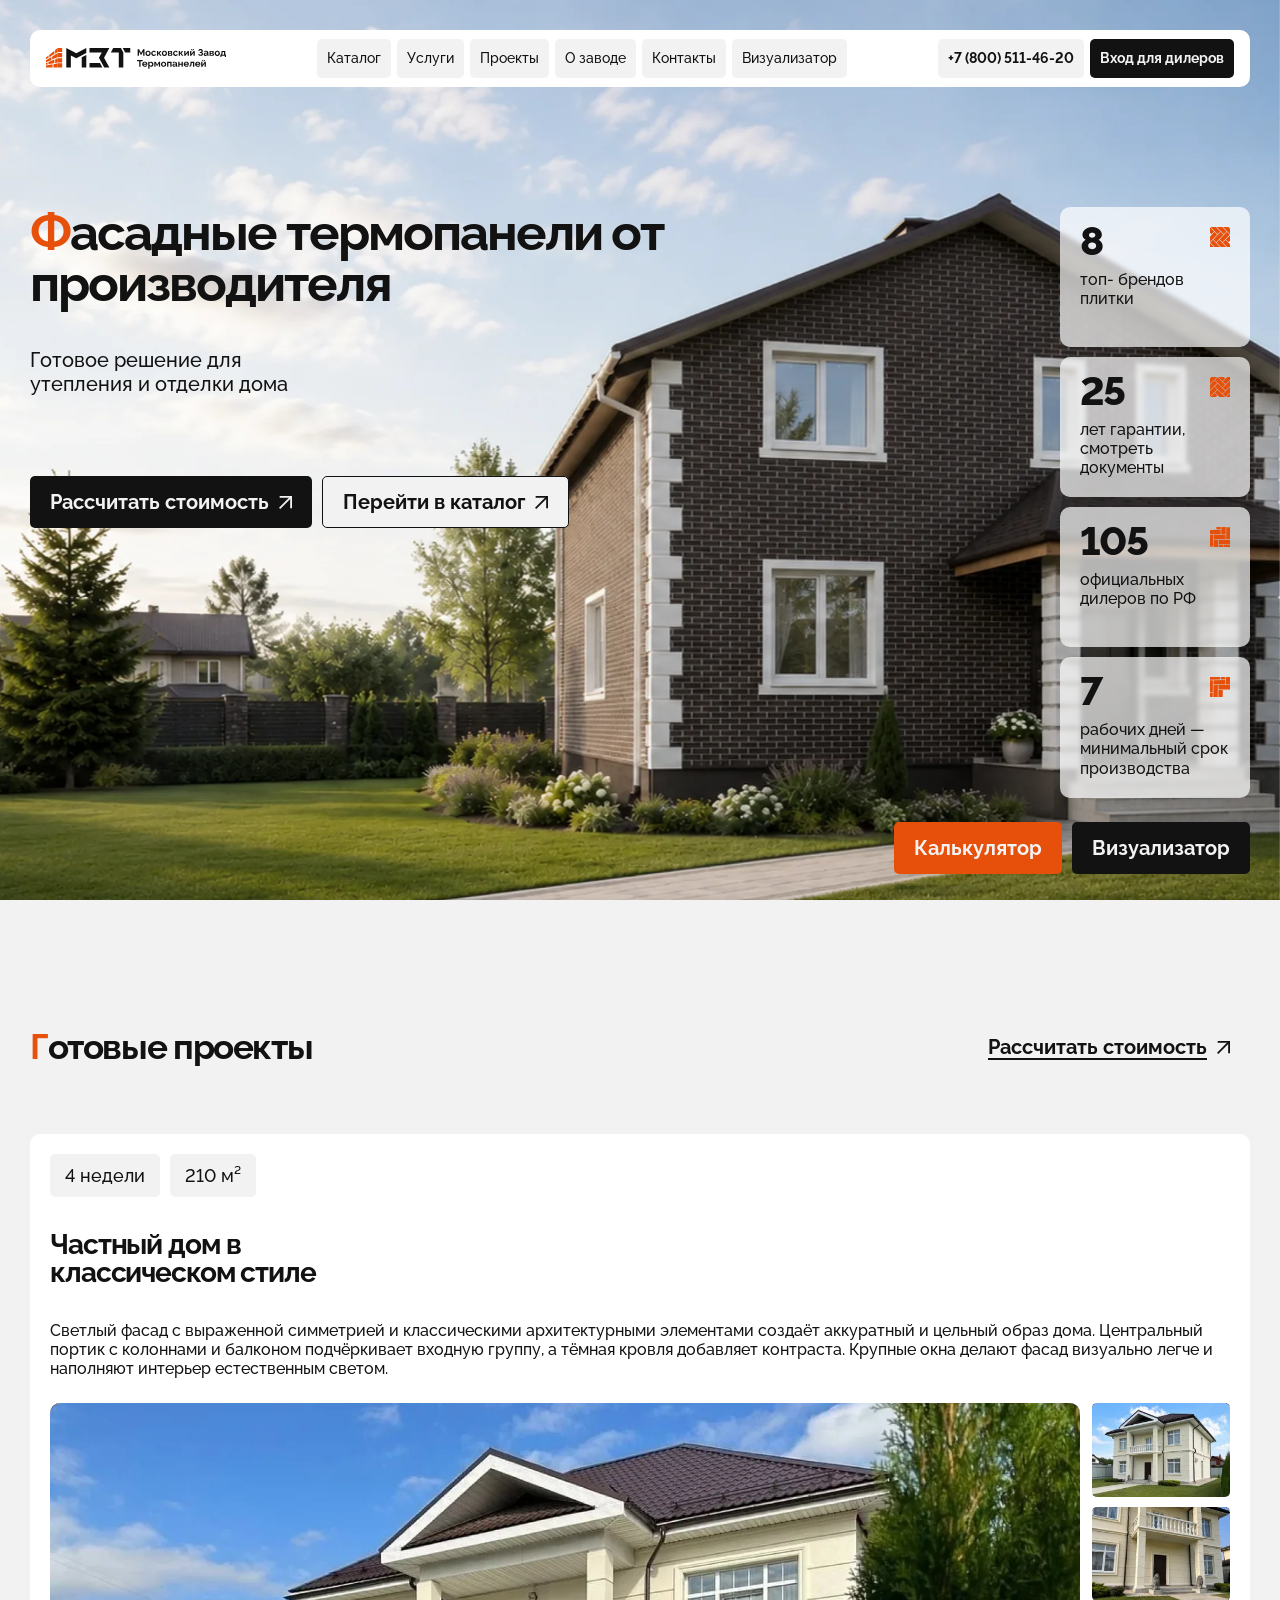
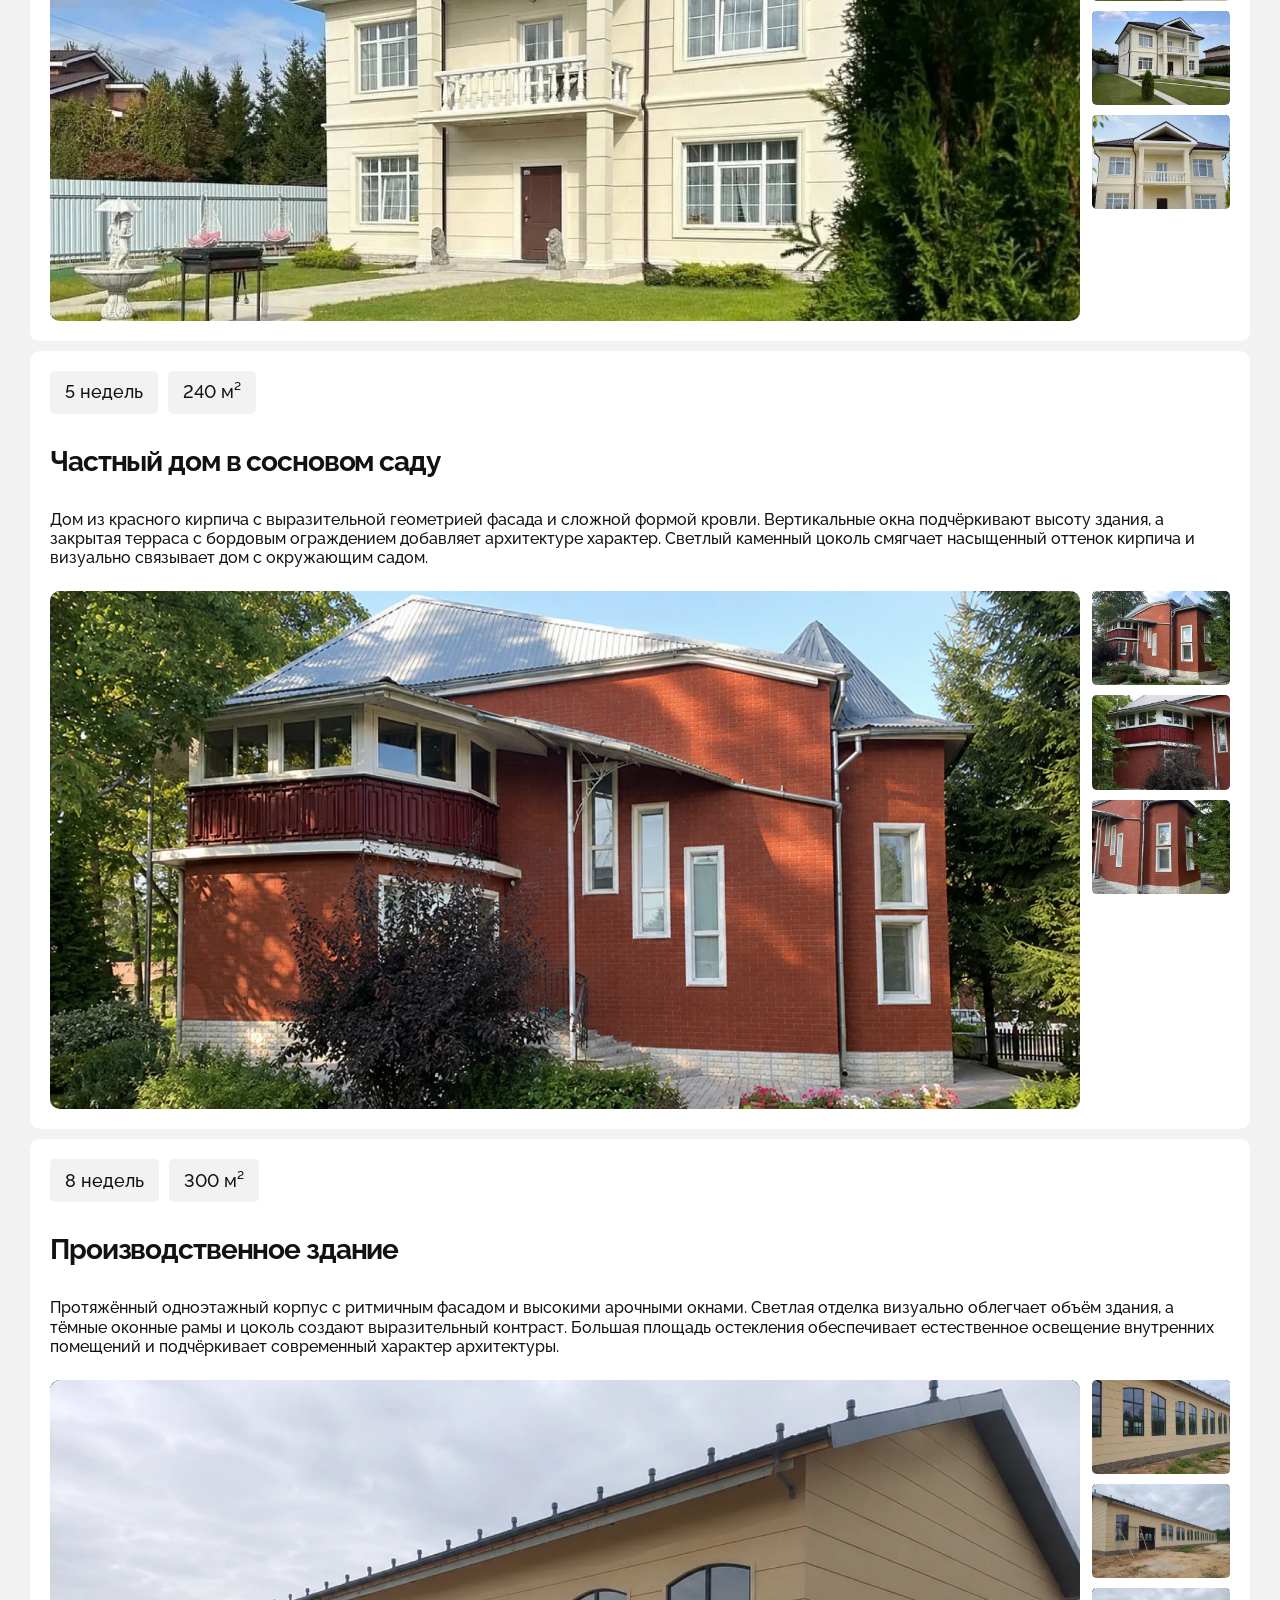
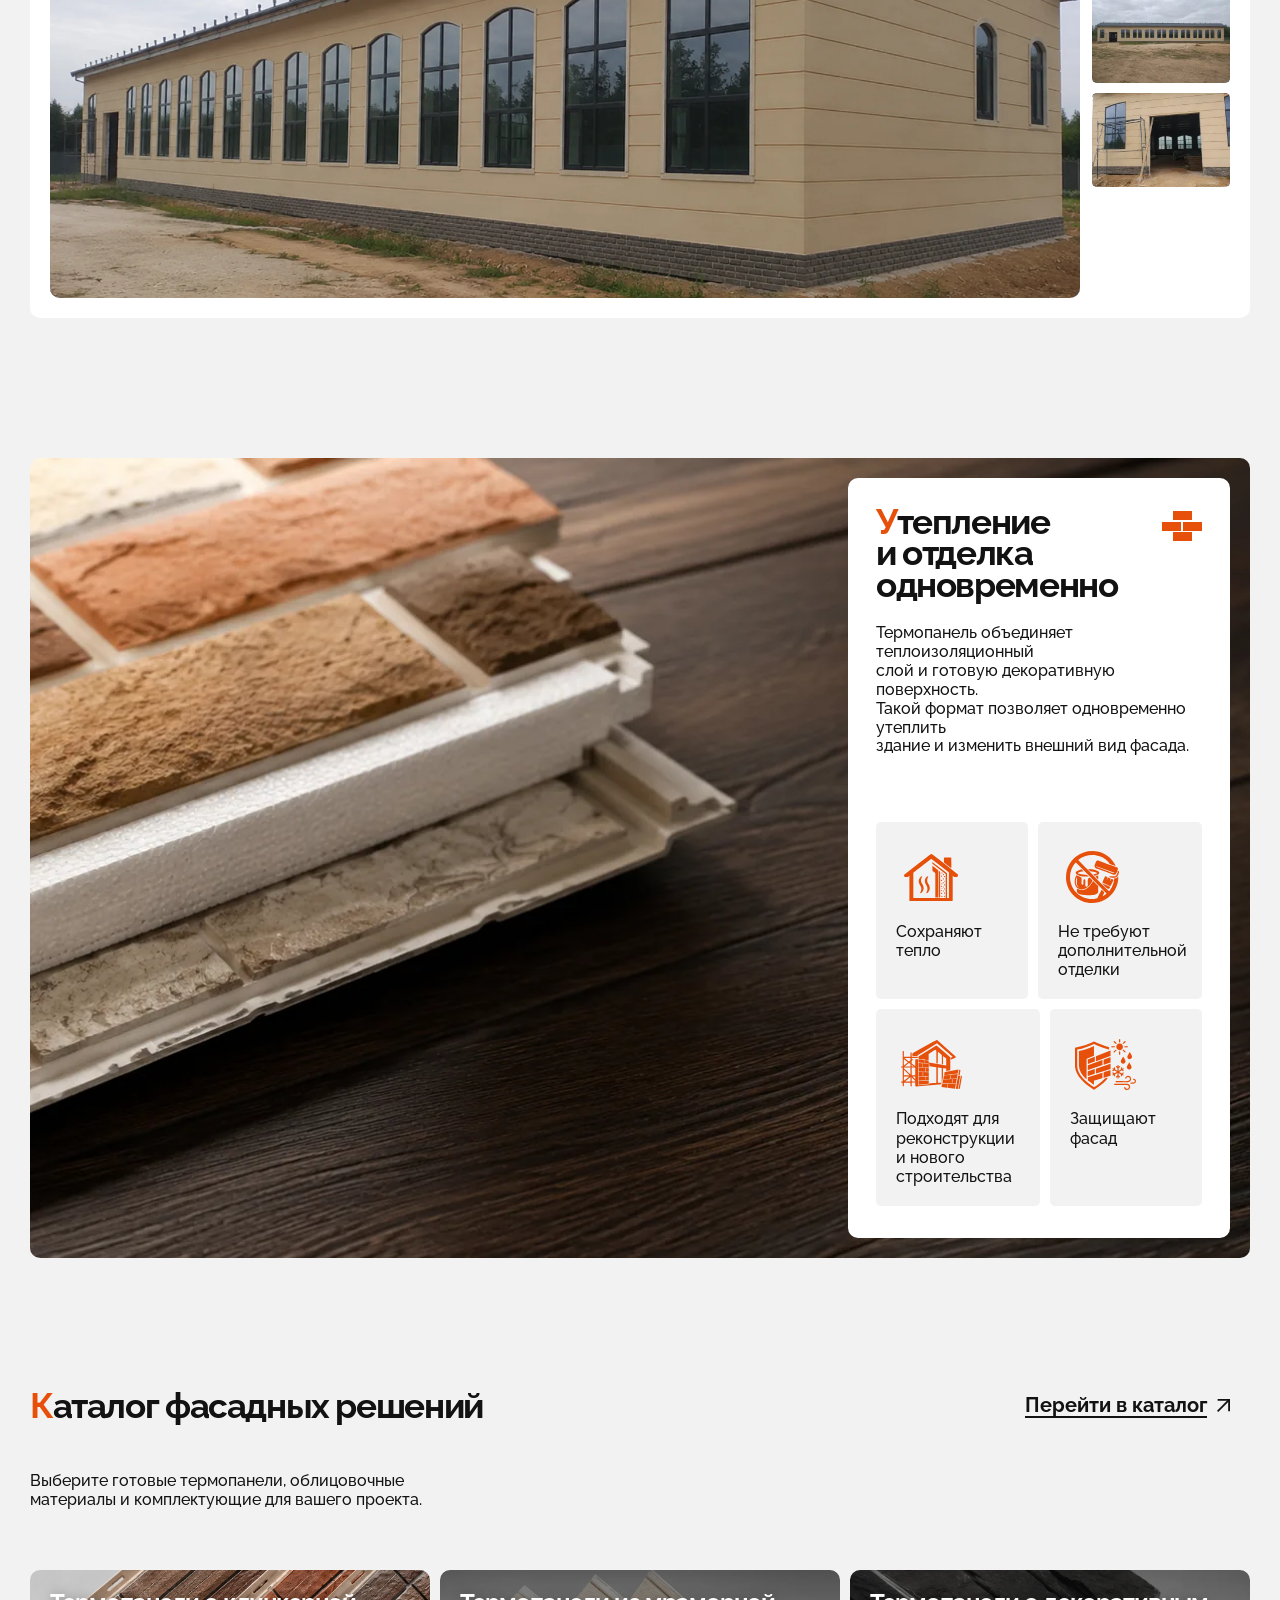
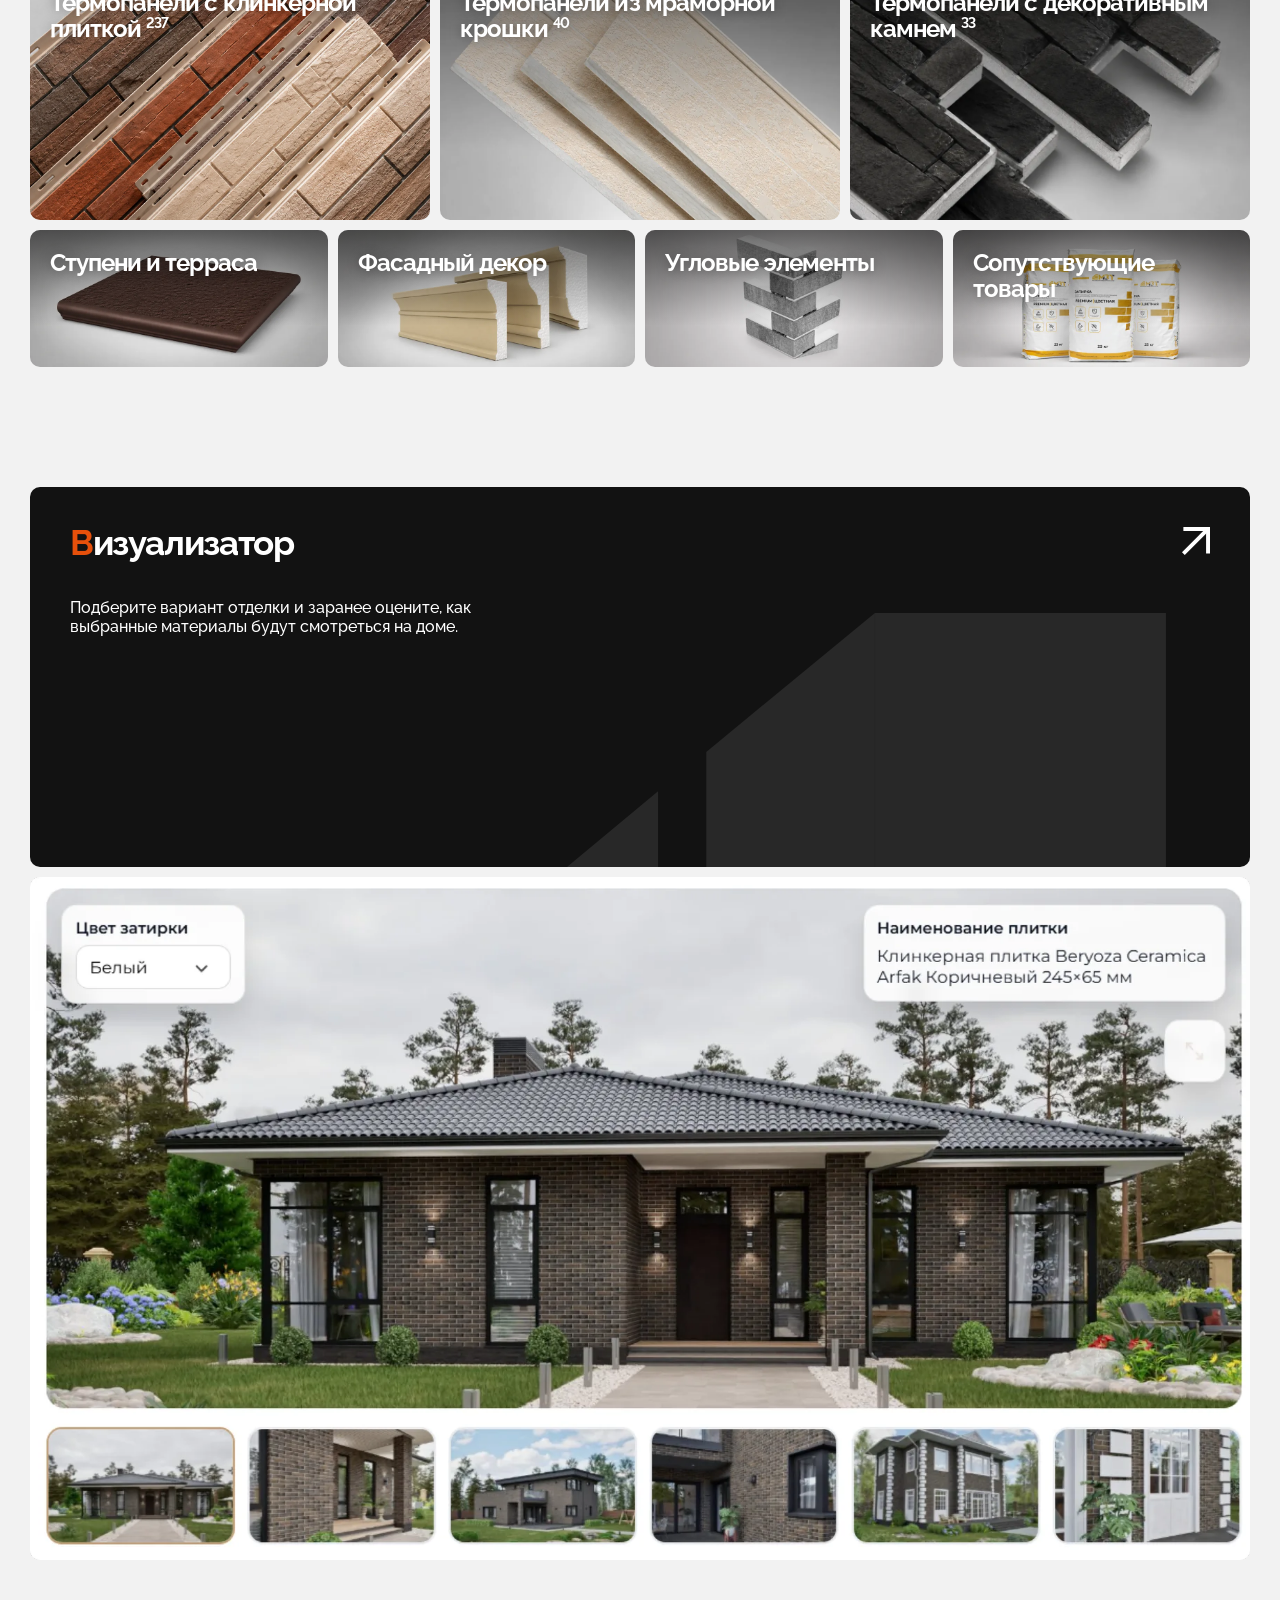
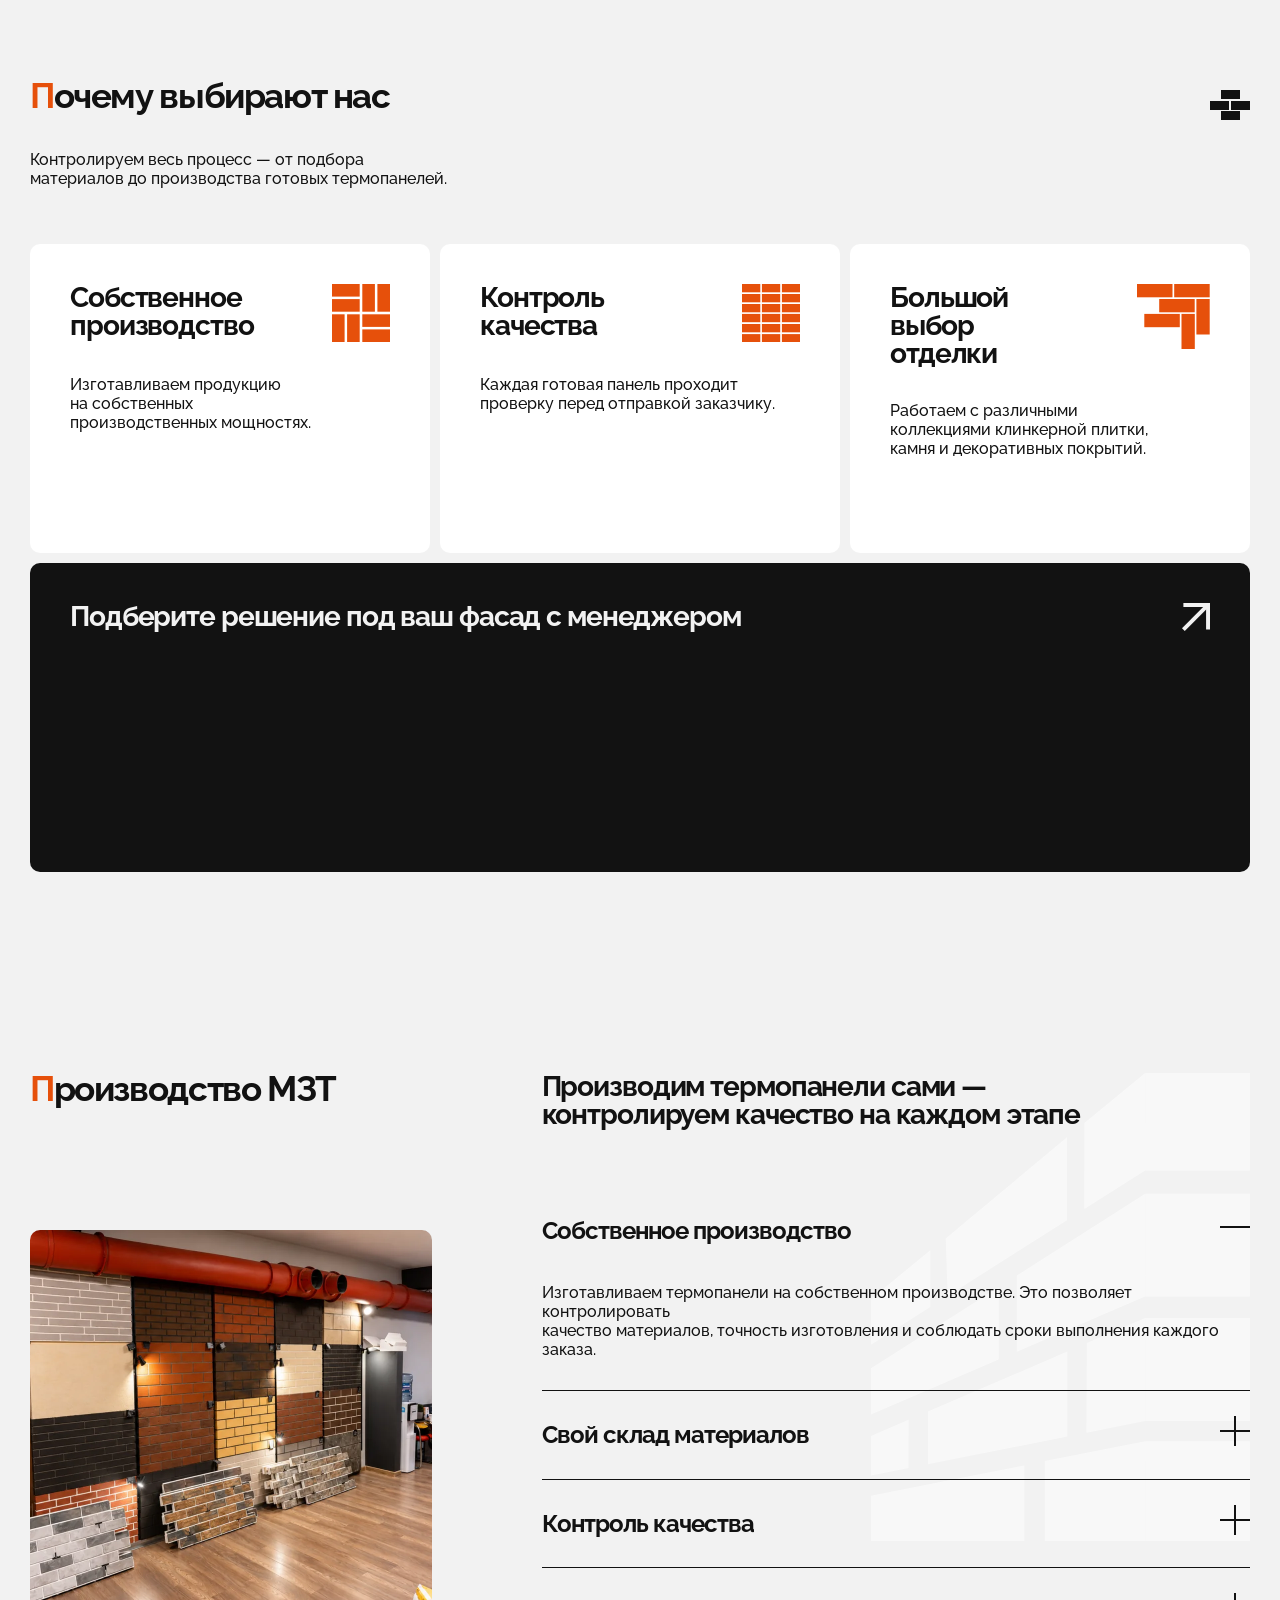
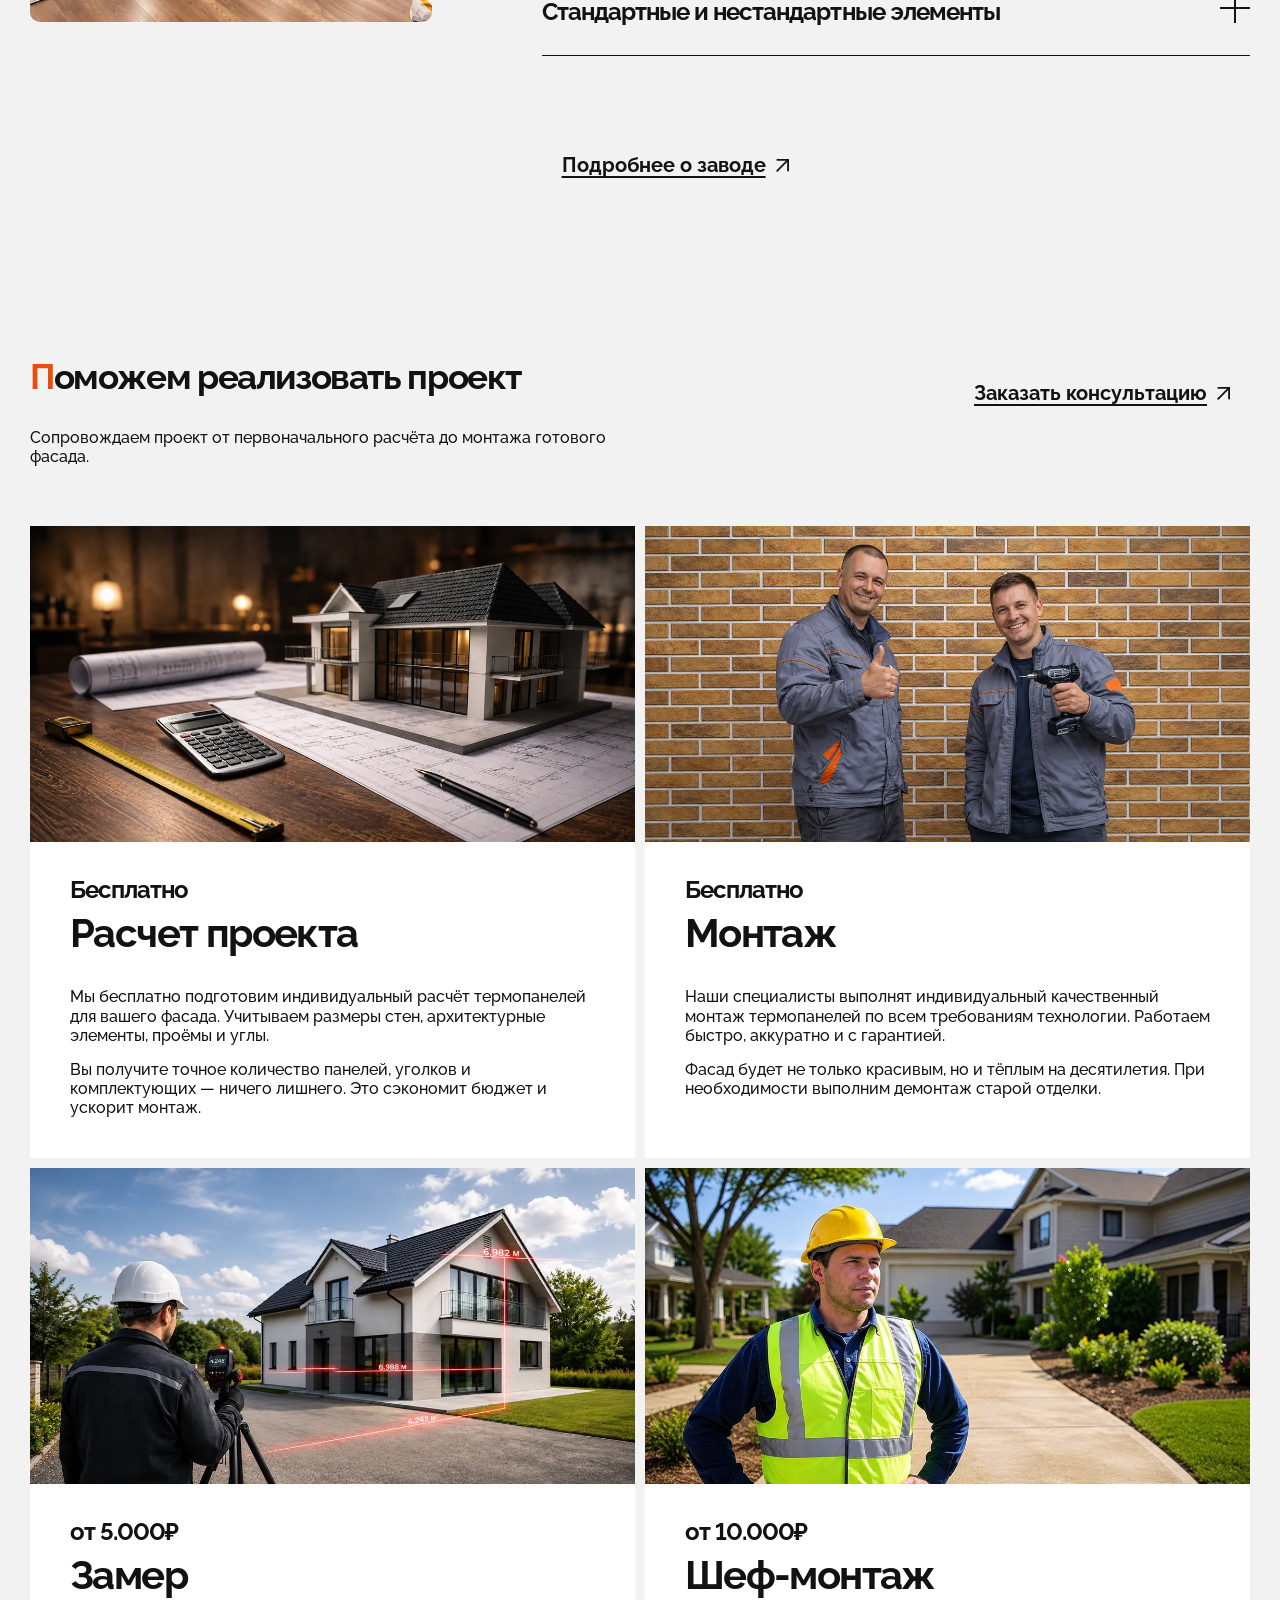
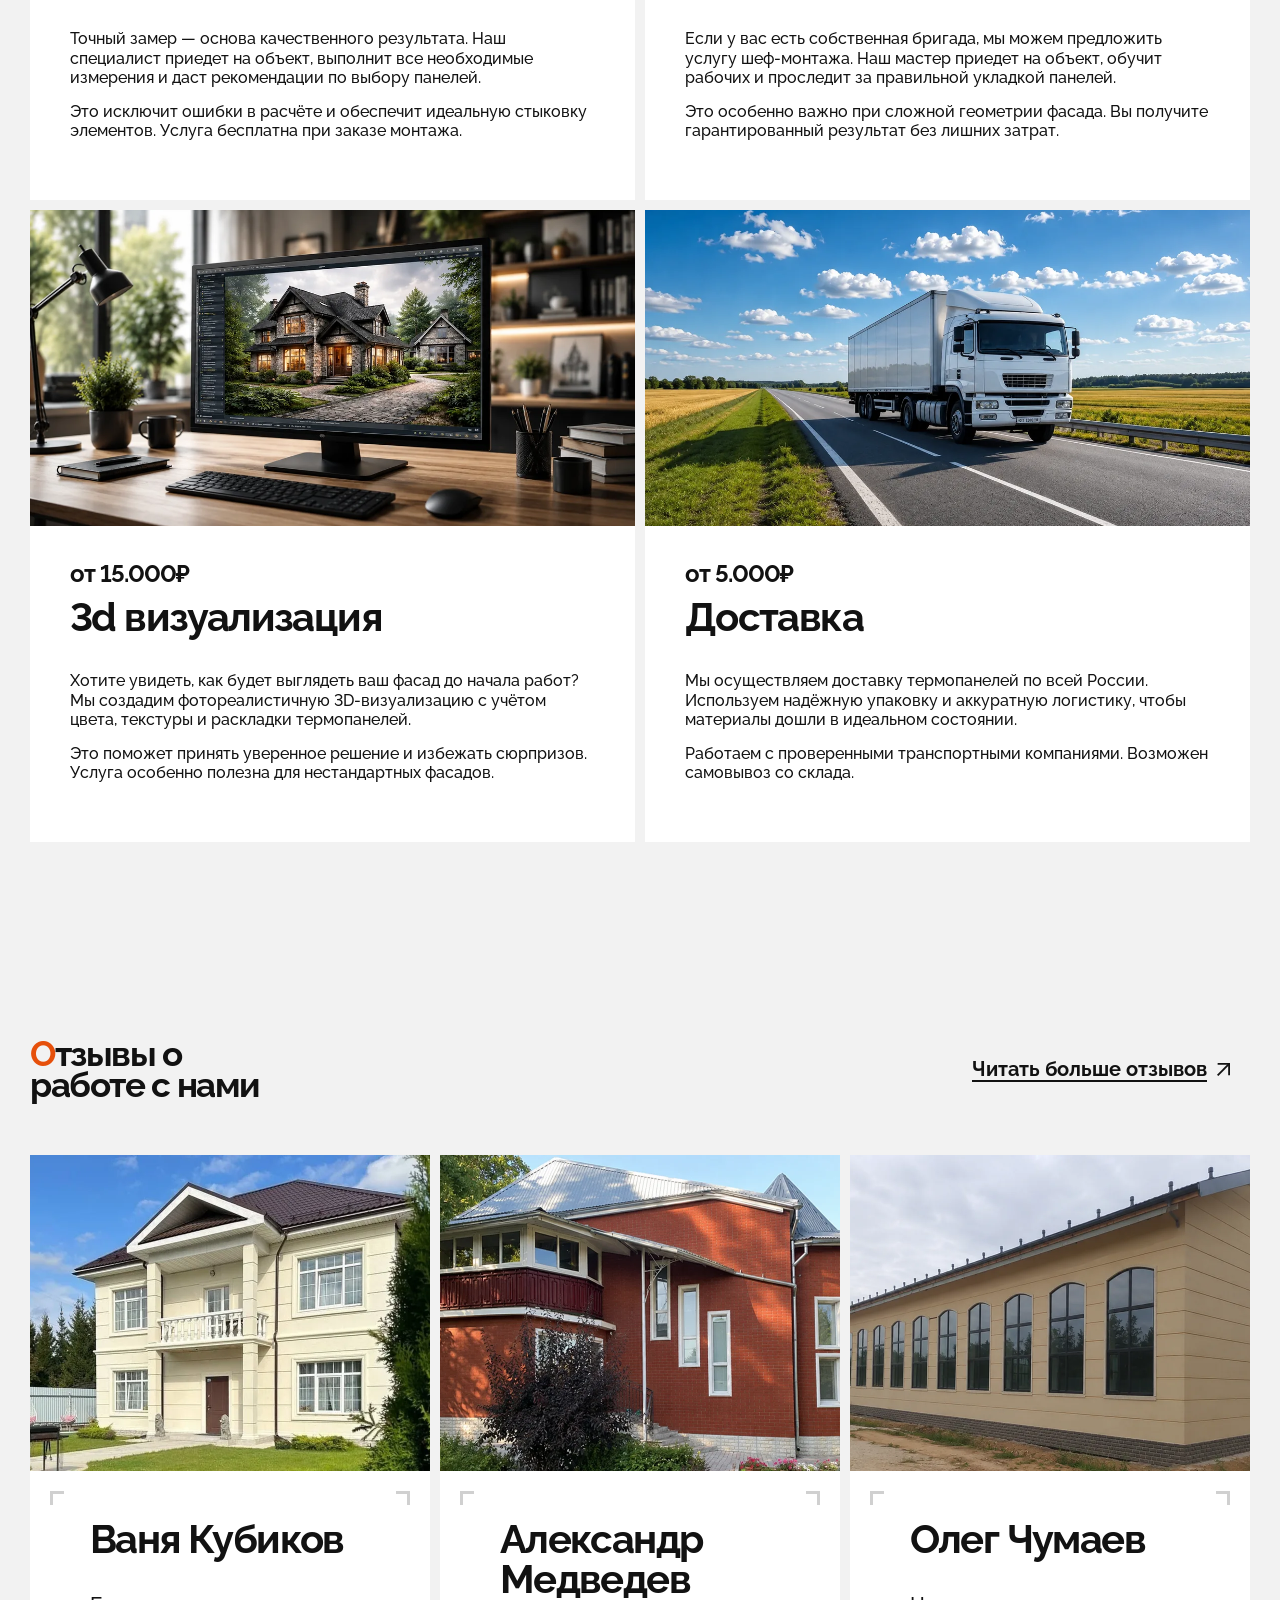
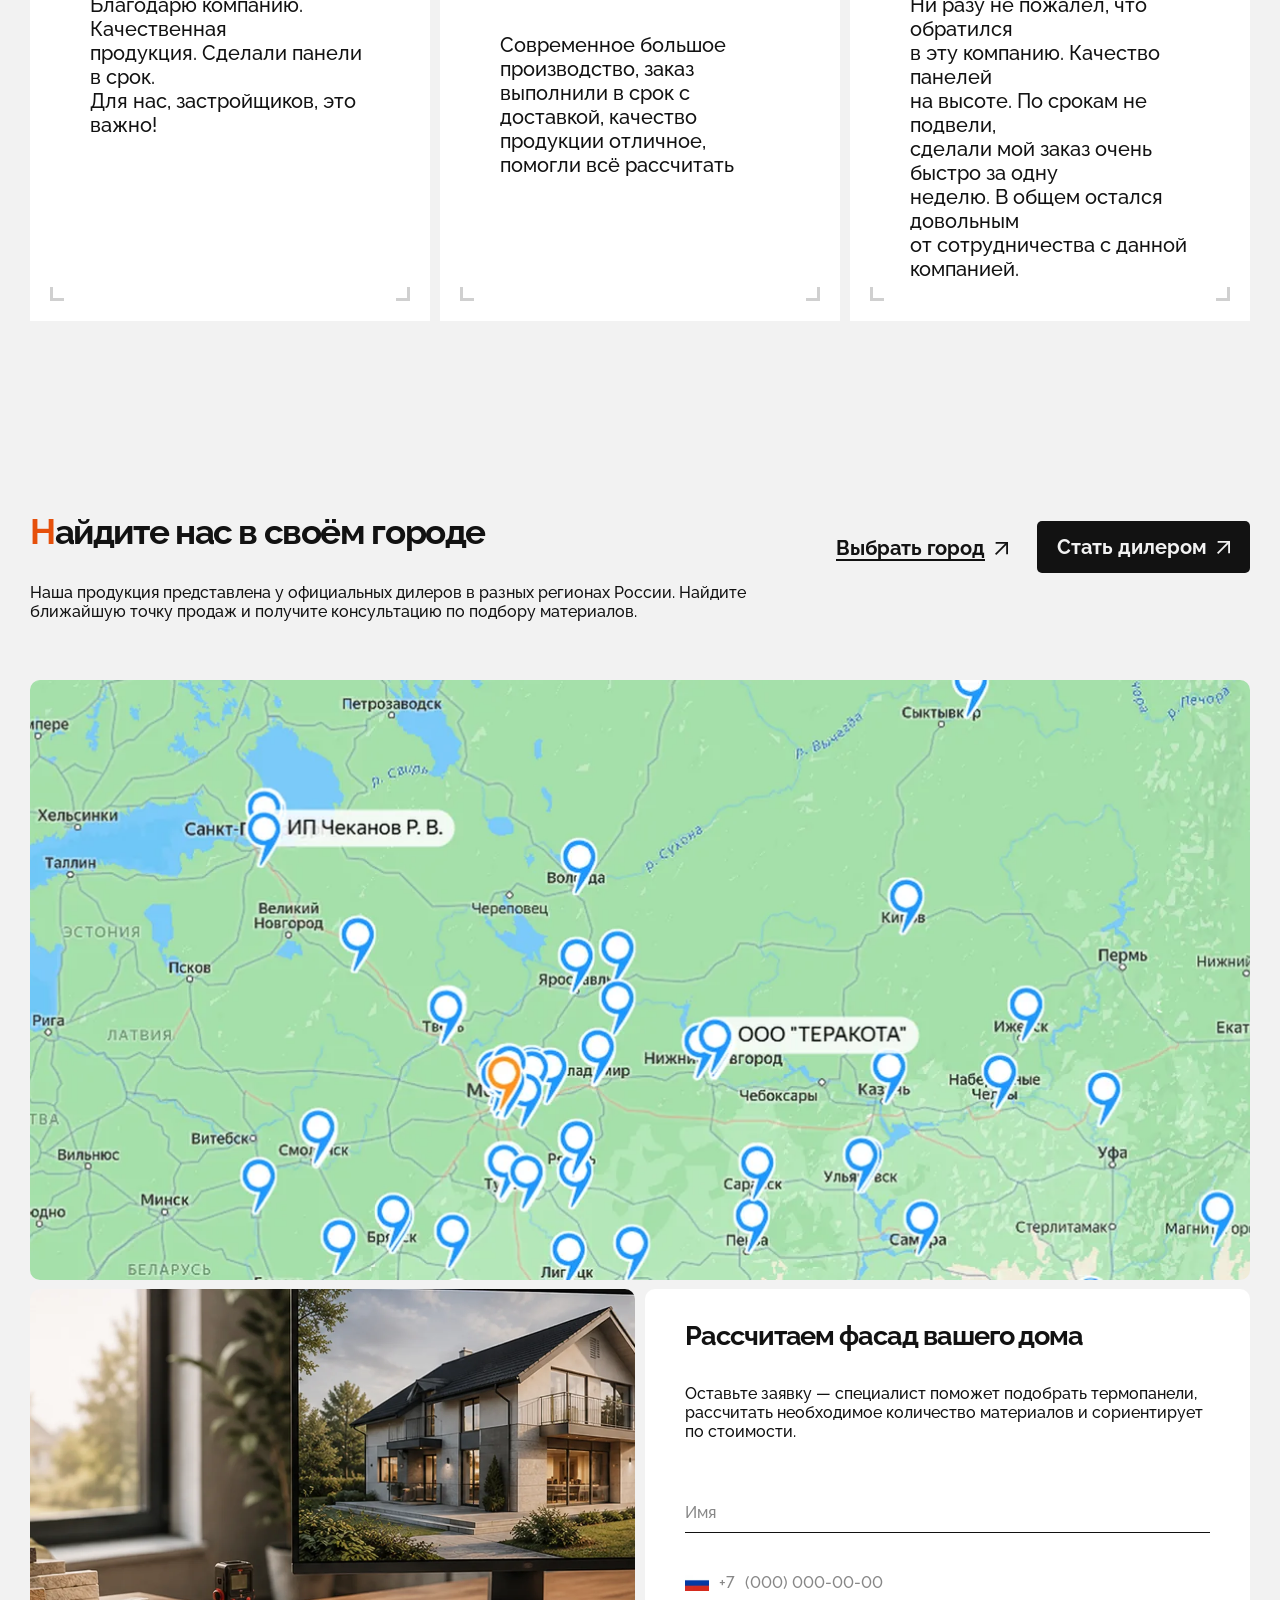
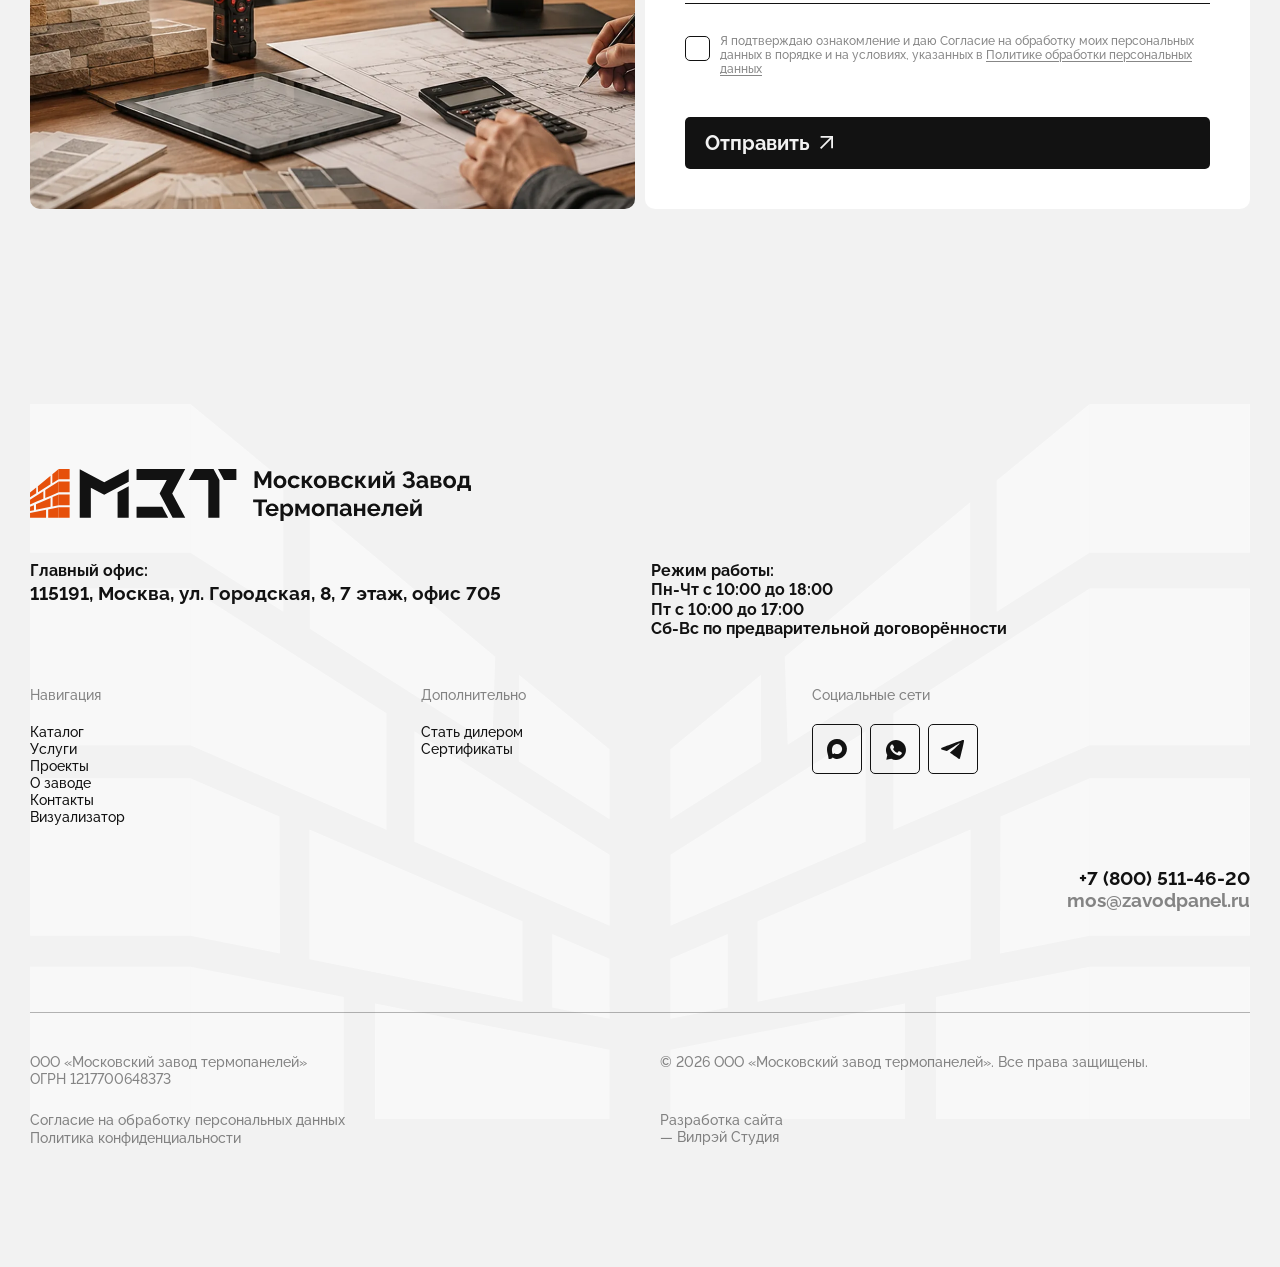
==== commit b9e43190: "Единый источник для шапки/подвала/попапа, мёртвый код, шрифты, ложный гейт Семь находок ревью, все п" ====
--- a/docs/index.html
+++ b/docs/index.html
@@ -34,11 +34,11 @@
         <nav class="topbar__nav" aria-label="Основная навигация">
           <ul class="topbar__list">
             <li><a class="navchip" href="catalog.html">Каталог</a></li>
-            <li><a class="navchip" href="#services">Услуги</a></li>
-            <li><a class="navchip" href="#projects">Проекты</a></li>
-            <li><a class="navchip" href="#about">О заводе</a></li>
-            <li><a class="navchip" href="#contacts">Контакты</a></li>
-            <li><a class="navchip" href="visualizer.html">Визуализатор</a></li>
+        <li><a class="navchip" href="#services">Услуги</a></li>
+        <li><a class="navchip" href="#projects">Проекты</a></li>
+        <li><a class="navchip" href="#about">О заводе</a></li>
+        <li><a class="navchip" href="#contacts">Контакты</a></li>
+        <li><a class="navchip" href="visualizer.html">Визуализатор</a></li>
           </ul>
         </nav>
 
@@ -47,6 +47,7 @@
           <a class="navchip navchip--dark" href="#">Вход для дилеров</a>
         </div>
       </header>
+
 
       <!-- контент первого экрана -->
       <div class="hero__body">
@@ -101,10 +102,6 @@
 
     </div>
   </section>
-
-  <!-- Метка конца первого экрана: как только она входит в кадр,
-       панель переключается в плавающий режим -->
-  <div id="dockSentinel" aria-hidden="true"></div>
 
   <!-- ═══ 2. Готовые проекты ═══ -->
   <section class="projects" id="projects">
@@ -771,7 +768,7 @@
 <!-- Нижняя панель. Держим её вне первого экрана: он задаёт свой слой
      (.hero__inner), и панель, лежавшая внутри, оказывалась под блоками
      страницы, хотя её z-index выше. -->
-<div class="dock is-floating">
+<div class="dock">
   <button class="btn btn--accent" type="button" data-open-calculator>Калькулятор</button>
   <a class="btn btn--dark" href="visualizer.html">Визуализатор</a>
 </div>
@@ -856,6 +853,7 @@
 
   </div>
 </footer>
+
 
 <!-- ═══ Калькулятор: общий поп-ап ═══
      Логика расчёта перенесена из блока заказчика без изменений.
@@ -1009,6 +1007,7 @@
 </div>
 
 
+
 <!-- ═══ Просмотр фото на весь экран ═══
      Требование из комментария к макету: «При нажатии фотография
      увеличивается на весь экран» -->
--- a/docs/css/fonts.css
+++ b/docs/css/fonts.css
@@ -1,138 +1,53 @@
 /* Raleway из проекта, а не из сети: прототип открывают с диска, и без
    интернета шрифт подменялся системным — макет выглядел другим шрифтом.
-   Начертания 500/700/800, подмножества кириллицы и латиницы. */
+
+   Файлы вариативные (содержат таблицу fvar, ось wght 100–900) — один файл
+   на подмножество символов покрывает весь диапазон начертаний сам, без
+   отдельного файла на каждый вес. Раньше на каждое подмножество лежало
+   три файла (500/700/800) с идентичным содержимым — те же самые байты,
+   просто с разными именами — 432 КБ вместо 144. */
 
 @font-face {
   font-family: 'Raleway';
   font-style: normal;
-  font-weight: 500;
+  font-weight: 500 800;
   font-display: swap;
-  src: url('../assets/fonts/raleway-cyrillic-ext-500.woff2') format('woff2');
+  src: url('../assets/fonts/raleway-cyrillic-ext.woff2') format('woff2');
   unicode-range: U+0460-052F, U+1C80-1C8A, U+20B4, U+2DE0-2DFF, U+A640-A69F, U+FE2E-FE2F;
 }
 
 @font-face {
   font-family: 'Raleway';
   font-style: normal;
-  font-weight: 500;
+  font-weight: 500 800;
   font-display: swap;
-  src: url('../assets/fonts/raleway-cyrillic-500.woff2') format('woff2');
+  src: url('../assets/fonts/raleway-cyrillic.woff2') format('woff2');
   unicode-range: U+0301, U+0400-045F, U+0490-0491, U+04B0-04B1, U+2116;
 }
 
 @font-face {
   font-family: 'Raleway';
   font-style: normal;
-  font-weight: 500;
+  font-weight: 500 800;
   font-display: swap;
-  src: url('../assets/fonts/raleway-vietnamese-500.woff2') format('woff2');
+  src: url('../assets/fonts/raleway-vietnamese.woff2') format('woff2');
   unicode-range: U+0102-0103, U+0110-0111, U+0128-0129, U+0168-0169, U+01A0-01A1, U+01AF-01B0, U+0300-0301, U+0303-0304, U+0308-0309, U+0323, U+0329, U+1EA0-1EF9, U+20AB;
 }
 
 @font-face {
   font-family: 'Raleway';
   font-style: normal;
-  font-weight: 500;
+  font-weight: 500 800;
   font-display: swap;
-  src: url('../assets/fonts/raleway-latin-ext-500.woff2') format('woff2');
+  src: url('../assets/fonts/raleway-latin-ext.woff2') format('woff2');
   unicode-range: U+0100-02BA, U+02BD-02C5, U+02C7-02CC, U+02CE-02D7, U+02DD-02FF, U+0304, U+0308, U+0329, U+1D00-1DBF, U+1E00-1E9F, U+1EF2-1EFF, U+2020, U+20A0-20AB, U+20AD-20C0, U+2113, U+2C60-2C7F, U+A720-A7FF;
 }
 
 @font-face {
   font-family: 'Raleway';
   font-style: normal;
-  font-weight: 500;
+  font-weight: 500 800;
   font-display: swap;
-  src: url('../assets/fonts/raleway-latin-500.woff2') format('woff2');
+  src: url('../assets/fonts/raleway-latin.woff2') format('woff2');
   unicode-range: U+0000-00FF, U+0131, U+0152-0153, U+02BB-02BC, U+02C6, U+02DA, U+02DC, U+0304, U+0308, U+0329, U+2000-206F, U+20AC, U+2122, U+2191, U+2193, U+2212, U+2215, U+FEFF, U+FFFD;
 }
-
-@font-face {
-  font-family: 'Raleway';
-  font-style: normal;
-  font-weight: 700;
-  font-display: swap;
-  src: url('../assets/fonts/raleway-cyrillic-ext-700.woff2') format('woff2');
-  unicode-range: U+0460-052F, U+1C80-1C8A, U+20B4, U+2DE0-2DFF, U+A640-A69F, U+FE2E-FE2F;
-}
-
-@font-face {
-  font-family: 'Raleway';
-  font-style: normal;
-  font-weight: 700;
-  font-display: swap;
-  src: url('../assets/fonts/raleway-cyrillic-700.woff2') format('woff2');
-  unicode-range: U+0301, U+0400-045F, U+0490-0491, U+04B0-04B1, U+2116;
-}
-
-@font-face {
-  font-family: 'Raleway';
-  font-style: normal;
-  font-weight: 700;
-  font-display: swap;
-  src: url('../assets/fonts/raleway-vietnamese-700.woff2') format('woff2');
-  unicode-range: U+0102-0103, U+0110-0111, U+0128-0129, U+0168-0169, U+01A0-01A1, U+01AF-01B0, U+0300-0301, U+0303-0304, U+0308-0309, U+0323, U+0329, U+1EA0-1EF9, U+20AB;
-}
-
-@font-face {
-  font-family: 'Raleway';
-  font-style: normal;
-  font-weight: 700;
-  font-display: swap;
-  src: url('../assets/fonts/raleway-latin-ext-700.woff2') format('woff2');
-  unicode-range: U+0100-02BA, U+02BD-02C5, U+02C7-02CC, U+02CE-02D7, U+02DD-02FF, U+0304, U+0308, U+0329, U+1D00-1DBF, U+1E00-1E9F, U+1EF2-1EFF, U+2020, U+20A0-20AB, U+20AD-20C0, U+2113, U+2C60-2C7F, U+A720-A7FF;
-}
-
-@font-face {
-  font-family: 'Raleway';
-  font-style: normal;
-  font-weight: 700;
-  font-display: swap;
-  src: url('../assets/fonts/raleway-latin-700.woff2') format('woff2');
-  unicode-range: U+0000-00FF, U+0131, U+0152-0153, U+02BB-02BC, U+02C6, U+02DA, U+02DC, U+0304, U+0308, U+0329, U+2000-206F, U+20AC, U+2122, U+2191, U+2193, U+2212, U+2215, U+FEFF, U+FFFD;
-}
-
-@font-face {
-  font-family: 'Raleway';
-  font-style: normal;
-  font-weight: 800;
-  font-display: swap;
-  src: url('../assets/fonts/raleway-cyrillic-ext-800.woff2') format('woff2');
-  unicode-range: U+0460-052F, U+1C80-1C8A, U+20B4, U+2DE0-2DFF, U+A640-A69F, U+FE2E-FE2F;
-}
-
-@font-face {
-  font-family: 'Raleway';
-  font-style: normal;
-  font-weight: 800;
-  font-display: swap;
-  src: url('../assets/fonts/raleway-cyrillic-800.woff2') format('woff2');
-  unicode-range: U+0301, U+0400-045F, U+0490-0491, U+04B0-04B1, U+2116;
-}
-
-@font-face {
-  font-family: 'Raleway';
-  font-style: normal;
-  font-weight: 800;
-  font-display: swap;
-  src: url('../assets/fonts/raleway-vietnamese-800.woff2') format('woff2');
-  unicode-range: U+0102-0103, U+0110-0111, U+0128-0129, U+0168-0169, U+01A0-01A1, U+01AF-01B0, U+0300-0301, U+0303-0304, U+0308-0309, U+0323, U+0329, U+1EA0-1EF9, U+20AB;
-}
-
-@font-face {
-  font-family: 'Raleway';
-  font-style: normal;
-  font-weight: 800;
-  font-display: swap;
-  src: url('../assets/fonts/raleway-latin-ext-800.woff2') format('woff2');
-  unicode-range: U+0100-02BA, U+02BD-02C5, U+02C7-02CC, U+02CE-02D7, U+02DD-02FF, U+0304, U+0308, U+0329, U+1D00-1DBF, U+1E00-1E9F, U+1EF2-1EFF, U+2020, U+20A0-20AB, U+20AD-20C0, U+2113, U+2C60-2C7F, U+A720-A7FF;
-}
-
-@font-face {
-  font-family: 'Raleway';
-  font-style: normal;
-  font-weight: 800;
-  font-display: swap;
-  src: url('../assets/fonts/raleway-latin-800.woff2') format('woff2');
-  unicode-range: U+0000-00FF, U+0131, U+0152-0153, U+02BB-02BC, U+02C6, U+02DA, U+02DC, U+0304, U+0308, U+0329, U+2000-206F, U+20AC, U+2122, U+2191, U+2193, U+2212, U+2215, U+FEFF, U+FFFD;
-}
--- a/docs/css/styles.css
+++ b/docs/css/styles.css
@@ -325,12 +325,13 @@
 
 /* ─────────── Нижняя панель ─────────── */
 
-/* Нижняя панель.
-   По умолчанию плавающая — так она ведёт себя на внутренних страницах,
-   где первого экрана нет. На главной панель лежит внутри первого экрана
-   и стоит в макетной позиции (правый нижний угол, поле 80), пока экран
-   не прокручен: иначе на окнах ниже 875px она перекрывала карточки
-   показателей. Переключение — в js/main.js. */
+/* Нижняя панель. Плавающая на всех страницах, где есть (её нет на product.html —
+   действия перенесены в саму карточку товара, см. DECISIONS.md, 02.09).
+   Раньше на главной она лежала внутри первого экрана и открепляла себя по
+   JS при прокрутке — то поведение убрано целиком: первый экран задаёт свой
+   слой наложения, и панель внутри него не могла подняться над блоками
+   страницы ниже. Макетная позиция (правый нижний угол) и так совпадает
+   с плавающей, переключать было нечего. */
 .dock {
   position: fixed;
   right: var(--gutter);
--- a/docs/css/sections.css
+++ b/docs/css/sections.css
@@ -1062,7 +1062,12 @@
 
 .request__title {
   margin: 0;
-  font-size: 40px;
+  /* Единственный заголовок в проекте, который стоял фиксированным 40px —
+     на узких окнах колонка формы сужается вместе с картой рядом, а текст
+     оставался прежнего размера и переставал помещаться в строку.
+     Тот же clamp, что у .pinfo__title в карточке товара: там колонка
+     той же ширины (половина контейнера ~1760px). */
+  font-size: clamp(26px, 2.08vw, 40px);
   font-weight: var(--mzt-fw-bold);
   line-height: 1;
   letter-spacing: -0.04em;
@@ -1087,7 +1092,11 @@
 .field + .field { margin-top: 40px; }
 
 .field__flag { flex: 0 0 auto; width: 24px; height: 16px; object-fit: cover; }
-.field__code { flex: 0 0 auto; }
+/* «+7» — статичная подпись рядом с полем, не часть введённого значения.
+   В макете у неё та же непрозрачность 0.5, что и у плейсхолдера номера —
+   раньше это заметил только для псевдоэлемента ::placeholder, сам «+7»
+   остался полностью тёмным. */
+.field__code { flex: 0 0 auto; opacity: .5; }
 
 .field__input,
 .field__code {
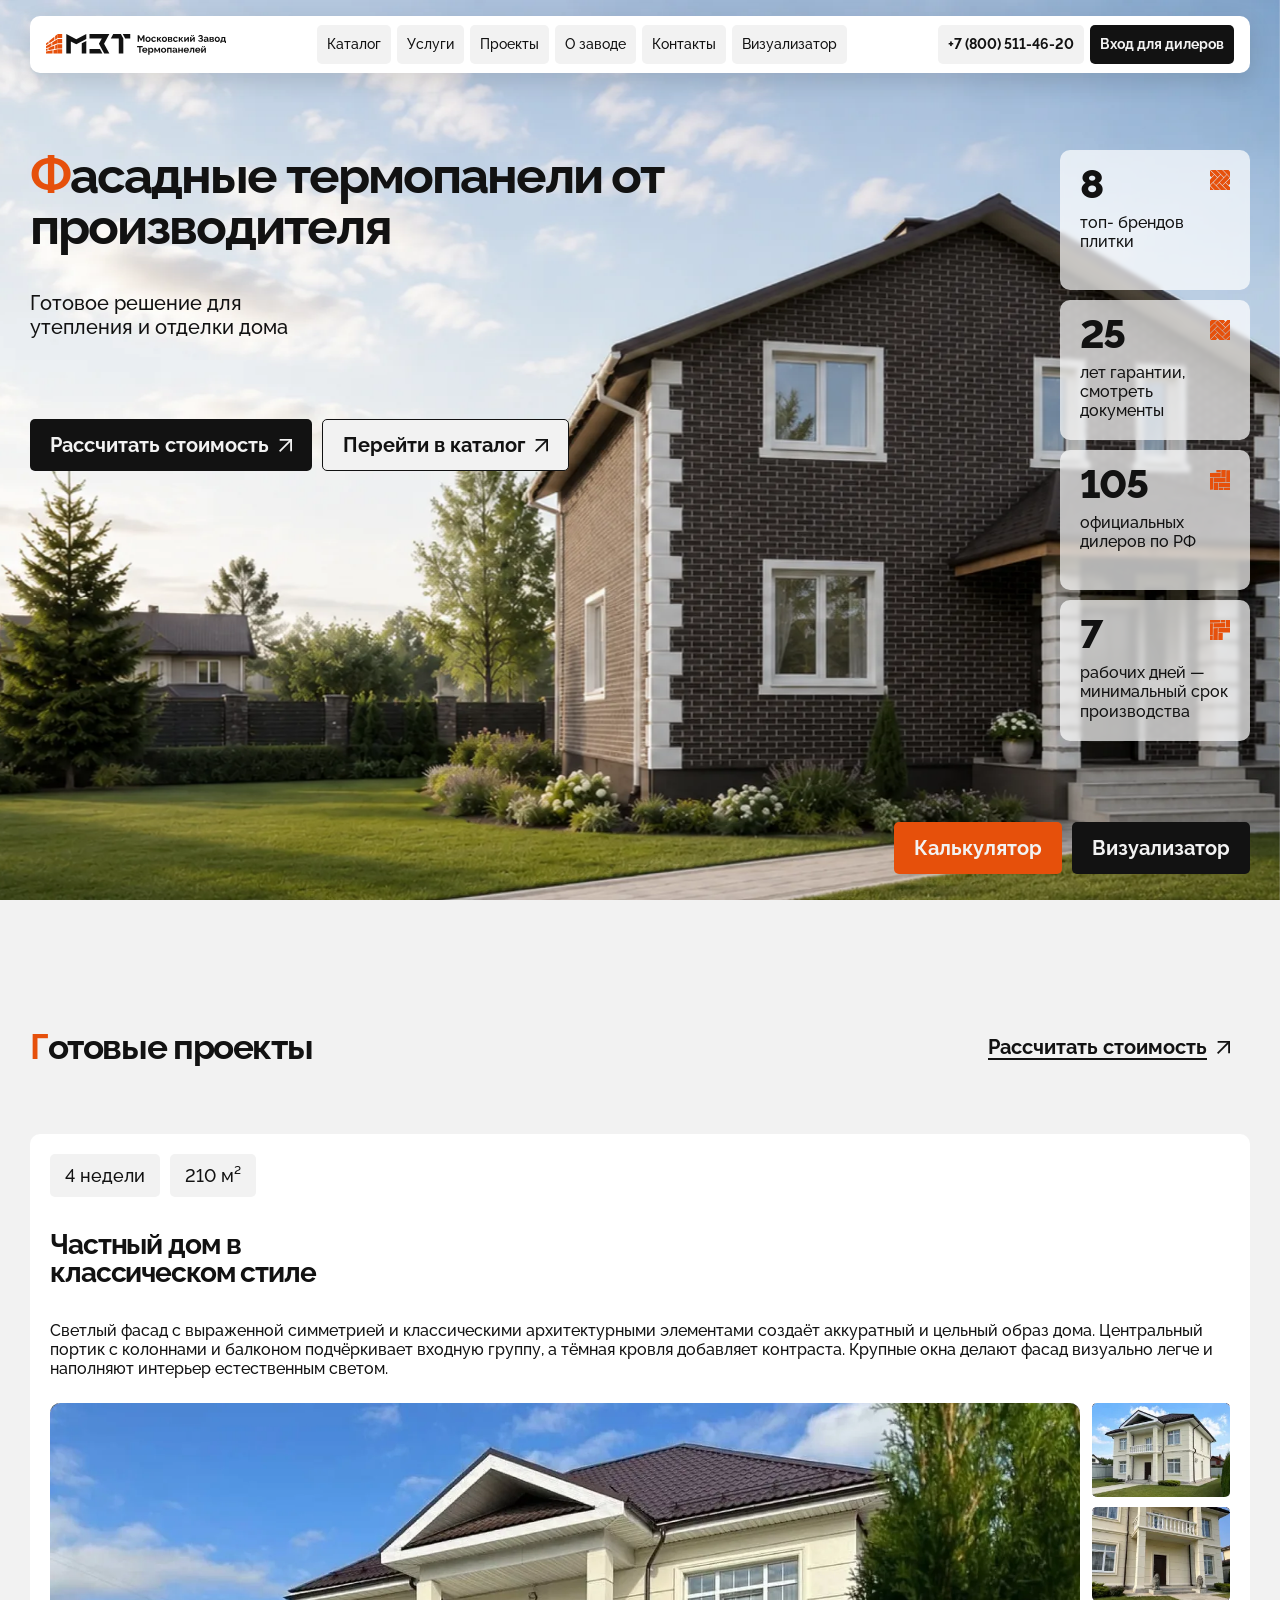
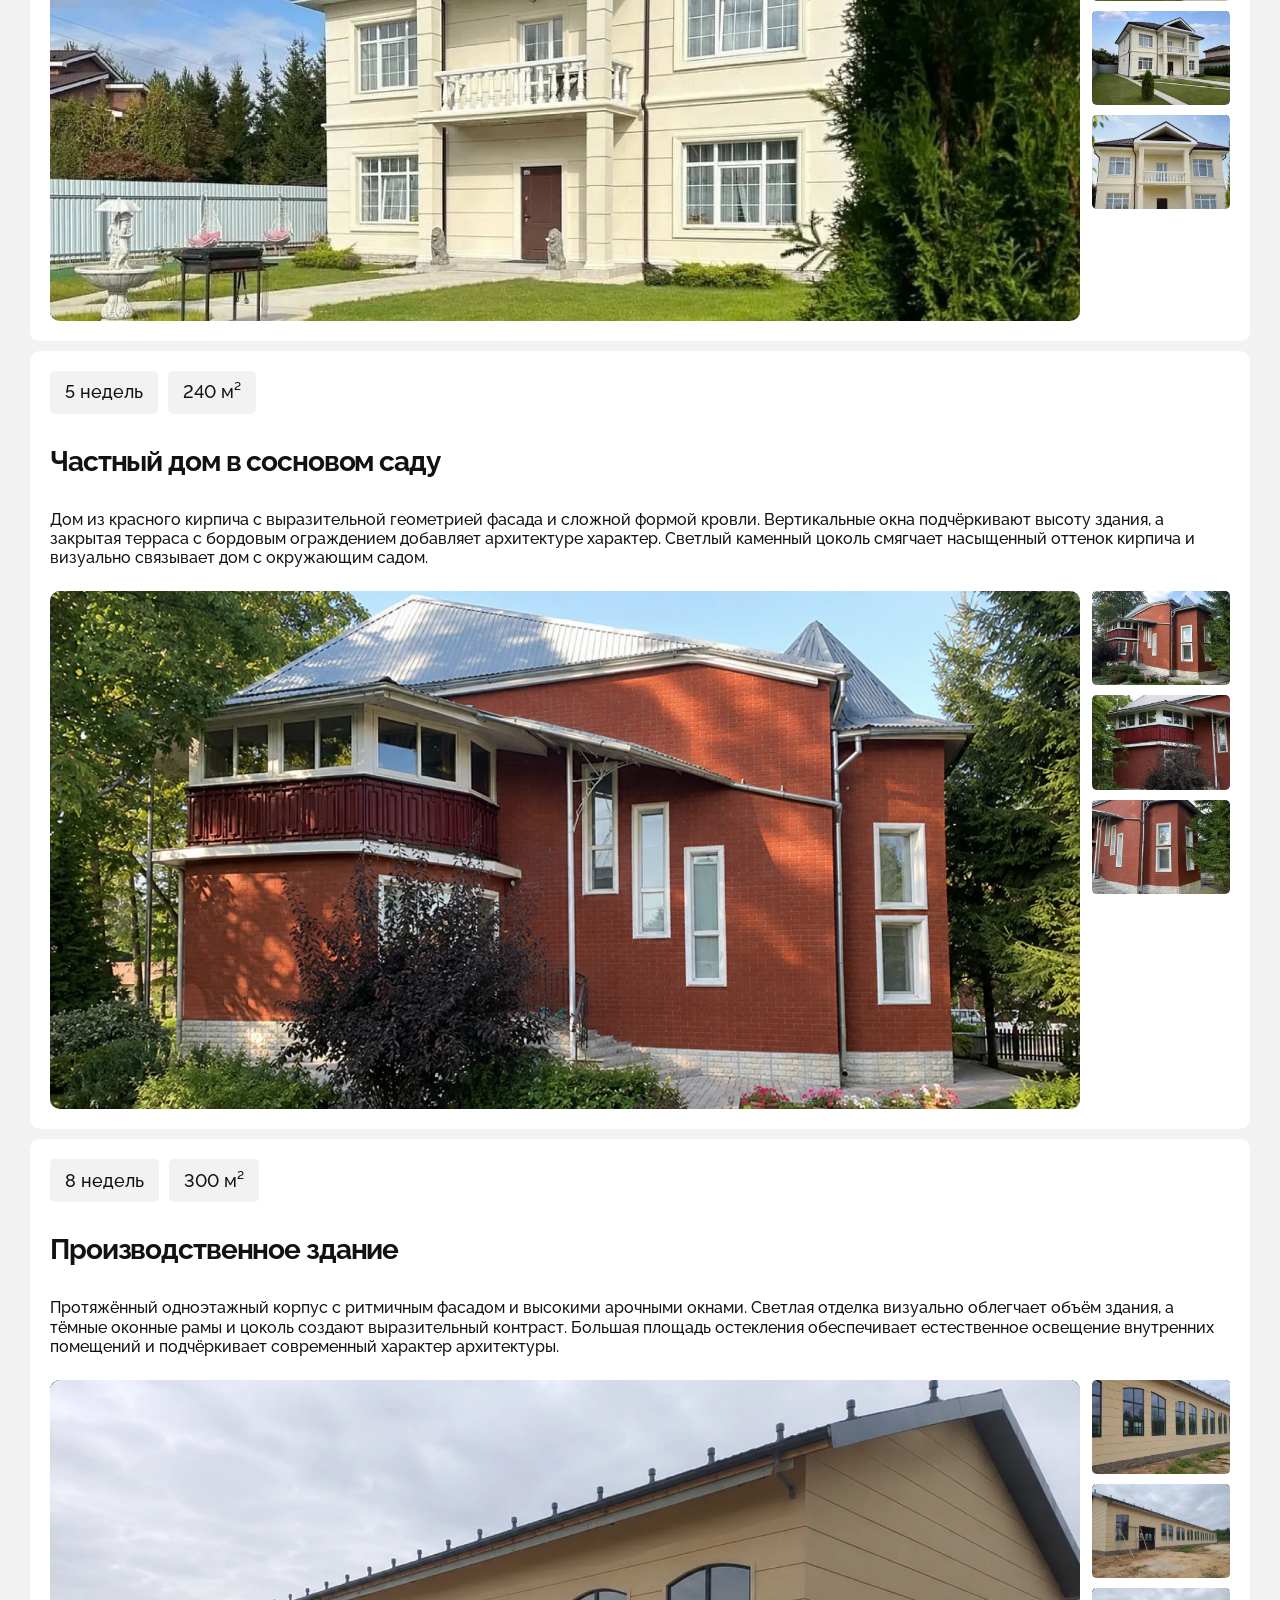
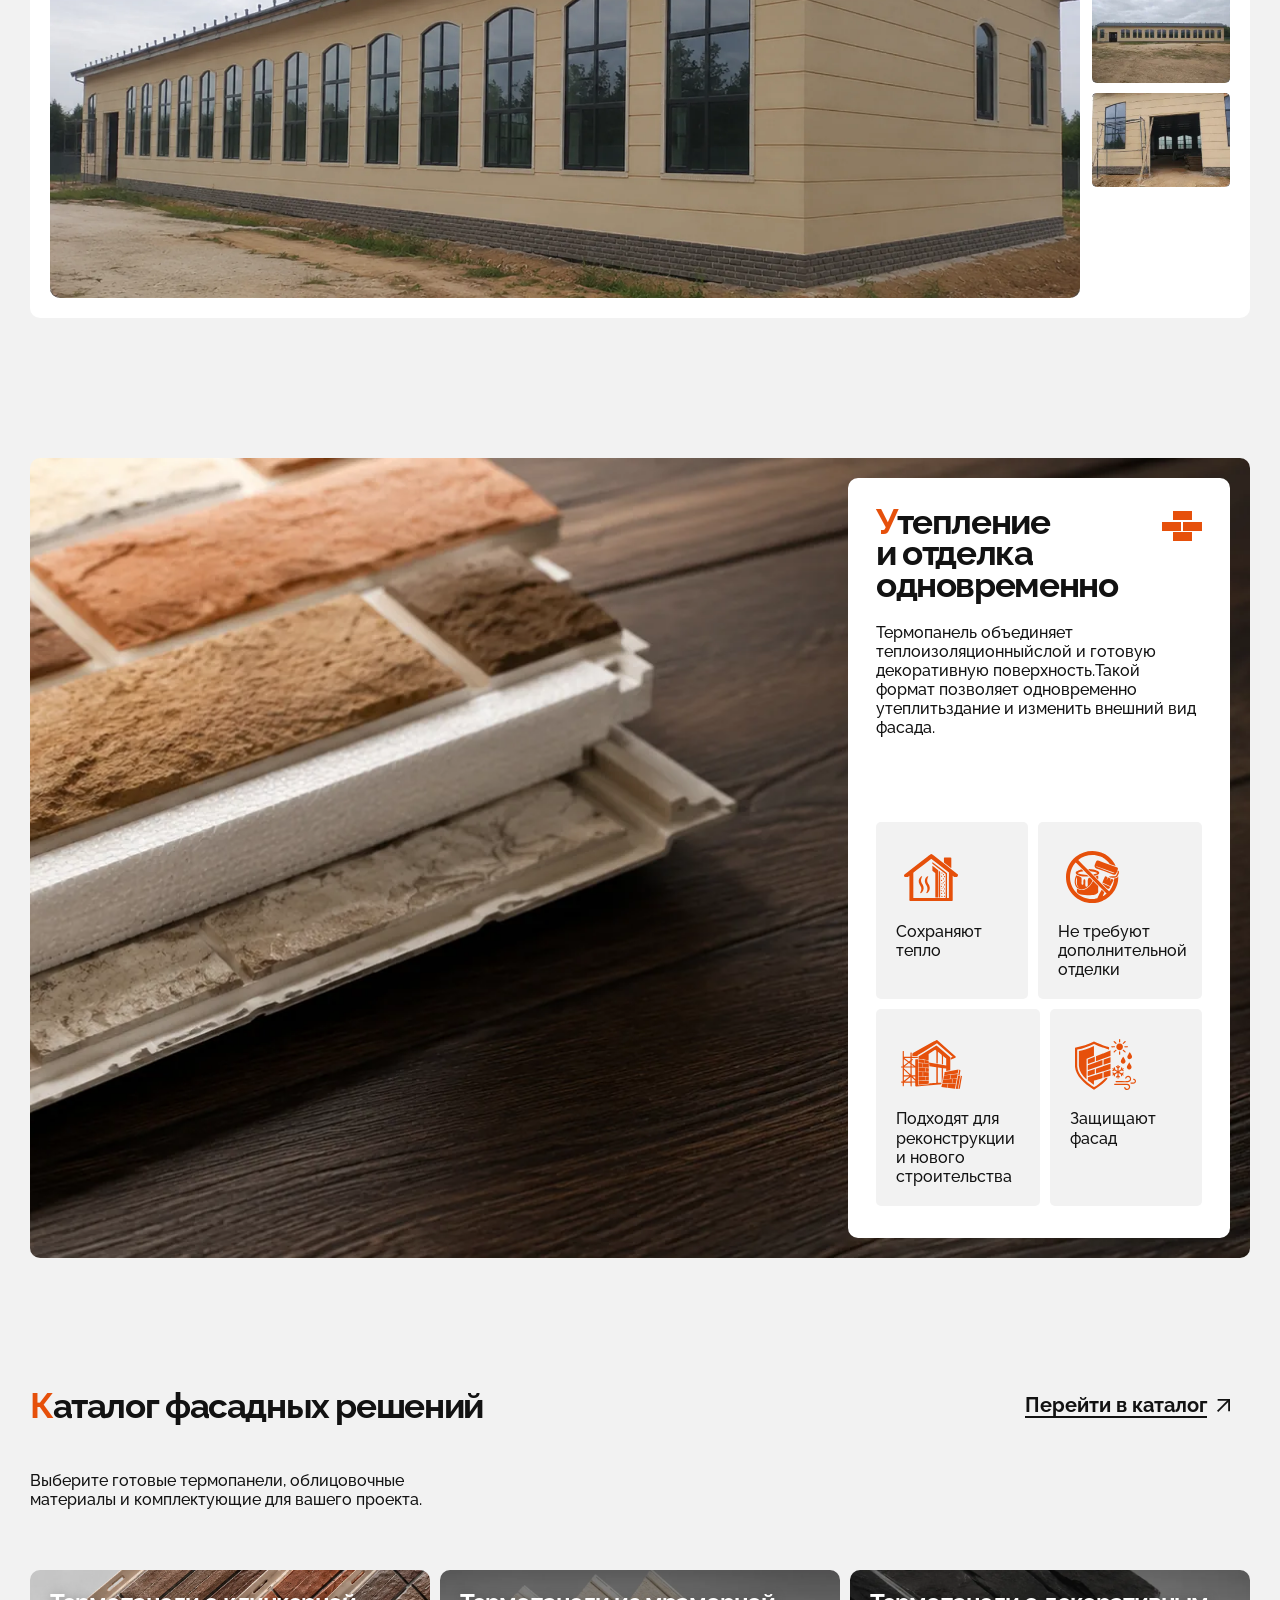
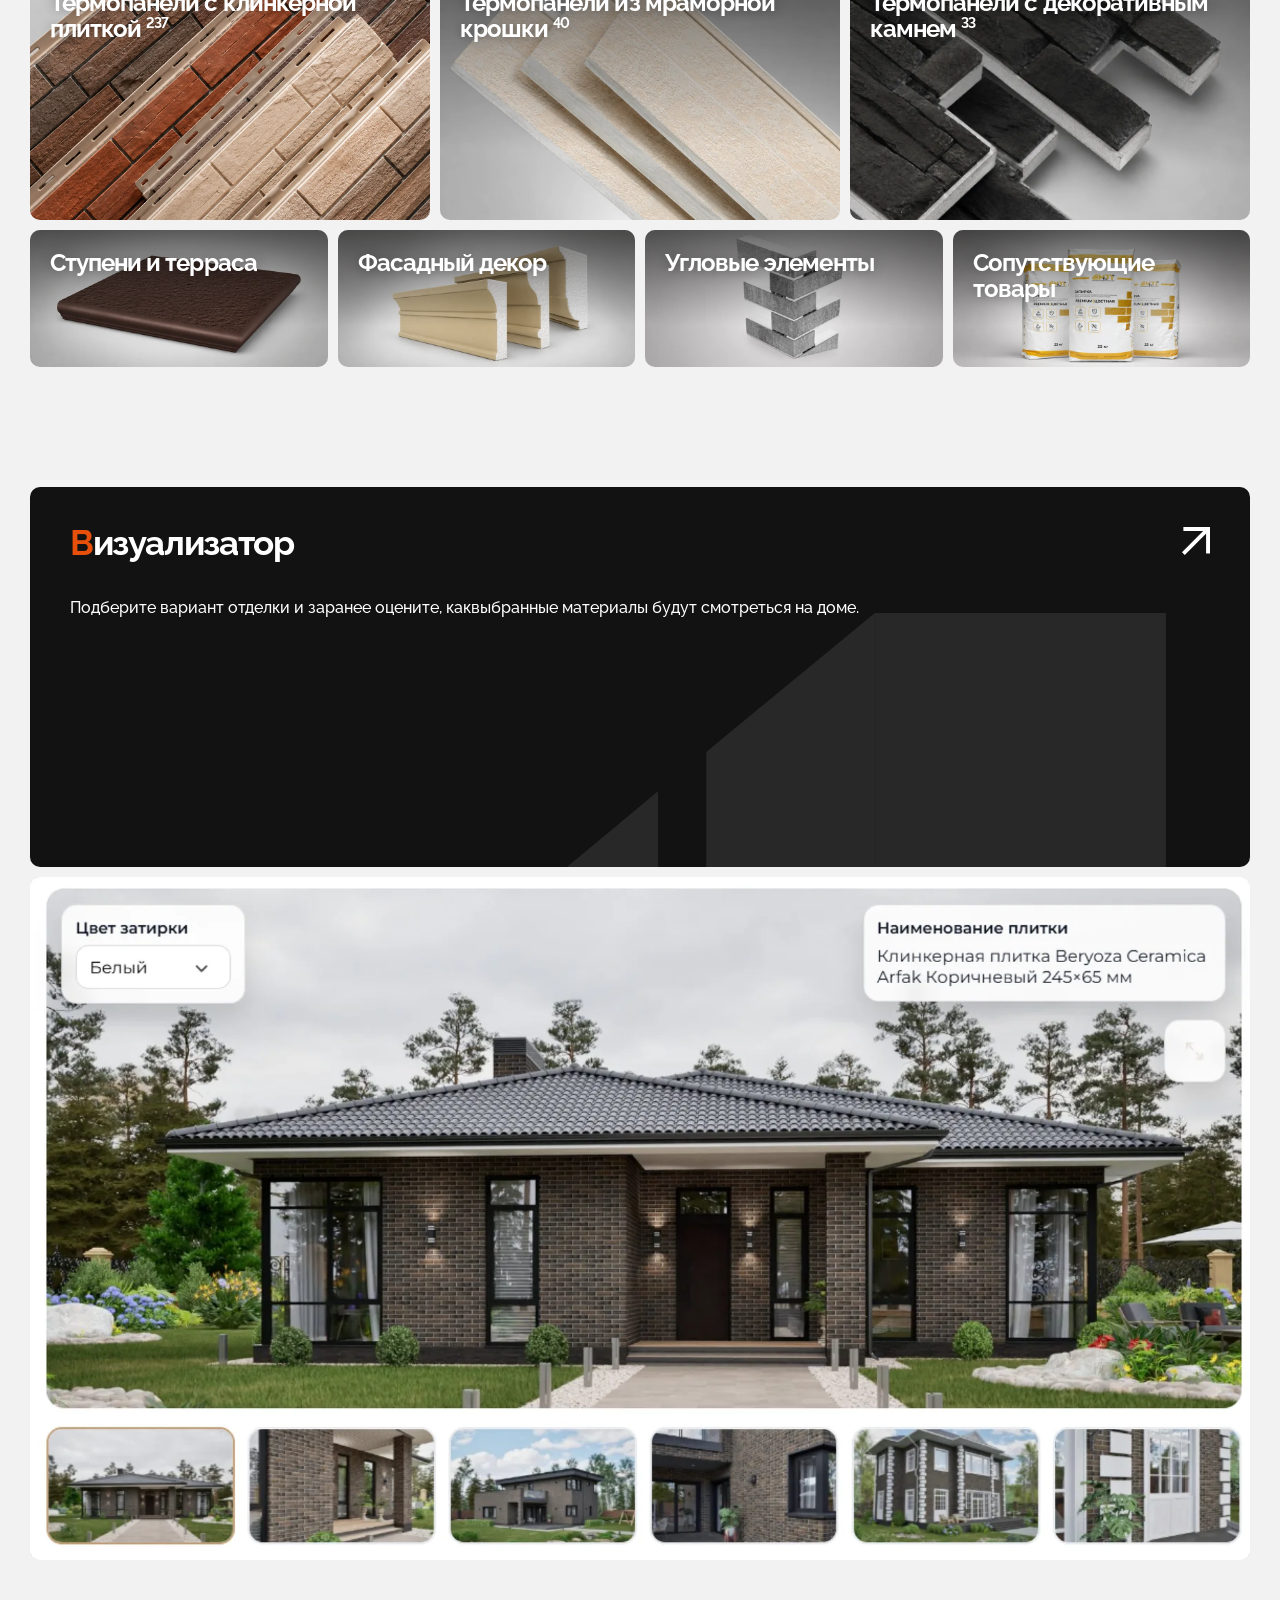
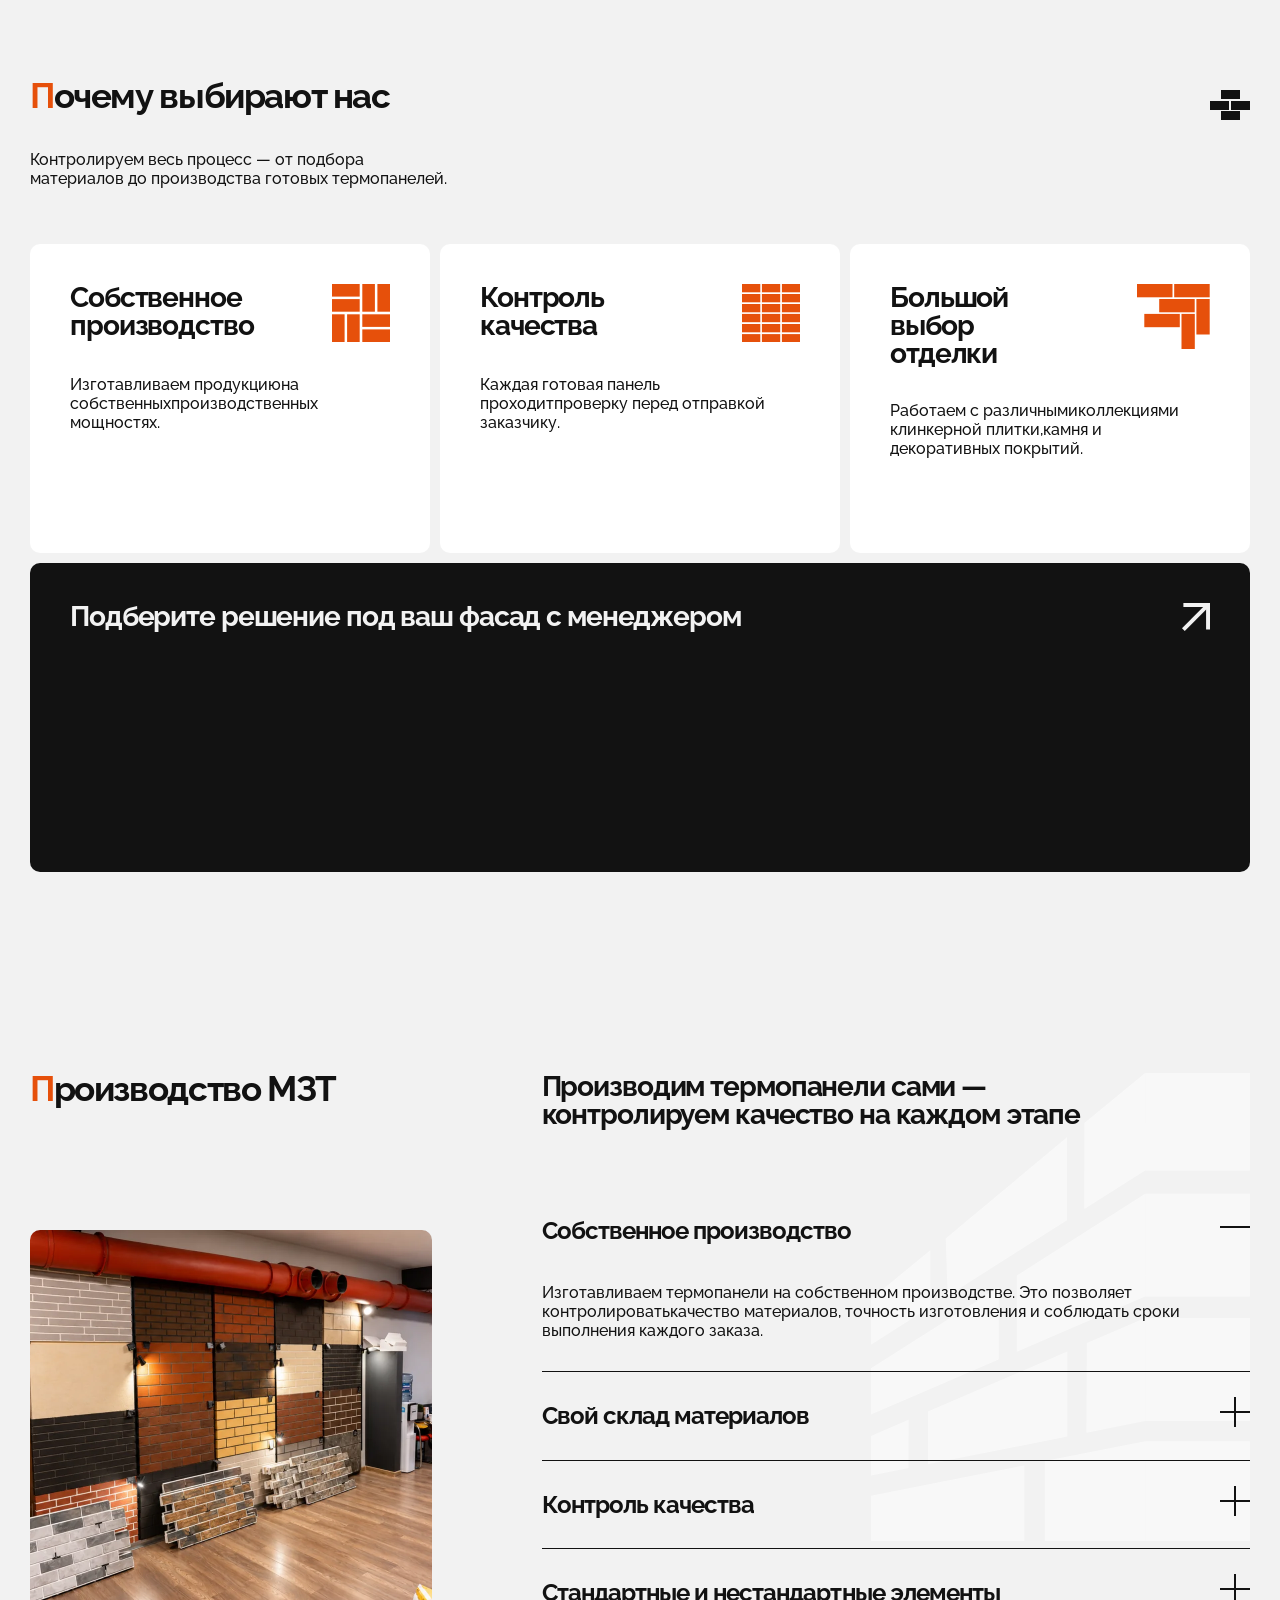
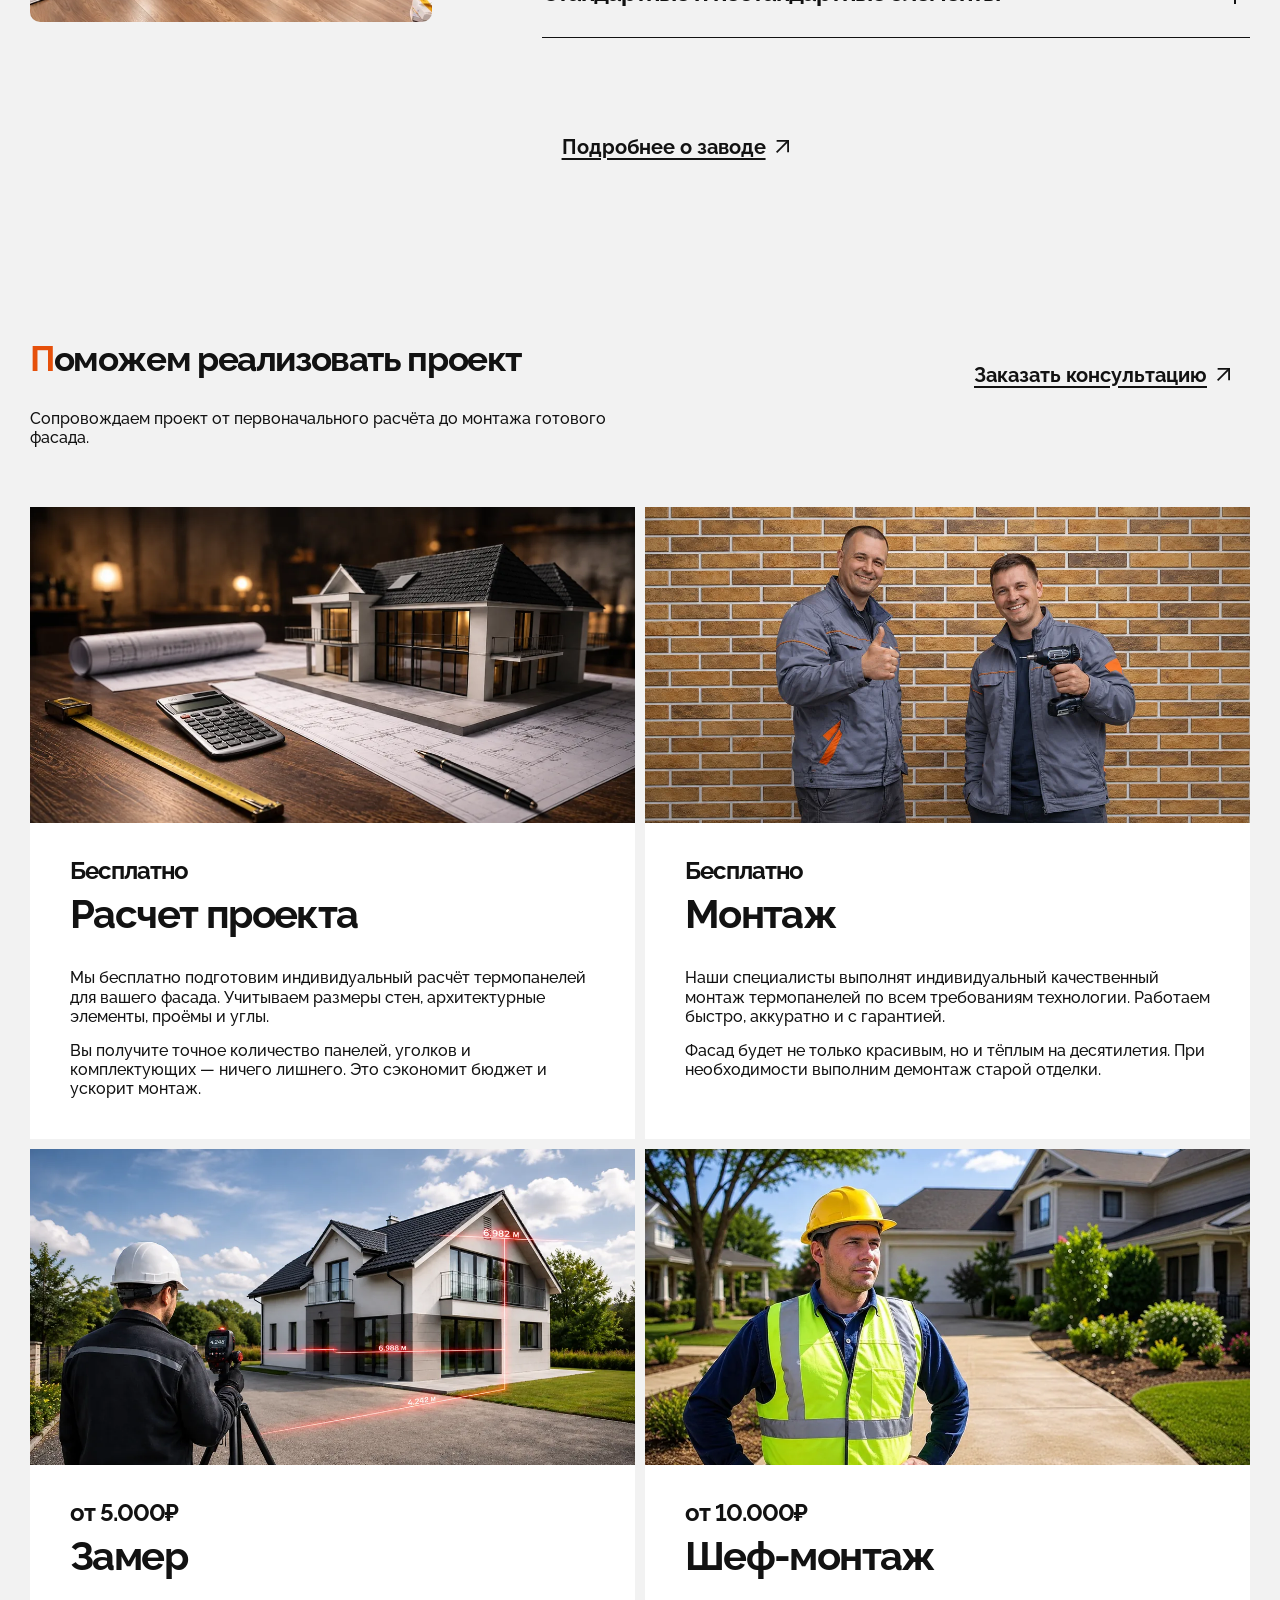
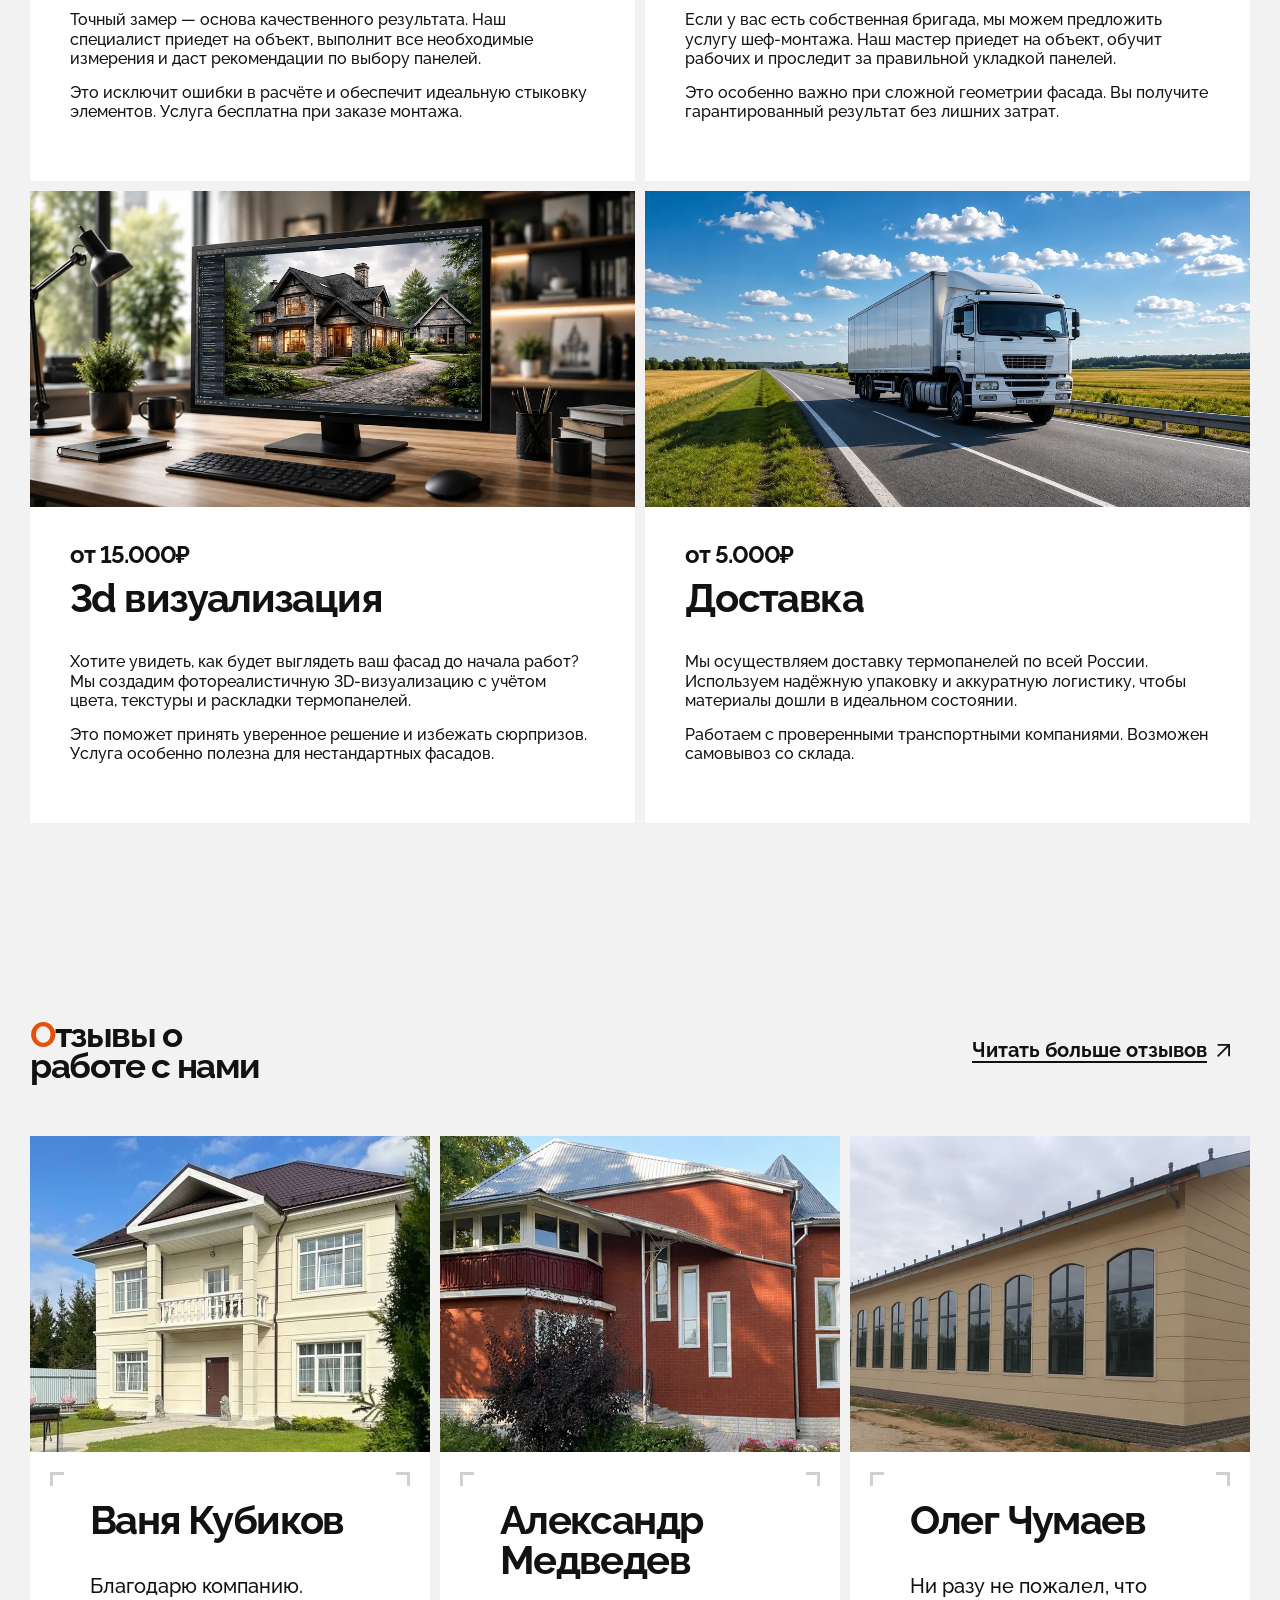
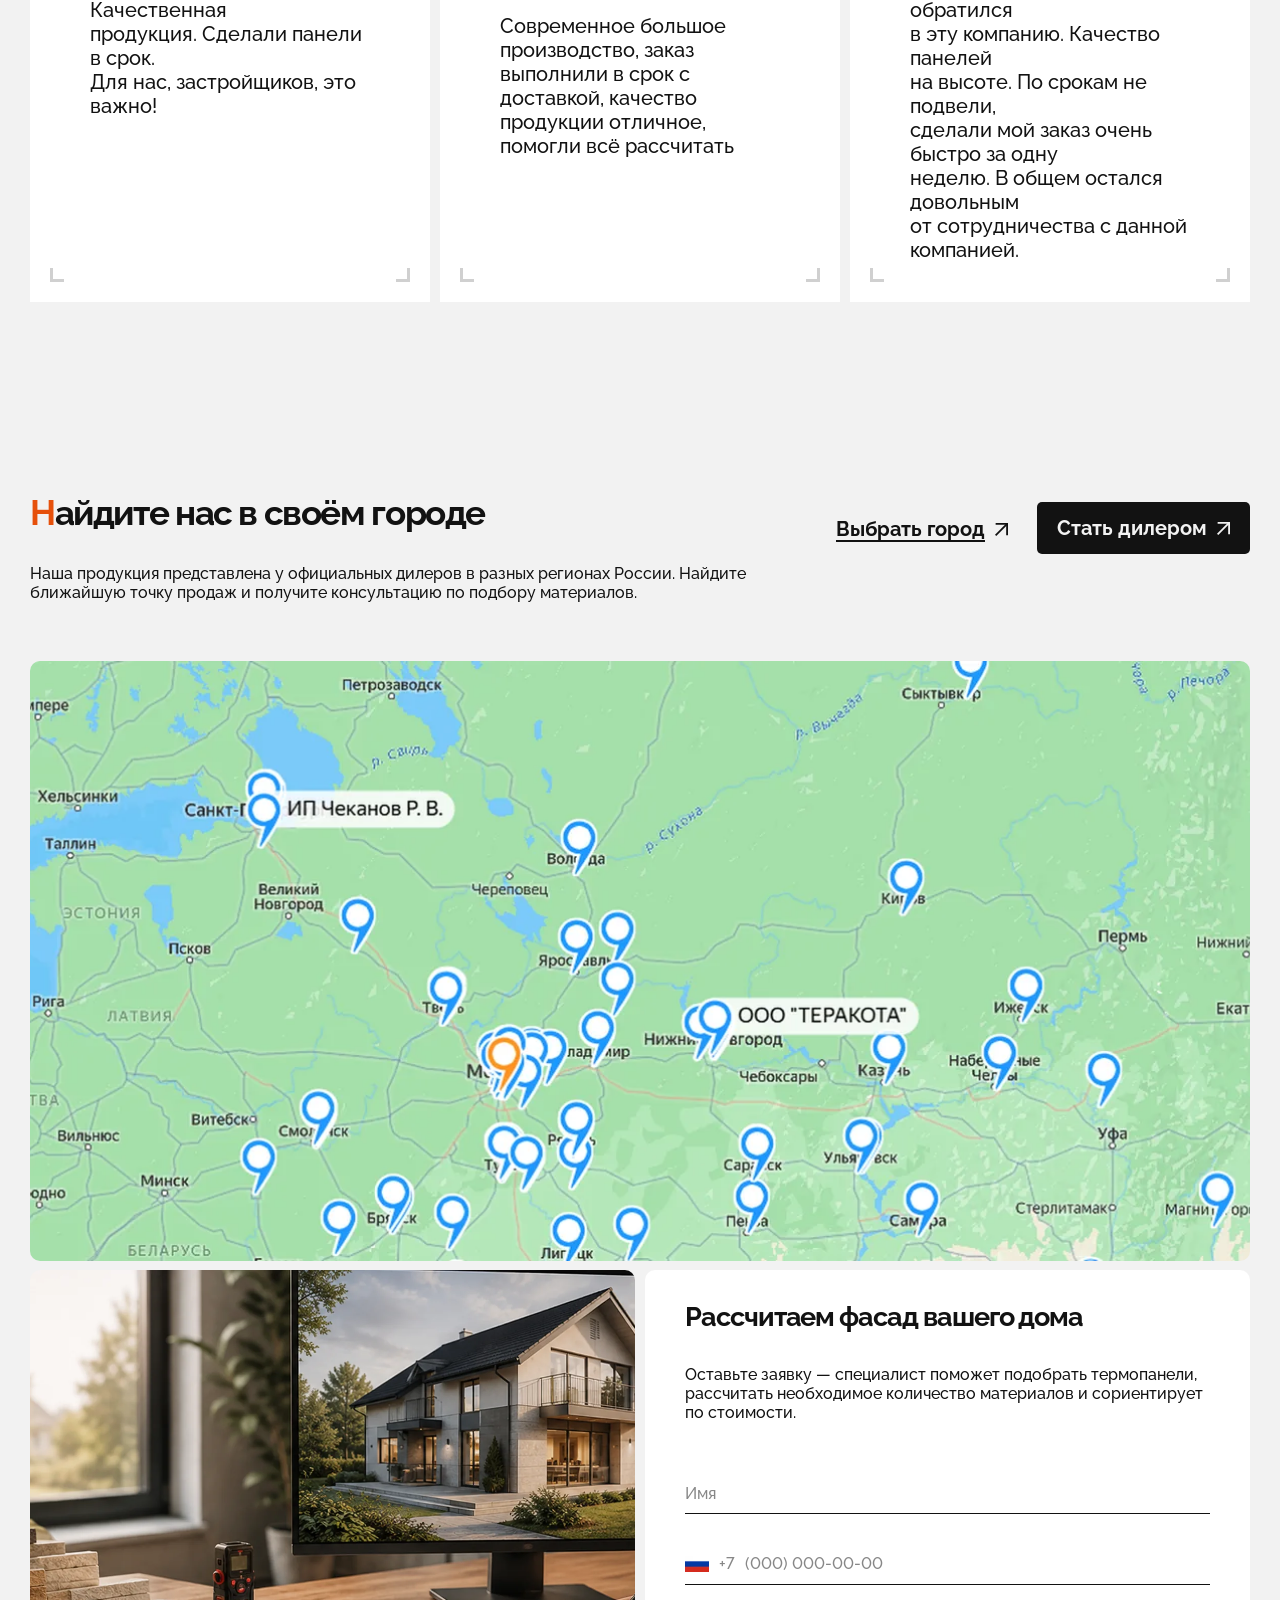
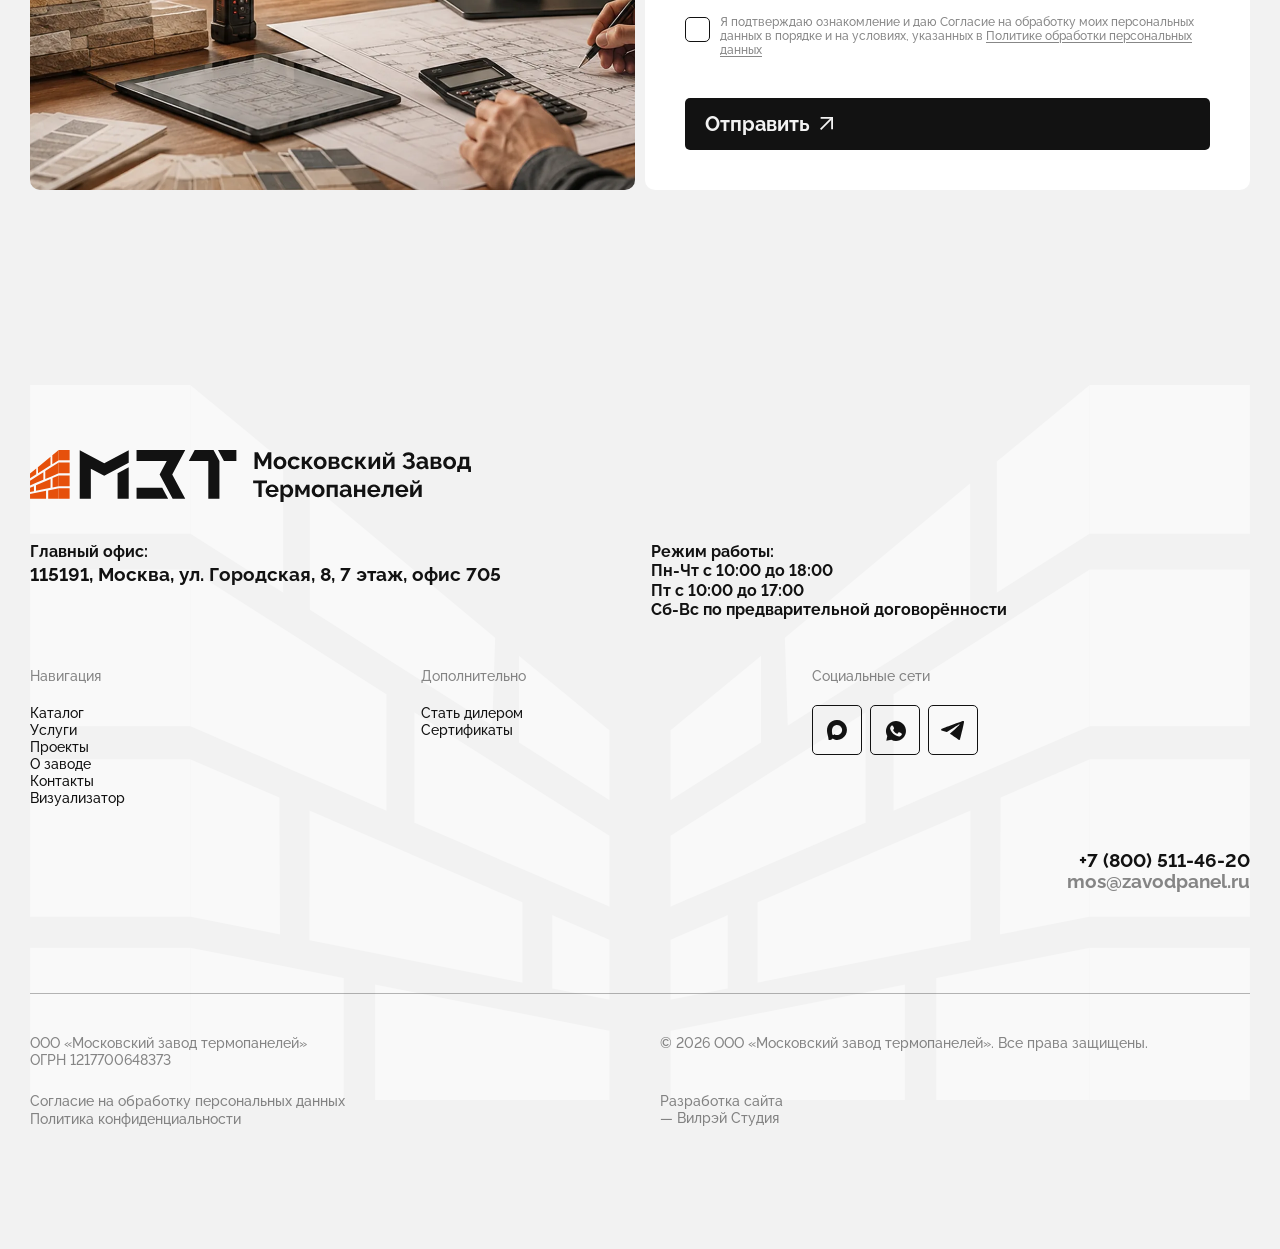
==== commit 36ccc30a: "Закрепить верхнее меню, убрать разъезжающийся перенос текста в 4 блоках Плохой перенос в первом пунк" ====
--- a/docs/index.html
+++ b/docs/index.html
@@ -26,6 +26,7 @@
     <div class="hero__inner">
 
       <!-- шапка -->
+      <div id="topbarSentinel"></div>
       <header class="topbar">
         <a class="topbar__logo" href="#main" aria-label="Московский Завод Термопанелей, на главную">
           <img src="assets/logo/logo-header.svg" alt="" width="226" height="25">
@@ -47,6 +48,7 @@
           <a class="navchip navchip--dark" href="#">Вход для дилеров</a>
         </div>
       </header>
+
 
 
       <!-- контент первого экрана -->
@@ -853,6 +855,7 @@
 
   </div>
 </footer>
+
 
 
 <!-- ═══ Калькулятор: общий поп-ап ═══
@@ -1008,6 +1011,7 @@
 
 
 
+
 <!-- ═══ Просмотр фото на весь экран ═══
      Требование из комментария к макету: «При нажатии фотография
      увеличивается на весь экран» -->
--- a/docs/css/styles.css
+++ b/docs/css/styles.css
@@ -137,6 +137,28 @@
   flex: 0 0 auto;
   min-width: 0;
 }
+
+/* Закрепление шапки при прокрутке. .topbar живёт внутри .hero, у которой
+   overflow:hidden (кадрирование фото первого экрана) — обычный
+   position:sticky там обрезался бы вместе с герой-секцией. Поэтому шапку
+   закрепляет JS (js/main.js, IntersectionObserver по #topbarSentinel):
+   как только первый экран уходит за верх экрана, .topbar получает
+   .topbar--pinned и выходит в position:fixed поверх страницы; место,
+   которое она освобождает в потоке .hero__inner, к этому моменту уже
+   не видно — экран проскроллен дальше. */
+.topbar--pinned {
+  position: fixed;
+  top: 16px;
+  left: 50%;
+  transform: translateX(-50%);
+  width: min(calc(100% - var(--gutter) * 2), var(--page));
+  z-index: 150;
+  box-shadow: 0 8px 24px rgba(0, 0, 0, .12);
+}
+
+/* метка конца первого экрана — точка отсчёта для закрепления шапки,
+   ничего не рисует (тот же приём, что был у #dockSentinel) */
+#topbarSentinel { height: 1px; margin-top: -1px; }
 
 .topbar__logo { display: flex; align-items: center; flex: 0 0 auto; }
 .topbar__logo img { width: clamp(180px, 11.77vw, 226px); height: auto; }
--- a/docs/css/sections.css
+++ b/docs/css/sections.css
@@ -351,6 +351,13 @@
   line-height: 1.2;
 }
 
+/* Карточка в этом диапазоне уже сузилась, а четыре принудительных переноса
+   в тексте — ещё нет: часть строк заново переносилась по словам, и вместо
+   4 строк по макету получалось 5-8 (проверено Range.getClientRects). */
+@media (max-width: 1600px) {
+  .insulation__text br { display: none; }
+}
+
 /* Средние экраны: композиция макета сохраняется, поджимаются только поля */
 @media (max-width: 1500px) {
   .insulation { padding-top: 140px; }
@@ -544,6 +551,15 @@
 }
 .visual__shot:hover img { transform: scale(1.02); }
 
+/* Карточка — гибкая доля контейнера (flex: 0 0 32.92%), а перенос в тексте —
+   фиксированный, привязанный к ширине из макета. В диапазоне 1300-1600px
+   карточка уже заметно уже, а текст ещё не переключился на однокол. раскладку
+   (та — ниже, на 1280) — по данным сверки (Range.getClientRects по строкам)
+   там 2 строки превращались в 3-4. Отключаем перенос раньше, чем ломается. */
+@media (max-width: 1600px) {
+  .visual__text br { display: none; }
+}
+
 @media (max-width: 1280px) {
   .visual { padding-top: 120px; }
   .visual__row { flex-direction: column; }
@@ -661,6 +677,7 @@
   .why { padding-top: 120px; }
   .why__cards { flex-wrap: wrap; }
   .why__card { flex: 1 1 300px; }
+  .why__text br { display: none; }   /* короткая просадка на 1340-1380px, лишняя строка */
 }
 
 /* ─────────── 7. Производство МЗТ ─────────── */
@@ -772,6 +789,15 @@
   opacity: .5;
   pointer-events: none;
   z-index: 0;
+}
+
+/* Колонка с аккордеоном сужается вместе с окном (грид-доли), а перенос
+   в тексте первого пункта — нет: на 1150-1280px строка перед <br> уже
+   не помещалась и переносилась заново, 2 строки превращались в 4
+   (проверено Range.getClientRects). Ниже 1100 колонка снова во всю
+   ширину блока — там уже не ломается. */
+@media (max-width: 1500px) {
+  .acc__body p br { display: none; }
 }
 
 @media (max-width: 1100px) {
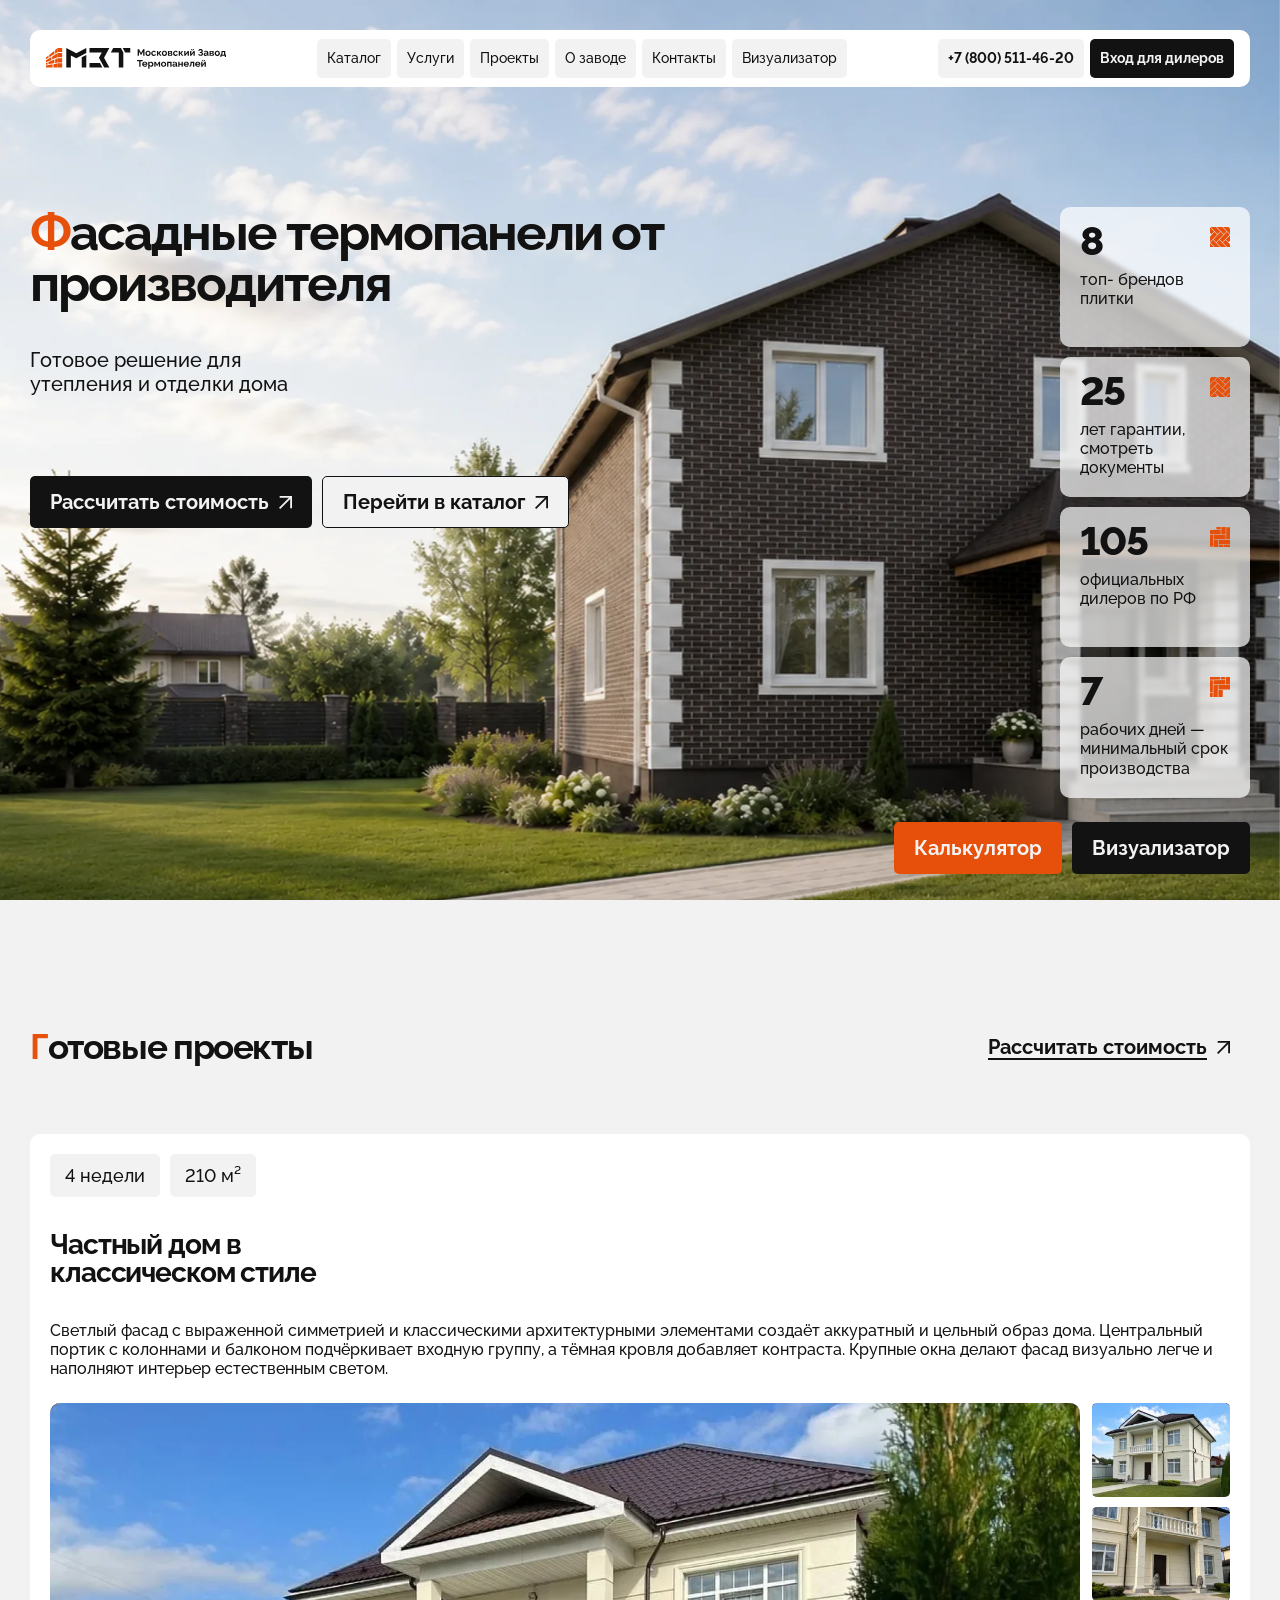
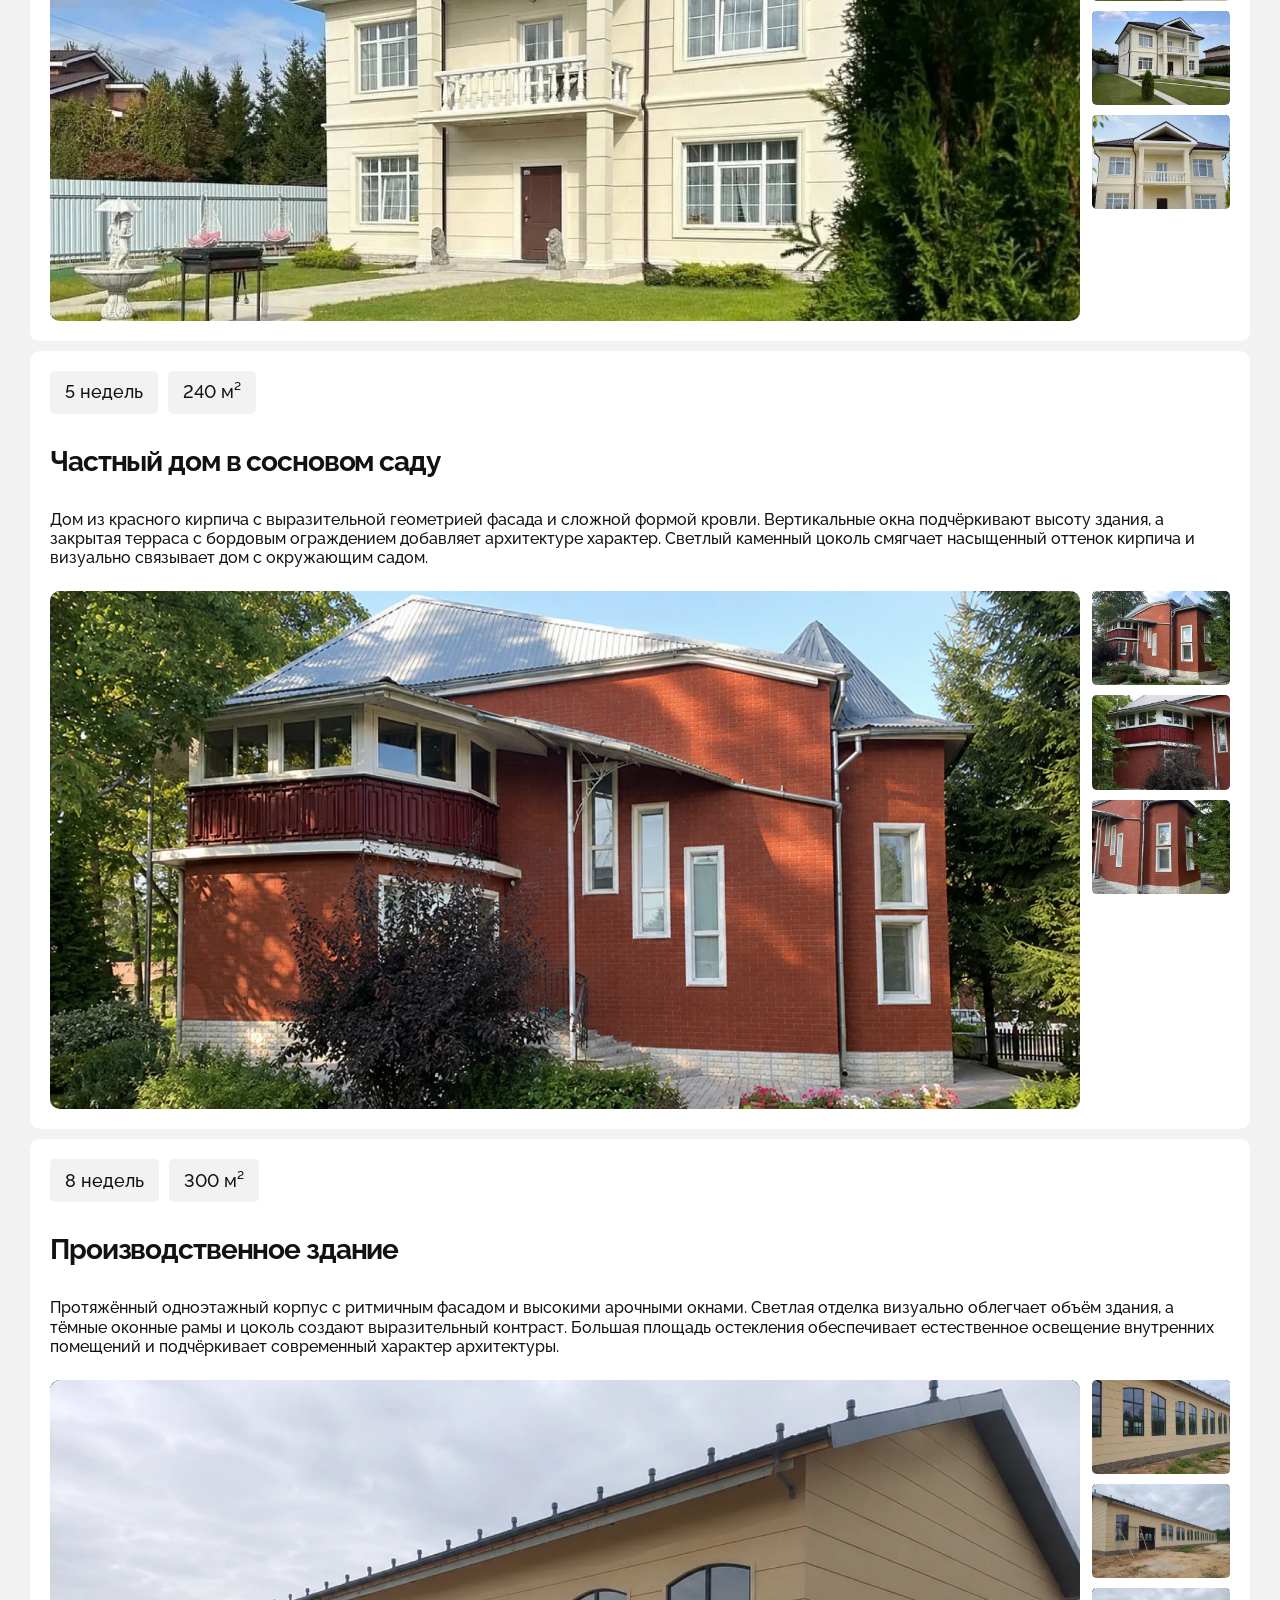
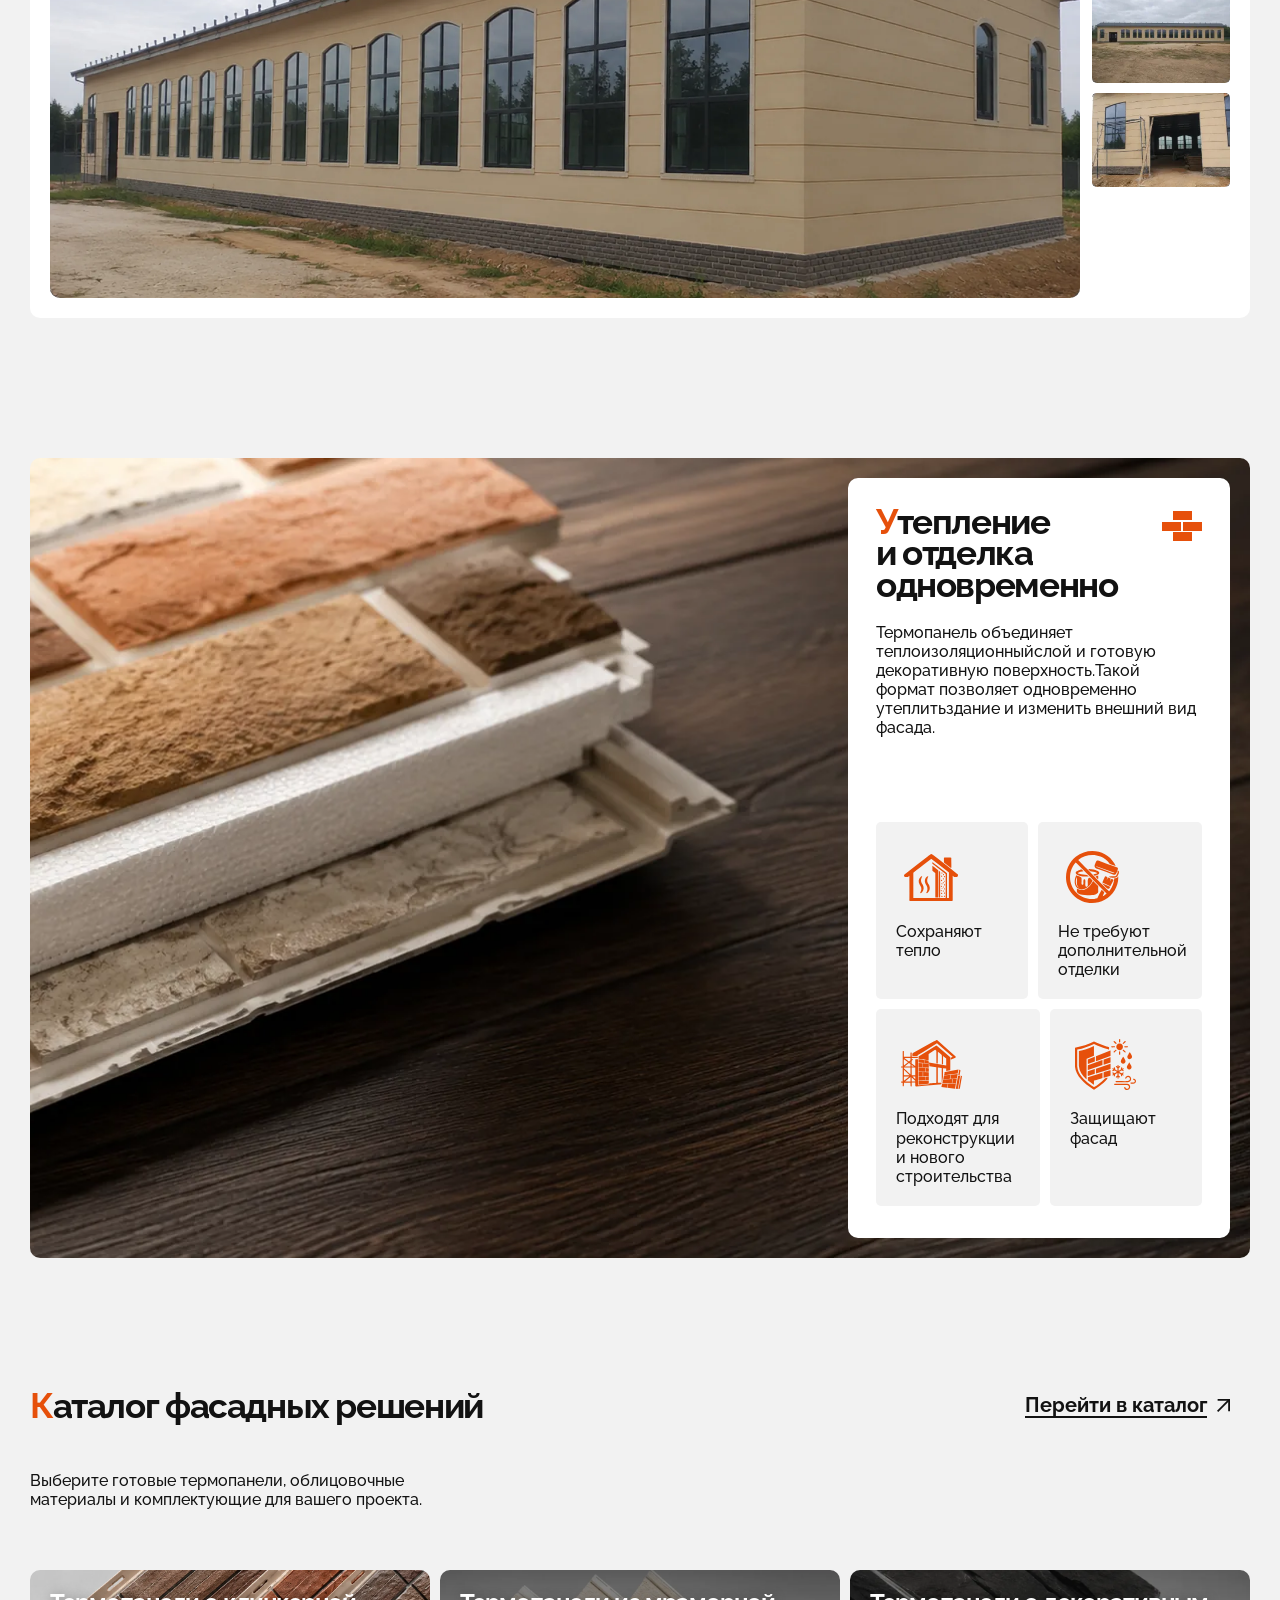
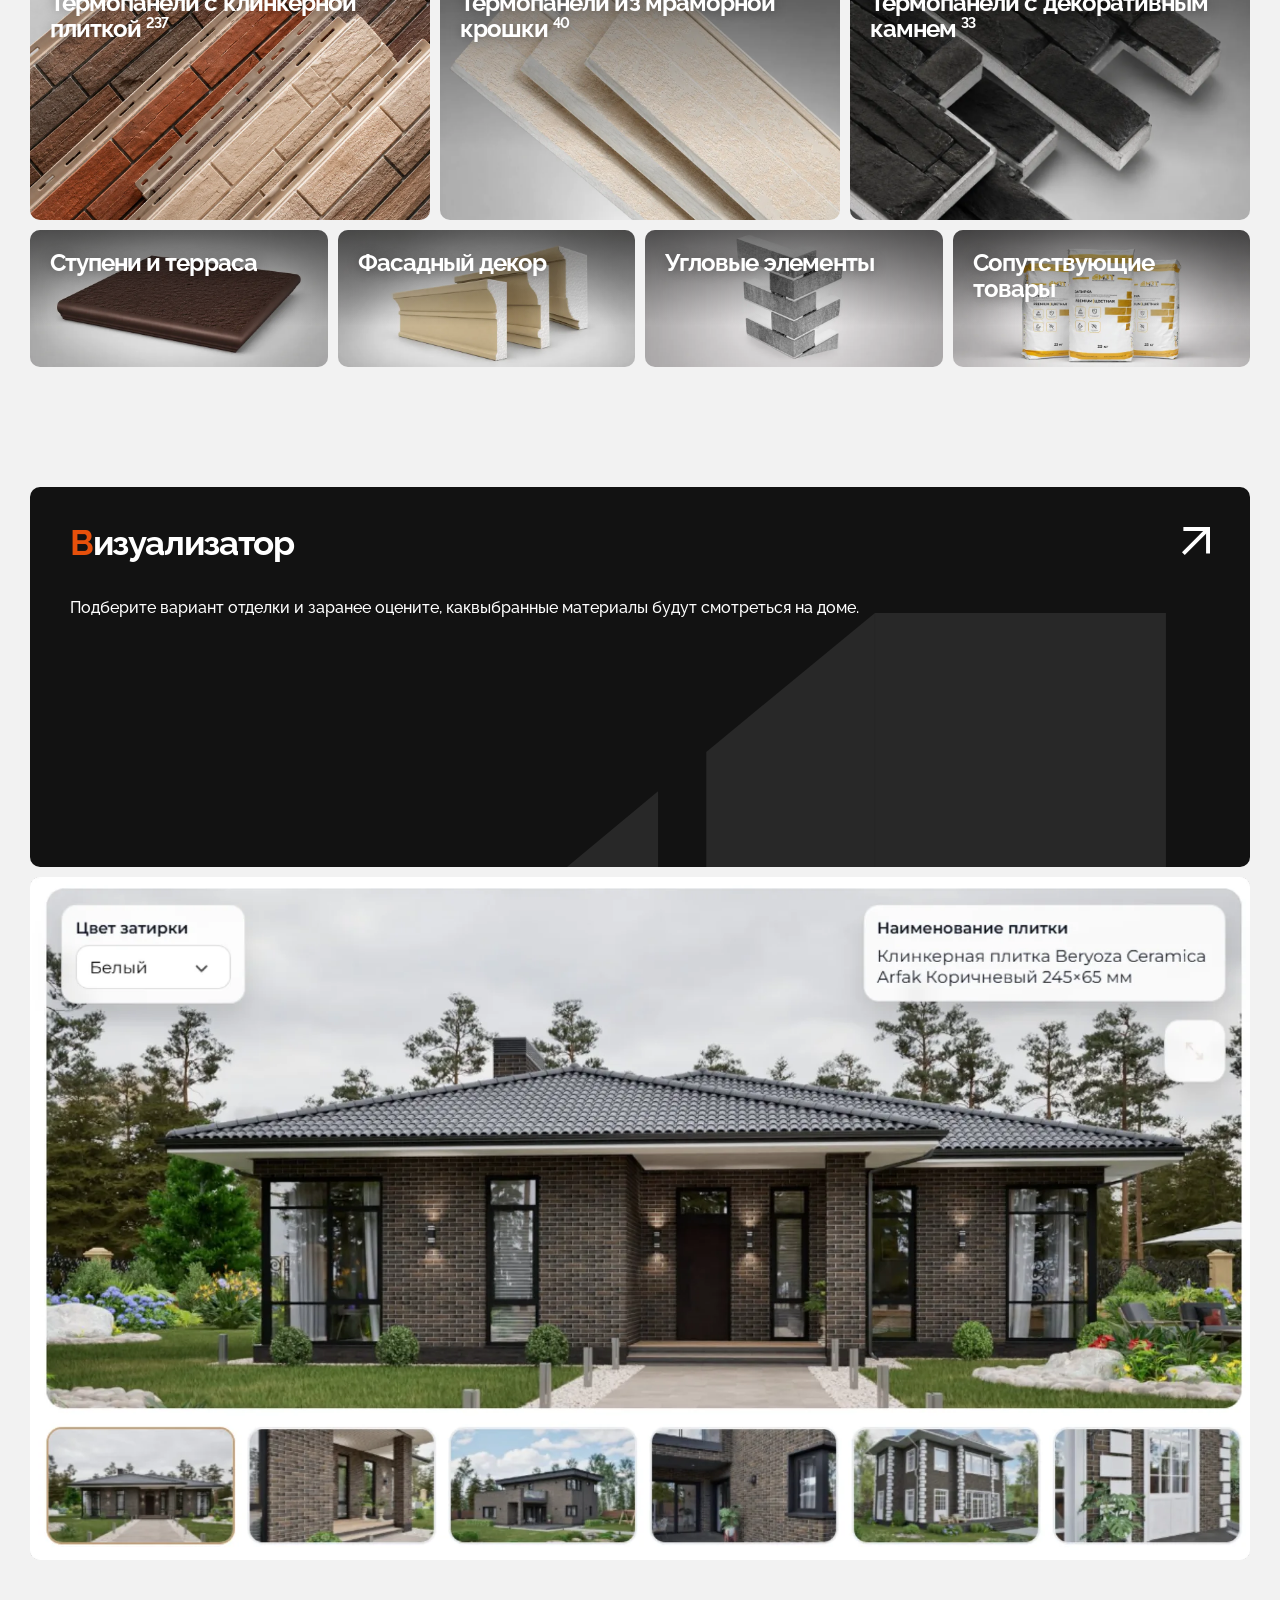
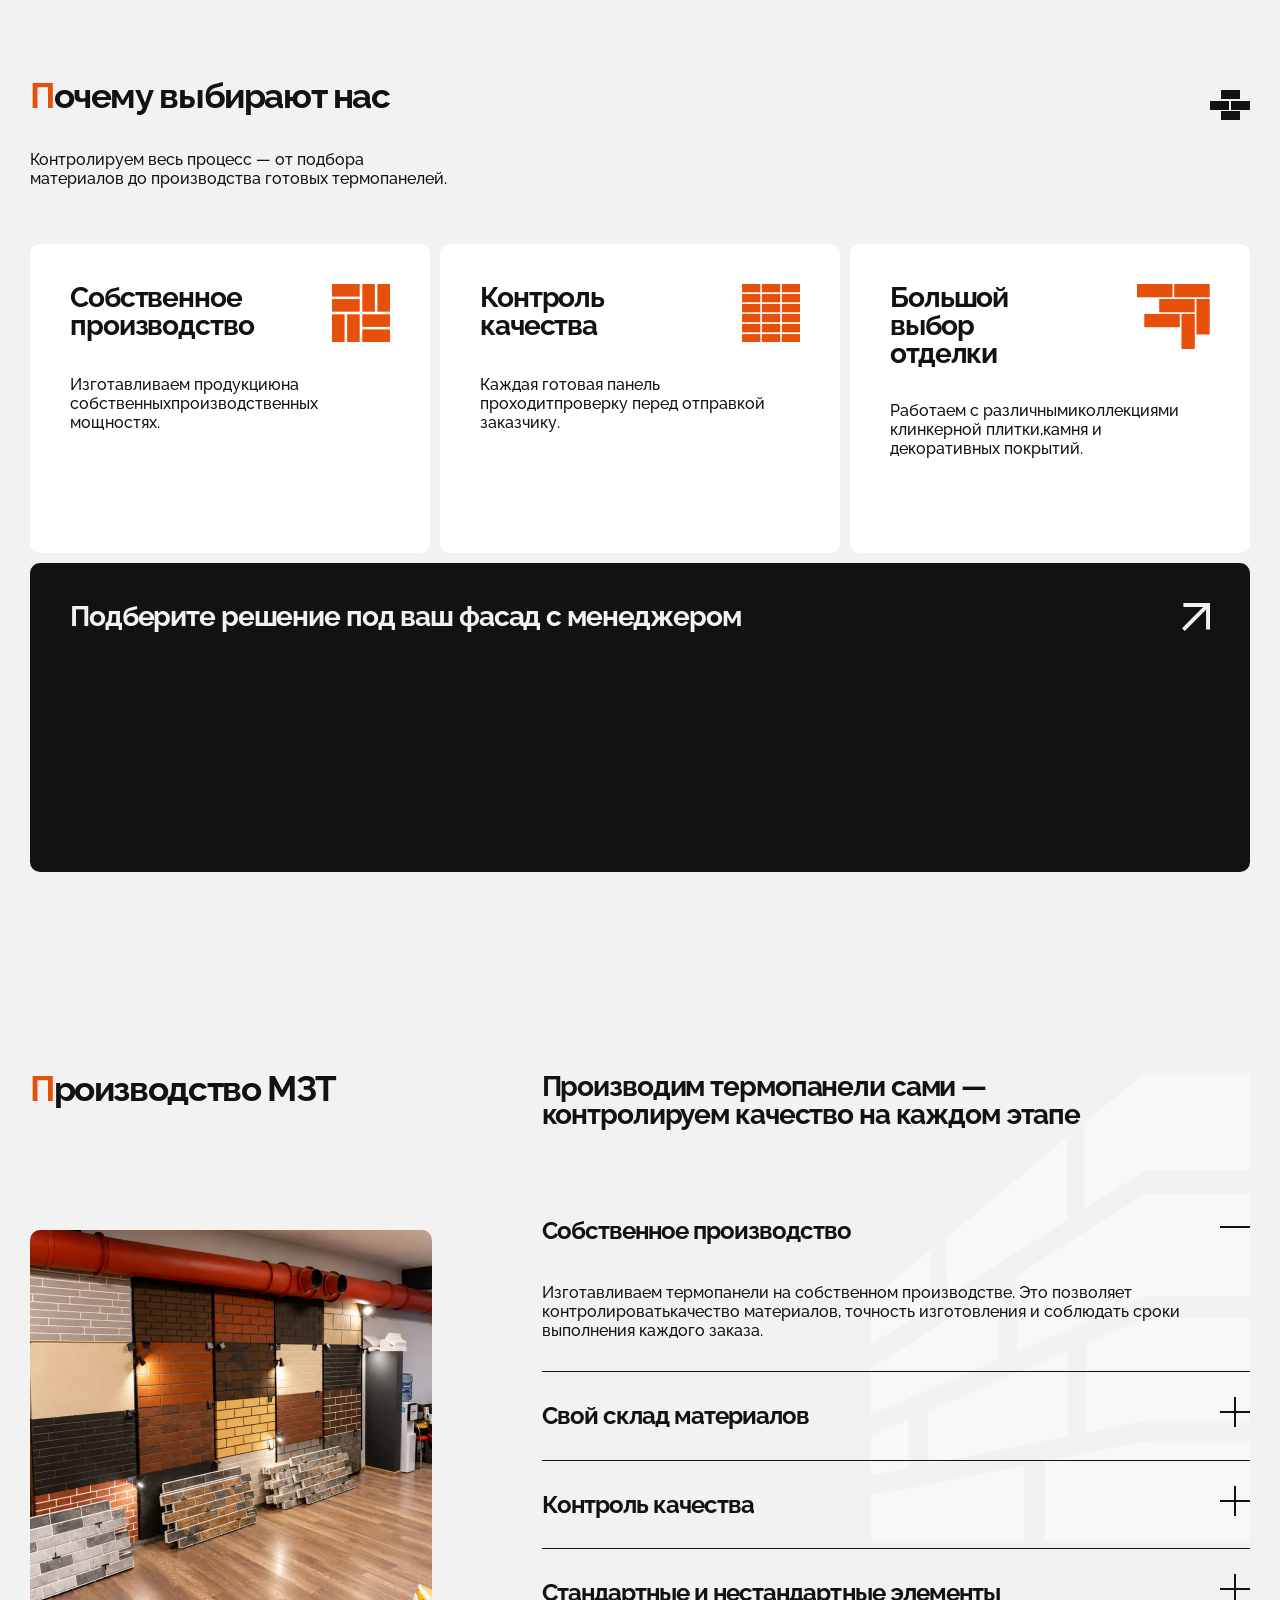
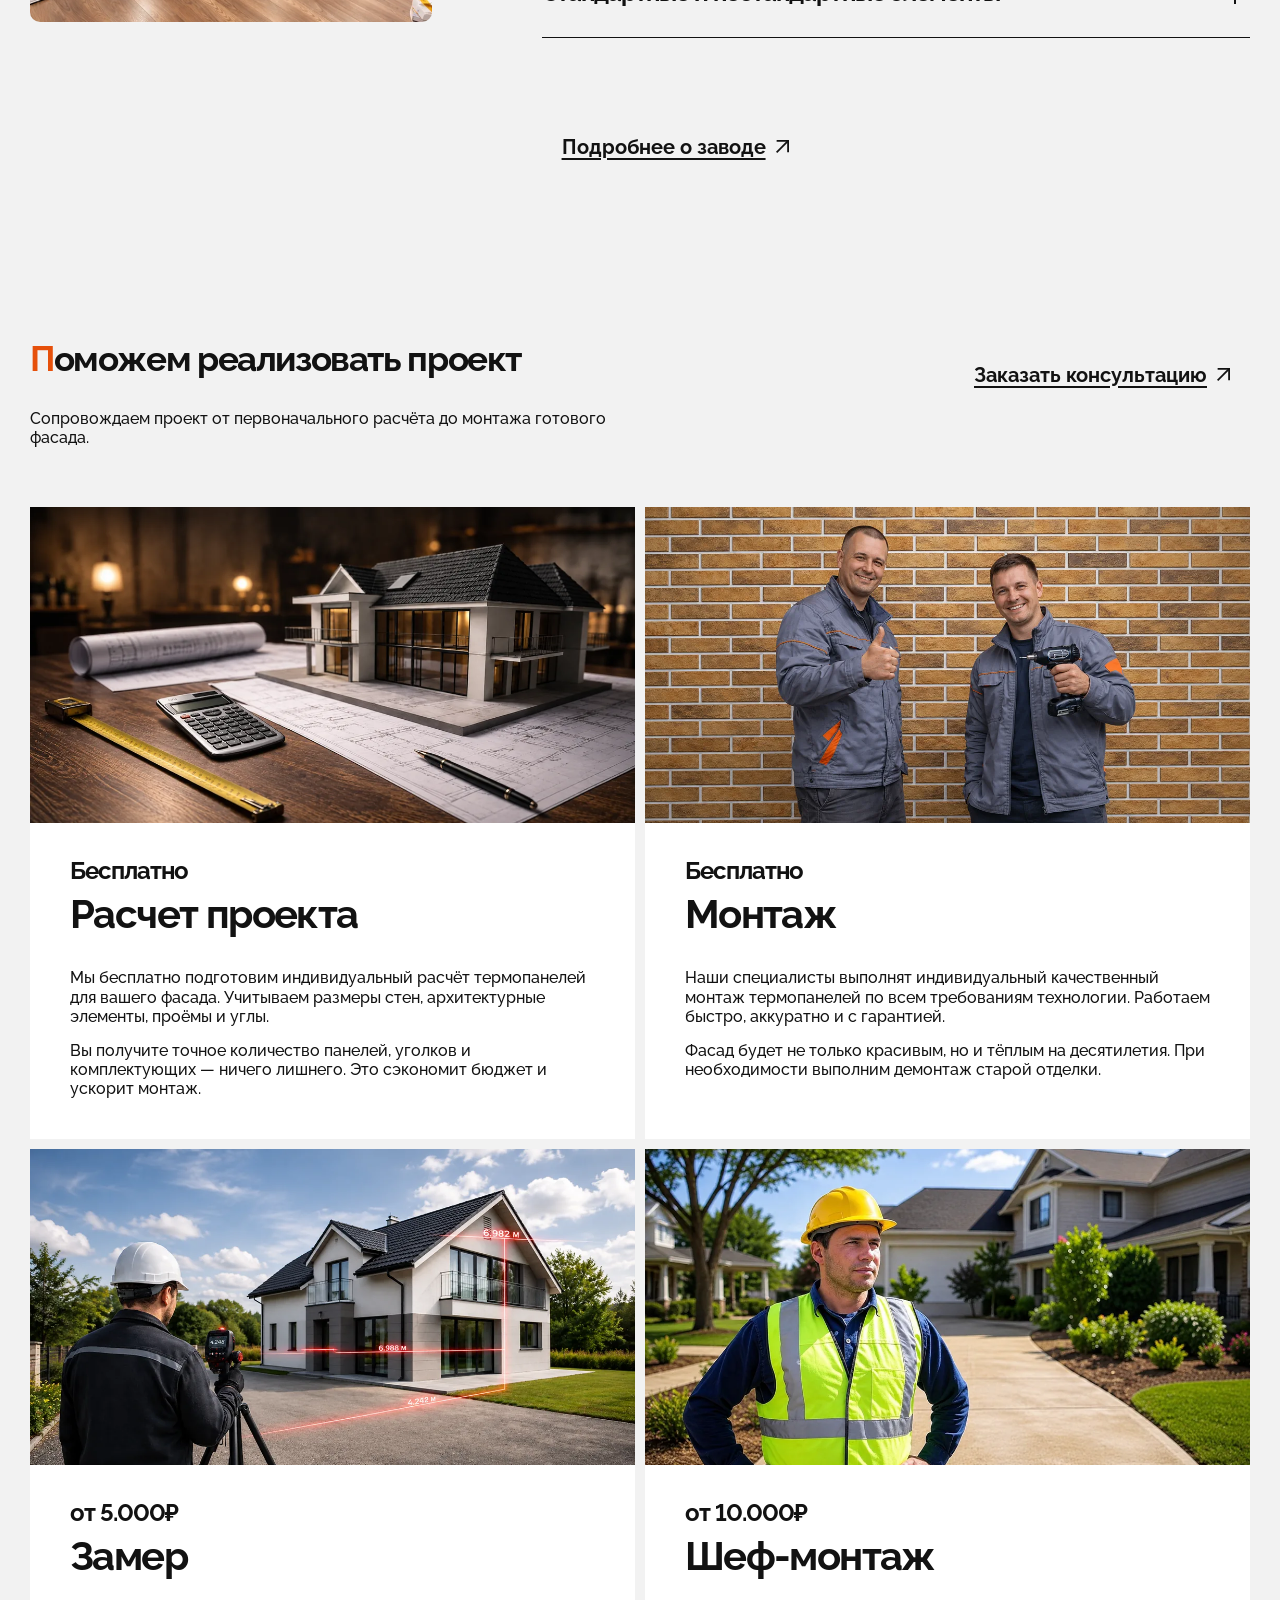
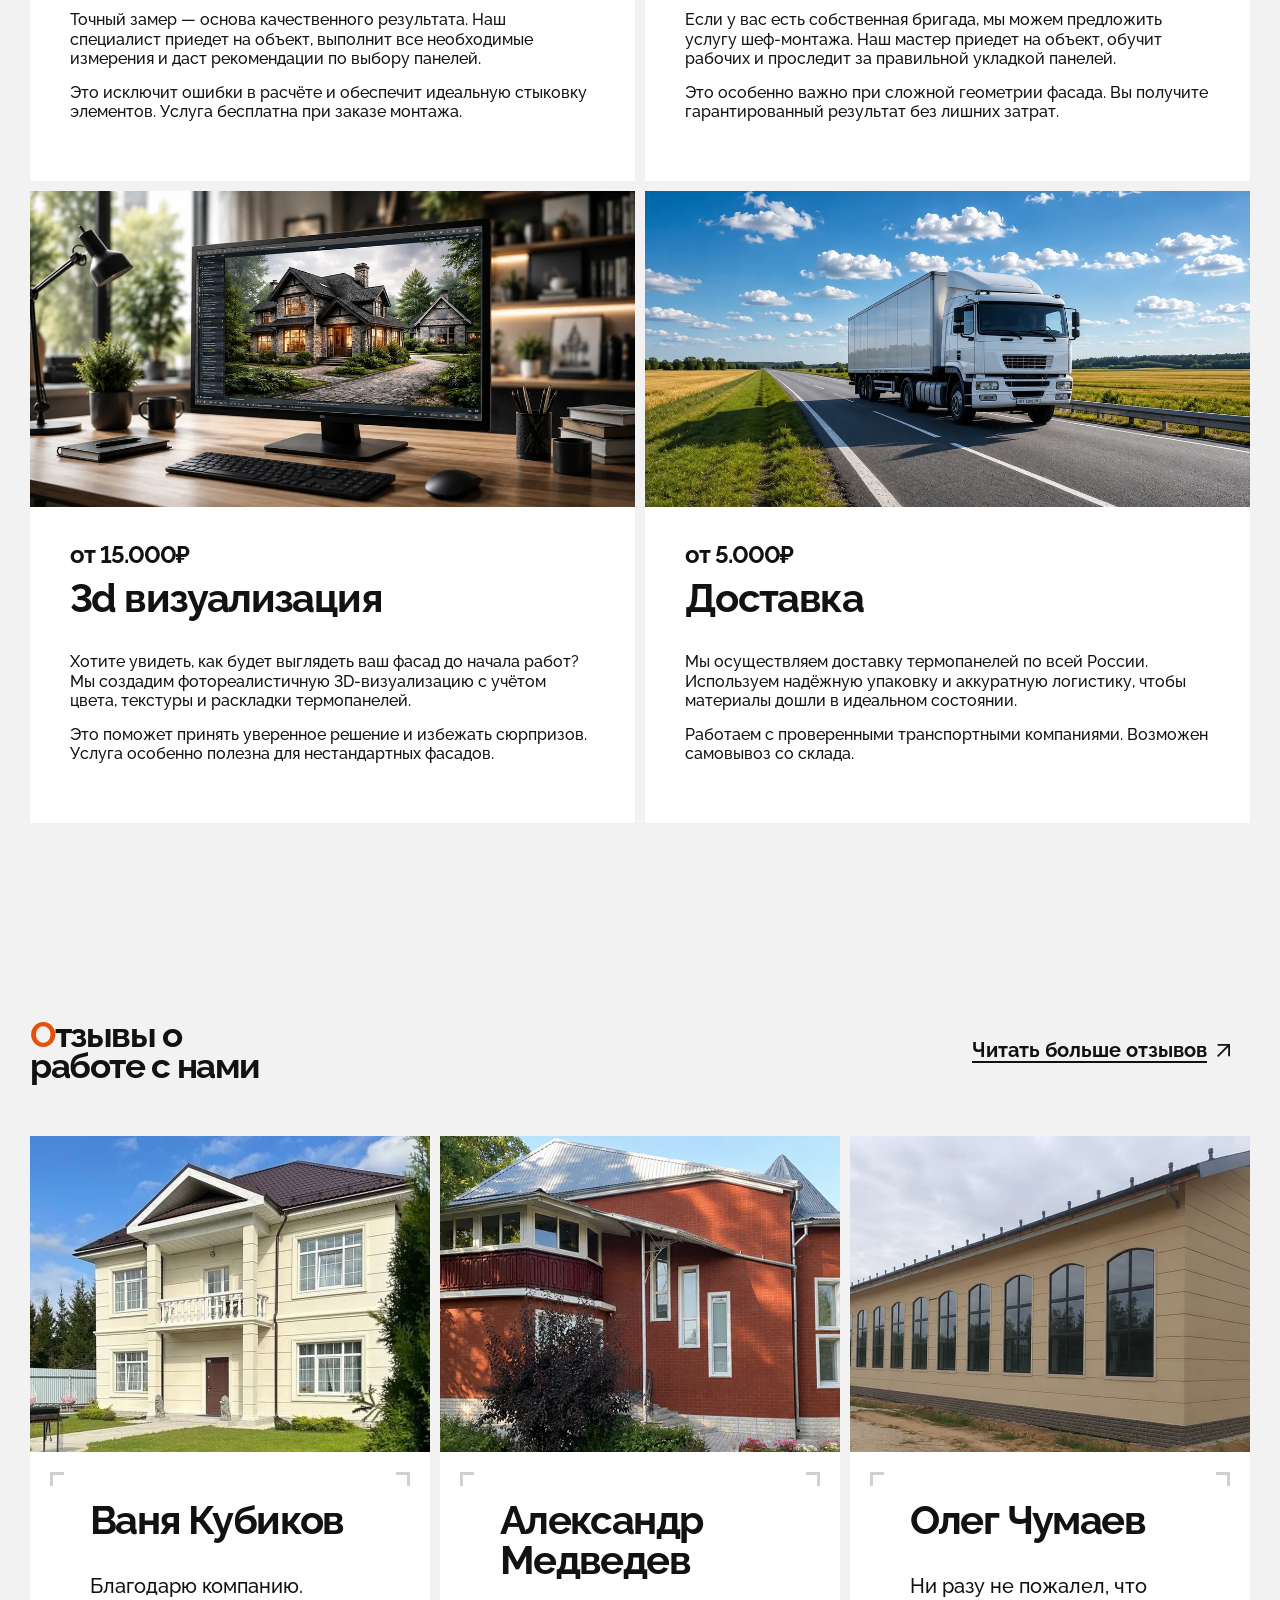
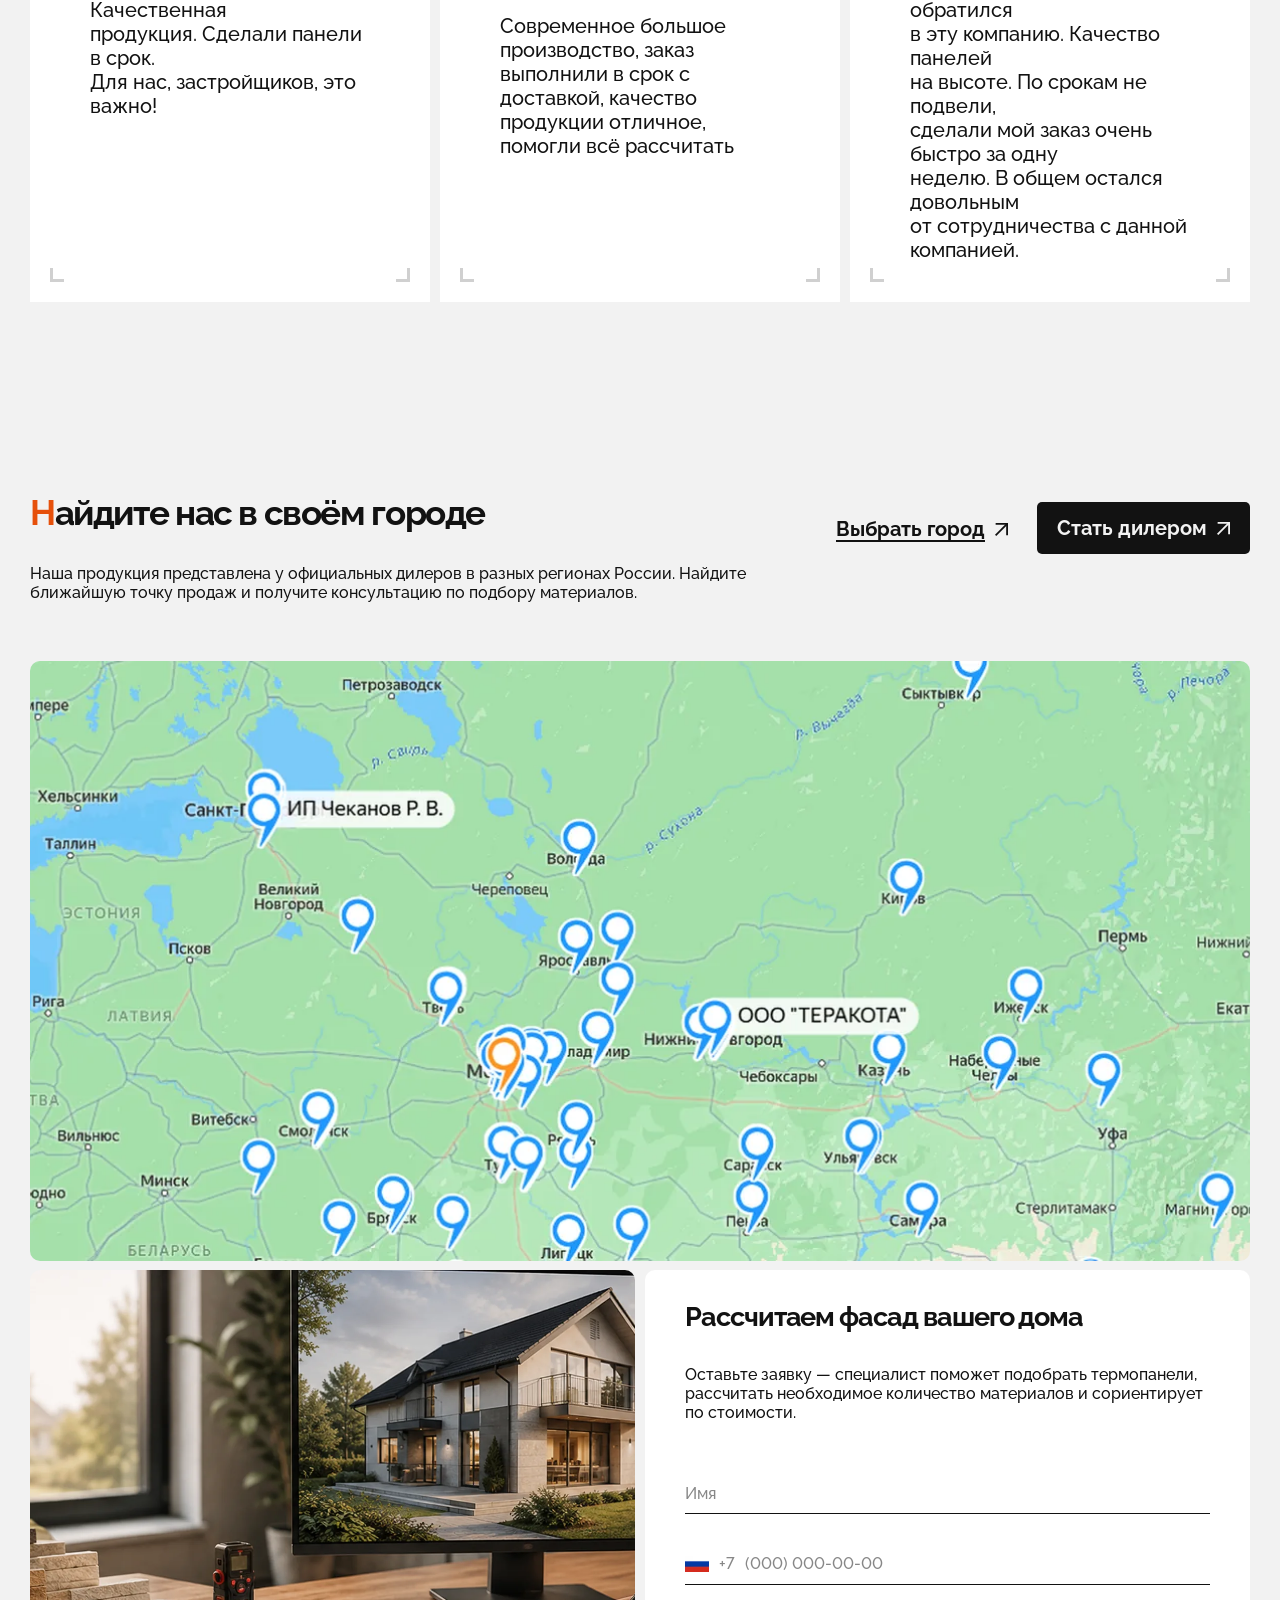
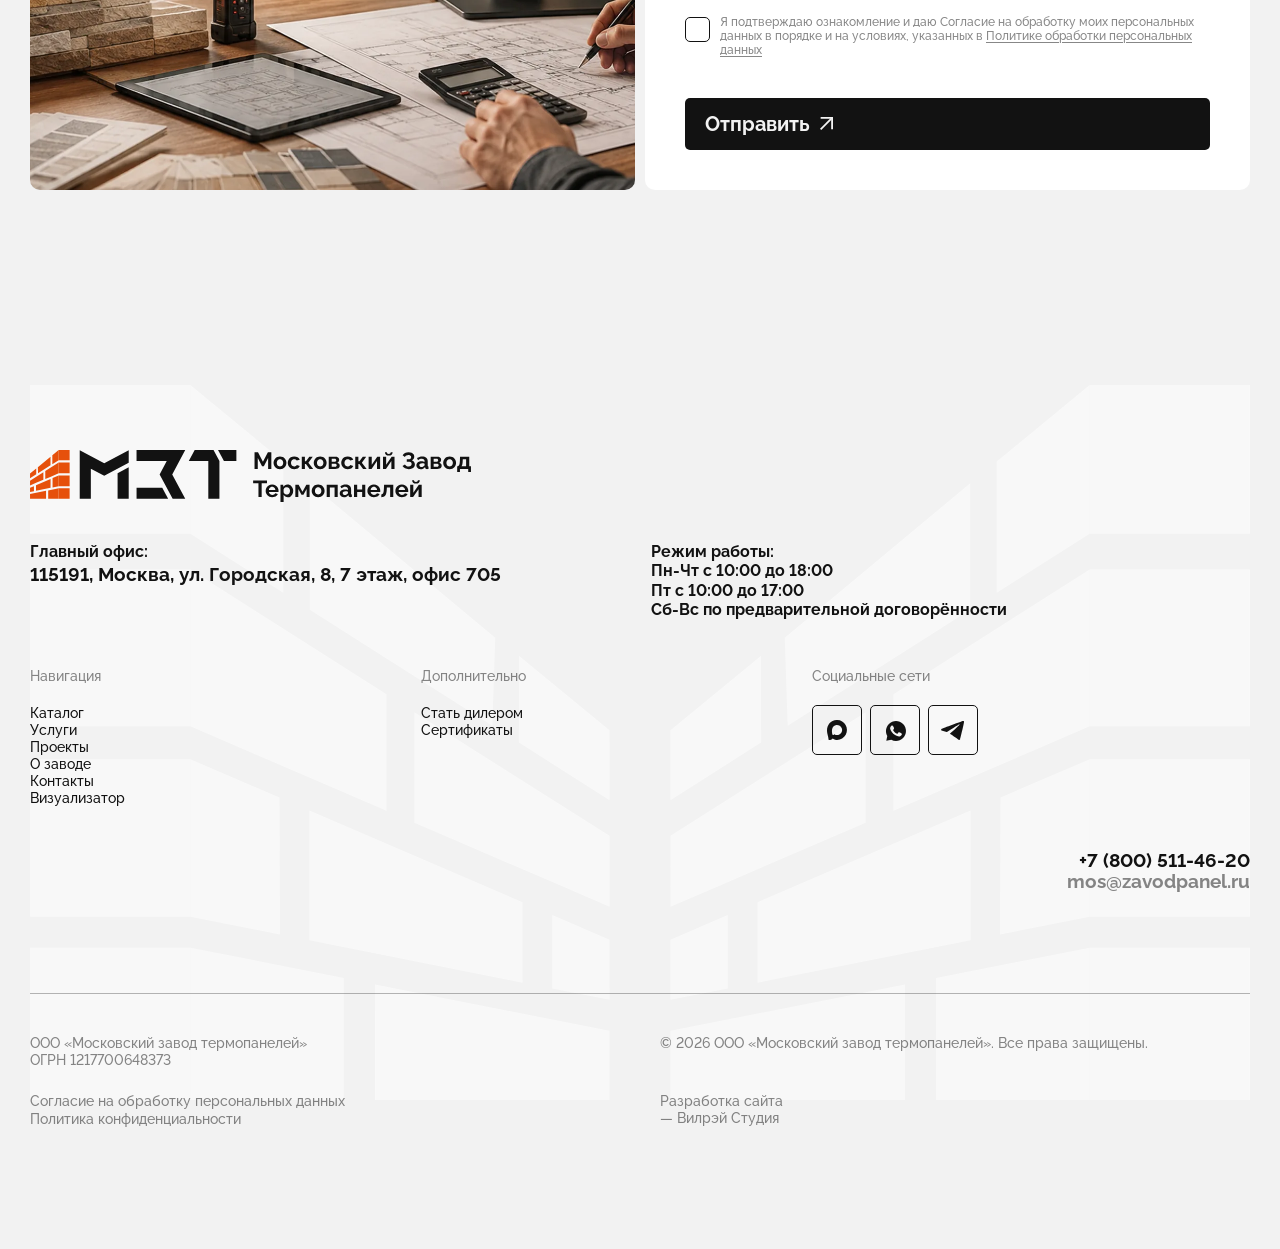
==== commit d279162c: "Добавить приближение фото по наведению в блоках 7, 8 и 9 Тот же приём, что в блоке 4 «Каталог фасадн" ====
--- a/docs/index.html
+++ b/docs/index.html
@@ -446,9 +446,11 @@
 
         <div class="prod__left">
           <h2 class="section-title"><span class="hero__title-accent">П</span>роизводство МЗТ</h2>
-          <img class="prod__photo" src="assets/sections/production.webp"
-               alt="Шоурум МЗТ: образцы термопанелей на стенде"
-               width="580" height="392" loading="lazy">
+          <div class="prod__photo-wrap">
+            <img class="prod__photo" src="assets/sections/production.webp"
+                 alt="Шоурум МЗТ: образцы термопанелей на стенде"
+                 width="580" height="392" loading="lazy">
+          </div>
         </div>
 
         <div class="prod__right">
--- a/docs/css/sections.css
+++ b/docs/css/sections.css
@@ -696,14 +696,22 @@
 .prod__left  { grid-column: 1; }
 .prod__right { grid-column: 3; position: relative; z-index: 1; }
 
-/* фото 580×392, скругление 10, отступ 168 от заголовка */
+/* фото 580×392, скругление 10, отступ 168 от заголовка.
+   Приближение при наведении — как в блоке 4 «Каталог фасадных решений»:
+   тот же масштаб и то же время перехода на фото похожего размера. */
+.prod__photo-wrap {
+  margin-top: 126px;     /* 131 минус накопленный полулид */
+  border-radius: var(--radius-lg);
+  overflow: hidden;
+}
 .prod__photo {
-  margin-top: 126px;     /* 131 минус накопленный полулид */
+  display: block;
   width: 100%;
   aspect-ratio: 580 / 392;
   object-fit: cover;
-  border-radius: var(--radius-lg);
-}
+  transition: transform 420ms var(--ease);
+}
+.prod__photo-wrap:hover .prod__photo { transform: scale(1.06); }
 
 /* 40px / вес 700 / интервал 100% / трекинг −4%, блок 1022×68 */
 .prod__title {
@@ -734,7 +742,14 @@
   cursor: pointer;
   color: var(--mzt-ink);
 }
-.acc__item:first-child .acc__head { padding-top: 0; padding-bottom: 0; }
+/* Раскрытая шапка теряет свой вертикальный отступ — его роль берёт
+   padding-top у показанного .acc__body ниже. Раньше это было завязано
+   на :first-child (в макете открыт только первый пункт), но аккордеон
+   кликабельный и открыть можно любой — тогда первый пункт, закрывшись,
+   оставался без отступов от .acc__head, а тот, что открылся, отступов
+   не получал вовсе. Правило должно следовать за состоянием, а не за
+   позицией в списке. */
+.acc__head[aria-expanded="true"] { padding-top: 0; padding-bottom: 0; }
 
 /* 24px / вес 700 / интервал 110% / трекинг −4% */
 .acc__title {
@@ -769,7 +784,7 @@
 }
 
 .acc__body { padding-bottom: 30px; }
-.acc__item:first-child .acc__body { padding-top: 40px; }
+.acc__body:not([hidden]) { padding-top: 40px; }
 
 .acc__body p {
   font-size: 16px;
@@ -804,7 +819,7 @@
   .prod { padding-top: 120px; }
   .prod__row { grid-template-columns: 1fr; gap: 40px; }
   .prod__left, .prod__right { grid-column: 1; }
-  .prod__photo { margin-top: 40px; }
+  .prod__photo-wrap { margin-top: 40px; }
   .acc { margin-top: 40px; }
   .prod__decor { display: none; }
 }
@@ -845,14 +860,18 @@
   flex-direction: column;
   min-height: 632px;  /* высота из макета, но не жёсткая: текст может вырасти */
   background: #FFFFFF;
-}
-
+  overflow: hidden;   /* держит увеличенное при наведении фото в рамках карточки */
+}
+
+/* Приближение при наведении — как в блоке 4 «Каталог фасадных решений» */
 .svc__photo {
   display: block;
   width: 100%;
   aspect-ratio: 581 / 316;
   object-fit: cover;
-}
+  transition: transform 420ms var(--ease);
+}
+.svc:hover .svc__photo { transform: scale(1.06); }
 
 .svc__body { padding: 35px 40px 40px; }
 
@@ -921,14 +940,18 @@
   flex-direction: column;
   min-height: 632px;
   background: #FFFFFF;
-}
-
+  overflow: hidden;   /* держит увеличенное при наведении фото в рамках карточки */
+}
+
+/* Приближение при наведении — как в блоке 4 «Каталог фасадных решений» */
 .rev__photo {
   display: block;
   width: 100%;
   aspect-ratio: 581 / 316;
   object-fit: cover;
-}
+  transition: transform 420ms var(--ease);
+}
+.rev:hover .rev__photo { transform: scale(1.06); }
 
 .rev__body {
   position: relative;
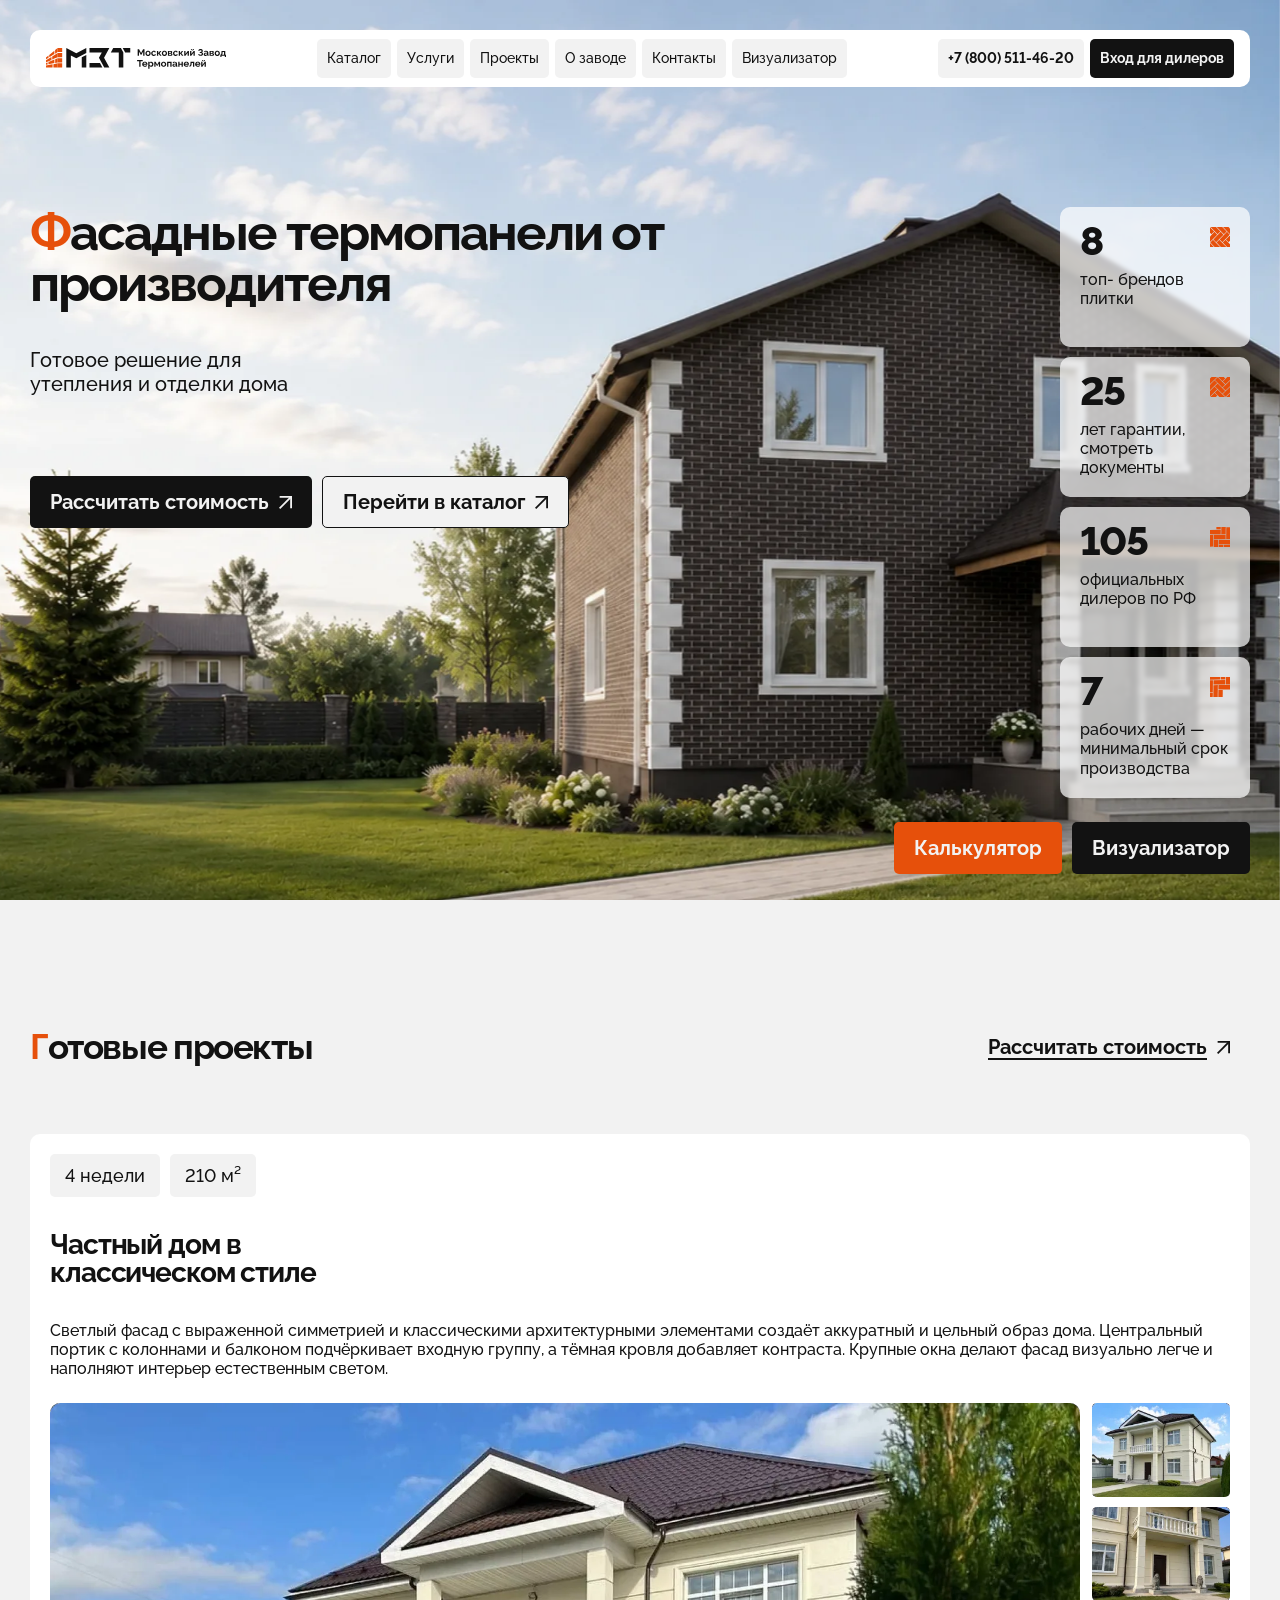
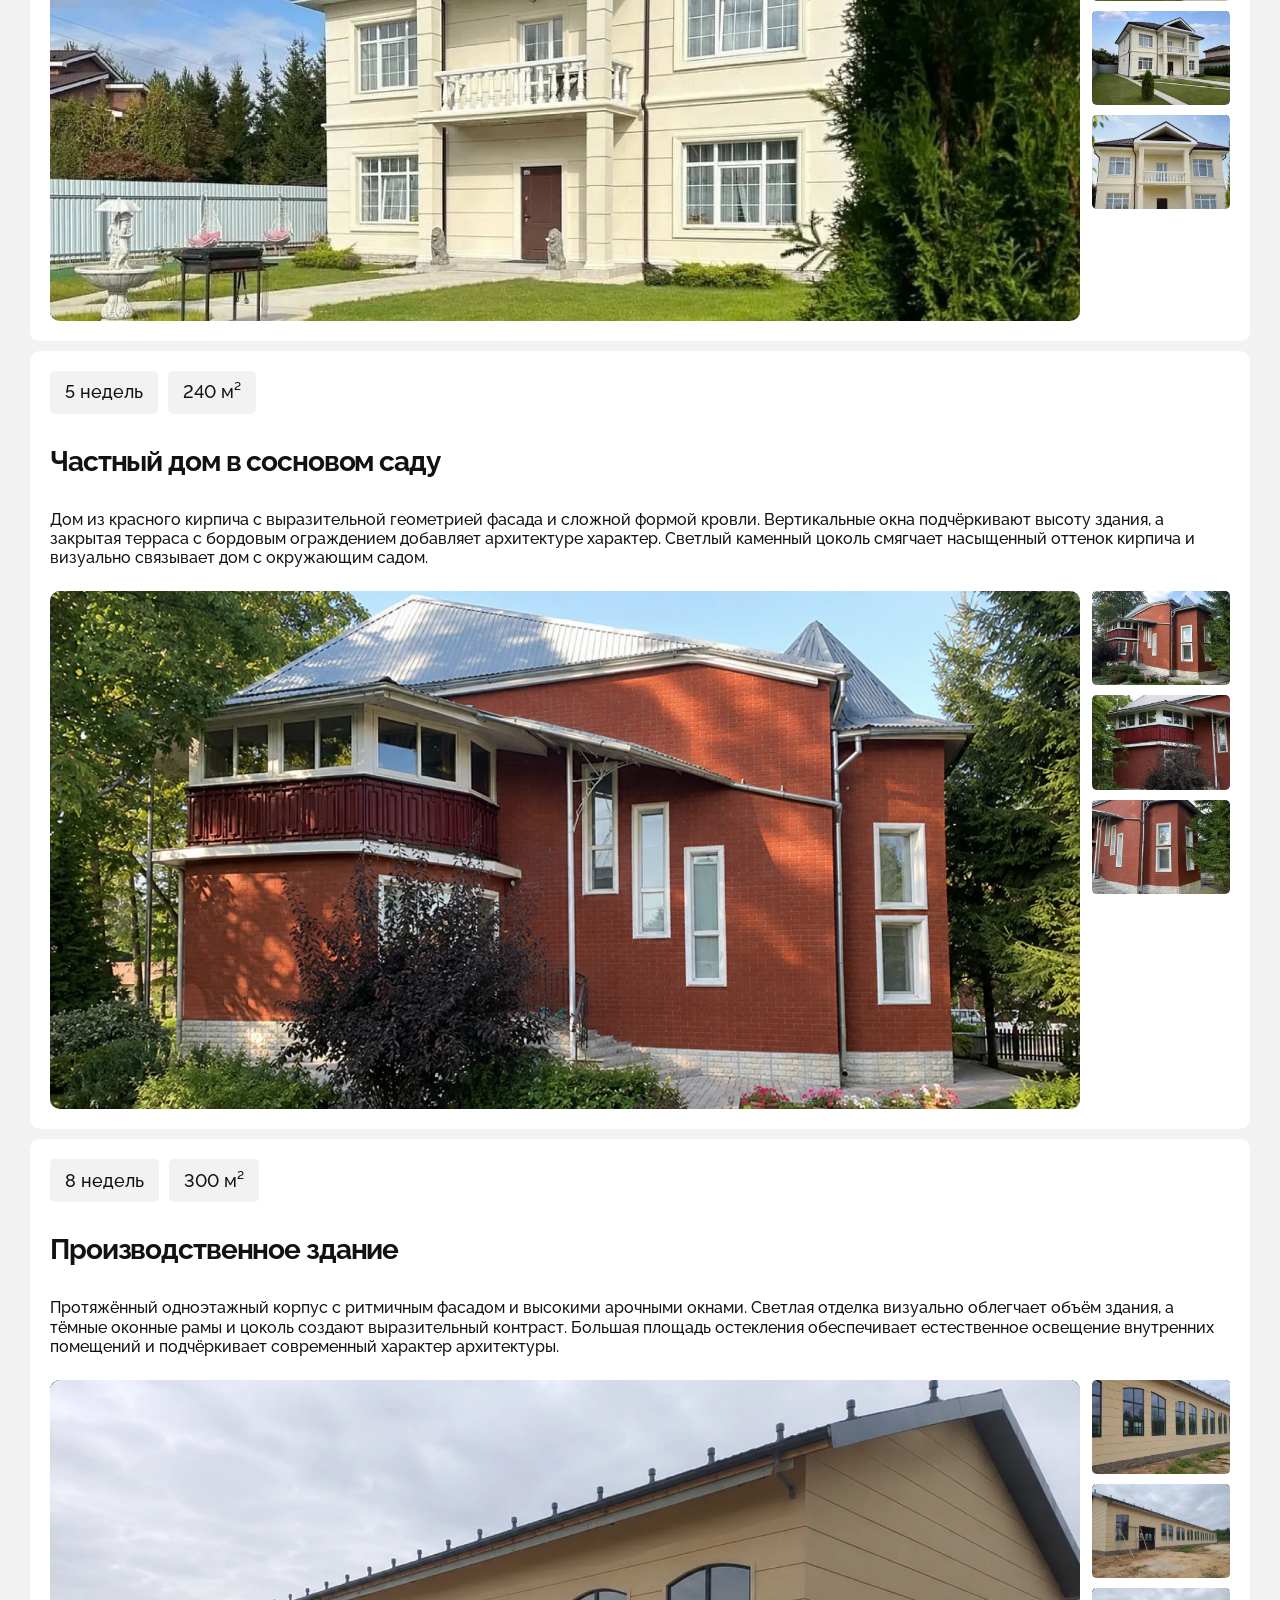
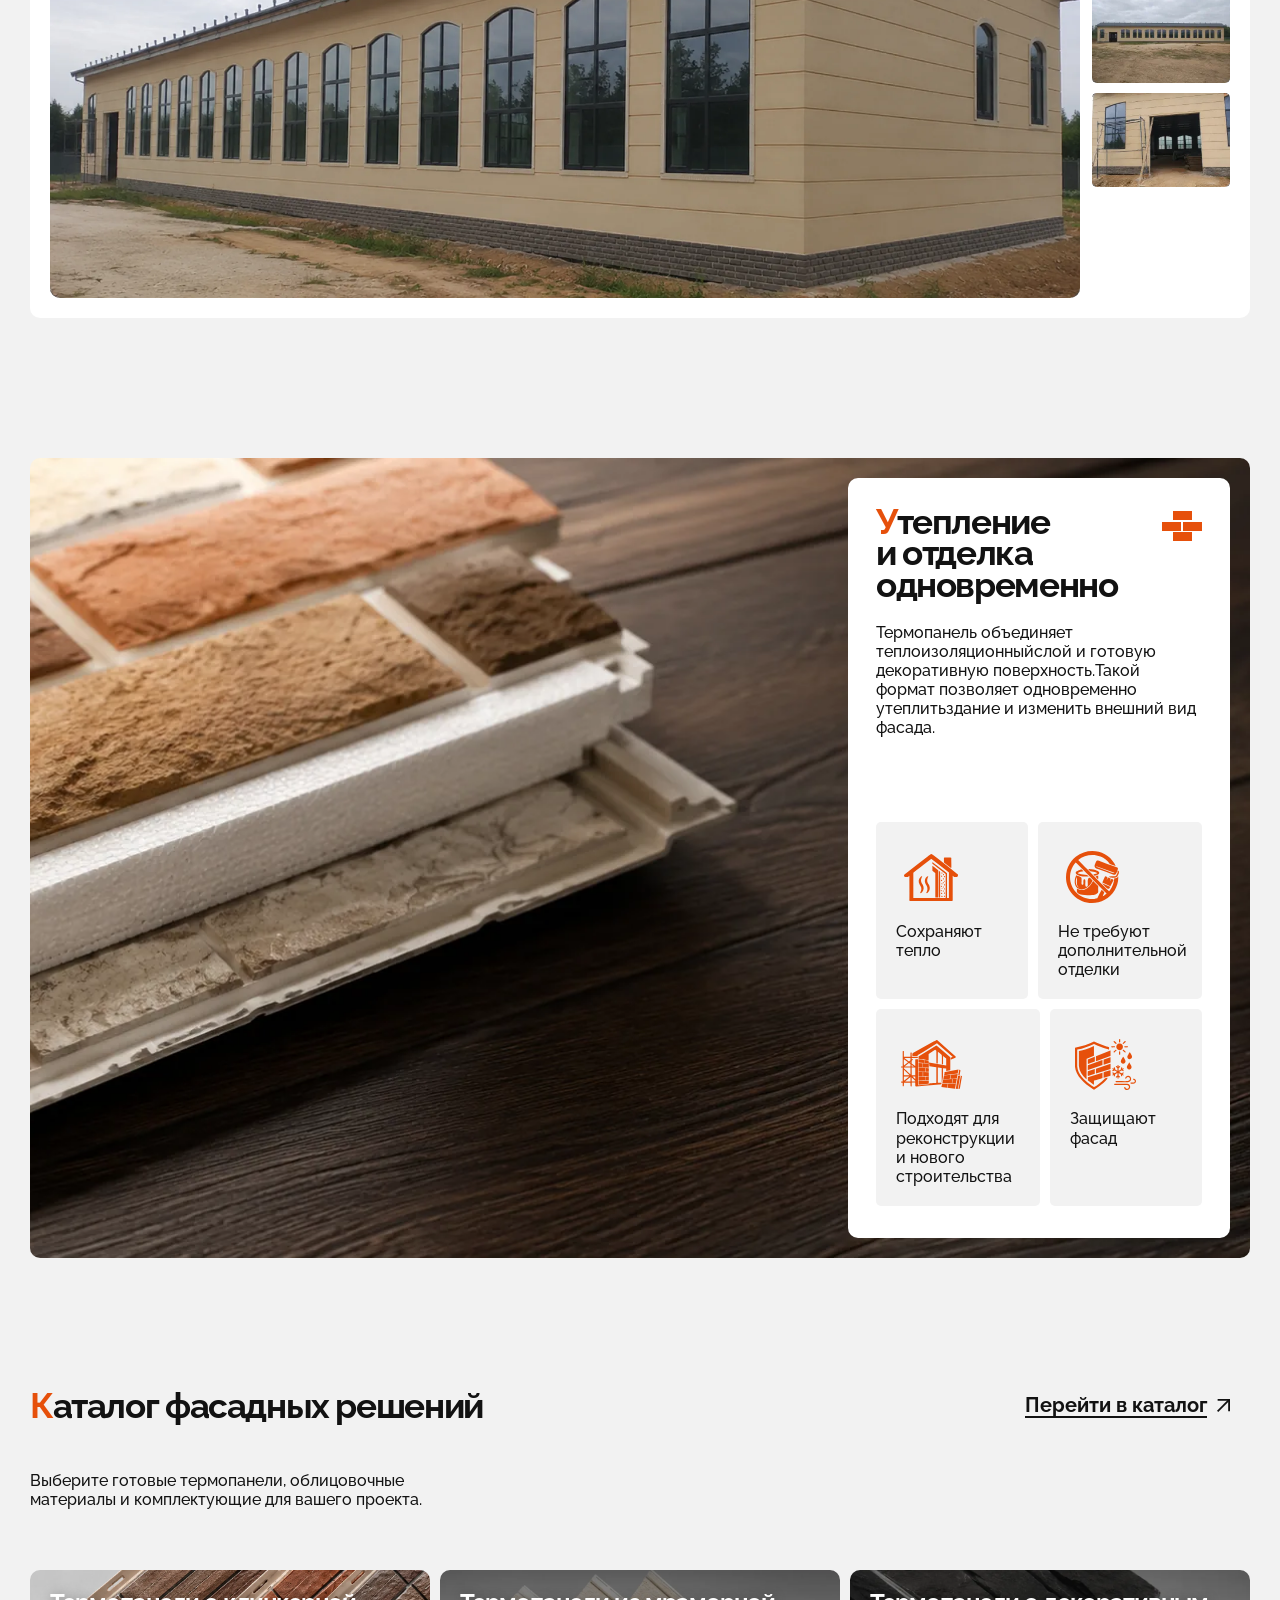
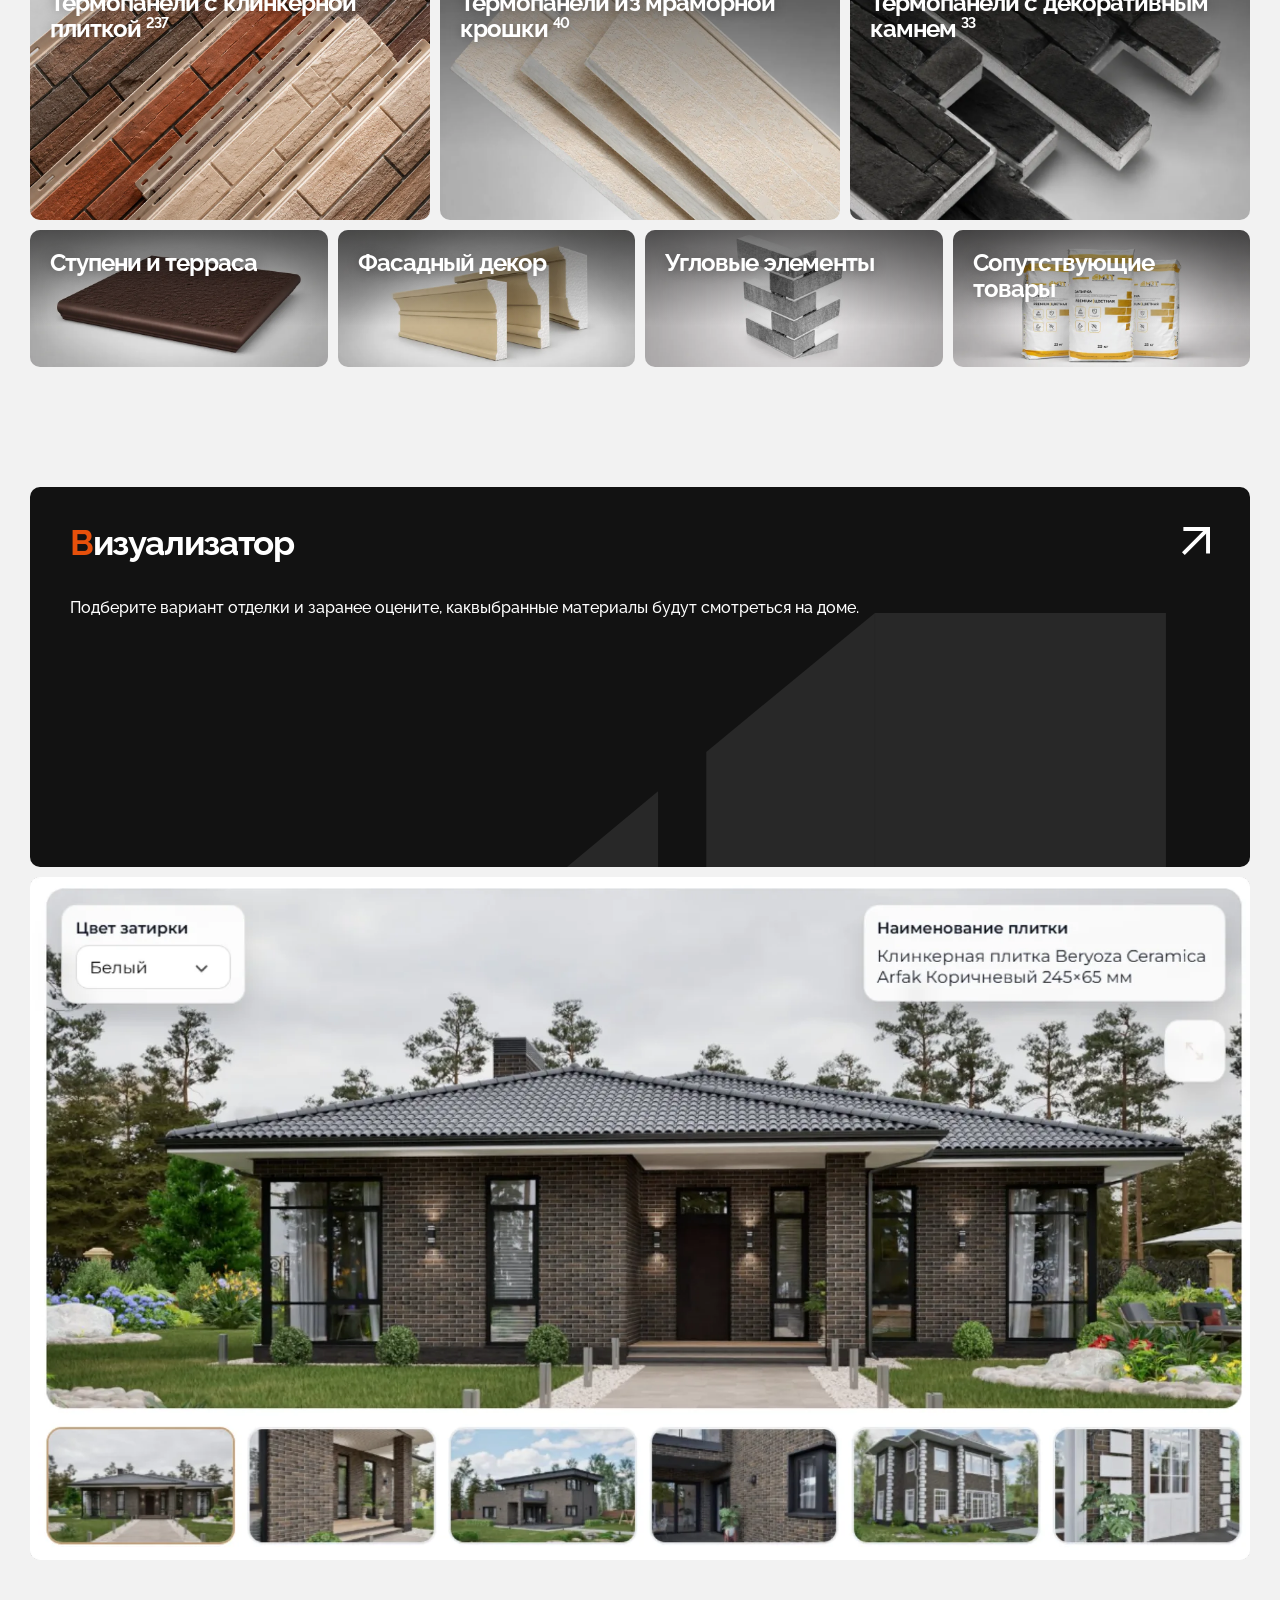
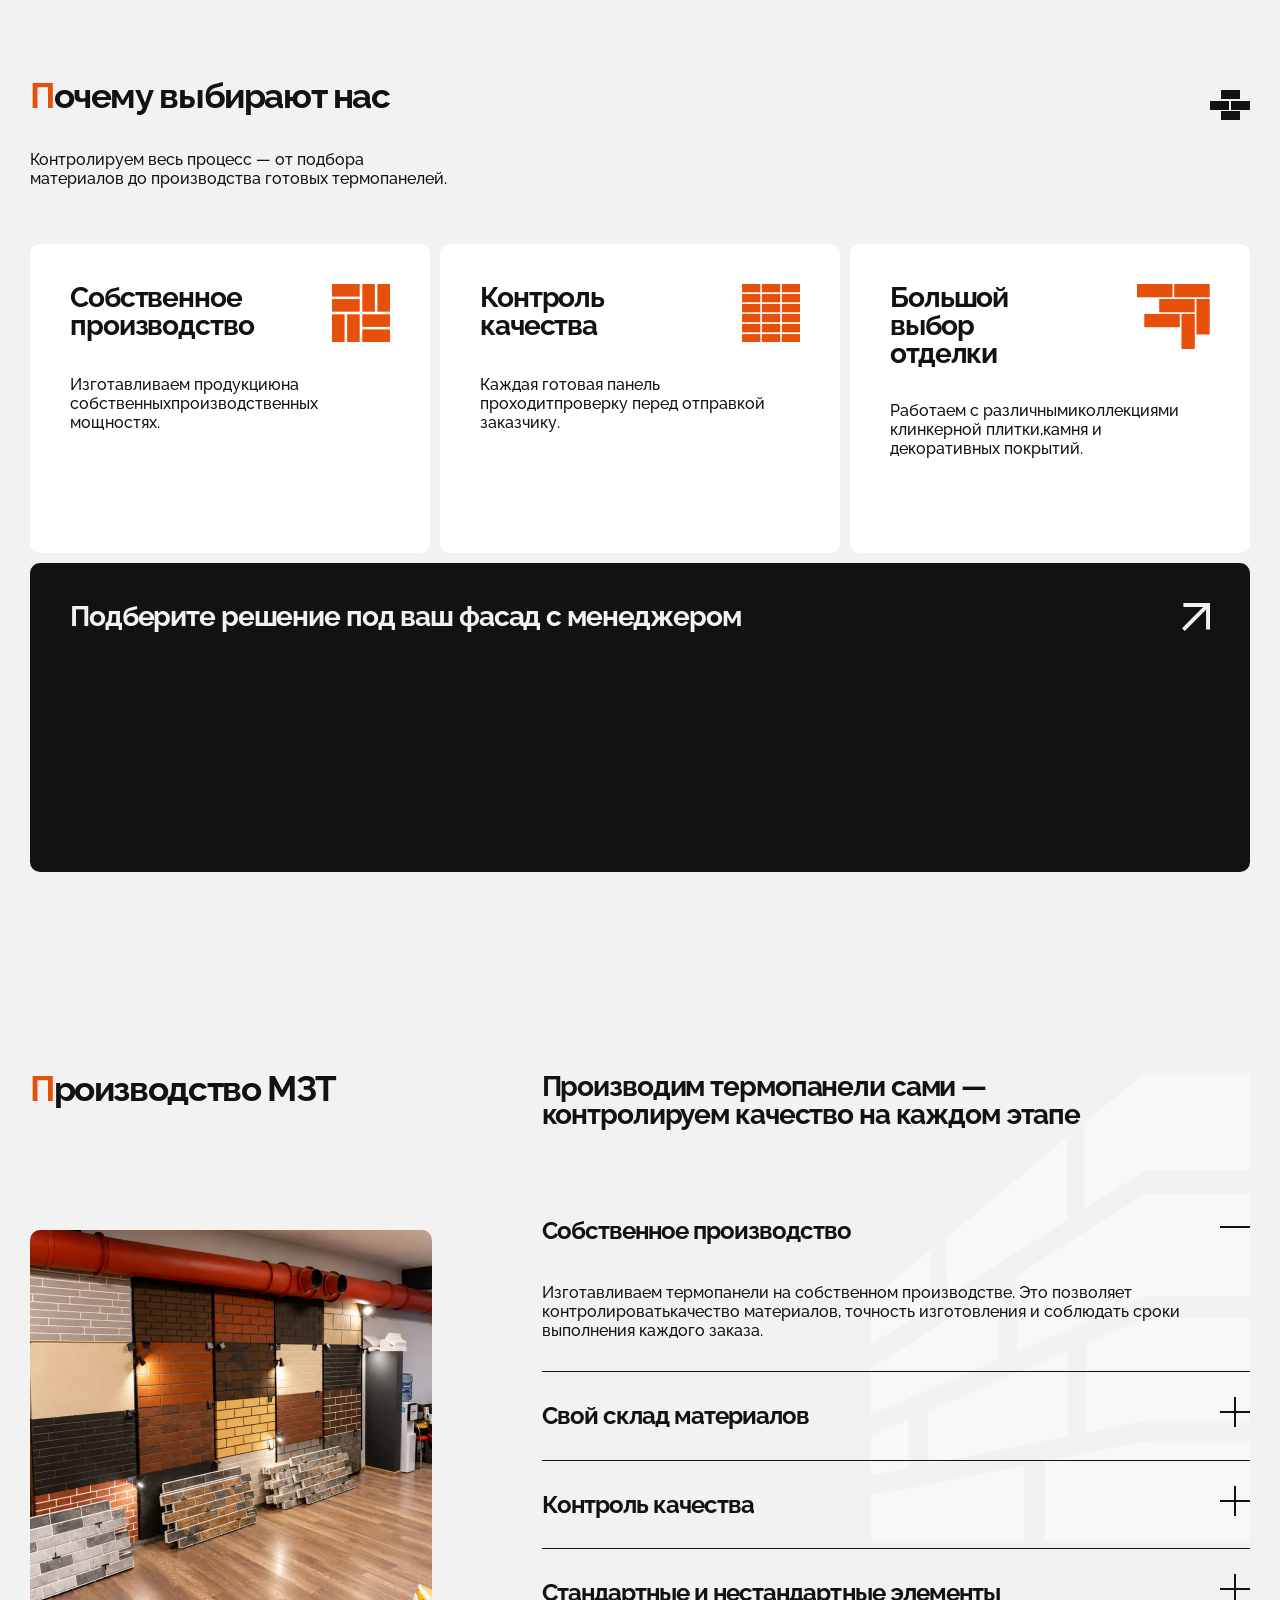
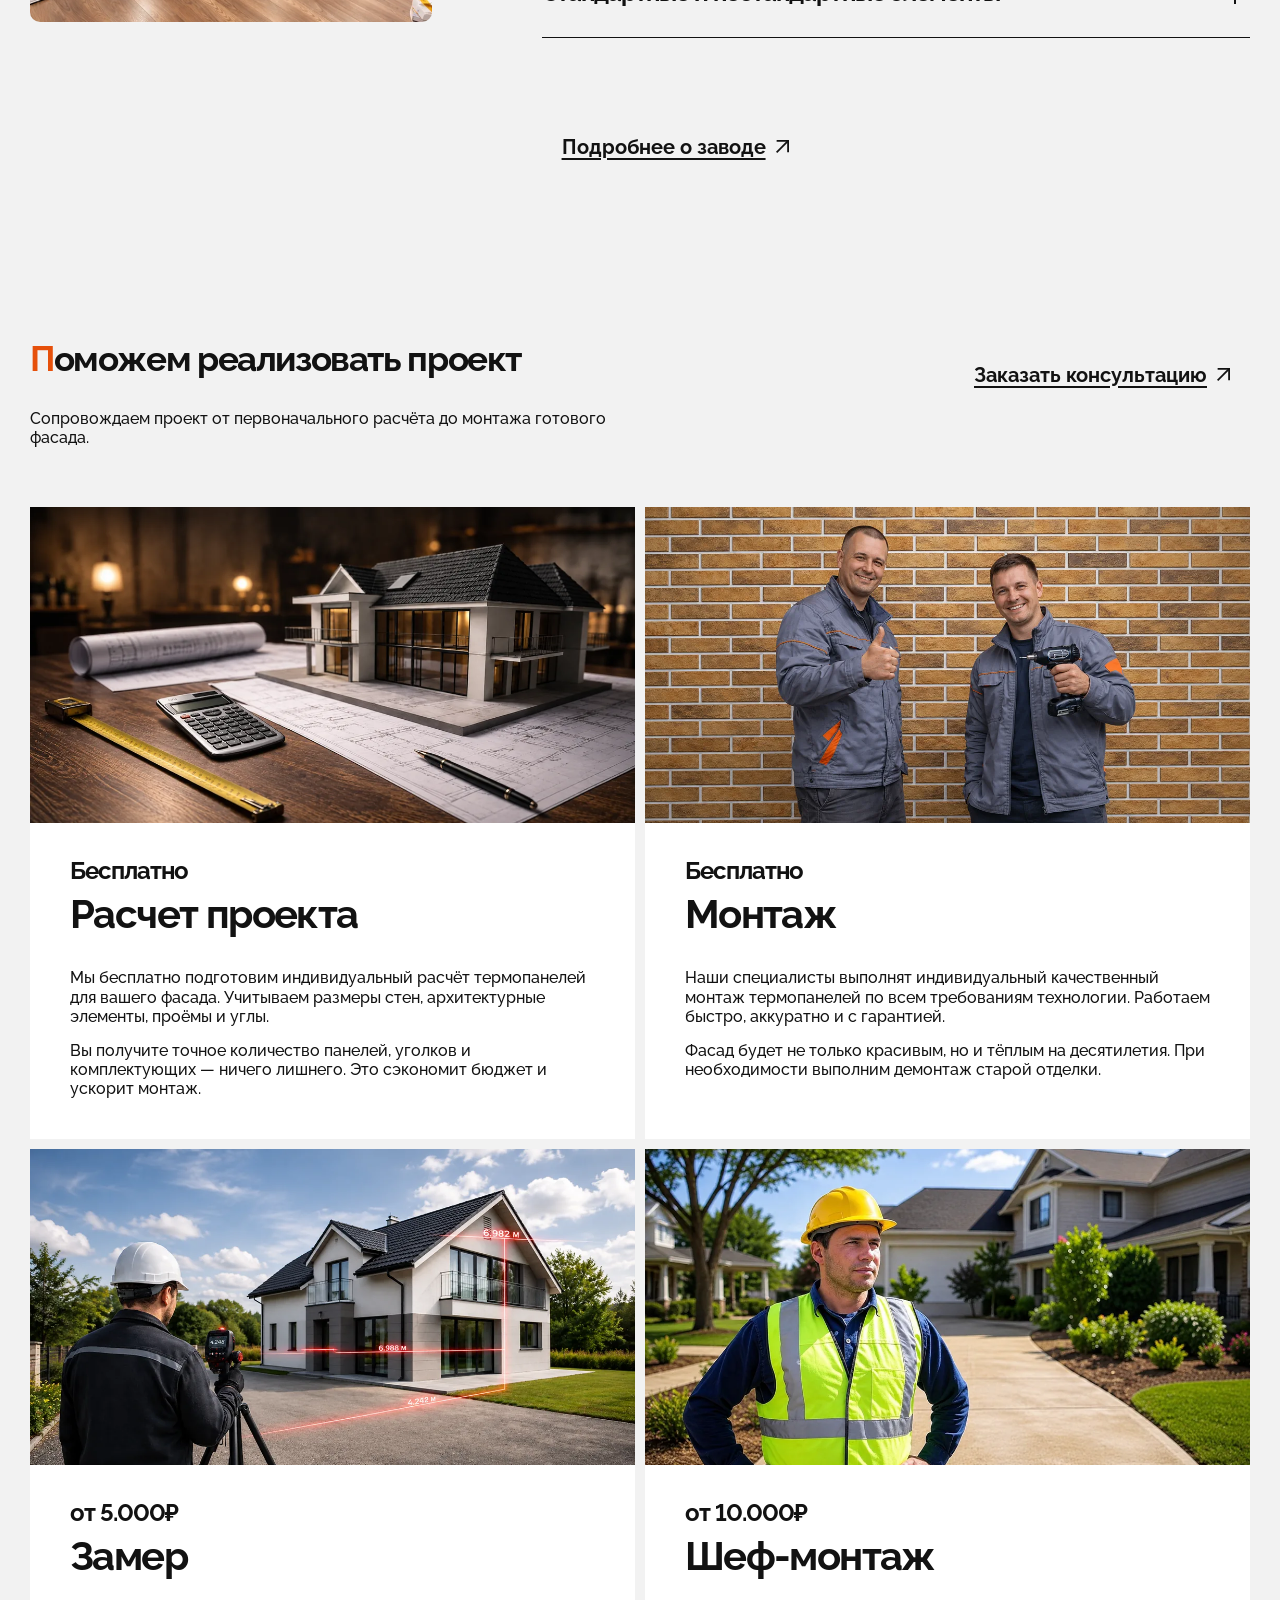
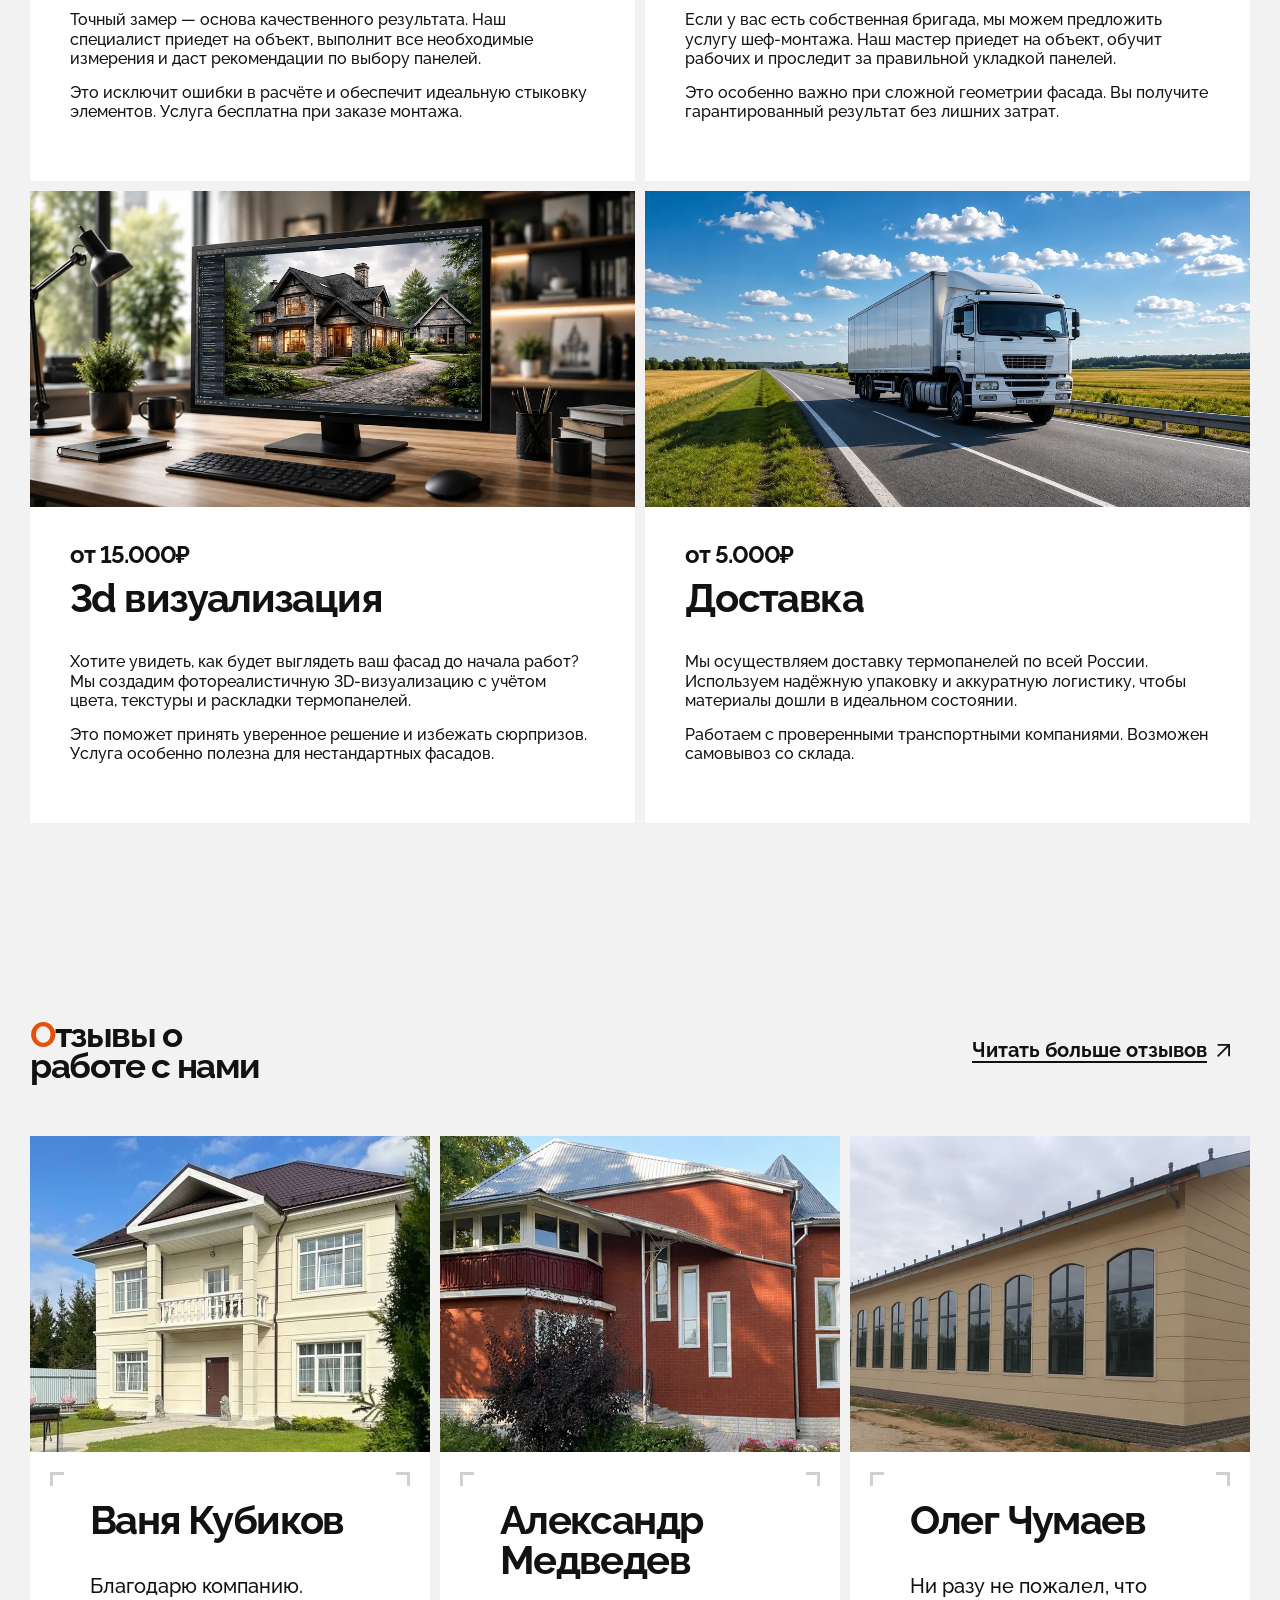
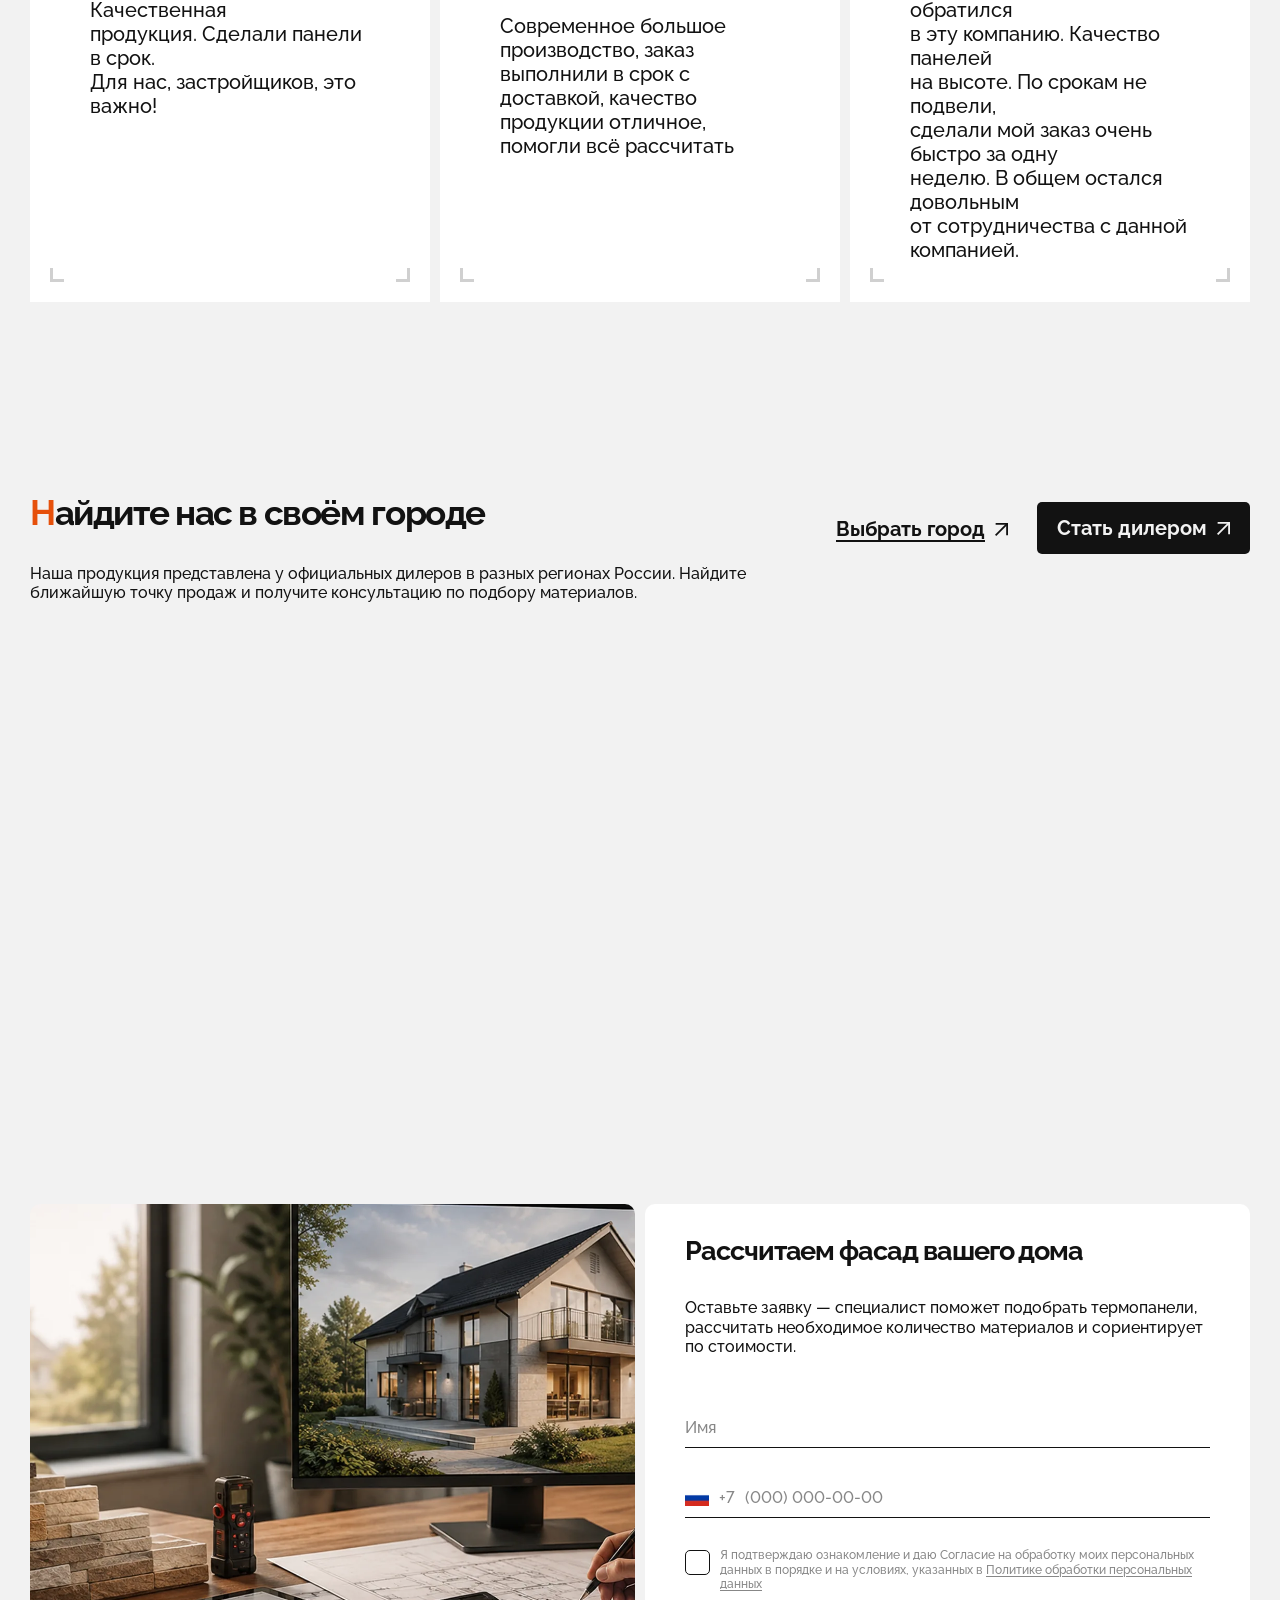
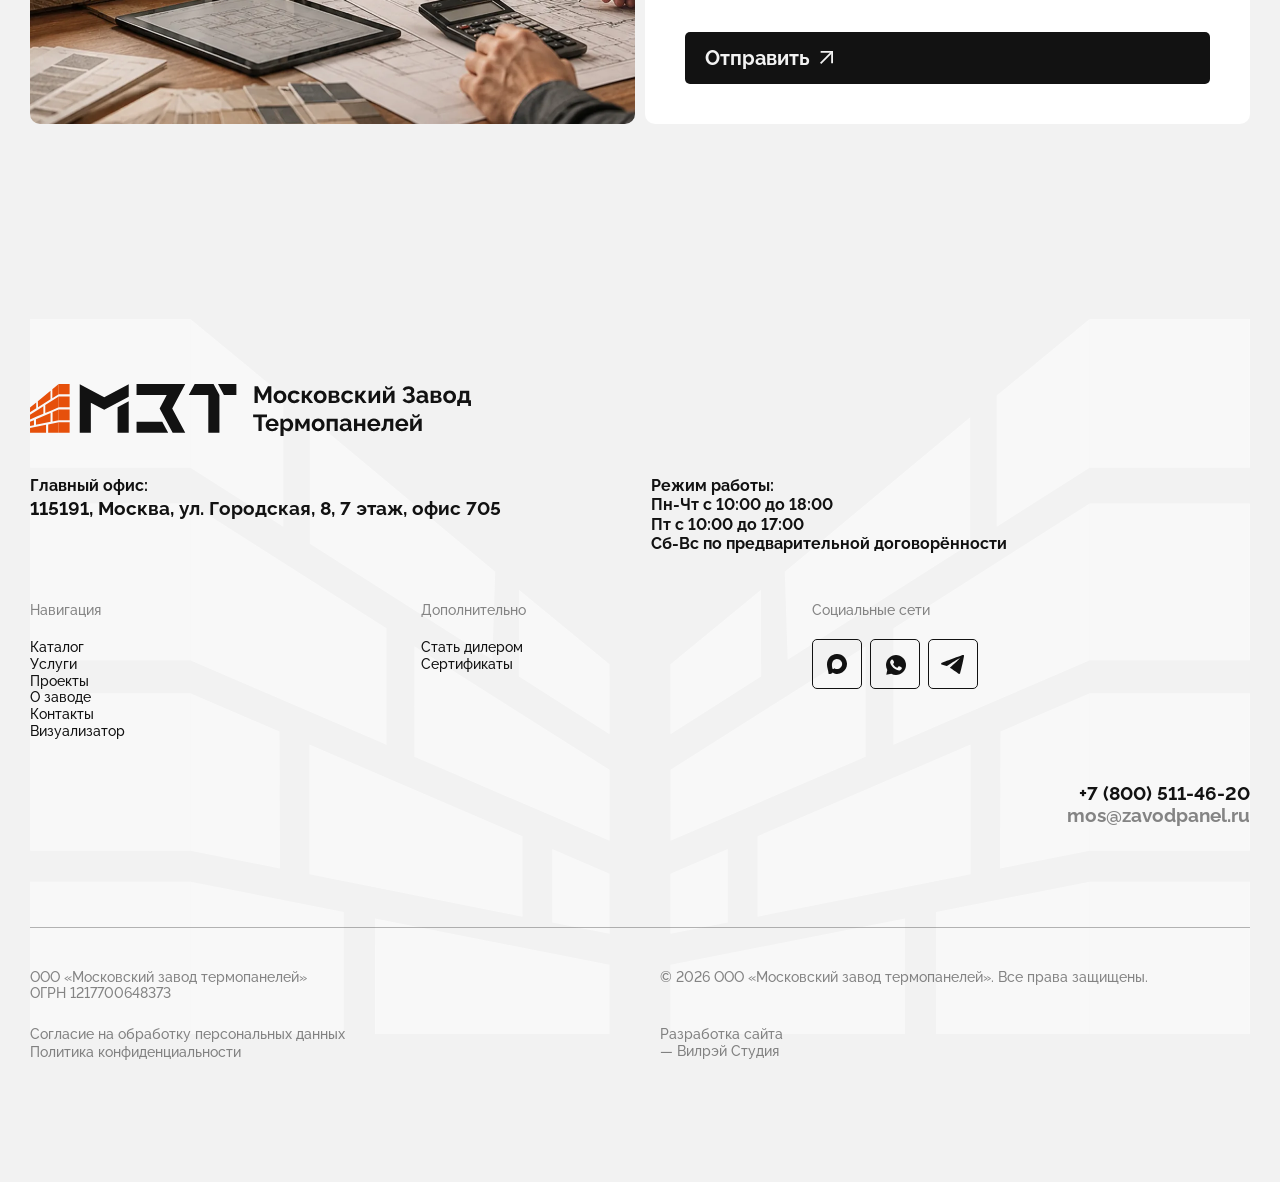
==== commit 1fe4dcd9: "Подключить карту дилеров сразу, без клика Раньше по умолчанию показывался снимок из макета, а живой " ====
--- a/docs/index.html
+++ b/docs/index.html
@@ -709,16 +709,11 @@
       </div>
 
       <!-- Карта. По комментарию к макету здесь должна быть интерактивная карта
-           Яндекса. Точек дилеров и ключа API пока нет (PENDING, строка P-11),
-           поэтому показываем вид из макета, а по нажатию подключаем живую карту:
-           виджет Яндекса работает без ключа, метки добавятся вместе с данными. -->
+           Яндекса — с точками дилеров РП прислал карту из Яндекс.Конструктора
+           (см. DECISIONS.md, P-11), поэтому подключаем сразу, без клика. -->
       <div class="dealers__map" id="dealersMap">
-        <img class="dealers__map-shot" src="assets/dealers/map.webp"
-             alt="Карта России с точками официальных дилеров МЗТ"
-             width="1760" height="600" loading="lazy" decoding="async">
-        <button class="dealers__map-btn" type="button" data-map-live>
-          Открыть интерактивную карту
-        </button>
+        <iframe src="https://yandex.ru/map-widget/v1/?um=constructor%3A4375170cad370fd48523d66a6bbcd6b9e541120452ae76d4b407792a726515b2&amp;source=constructor"
+                title="Карта дилеров МЗТ" loading="lazy" allowfullscreen></iframe>
       </div>
 
       <div class="dealers__row">
--- a/docs/css/styles.css
+++ b/docs/css/styles.css
@@ -148,10 +148,18 @@
    не видно — экран проскроллен дальше. */
 .topbar--pinned {
   position: fixed;
-  top: 16px;
-  left: 50%;
-  transform: translateX(-50%);
-  width: min(calc(100% - var(--gutter) * 2), var(--page));
+  top: 0;
+  left: 0;
+  width: 100%;
+  /* Плавающая карточка с отступом сверху при прокрутке читалась как
+     что-то, что «режет» фото над и под собой, а не как часть шапки
+     страницы. Закреплённая — сплошная панель на всю ширину без
+     скругления, вплотную к краю: обычная sticky-шапка. Контент внутри
+     остаётся на тех же местах, что и в потоке — тот же принцип
+     центрирования, что у .hero__inner/.container (гутер, а сверх
+     макетной ширины страницы — довесок по центру). */
+  padding-inline: max(var(--gutter), calc((100% - var(--page)) / 2 + var(--gutter)));
+  border-radius: 0;
   z-index: 150;
   box-shadow: 0 8px 24px rgba(0, 0, 0, .12);
 }
--- a/docs/css/sections.css
+++ b/docs/css/sections.css
@@ -256,6 +256,11 @@
    а не отдельный элемент. Скругление 10, карточка справа поверх. */
 .insulation { padding-top: 200px; }   /* 2874 − 2674 от конца блока 2 */
 
+/* На catalog.html перед этим блоком стоит блок «Каталог фасадных решений»
+   (.catalog) — у него нет собственного нижнего поля, поэтому обычные
+   макетные 200px здесь ровно на месте, отдельного переопределения не
+   нужно (само собой укладывается в стандартный шаг между блоками). */
+
 .insulation__frame {
   position: relative;
   border-radius: var(--radius-lg);
@@ -377,6 +382,15 @@
 /* ─────────── 4. Каталог фасадных решений ─────────── */
 
 .catalog { padding-top: 200px; }   /* 3874 − 3674 от конца блока 3 */   /* 3874 − 3674 от конца блока 3 */
+
+/* На catalog.html этот блок стоит после подбора товаров (.cat), у которого
+   уже есть свои 120px нижнего поля — макетные 200px сверху давали
+   320px суммарно. Первая правка (до 80px, суммарно 200px — как между
+   остальными блоками страницы) всё равно читалась как разрыв: после
+   плотной сетки карточек тот же по величине отступ, что и после
+   фотоблоков, ощущается пустым — здесь это не смена темы, а переход
+   «посмотрели каталог — вот ещё категории», связка должна быть теснее. */
+.cat + .catalog { padding-top: 0; }
 
 /* ссылка секции с подчёркиванием — в этом блоке она подчёркнута, в блоке 2 нет */
 .link-action--underline { text-decoration: underline; text-underline-offset: 4px; }
@@ -832,6 +846,15 @@
 
 .services { padding-top: 169px; }   /* по сверке: макетные 200 дают перелёт на 31px */
 
+/* На карточке товара и на странице визуализатора этот блок стоит не после
+   блока «Производство», как на главной, а после чужого содержимого со
+   своим нижним полем (грид «Смотрите также» на карточке, виджет
+   визуализатора) — макетные 169px поверх него давали заметно больше
+   обычного шага между блоками (~195-200px везде на странице). Ужато так,
+   чтобы сумма снова легла в этот шаг. */
+#productRoot + .services { padding-top: 80px; }
+.vis-section + .services { padding-top: 128px; }
+
 /* Заголовок здесь в две строки, поэтому ссылка равняется по верху, а не по центру */
 .services__head { align-items: flex-start; }
 
@@ -1039,7 +1062,6 @@
   border-radius: 10px;
 }
 
-.dealers__map-shot,
 .dealers__map iframe {
   display: block;
   width: 100%;
@@ -1047,43 +1069,14 @@
   border: 0;
 }
 
-/* Снимок карты — фотография, а не растягиваемая плашка: на узких экранах
-   ширина уменьшается, и без этого карта сплющивалась по вертикали.
-   Кадрируем от центра, подписи городов остаются читаемыми. */
-.dealers__map-shot { object-fit: cover; object-position: 42% 46%; }
-
 /* На узких окнах полоса 1760×600 становится слишком низкой — даём ей
    подрасти, чтобы карта оставалась разборчивой */
 @media (max-width: 1400px) {
-  .dealers__map-shot,
   .dealers__map iframe { aspect-ratio: 16 / 7; }
 }
 @media (max-width: 1000px) {
-  .dealers__map-shot,
   .dealers__map iframe { aspect-ratio: 4 / 3; }
 }
-
-/* Кнопка на всю карту: до нажатия карта выглядит ровно как в макете,
-   поэтому у кнопки нет своего оформления — только подпись для клавиатуры
-   и экранного диктора. Появляется при наведении и при фокусе. */
-.dealers__map-btn {
-  position: absolute;
-  inset: 0;
-  width: 100%;
-  border: 0;
-  background: none;
-  color: transparent;
-  font: inherit;
-  cursor: pointer;
-}
-.dealers__map-btn:hover,
-.dealers__map-btn:focus-visible {
-  color: var(--mzt-ink);
-  background: rgba(242, 242, 242, .82);
-  font-size: 20px;
-  font-weight: var(--mzt-fw-bold);
-}
-.dealers__map.is-live .dealers__map-btn { display: none; }
 
 /* Нижний ряд: снимок и форма */
 .dealers__row {
